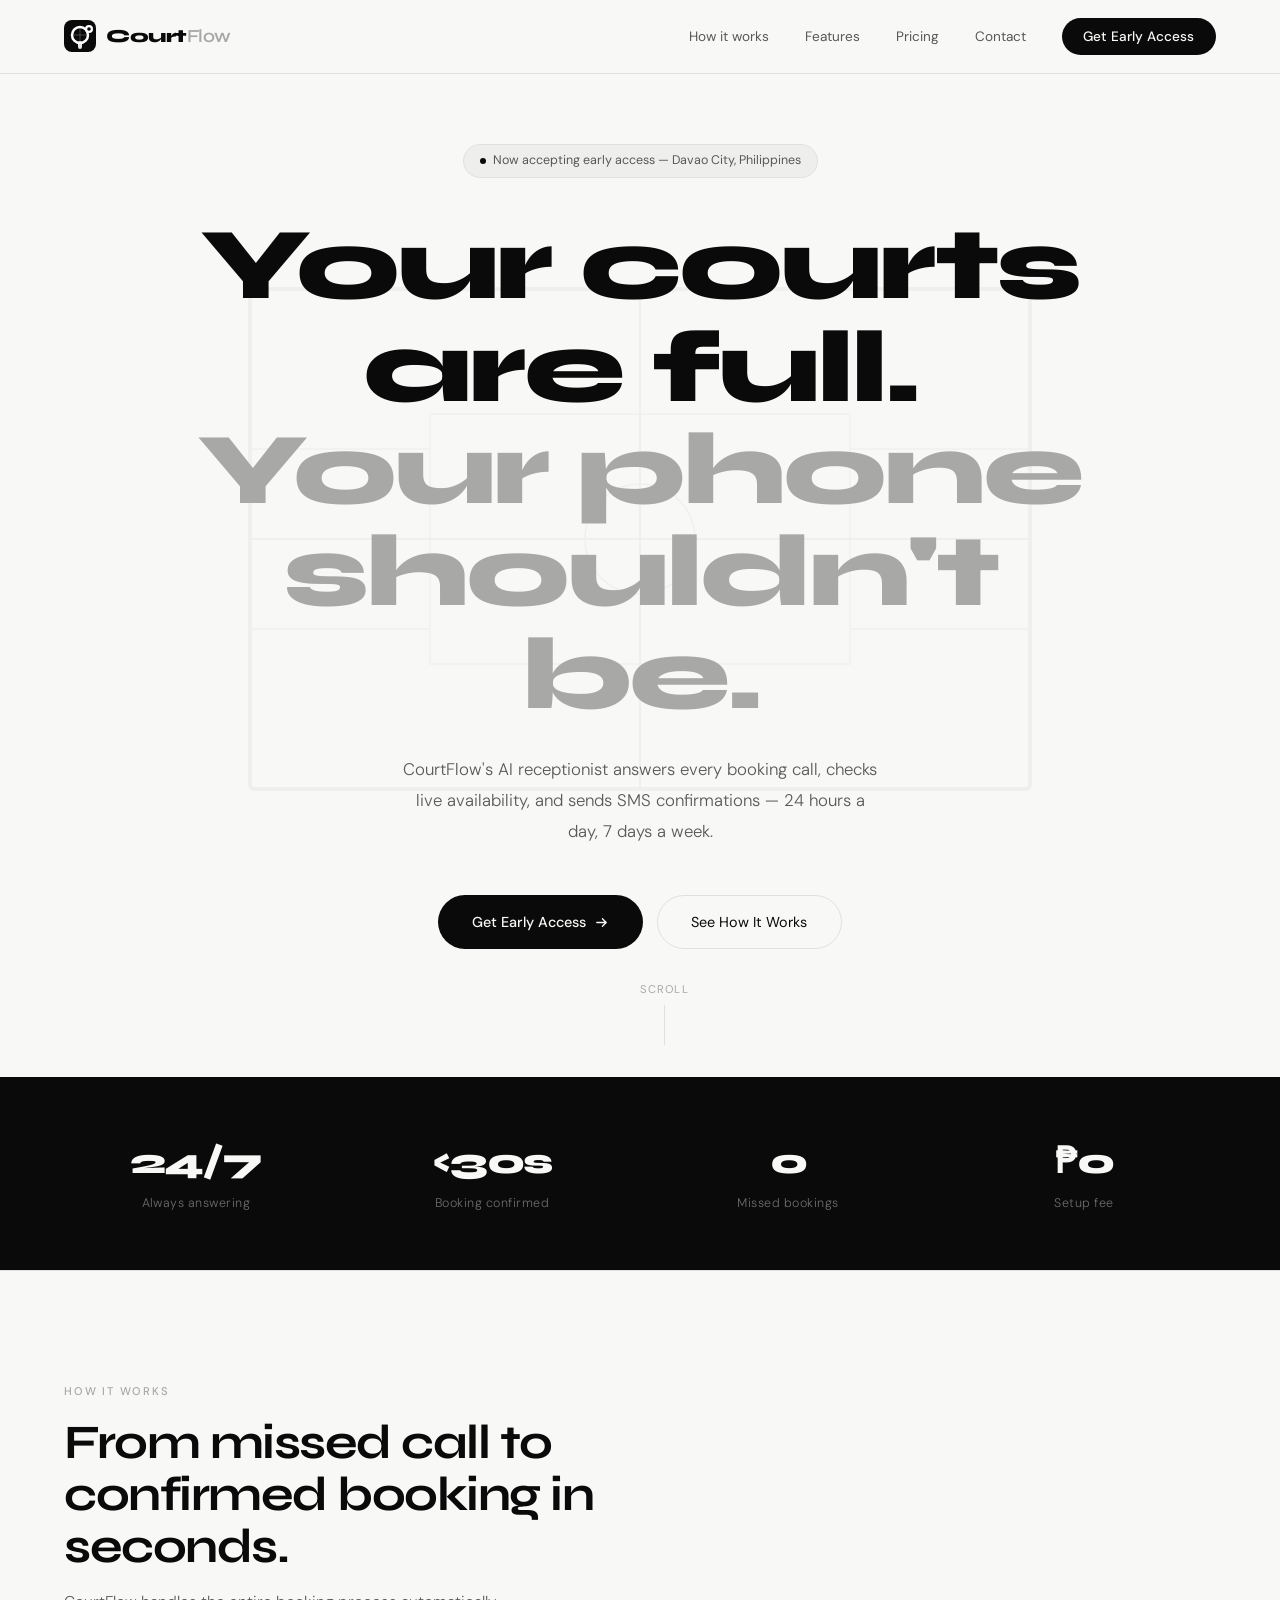
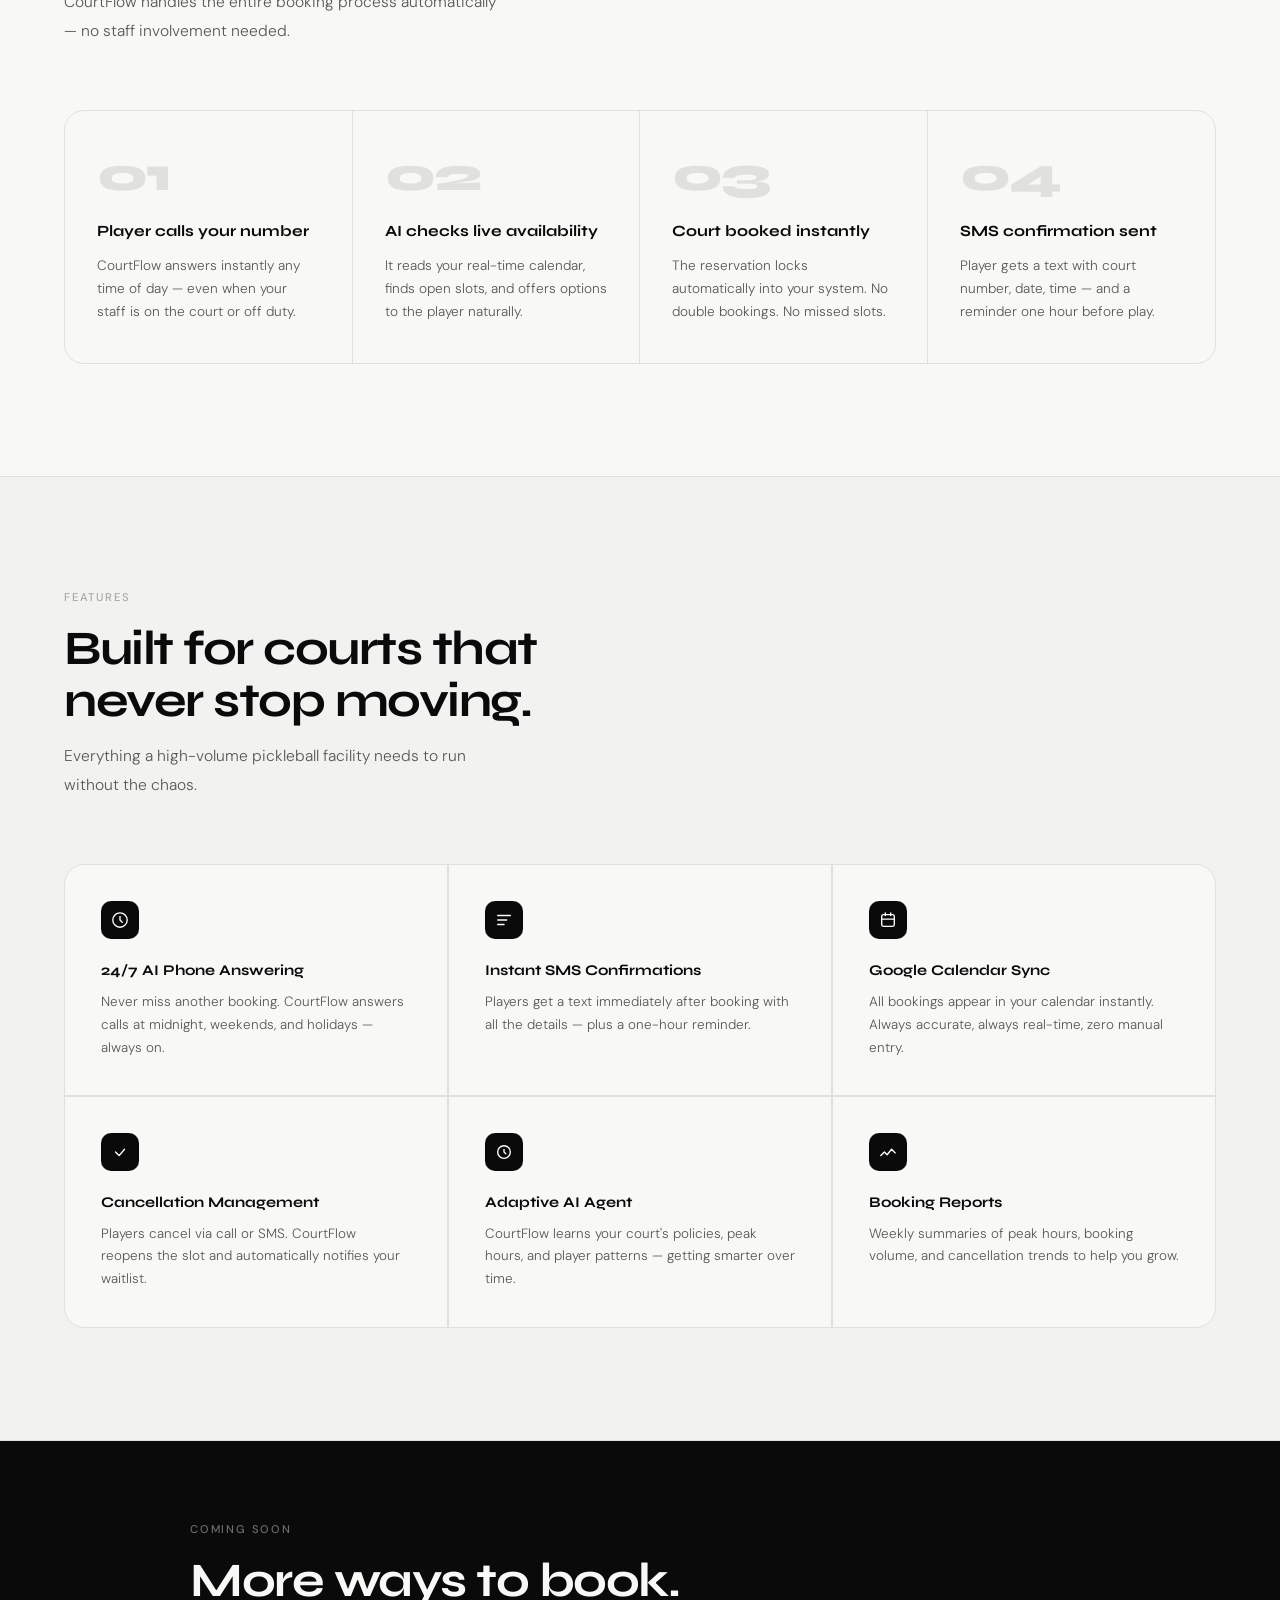
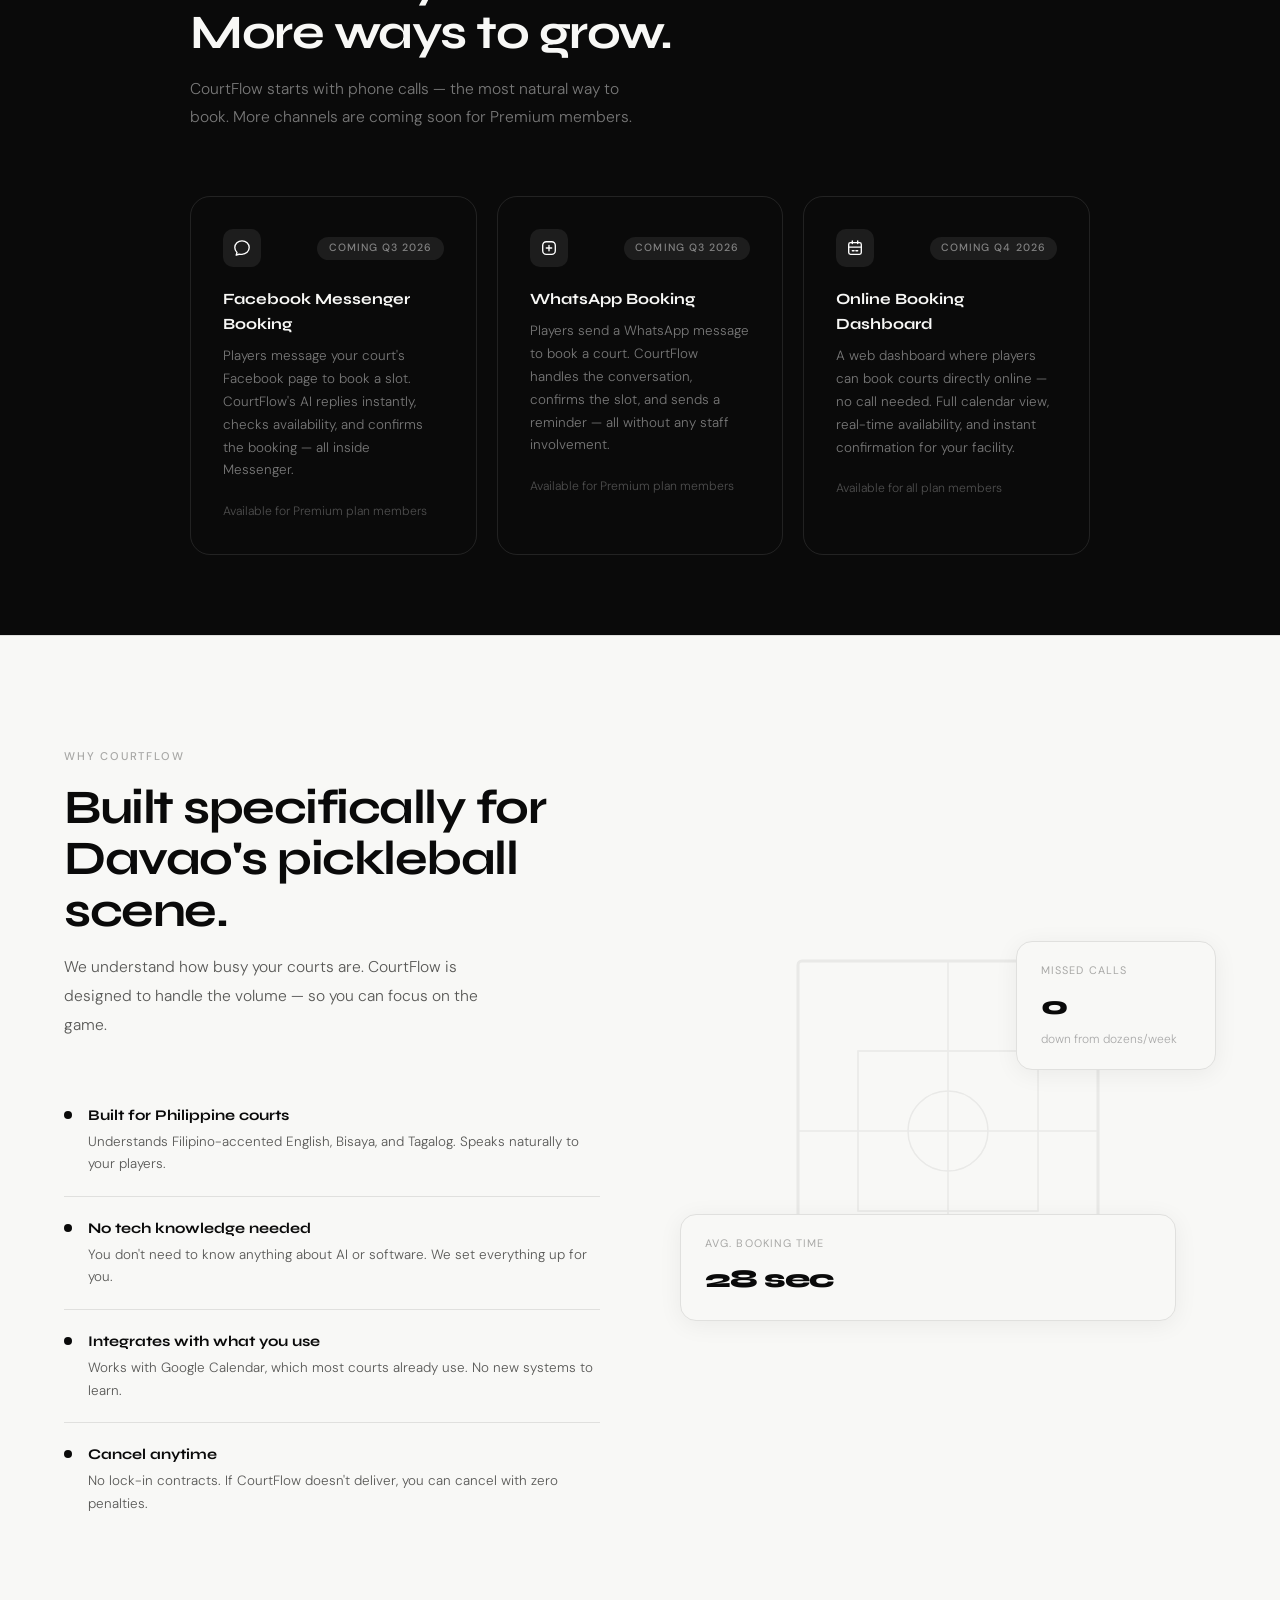
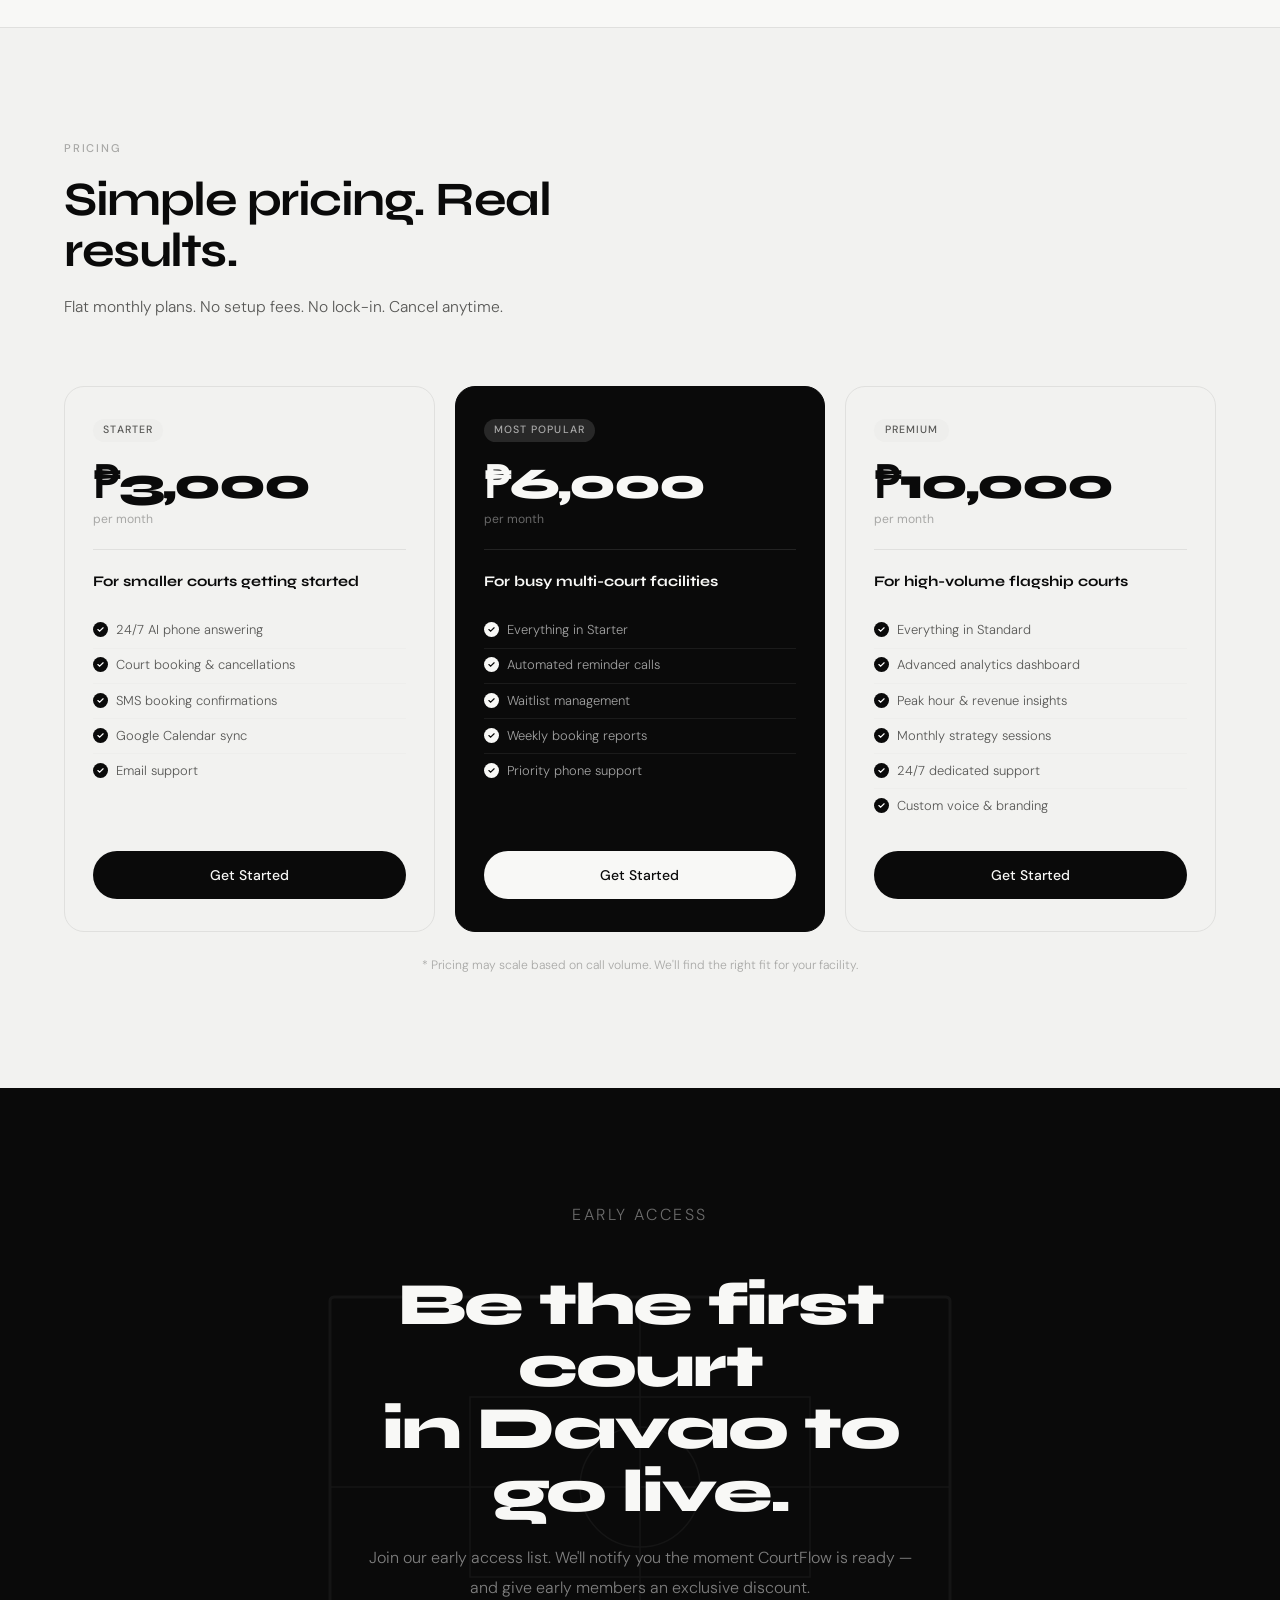
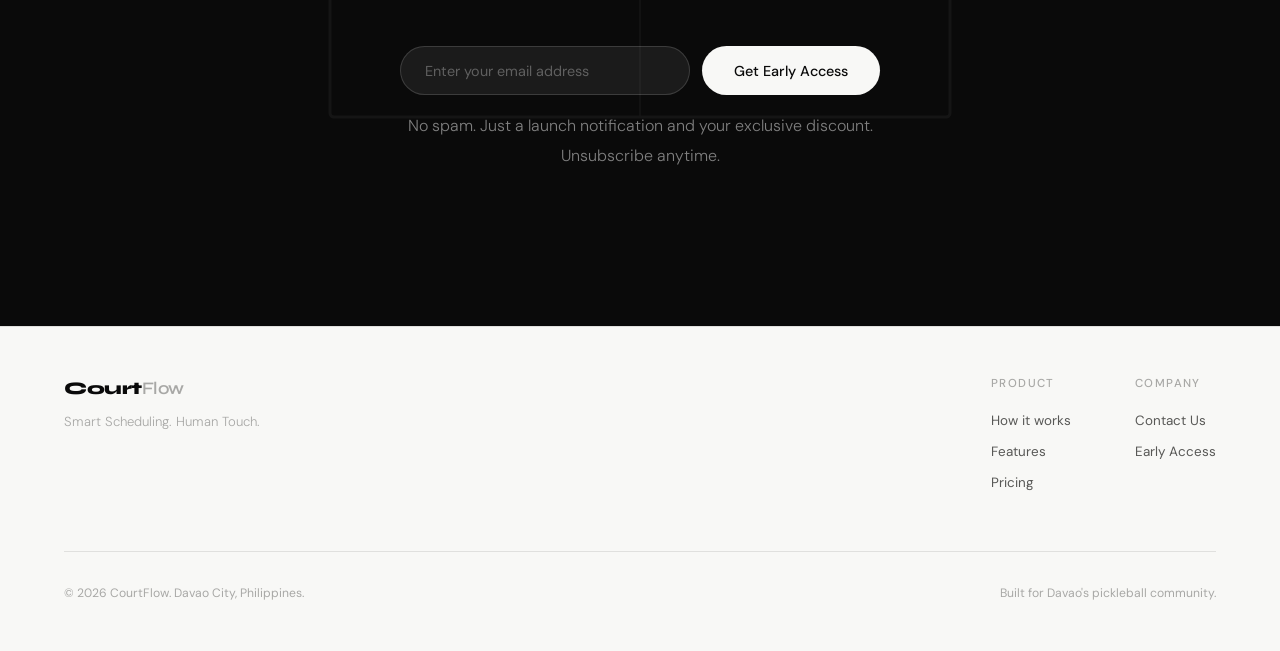
==== index.html @ a6ce3a31 "Fix Messenger button: use direct Facebook page URL instead of m.me Co-Authored-By: Claude Sonnet 4.6" ====
<!DOCTYPE html>
<html lang="en">
<head>
<meta charset="UTF-8"/>
<meta name="viewport" content="width=device-width, initial-scale=1.0"/>
<meta name="description" content="CourtFlow — AI-powered court booking for pickleball facilities in Davao City. 24/7 automated scheduling, SMS confirmations, and calendar sync."/>
<title>CourtFlow — AI Booking for Pickleball Courts</title>

<!-- Favicon -->
<link rel="icon" type="image/png" href="favicon.png"/>
<link rel="apple-touch-icon" href="favicon.png"/>

<!-- Social Preview (Open Graph) -->
<meta property="og:title" content="CourtFlow — AI Booking for Pickleball Courts"/>
<meta property="og:description" content="Your courts are full. Your phone shouldn't be. CourtFlow's AI receptionist handles bookings, cancellations, and SMS confirmations 24/7."/>
<meta property="og:image" content="social-preview.png"/>
<meta property="og:url" content="https://thecourtflow.co"/>
<meta property="og:type" content="website"/>

<!-- Twitter Card -->
<meta name="twitter:card" content="summary_large_image"/>
<meta name="twitter:title" content="CourtFlow — AI Booking for Pickleball Courts"/>
<meta name="twitter:description" content="Your courts are full. Your phone shouldn't be. AI receptionist for pickleball courts in Davao City."/>
<meta name="twitter:image" content="social-preview.png"/>

<link href="https://fonts.googleapis.com/css2?family=Syne:wght@400;500;600;700;800&family=DM+Sans:ital,wght@0,300;0,400;0,500;1,300&display=swap" rel="stylesheet"/>
<style>
*,*::before,*::after{box-sizing:border-box;margin:0;padding:0}
:root{
  --black:#0a0a0a;
  --white:#f8f8f6;
  --off-white:#f2f2f0;
  --gray-100:#eeeeec;
  --gray-200:#e0e0de;
  --gray-400:#a8a8a6;
  --gray-600:#585856;
  --display:'Syne',sans-serif;
  --body:'DM Sans',sans-serif;
}
html{scroll-behavior:smooth;font-size:16px}
body{font-family:var(--body);background:var(--white);color:var(--black);line-height:1.6;overflow-x:hidden}

/* SCROLLBAR */
::-webkit-scrollbar{width:4px}
::-webkit-scrollbar-track{background:var(--white)}
::-webkit-scrollbar-thumb{background:var(--gray-200);border-radius:2px}

/* ANIMATIONS */
.reveal{opacity:0;transform:translateY(28px);transition:opacity 0.7s ease,transform 0.7s ease}
.reveal.visible{opacity:1;transform:none}
.reveal-left{opacity:0;transform:translateX(-28px);transition:opacity 0.7s ease,transform 0.7s ease}
.reveal-left.visible{opacity:1;transform:none}
.reveal-right{opacity:0;transform:translateX(28px);transition:opacity 0.7s ease,transform 0.7s ease}
.reveal-right.visible{opacity:1;transform:none}
@keyframes fadeUp{from{opacity:0;transform:translateY(22px)}to{opacity:1;transform:none}}
@keyframes heartbeat{0%,100%{box-shadow:0 0 0 0 rgba(10,10,10,.5)}15%{box-shadow:0 0 0 5px rgba(10,10,10,.12)}30%{box-shadow:0 0 0 0 rgba(10,10,10,0)}50%{box-shadow:0 0 0 3px rgba(10,10,10,.08)}70%{box-shadow:0 0 0 0 rgba(10,10,10,0)}}
@keyframes spin{to{transform:rotate(360deg)}}

/* NAV */
nav{
  position:fixed;top:0;left:0;right:0;z-index:200;
  display:flex;align-items:center;justify-content:space-between;
  padding:1.1rem 5%;
  background:rgba(248,248,246,0.92);
  backdrop-filter:blur(20px);
  border-bottom:1px solid var(--gray-200);
  transition:padding 0.3s;
}
nav.scrolled{padding:.85rem 5%}
.nav-logo{display:flex;align-items:center;gap:10px;text-decoration:none}
.nav-wordmark{font-family:var(--display);font-size:1.15rem;font-weight:800;color:var(--black);letter-spacing:-.5px}
.nav-wordmark span{color:var(--gray-400);font-weight:600}
.nav-links{display:flex;align-items:center;gap:2.25rem}
.nav-links a{font-size:.85rem;color:var(--gray-600);text-decoration:none;font-weight:400;transition:color .2s}
.nav-links a:hover{color:var(--black)}
.nav-contact-link{font-size:.85rem;color:var(--gray-600);text-decoration:none;font-weight:400;transition:color .2s}
.nav-contact-link:hover{color:var(--black)}
.nav-cta{background:var(--black)!important;color:var(--white)!important;padding:.5rem 1.35rem;border-radius:999px;font-size:.85rem!important;font-weight:500!important;transition:opacity .2s!important}
.nav-cta:hover{opacity:.8}
.hamburger{display:none;flex-direction:column;gap:5px;cursor:pointer;padding:4px}
.hamburger span{width:22px;height:1.5px;background:var(--black);transition:.3s}
.hamburger.open span:nth-child(1){transform:translateY(6.5px) rotate(45deg)}
.hamburger.open span:nth-child(2){opacity:0}
.hamburger.open span:nth-child(3){transform:translateY(-6.5px) rotate(-45deg)}
.mobile-menu{display:none;position:fixed;top:0;left:0;right:0;bottom:0;background:var(--white);z-index:199;flex-direction:column;align-items:center;justify-content:center;gap:2.5rem}
.mobile-menu.open{display:flex}
.mobile-menu a{font-family:var(--display);font-size:2rem;font-weight:700;color:var(--black);text-decoration:none;letter-spacing:-1px}
.mobile-menu a:hover{color:var(--gray-400)}

/* HERO */
.hero{
  min-height:100vh;
  display:flex;flex-direction:column;align-items:center;justify-content:center;
  text-align:center;padding:9rem 5% 8rem;
  position:relative;overflow:hidden;
}
.hero-court-bg{
  position:absolute;top:50%;left:50%;
  transform:translate(-50%,-50%);
  opacity:.032;width:900px;
  pointer-events:none;
}
.hero-badge{
  display:inline-flex;align-items:center;gap:7px;
  background:var(--gray-100);border:1px solid var(--gray-200);
  border-radius:999px;padding:.38rem 1rem;
  font-size:.78rem;color:var(--gray-600);margin-bottom:2.25rem;font-weight:400;
  animation:fadeUp .5s ease both;
}
.badge-dot{width:6px;height:6px;background:var(--black);border-radius:50%;animation:heartbeat 1.6s ease infinite}
.hero h1{
  font-family:var(--display);
  font-size:clamp(3.2rem,8vw,6.5rem);
  font-weight:800;line-height:1.0;letter-spacing:-3px;
  color:var(--black);max-width:920px;margin-bottom:1.75rem;
  animation:fadeUp .5s .1s ease both;
}
.hero h1 em{font-style:normal;color:var(--gray-400)}
.hero-sub{
  font-size:1.05rem;color:var(--gray-600);max-width:480px;
  margin:0 auto 3rem;font-weight:300;line-height:1.85;
  animation:fadeUp .5s .2s ease both;
}
.hero-ctas{display:flex;gap:.875rem;justify-content:center;flex-wrap:wrap;animation:fadeUp .5s .3s ease both}
.btn-dark{
  background:var(--black);color:var(--white);
  padding:.9rem 2.1rem;border-radius:999px;
  font-size:.9rem;font-weight:500;text-decoration:none;
  transition:opacity .2s,transform .2s;
  display:inline-flex;align-items:center;gap:8px;
}
.btn-dark:hover{opacity:.82;transform:translateY(-2px)}
.btn-light{
  background:transparent;color:var(--black);
  padding:.9rem 2.1rem;border-radius:999px;
  border:1.5px solid var(--gray-200);
  font-size:.9rem;font-weight:400;text-decoration:none;
  transition:border-color .2s,transform .2s;
  display:inline-flex;align-items:center;gap:8px;
}
.btn-light:hover{border-color:var(--black);transform:translateY(-2px)}
.hero-scroll{
  position:absolute;bottom:2rem;left:50%;transform:translateX(-50%);
  display:flex;flex-direction:column;align-items:center;gap:6px;
  opacity:0;animation:fadeUp .5s .8s ease forwards;
  pointer-events:none;
}
.scroll-line{width:1px;height:40px;background:var(--gray-200);position:relative;overflow:hidden}
.scroll-line::after{content:'';position:absolute;top:-100%;left:0;width:100%;height:100%;background:var(--black);animation:scrollDown 1.8s ease infinite}
@keyframes scrollDown{0%{top:-100%}100%{top:100%}}
.scroll-label{font-size:.7rem;color:var(--gray-400);letter-spacing:.1em;text-transform:uppercase}

/* STATS BAR */
.stats-bar{
  background:var(--black);
  padding:3.5rem 5%;
  display:grid;grid-template-columns:repeat(auto-fit,minmax(140px,1fr));
  gap:2rem;text-align:center;
}
.stat-num{font-family:var(--display);font-size:2.25rem;font-weight:800;color:var(--white);letter-spacing:-1.5px;margin-bottom:.2rem}
.stat-label{font-size:.78rem;color:rgba(255,255,255,.4);font-weight:300;letter-spacing:.04em}

/* SECTIONS */
section{padding:7rem 5%}
.section-eyebrow{font-size:.7rem;text-transform:uppercase;letter-spacing:.16em;color:var(--gray-400);margin-bottom:1rem;font-weight:500}
.section-h{font-family:var(--display);font-size:clamp(2rem,4vw,3rem);font-weight:700;letter-spacing:-1.5px;line-height:1.08;color:var(--black);max-width:560px;margin-bottom:1rem}
.section-sub{font-size:.975rem;color:var(--gray-600);max-width:440px;font-weight:300;margin-bottom:4rem;line-height:1.85}
hr.divider{border:none;border-top:1px solid var(--gray-200)}

/* HOW IT WORKS */
.steps-grid{display:grid;grid-template-columns:repeat(auto-fit,minmax(200px,1fr));border:1.5px solid var(--gray-200);border-radius:20px;overflow:hidden}
.step{padding:2.5rem 2rem;border-right:1.5px solid var(--gray-200);transition:background .2s}
.step:last-child{border-right:none}
.step:hover{background:var(--gray-100)}
.step-num{font-family:var(--display);font-size:3rem;font-weight:800;color:var(--gray-200);margin-bottom:1.25rem;letter-spacing:-2px;line-height:1}
.step h3{font-family:var(--display);font-size:.975rem;font-weight:700;margin-bottom:.6rem;color:var(--black)}
.step p{font-size:.85rem;color:var(--gray-600);font-weight:300;line-height:1.7}

/* FEATURES */
.features-grid{display:grid;grid-template-columns:repeat(3,1fr);gap:1.5px;background:var(--gray-200);border:1.5px solid var(--gray-200);border-radius:20px;overflow:hidden}
.feat{background:var(--white);padding:2.25rem;transition:background .25s}
.feat:hover{background:var(--gray-100)}
.feat-icon{width:38px;height:38px;background:var(--black);border-radius:10px;display:flex;align-items:center;justify-content:center;margin-bottom:1.25rem}
.feat h3{font-family:var(--display);font-size:.925rem;font-weight:700;margin-bottom:.5rem;color:var(--black)}
.feat p{font-size:.84rem;color:var(--gray-600);font-weight:300;line-height:1.7}

/* WHY SECTION */
.why-grid{display:grid;grid-template-columns:1fr 1fr;gap:5rem;align-items:center}
.why-visual{position:relative;height:420px}
.why-court{position:absolute;inset:0;display:flex;align-items:center;justify-content:center}
.why-card{
  position:absolute;background:var(--white);border:1.5px solid var(--gray-200);
  border-radius:16px;padding:1.25rem 1.5rem;
  font-size:.82rem;font-weight:400;color:var(--black);
  box-shadow:0 4px 24px rgba(0,0,0,.06);
}
.why-card.c1{bottom:20px;left:0;right:40px;font-size:.8rem}
.why-card.c2{top:20px;right:0;width:200px}
.why-card-label{font-size:.68rem;text-transform:uppercase;letter-spacing:.1em;color:var(--gray-400);margin-bottom:.4rem}
.why-card-val{font-family:var(--display);font-size:1.6rem;font-weight:800;letter-spacing:-1px;color:var(--black)}
.why-list{list-style:none;display:flex;flex-direction:column;gap:1.25rem}
.why-item{display:flex;align-items:flex-start;gap:1rem;padding-bottom:1.25rem;border-bottom:1px solid var(--gray-200)}
.why-item:last-child{border-bottom:none;padding-bottom:0}
.why-dot{width:8px;height:8px;background:var(--black);border-radius:50%;flex-shrink:0;margin-top:7px}
.why-item h4{font-family:var(--display);font-size:.925rem;font-weight:700;margin-bottom:.25rem;color:var(--black)}
.why-item p{font-size:.84rem;color:var(--gray-600);font-weight:300;line-height:1.65}

/* PRICING */
.pricing-grid{display:grid;grid-template-columns:repeat(3,1fr);gap:1.25rem;margin-bottom:1.5rem}
.pc{border:1.5px solid var(--gray-200);border-radius:20px;padding:2rem 1.75rem;display:flex;flex-direction:column;transition:transform .2s,border-color .2s,box-shadow .2s}
.pc:hover{transform:translateY(-5px);border-color:var(--black);box-shadow:0 12px 40px rgba(0,0,0,.08)}
.pc.featured{background:var(--black);border-color:var(--black)}
.pc-badge{display:inline-block;font-size:.66rem;text-transform:uppercase;letter-spacing:.1em;padding:.2rem .65rem;border-radius:999px;background:var(--gray-100);color:var(--gray-600);margin-bottom:1.25rem;font-weight:500;align-self:flex-start}
.pc.featured .pc-badge{background:rgba(255,255,255,.12);color:rgba(255,255,255,.6)}
.pc-price{font-family:var(--display);font-size:2.75rem;font-weight:800;letter-spacing:-2px;line-height:1;margin-bottom:.2rem;color:var(--black)}
.pc.featured .pc-price{color:var(--white)}
.pc-period{font-size:.76rem;color:var(--gray-400);margin-bottom:1.25rem}
.pc.featured .pc-period{color:rgba(255,255,255,.38)}
.pc-name{font-family:var(--display);font-size:.92rem;font-weight:700;color:var(--black);border-top:1.5px solid var(--gray-200);padding-top:1.25rem;margin-bottom:1.25rem}
.pc.featured .pc-name{color:var(--white);border-top-color:rgba(255,255,255,.1)}
.pc-features{list-style:none;margin-bottom:1.75rem;flex:1}
.pc-features li{font-size:.81rem;color:var(--gray-600);padding:.42rem 0;display:flex;align-items:flex-start;gap:8px;font-weight:300;border-bottom:1px solid var(--gray-100)}
.pc-features li:last-child{border-bottom:none}
.pc.featured .pc-features li{color:rgba(255,255,255,.62);border-bottom-color:rgba(255,255,255,.07)}
.chk{width:15px;height:15px;background:var(--black);border-radius:50%;display:inline-flex;align-items:center;justify-content:center;flex-shrink:0;margin-top:2px}
.pc.featured .chk{background:var(--white)}
.btn-plan{display:block;text-align:center;padding:.8rem;border-radius:999px;font-size:.875rem;font-weight:500;text-decoration:none;transition:opacity .2s;background:var(--black);color:var(--white);margin-top:auto}
.pc.featured .btn-plan{background:var(--white);color:var(--black)}
.btn-plan:hover{opacity:.72}
.pricing-note{font-size:.76rem;color:var(--gray-400);text-align:center;font-weight:300;margin-top:1rem}

/* EMAIL CTA */
.email-section{background:var(--black);padding:7rem 5%;position:relative;overflow:hidden}
.email-court-bg{position:absolute;top:50%;left:50%;transform:translate(-50%,-50%);opacity:.045;width:700px;pointer-events:none}
.email-inner{max-width:560px;margin:0 auto;text-align:center;position:relative}
.email-section h2{font-family:var(--display);font-size:clamp(2rem,5vw,3.75rem);font-weight:800;letter-spacing:-2px;line-height:1.04;color:var(--white);margin-bottom:1.25rem}
.email-section p{font-size:1rem;color:rgba(255,255,255,.48);font-weight:300;line-height:1.85;margin-bottom:2.75rem}
.email-form-wrap{display:flex;gap:.75rem;max-width:480px;margin:0 auto;flex-wrap:wrap;justify-content:center}
.email-input{
  flex:1;min-width:220px;
  padding:.9rem 1.5rem;
  border:1.5px solid rgba(255,255,255,.15);
  border-radius:999px;
  font-family:var(--body);font-size:.9rem;
  color:var(--white);background:rgba(255,255,255,.07);
  outline:none;transition:border-color .2s;
}
.email-input::placeholder{color:rgba(255,255,255,.3)}
.email-input:focus{border-color:rgba(255,255,255,.4)}
.btn-submit{
  background:var(--white);color:var(--black);
  padding:.9rem 2rem;border-radius:999px;
  font-size:.9rem;font-weight:500;
  border:none;cursor:pointer;
  font-family:var(--body);
  transition:opacity .2s,transform .2s;
  white-space:nowrap;
}
.btn-submit:hover{opacity:.85;transform:translateY(-2px)}
.btn-submit.loading{opacity:.6;pointer-events:none}
.form-note{font-size:.72rem;color:rgba(255,255,255,.28);margin-top:1rem;line-height:1.6}
.success-msg{display:none;color:var(--white);font-size:.95rem;font-weight:400;margin-top:1.5rem;padding:1rem 1.5rem;border:1px solid rgba(255,255,255,.15);border-radius:12px;background:rgba(255,255,255,.06)}
.success-msg.show{display:block}

/* FOOTER */
footer{padding:3rem 5%;border-top:1px solid var(--gray-200)}
.footer-top{display:flex;justify-content:space-between;align-items:flex-start;margin-bottom:3rem;flex-wrap:wrap;gap:2rem}
.footer-brand{}
.footer-logo-text{font-family:var(--display);font-size:1.1rem;font-weight:800;color:var(--black);letter-spacing:-.5px;margin-bottom:.5rem}
.footer-logo-text span{color:var(--gray-400);font-weight:600}
.footer-tagline{font-size:.82rem;color:var(--gray-400);font-weight:300}
.footer-links-group{display:flex;gap:4rem;flex-wrap:wrap}
.footer-col h5{font-size:.72rem;text-transform:uppercase;letter-spacing:.12em;color:var(--gray-400);margin-bottom:1rem;font-weight:500}
.footer-col a{display:block;font-size:.84rem;color:var(--gray-600);text-decoration:none;margin-bottom:.6rem;transition:color .2s}
.footer-col a:hover{color:var(--black)}
.footer-bottom{display:flex;justify-content:space-between;align-items:center;padding-top:2rem;border-top:1px solid var(--gray-200);flex-wrap:wrap;gap:1rem}
.footer-copy{font-size:.76rem;color:var(--gray-400)}
.footer-made{font-size:.76rem;color:var(--gray-400)}

/* NAV TOOLTIPS */
.nav-tooltip-wrap{position:relative;display:flex;align-items:center}
.nav-tooltip{
  position:absolute;top:calc(100% + 14px);left:50%;
  transform:translateX(-50%) translateY(-6px);
  background:var(--white);border:1.5px solid var(--gray-200);border-radius:14px;
  padding:1rem 1.25rem;width:220px;
  box-shadow:0 8px 32px rgba(0,0,0,.1);
  opacity:0;pointer-events:none;
  transition:opacity .2s,transform .2s;
  z-index:300;
}
.nav-tooltip-wrap:hover .nav-tooltip{
  opacity:1;pointer-events:auto;
  transform:translateX(-50%) translateY(0);
}
.nav-tooltip::before{
  content:'';position:absolute;top:-5px;left:50%;
  transform:translateX(-50%) rotate(45deg);
  width:8px;height:8px;background:var(--white);
  border-left:1.5px solid var(--gray-200);border-top:1.5px solid var(--gray-200);
}
.nav-tooltip-title{font-family:var(--display);font-size:.82rem;font-weight:700;color:var(--black);margin-bottom:.3rem}
.nav-tooltip-body{font-size:.74rem;color:var(--gray-600);font-weight:300;line-height:1.6}

/* CONTACT MODAL */
.modal-overlay{display:none;position:fixed;inset:0;background:rgba(0,0,0,.45);z-index:500;align-items:center;justify-content:center;padding:1.5rem}
.modal-overlay.open{display:flex}
.modal{background:var(--white);border-radius:20px;padding:2.5rem;max-width:480px;width:100%;position:relative;max-height:90vh;overflow-y:auto}
.modal-close{position:absolute;top:1.25rem;right:1.25rem;cursor:pointer;background:none;border:none;font-size:1.1rem;color:var(--gray-400);line-height:1;padding:4px 8px;border-radius:6px;transition:color .2s}
.modal-close:hover{color:var(--black)}
.modal h3{font-family:var(--display);font-size:1.6rem;font-weight:800;letter-spacing:-1px;margin-bottom:.35rem;color:var(--black)}
.modal-sub{font-size:.85rem;color:var(--gray-600);font-weight:300;margin-bottom:1.75rem;line-height:1.65}
.modal-quick{display:flex;gap:.65rem;margin-bottom:1.75rem;flex-wrap:wrap}
.modal-quick-link{display:inline-flex;align-items:center;gap:7px;padding:.5rem 1rem;border:1.5px solid var(--gray-200);border-radius:999px;font-size:.8rem;color:var(--black);text-decoration:none;font-weight:400;transition:border-color .2s,background .2s}
.modal-quick-link:hover{border-color:var(--black);background:var(--gray-100)}
.modal-divider{font-size:.7rem;text-transform:uppercase;letter-spacing:.12em;color:var(--gray-400);margin-bottom:1.25rem;font-weight:500}
.modal-field{margin-bottom:1rem}
.modal-field label{display:block;font-size:.72rem;font-weight:500;color:var(--gray-600);margin-bottom:.4rem;text-transform:uppercase;letter-spacing:.08em}
.modal-field input,.modal-field textarea{width:100%;padding:.75rem 1rem;border:1.5px solid var(--gray-200);border-radius:10px;font-family:var(--body);font-size:.875rem;color:var(--black);background:var(--white);outline:none;transition:border-color .2s;resize:none}
.modal-field input:focus,.modal-field textarea:focus{border-color:var(--black)}
.modal-submit{width:100%;background:var(--black);color:var(--white);border:none;padding:.85rem;border-radius:999px;font-family:var(--body);font-size:.9rem;font-weight:500;cursor:pointer;margin-top:.5rem;transition:opacity .2s}
.modal-submit:hover{opacity:.8}
.modal-success{display:none;text-align:center;padding:1rem;font-size:.9rem;color:var(--black);font-weight:400}
.modal-success.show{display:block}

/* RESPONSIVE */
@media(max-width:1024px){
  .why-grid{grid-template-columns:1fr}
  .why-visual{display:none}
  .pricing-grid{grid-template-columns:1fr}
}
@media(max-width:768px){
  nav{padding:1.1rem 5%}
  .nav-links{display:none}
  .hamburger{display:flex}
  .hero{padding:8rem 6% 7rem}
  .hero h1{letter-spacing:-1.5px;font-size:clamp(2.6rem,10vw,4rem);margin-bottom:1.5rem}
  .hero-sub{font-size:1rem;margin-bottom:2.5rem;padding:0 0.5rem}
  .hero-badge{margin-bottom:2rem}
  .hero-ctas{flex-direction:column;align-items:center;gap:.75rem}
  .btn-dark,.btn-light{width:100%;max-width:320px;justify-content:center;padding:1rem 2rem}
  .stats-bar{grid-template-columns:repeat(2,1fr);padding:3rem 6%;gap:0;row-gap:0}
  .stats-bar>div{padding:2rem 1rem;border-bottom:1px solid rgba(255,255,255,.08)}
  .stats-bar>div:nth-child(1),.stats-bar>div:nth-child(2){border-bottom:1px solid rgba(255,255,255,.08)}
  .stats-bar>div:nth-child(3),.stats-bar>div:nth-child(4){border-bottom:none}
  .stats-bar>div:nth-child(odd){border-right:1px solid rgba(255,255,255,.08)}
  .stat-num{font-size:1.9rem}
  .stat-label{font-size:.72rem}
  section{padding:5rem 6%}
  .section-h{font-size:clamp(1.75rem,6vw,2.5rem);letter-spacing:-1px}
  .section-sub{font-size:.9rem;margin-bottom:3rem}
  .steps-grid{grid-template-columns:1fr}
  .step{border-right:none;border-bottom:1.5px solid var(--gray-200);padding:2rem 1.75rem}
  .step:last-child{border-bottom:none}
  .step-num{font-size:2.25rem;margin-bottom:1rem}
  .feat{padding:2rem 1.75rem}
  .pricing-grid{grid-template-columns:1fr;gap:1rem}
  .pc{padding:2rem 1.75rem}
  .pc-price{font-size:2.5rem}
  .why-item{padding-bottom:1rem}
  .email-section{padding:5rem 6%}
  .email-form-wrap{flex-direction:column;align-items:center}
  .email-input{width:100%;min-width:unset}
  .btn-submit{width:100%}
  footer{padding:3rem 6%}
  .footer-top{flex-direction:column;gap:2.5rem}
  .footer-links-group{gap:2.5rem}
  .footer-bottom{flex-direction:column;text-align:center;gap:.75rem}
  .hero-scroll{display:none}
}
</style>
</head>
<body>

<!-- MOBILE MENU -->
<div class="mobile-menu" id="mobileMenu">
  <a href="#how" onclick="closeMobile()">How it works</a>
  <a href="#features" onclick="closeMobile()">Features</a>
  <a href="#pricing" onclick="closeMobile()">Pricing</a>
  <a href="#" onclick="closeMobile();openContact(event)" style="color:var(--gray-400)">Contact</a>
  <a href="#early-access" onclick="closeMobile()" style="color:var(--gray-400)">Get Early Access</a>
</div>

<!-- NAV -->
<nav id="navbar">
  <a href="#" class="nav-logo">
    <svg width="32" height="32" viewBox="0 0 32 32" fill="none">
      <rect width="32" height="32" rx="8" fill="#0a0a0a"/>
      <rect x="14" y="21" width="4" height="8" rx="2" fill="white" opacity=".9"/>
      <rect x="8" y="7" width="16" height="16" rx="8" fill="none" stroke="white" stroke-width="2.5"/>
      <line x1="16" y1="7" x2="16" y2="23" stroke="white" stroke-width="1" opacity=".22"/>
      <line x1="8" y1="15" x2="24" y2="15" stroke="white" stroke-width="1" opacity=".22"/>
      <circle cx="25" cy="9" r="4" fill="white"/>
      <circle cx="25" cy="9" r="1.8" fill="#0a0a0a"/>
    </svg>
    <span class="nav-wordmark">Court<span>Flow</span></span>
  </a>
  <div class="nav-links">
    <div class="nav-tooltip-wrap">
      <a href="#how">How it works</a>
      <div class="nav-tooltip">
        <div class="nav-tooltip-title">How it works</div>
        <div class="nav-tooltip-body">See how CourtFlow answers calls, checks live availability, and confirms bookings in under 30 seconds.</div>
      </div>
    </div>
    <div class="nav-tooltip-wrap">
      <a href="#features">Features</a>
      <div class="nav-tooltip">
        <div class="nav-tooltip-title">Features</div>
        <div class="nav-tooltip-body">24/7 AI answering, SMS confirmations, Google Calendar sync, waitlist management, and more.</div>
      </div>
    </div>
    <div class="nav-tooltip-wrap">
      <a href="#pricing">Pricing</a>
      <div class="nav-tooltip">
        <div class="nav-tooltip-title">Pricing</div>
        <div class="nav-tooltip-body">Flat monthly plans starting at ₱3,000. No setup fees, no lock-in. Cancel anytime.</div>
      </div>
    </div>
    <a href="#" class="nav-contact-link" onclick="openContact(event)">Contact</a>
    <a href="#early-access" class="nav-cta">Get Early Access</a>
  </div>
  <div class="hamburger" id="hamburger" onclick="toggleMobile()">
    <span></span><span></span><span></span>
  </div>
</nav>

<!-- HERO -->
<section class="hero">
  <svg class="hero-court-bg" viewBox="0 0 900 620" fill="none" xmlns="http://www.w3.org/2000/svg">
    <rect x="60" y="60" width="780" height="500" rx="4" stroke="#0a0a0a" stroke-width="4"/>
    <line x1="450" y1="60" x2="450" y2="560" stroke="#0a0a0a" stroke-width="2"/>
    <line x1="60" y1="310" x2="840" y2="310" stroke="#0a0a0a" stroke-width="2"/>
    <rect x="240" y="185" width="420" height="250" stroke="#0a0a0a" stroke-width="1.5"/>
    <line x1="60" y1="220" x2="240" y2="220" stroke="#0a0a0a" stroke-width="1.5"/>
    <line x1="660" y1="220" x2="840" y2="220" stroke="#0a0a0a" stroke-width="1.5"/>
    <line x1="60" y1="400" x2="240" y2="400" stroke="#0a0a0a" stroke-width="1.5"/>
    <line x1="660" y1="400" x2="840" y2="400" stroke="#0a0a0a" stroke-width="1.5"/>
    <circle cx="450" cy="310" r="55" stroke="#0a0a0a" stroke-width="1.5" fill="none"/>
  </svg>

  <div class="hero-badge">
    <span class="badge-dot"></span>
    Now accepting early access — Davao City, Philippines
  </div>

  <h1>Your courts are full.<br/><em>Your phone<br/>shouldn't be.</em></h1>

  <p class="hero-sub">CourtFlow's AI receptionist answers every booking call, checks live availability, and sends SMS confirmations — 24 hours a day, 7 days a week.</p>

  <div class="hero-ctas">
    <a href="#early-access" class="btn-dark">
      Get Early Access
      <svg width="15" height="15" viewBox="0 0 16 16" fill="none"><path d="M3 8h10M9 4l4 4-4 4" stroke="currentColor" stroke-width="1.5" stroke-linecap="round" stroke-linejoin="round"/></svg>
    </a>
    <a href="#how" class="btn-light">See How It Works</a>
  </div>

  <div class="hero-scroll">
    <span class="scroll-label">Scroll</span>
    <div class="scroll-line"></div>
  </div>
</section>

<!-- STATS -->
<div class="stats-bar">
  <div class="reveal">
    <div class="stat-num">24/7</div>
    <div class="stat-label">Always answering</div>
  </div>
  <div class="reveal">
    <div class="stat-num">&lt;30s</div>
    <div class="stat-label">Booking confirmed</div>
  </div>
  <div class="reveal">
    <div class="stat-num">0</div>
    <div class="stat-label">Missed bookings</div>
  </div>
  <div class="reveal">
    <div class="stat-num">₱0</div>
    <div class="stat-label">Setup fee</div>
  </div>
</div>

<hr class="divider"/>

<!-- HOW IT WORKS -->
<section id="how">
  <p class="section-eyebrow reveal">How It Works</p>
  <h2 class="section-h reveal">From missed call to confirmed booking in seconds.</h2>
  <p class="section-sub reveal">CourtFlow handles the entire booking process automatically — no staff involvement needed.</p>

  <div class="steps-grid">
    <div class="step reveal">
      <div class="step-num">01</div>
      <h3>Player calls your number</h3>
      <p>CourtFlow answers instantly any time of day — even when your staff is on the court or off duty.</p>
    </div>
    <div class="step reveal">
      <div class="step-num">02</div>
      <h3>AI checks live availability</h3>
      <p>It reads your real-time calendar, finds open slots, and offers options to the player naturally.</p>
    </div>
    <div class="step reveal">
      <div class="step-num">03</div>
      <h3>Court booked instantly</h3>
      <p>The reservation locks automatically into your system. No double bookings. No missed slots.</p>
    </div>
    <div class="step reveal">
      <div class="step-num">04</div>
      <h3>SMS confirmation sent</h3>
      <p>Player gets a text with court number, date, time — and a reminder one hour before play.</p>
    </div>
  </div>
</section>

<hr class="divider"/>

<!-- FEATURES -->
<section id="features" style="background:var(--off-white)">
  <p class="section-eyebrow reveal">Features</p>
  <h2 class="section-h reveal">Built for courts that never stop moving.</h2>
  <p class="section-sub reveal">Everything a high-volume pickleball facility needs to run without the chaos.</p>

  <div class="features-grid">
    <div class="feat reveal">
      <div class="feat-icon">
        <svg width="18" height="18" viewBox="0 0 20 20" fill="none"><circle cx="10" cy="10" r="8" stroke="white" stroke-width="1.5"/><path d="M10 6v4l2.5 2.5" stroke="white" stroke-width="1.5" stroke-linecap="round"/></svg>
      </div>
      <h3>24/7 AI Phone Answering</h3>
      <p>Never miss another booking. CourtFlow answers calls at midnight, weekends, and holidays — always on.</p>
    </div>
    <div class="feat reveal">
      <div class="feat-icon">
        <svg width="18" height="18" viewBox="0 0 20 20" fill="none"><path d="M3 5h14M3 10h10M3 15h7" stroke="white" stroke-width="1.5" stroke-linecap="round"/></svg>
      </div>
      <h3>Instant SMS Confirmations</h3>
      <p>Players get a text immediately after booking with all the details — plus a one-hour reminder.</p>
    </div>
    <div class="feat reveal">
      <div class="feat-icon">
        <svg width="18" height="18" viewBox="0 0 20 20" fill="none"><rect x="3" y="4" width="14" height="13" rx="2" stroke="white" stroke-width="1.5"/><path d="M7 2v3M13 2v3M3 9h14" stroke="white" stroke-width="1.5" stroke-linecap="round"/></svg>
      </div>
      <h3>Google Calendar Sync</h3>
      <p>All bookings appear in your calendar instantly. Always accurate, always real-time, zero manual entry.</p>
    </div>
    <div class="feat reveal">
      <div class="feat-icon">
        <svg width="18" height="18" viewBox="0 0 20 20" fill="none"><path d="M5 10l4 4 6-7" stroke="white" stroke-width="1.5" stroke-linecap="round" stroke-linejoin="round"/></svg>
      </div>
      <h3>Cancellation Management</h3>
      <p>Players cancel via call or SMS. CourtFlow reopens the slot and automatically notifies your waitlist.</p>
    </div>
    <div class="feat reveal">
      <div class="feat-icon">
        <svg width="18" height="18" viewBox="0 0 20 20" fill="none"><path d="M10 3c3.87 0 7 3.13 7 7s-3.13 7-7 7-7-3.13-7-7 3.13-7 7-7z" stroke="white" stroke-width="1.5"/><path d="M10 7v3l2 2" stroke="white" stroke-width="1.5" stroke-linecap="round"/></svg>
      </div>
      <h3>Adaptive AI Agent</h3>
      <p>CourtFlow learns your court's policies, peak hours, and player patterns — getting smarter over time.</p>
    </div>
    <div class="feat reveal">
      <div class="feat-icon">
        <svg width="18" height="18" viewBox="0 0 20 20" fill="none"><path d="M2 14l4-4 3 3 5-6 4 4" stroke="white" stroke-width="1.5" stroke-linecap="round" stroke-linejoin="round"/></svg>
      </div>
      <h3>Booking Reports</h3>
      <p>Weekly summaries of peak hours, booking volume, and cancellation trends to help you grow.</p>
    </div>
  </div>
</section>

<hr class="divider"/>

<!-- COMING SOON -->
<section id="coming-soon" style="background:var(--black);padding:5rem 5%">
  <div style="max-width:900px;margin:0 auto">
    <p class="section-eyebrow reveal" style="color:rgba(255,255,255,.4)">Coming Soon</p>
    <h2 class="section-h reveal" style="color:var(--white);max-width:560px">More ways to book.<br/>More ways to grow.</h2>
    <p class="section-sub reveal" style="color:rgba(255,255,255,.45);max-width:460px">CourtFlow starts with phone calls — the most natural way to book. More channels are coming soon for Premium members.</p>

    <div style="display:grid;grid-template-columns:repeat(auto-fit,minmax(260px,1fr));gap:1.25rem;margin-top:1rem">

      <div class="reveal" style="border:1.5px solid rgba(255,255,255,.1);border-radius:20px;padding:2rem;transition:border-color .2s" onmouseover="this.style.borderColor='rgba(255,255,255,.25)'" onmouseout="this.style.borderColor='rgba(255,255,255,.1)'">
        <div style="display:flex;align-items:center;justify-content:space-between;margin-bottom:1.25rem">
          <div style="width:38px;height:38px;background:rgba(255,255,255,.08);border-radius:10px;display:flex;align-items:center;justify-content:center">
            <svg width="18" height="18" viewBox="0 0 20 20" fill="none"><path d="M10 2C5.58 2 2 5.36 2 9.5c0 2.18.93 4.14 2.42 5.54L3.5 18l3.13-1.04A8.23 8.23 0 0010 17c4.42 0 8-3.36 8-7.5S14.42 2 10 2z" stroke="white" stroke-width="1.5" stroke-linejoin="round"/></svg>
          </div>
          <span style="font-size:.66rem;text-transform:uppercase;letter-spacing:.1em;padding:.2rem .7rem;border-radius:999px;background:rgba(255,255,255,.08);color:rgba(255,255,255,.45);font-weight:500">Coming Q3 2026</span>
        </div>
        <h3 style="font-family:var(--display);font-size:.975rem;font-weight:700;color:var(--white);margin-bottom:.5rem">Facebook Messenger Booking</h3>
        <p style="font-size:.84rem;color:rgba(255,255,255,.45);font-weight:300;line-height:1.7">Players message your court's Facebook page to book a slot. CourtFlow's AI replies instantly, checks availability, and confirms the booking — all inside Messenger.</p>
        <div style="margin-top:1.25rem;font-size:.76rem;color:rgba(255,255,255,.28);font-weight:300">Available for Premium plan members</div>
      </div>

      <div class="reveal" style="border:1.5px solid rgba(255,255,255,.1);border-radius:20px;padding:2rem;transition:border-color .2s" onmouseover="this.style.borderColor='rgba(255,255,255,.25)'" onmouseout="this.style.borderColor='rgba(255,255,255,.1)'">
        <div style="display:flex;align-items:center;justify-content:space-between;margin-bottom:1.25rem">
          <div style="width:38px;height:38px;background:rgba(255,255,255,.08);border-radius:10px;display:flex;align-items:center;justify-content:center">
            <svg width="18" height="18" viewBox="0 0 20 20" fill="none"><rect x="3" y="3" width="14" height="14" rx="4" stroke="white" stroke-width="1.5"/><path d="M7 10h6M10 7v6" stroke="white" stroke-width="1.5" stroke-linecap="round"/></svg>
          </div>
          <span style="font-size:.66rem;text-transform:uppercase;letter-spacing:.1em;padding:.2rem .7rem;border-radius:999px;background:rgba(255,255,255,.08);color:rgba(255,255,255,.45);font-weight:500">Coming Q3 2026</span>
        </div>
        <h3 style="font-family:var(--display);font-size:.975rem;font-weight:700;color:var(--white);margin-bottom:.5rem">WhatsApp Booking</h3>
        <p style="font-size:.84rem;color:rgba(255,255,255,.45);font-weight:300;line-height:1.7">Players send a WhatsApp message to book a court. CourtFlow handles the conversation, confirms the slot, and sends a reminder — all without any staff involvement.</p>
        <div style="margin-top:1.25rem;font-size:.76rem;color:rgba(255,255,255,.28);font-weight:300">Available for Premium plan members</div>
      </div>

      <div class="reveal" style="border:1.5px solid rgba(255,255,255,.1);border-radius:20px;padding:2rem;transition:border-color .2s" onmouseover="this.style.borderColor='rgba(255,255,255,.25)'" onmouseout="this.style.borderColor='rgba(255,255,255,.1)'">
        <div style="display:flex;align-items:center;justify-content:space-between;margin-bottom:1.25rem">
          <div style="width:38px;height:38px;background:rgba(255,255,255,.08);border-radius:10px;display:flex;align-items:center;justify-content:center">
            <svg width="18" height="18" viewBox="0 0 20 20" fill="none"><rect x="3" y="4" width="14" height="13" rx="2" stroke="white" stroke-width="1.5"/><path d="M7 2v3M13 2v3M3 9h14" stroke="white" stroke-width="1.5" stroke-linecap="round"/><path d="M7 13h2M11 13h2" stroke="white" stroke-width="1.5" stroke-linecap="round"/></svg>
          </div>
          <span style="font-size:.66rem;text-transform:uppercase;letter-spacing:.1em;padding:.2rem .7rem;border-radius:999px;background:rgba(255,255,255,.08);color:rgba(255,255,255,.45);font-weight:500">Coming Q4 2026</span>
        </div>
        <h3 style="font-family:var(--display);font-size:.975rem;font-weight:700;color:var(--white);margin-bottom:.5rem">Online Booking Dashboard</h3>
        <p style="font-size:.84rem;color:rgba(255,255,255,.45);font-weight:300;line-height:1.7">A web dashboard where players can book courts directly online — no call needed. Full calendar view, real-time availability, and instant confirmation for your facility.</p>
        <div style="margin-top:1.25rem;font-size:.76rem;color:rgba(255,255,255,.28);font-weight:300">Available for all plan members</div>
      </div>

    </div>
  </div>
</section>

<hr class="divider"/>

<!-- WHY COURTFLOW -->
<section id="why">
  <div class="why-grid">
    <div>
      <p class="section-eyebrow reveal-left">Why CourtFlow</p>
      <h2 class="section-h reveal-left">Built specifically for Davao's pickleball scene.</h2>
      <p class="section-sub reveal-left">We understand how busy your courts are. CourtFlow is designed to handle the volume — so you can focus on the game.</p>

      <ul class="why-list">
        <li class="why-item reveal-left">
          <span class="why-dot"></span>
          <div>
            <h4>Built for Philippine courts</h4>
            <p>Understands Filipino-accented English, Bisaya, and Tagalog. Speaks naturally to your players.</p>
          </div>
        </li>
        <li class="why-item reveal-left">
          <span class="why-dot"></span>
          <div>
            <h4>No tech knowledge needed</h4>
            <p>You don't need to know anything about AI or software. We set everything up for you.</p>
          </div>
        </li>
        <li class="why-item reveal-left">
          <span class="why-dot"></span>
          <div>
            <h4>Integrates with what you use</h4>
            <p>Works with Google Calendar, which most courts already use. No new systems to learn.</p>
          </div>
        </li>
        <li class="why-item reveal-left">
          <span class="why-dot"></span>
          <div>
            <h4>Cancel anytime</h4>
            <p>No lock-in contracts. If CourtFlow doesn't deliver, you can cancel with zero penalties.</p>
          </div>
        </li>
      </ul>
    </div>

    <div class="why-visual reveal-right">
      <div class="why-court">
        <svg width="340" height="380" viewBox="0 0 340 380" fill="none" opacity=".06">
          <rect x="20" y="20" width="300" height="340" rx="4" stroke="#0a0a0a" stroke-width="3"/>
          <line x1="170" y1="20" x2="170" y2="360" stroke="#0a0a0a" stroke-width="1.5"/>
          <line x1="20" y1="190" x2="320" y2="190" stroke="#0a0a0a" stroke-width="1.5"/>
          <rect x="80" y="110" width="180" height="160" stroke="#0a0a0a" stroke-width="1.5"/>
          <circle cx="170" cy="190" r="40" stroke="#0a0a0a" stroke-width="1.5" fill="none"/>
        </svg>
      </div>
      <div class="why-card c1">
        <div class="why-card-label">Avg. booking time</div>
        <div class="why-card-val">28 sec</div>
      </div>
      <div class="why-card c2">
        <div class="why-card-label">Missed calls</div>
        <div class="why-card-val" style="color:#0a0a0a">0</div>
        <div style="font-size:.75rem;color:#aaa;margin-top:.2rem;font-weight:300">down from dozens/week</div>
      </div>
    </div>
  </div>
</section>

<hr class="divider"/>

<!-- PRICING -->
<section id="pricing" style="background:var(--off-white)">
  <p class="section-eyebrow reveal">Pricing</p>
  <h2 class="section-h reveal">Simple pricing. Real results.</h2>
  <p class="section-sub reveal">Flat monthly plans. No setup fees. No lock-in. Cancel anytime.</p>

  <div class="pricing-grid">

    <div class="pc reveal">
      <span class="pc-badge">Starter</span>
      <div class="pc-price">₱3,000</div>
      <div class="pc-period">per month</div>
      <div class="pc-name">For smaller courts getting started</div>
      <ul class="pc-features">
        <li><span class="chk"><svg width="7" height="7" viewBox="0 0 8 8" fill="none"><path d="M1 4l2 2 4-4" stroke="white" stroke-width="1.3" stroke-linecap="round"/></svg></span>24/7 AI phone answering</li>
        <li><span class="chk"><svg width="7" height="7" viewBox="0 0 8 8" fill="none"><path d="M1 4l2 2 4-4" stroke="white" stroke-width="1.3" stroke-linecap="round"/></svg></span>Court booking &amp; cancellations</li>
        <li><span class="chk"><svg width="7" height="7" viewBox="0 0 8 8" fill="none"><path d="M1 4l2 2 4-4" stroke="white" stroke-width="1.3" stroke-linecap="round"/></svg></span>SMS booking confirmations</li>
        <li><span class="chk"><svg width="7" height="7" viewBox="0 0 8 8" fill="none"><path d="M1 4l2 2 4-4" stroke="white" stroke-width="1.3" stroke-linecap="round"/></svg></span>Google Calendar sync</li>
        <li><span class="chk"><svg width="7" height="7" viewBox="0 0 8 8" fill="none"><path d="M1 4l2 2 4-4" stroke="white" stroke-width="1.3" stroke-linecap="round"/></svg></span>Email support</li>
      </ul>
      <a href="#early-access" class="btn-plan">Get Started</a>
    </div>

    <div class="pc featured reveal">
      <span class="pc-badge">Most Popular</span>
      <div class="pc-price">₱6,000</div>
      <div class="pc-period">per month</div>
      <div class="pc-name">For busy multi-court facilities</div>
      <ul class="pc-features">
        <li><span class="chk"><svg width="7" height="7" viewBox="0 0 8 8" fill="none"><path d="M1 4l2 2 4-4" stroke="#0a0a0a" stroke-width="1.3" stroke-linecap="round"/></svg></span>Everything in Starter</li>
        <li><span class="chk"><svg width="7" height="7" viewBox="0 0 8 8" fill="none"><path d="M1 4l2 2 4-4" stroke="#0a0a0a" stroke-width="1.3" stroke-linecap="round"/></svg></span>Automated reminder calls</li>
        <li><span class="chk"><svg width="7" height="7" viewBox="0 0 8 8" fill="none"><path d="M1 4l2 2 4-4" stroke="#0a0a0a" stroke-width="1.3" stroke-linecap="round"/></svg></span>Waitlist management</li>
        <li><span class="chk"><svg width="7" height="7" viewBox="0 0 8 8" fill="none"><path d="M1 4l2 2 4-4" stroke="#0a0a0a" stroke-width="1.3" stroke-linecap="round"/></svg></span>Weekly booking reports</li>
        <li><span class="chk"><svg width="7" height="7" viewBox="0 0 8 8" fill="none"><path d="M1 4l2 2 4-4" stroke="#0a0a0a" stroke-width="1.3" stroke-linecap="round"/></svg></span>Priority phone support</li>
      </ul>
      <a href="#early-access" class="btn-plan">Get Started</a>
    </div>

    <div class="pc reveal">
      <span class="pc-badge">Premium</span>
      <div class="pc-price">₱10,000</div>
      <div class="pc-period">per month</div>
      <div class="pc-name">For high-volume flagship courts</div>
      <ul class="pc-features">
        <li><span class="chk"><svg width="7" height="7" viewBox="0 0 8 8" fill="none"><path d="M1 4l2 2 4-4" stroke="white" stroke-width="1.3" stroke-linecap="round"/></svg></span>Everything in Standard</li>
        <li><span class="chk"><svg width="7" height="7" viewBox="0 0 8 8" fill="none"><path d="M1 4l2 2 4-4" stroke="white" stroke-width="1.3" stroke-linecap="round"/></svg></span>Advanced analytics dashboard</li>
        <li><span class="chk"><svg width="7" height="7" viewBox="0 0 8 8" fill="none"><path d="M1 4l2 2 4-4" stroke="white" stroke-width="1.3" stroke-linecap="round"/></svg></span>Peak hour &amp; revenue insights</li>
        <li><span class="chk"><svg width="7" height="7" viewBox="0 0 8 8" fill="none"><path d="M1 4l2 2 4-4" stroke="white" stroke-width="1.3" stroke-linecap="round"/></svg></span>Monthly strategy sessions</li>
        <li><span class="chk"><svg width="7" height="7" viewBox="0 0 8 8" fill="none"><path d="M1 4l2 2 4-4" stroke="white" stroke-width="1.3" stroke-linecap="round"/></svg></span>24/7 dedicated support</li>
        <li><span class="chk"><svg width="7" height="7" viewBox="0 0 8 8" fill="none"><path d="M1 4l2 2 4-4" stroke="white" stroke-width="1.3" stroke-linecap="round"/></svg></span>Custom voice &amp; branding</li>
      </ul>
      <a href="#early-access" class="btn-plan">Get Started</a>
    </div>

  </div>
  <p class="pricing-note reveal">* Pricing may scale based on call volume. We'll find the right fit for your facility.</p>
</section>

<!-- EMAIL CTA / EARLY ACCESS -->
<section id="early-access" class="email-section">
  <svg class="email-court-bg" viewBox="0 0 700 500" fill="none">
    <rect x="40" y="40" width="620" height="420" rx="4" stroke="white" stroke-width="3"/>
    <line x1="350" y1="40" x2="350" y2="460" stroke="white" stroke-width="1.5"/>
    <line x1="40" y1="230" x2="660" y2="230" stroke="white" stroke-width="1.5"/>
    <rect x="180" y="140" width="340" height="180" stroke="white" stroke-width="1.5"/>
    <circle cx="350" cy="230" r="60" stroke="white" stroke-width="1.5" fill="none"/>
  </svg>

  <div class="email-inner">
    <p class="section-eyebrow reveal" style="color:rgba(255,255,255,.4)">Early Access</p>
    <h2 class="reveal">Be the first court<br/>in Davao to go live.</h2>
    <p class="reveal">Join our early access list. We'll notify you the moment CourtFlow is ready — and give early members an exclusive discount.</p>

    <form id="earlyAccessForm" class="email-form-wrap reveal">
      <input type="email" name="email" class="email-input" placeholder="Enter your email address" required/>
      <button type="submit" class="btn-submit" id="submitBtn">Get Early Access</button>
    </form>
    <p class="form-note reveal">No spam. Just a launch notification and your exclusive discount. Unsubscribe anytime.</p>
    <div class="success-msg" id="successMsg">
      You're on the list! We'll reach out soon with your early access details.
    </div>
  </div>
</section>

<!-- CONTACT MODAL -->
<div class="modal-overlay" id="contactModal" onclick="closeContactOutside(event)">
  <div class="modal">
    <button class="modal-close" onclick="closeContact()">✕</button>
    <h3>Get in touch</h3>
    <p class="modal-sub">Have a question or want to learn more? Reach out directly or send us a message below.</p>

    <div class="modal-quick">
      <a href="https://www.facebook.com/thecourtflow.co/" target="_blank" rel="noopener" class="modal-quick-link">
        <svg width="14" height="14" viewBox="0 0 20 20" fill="none"><path d="M10 2C5.58 2 2 5.36 2 9.5c0 2.18.93 4.14 2.42 5.54L3.5 18l3.13-1.04A8.23 8.23 0 0010 17c4.42 0 8-3.36 8-7.5S14.42 2 10 2z" stroke="currentColor" stroke-width="1.5" stroke-linejoin="round"/></svg>
        Message on Messenger
      </a>
    </div>

    <p class="modal-divider">Or send a message</p>

    <form id="contactForm">
      <div class="modal-field">
        <label>Your name</label>
        <input type="text" name="name" placeholder="Juan dela Cruz" required/>
      </div>
      <div class="modal-field">
        <label>Email address</label>
        <input type="email" name="email" placeholder="you@example.com" required/>
      </div>
      <div class="modal-field">
        <label>Message</label>
        <textarea name="message" rows="4" placeholder="Tell us about your court or ask anything…" required></textarea>
      </div>
      <button type="submit" class="modal-submit">Send Message</button>
    </form>
    <div class="modal-success" id="contactSuccess">Message sent! We'll get back to you within 24 hours.</div>
  </div>
</div>

<!-- FOOTER -->
<footer>
  <div class="footer-top">
    <div class="footer-brand">
      <div class="footer-logo-text">Court<span>Flow</span></div>
      <div class="footer-tagline">Smart Scheduling. Human Touch.</div>
    </div>
    <div class="footer-links-group">
      <div class="footer-col">
        <h5>Product</h5>
        <a href="#how">How it works</a>
        <a href="#features">Features</a>
        <a href="#pricing">Pricing</a>
      </div>
      <div class="footer-col">
        <h5>Company</h5>
        <a href="mailto:hello@courtflow.ph">Contact Us</a>
        <a href="#early-access">Early Access</a>
      </div>
    </div>
  </div>
  <div class="footer-bottom">
    <div class="footer-copy">© 2026 CourtFlow. Davao City, Philippines.</div>
    <div class="footer-made">Built for Davao's pickleball community.</div>
  </div>
</footer>

<script>
// NAV SCROLL
const navbar=document.getElementById('navbar');
window.addEventListener('scroll',()=>{
  navbar.classList.toggle('scrolled',window.scrollY>60);
});

// MOBILE MENU
function toggleMobile(){
  document.getElementById('hamburger').classList.toggle('open');
  document.getElementById('mobileMenu').classList.toggle('open');
}
function closeMobile(){
  document.getElementById('hamburger').classList.remove('open');
  document.getElementById('mobileMenu').classList.remove('open');
}

// SCROLL REVEAL
const observer=new IntersectionObserver((entries)=>{
  entries.forEach(e=>{
    if(e.isIntersecting){
      e.target.classList.add('visible');
    }
  });
},{threshold:0.12});
document.querySelectorAll('.reveal,.reveal-left,.reveal-right').forEach(el=>{
  observer.observe(el);
});

// STAGGER DELAYS
document.querySelectorAll('.steps-grid .step').forEach((el,i)=>{
  el.style.transitionDelay=`${i*0.1}s`;
});
document.querySelectorAll('.features-grid .feat').forEach((el,i)=>{
  el.style.transitionDelay=`${i*0.08}s`;
});
document.querySelectorAll('.pricing-grid .pc').forEach((el,i)=>{
  el.style.transitionDelay=`${i*0.1}s`;
});

// CONTACT MODAL
function openContact(e){e.preventDefault();document.getElementById('contactModal').classList.add('open');document.body.style.overflow='hidden'}
function closeContact(){document.getElementById('contactModal').classList.remove('open');document.body.style.overflow=''}
function closeContactOutside(e){if(e.target===document.getElementById('contactModal'))closeContact()}
document.getElementById('contactForm').addEventListener('submit',async function(e){
  e.preventDefault();
  const btn=this.querySelector('.modal-submit');
  btn.textContent='Sending…';btn.disabled=true;
  const data={name:this.name.value,email:this.email.value,message:this.message.value};
  try{
    const res=await fetch('https://formspree.io/f/xdaywovy',{method:'POST',headers:{'Content-Type':'application/json','Accept':'application/json'},body:JSON.stringify(data)});
    if(res.ok){this.style.display='none';document.getElementById('contactSuccess').classList.add('show')}
    else{btn.textContent='Try again';btn.disabled=false}
  }catch(err){btn.textContent='Try again';btn.disabled=false}
});

// FORMSPREE EMAIL FORM
// IMPORTANT: Replace 'YOUR_FORM_ID' below with your actual Formspree form ID
// Get it free at formspree.io
document.getElementById('earlyAccessForm').addEventListener('submit',async function(e){
  e.preventDefault();
  const btn=document.getElementById('submitBtn');
  const msg=document.getElementById('successMsg');
  const email=this.querySelector('input[type="email"]').value;
  btn.textContent='Submitting...';
  btn.classList.add('loading');
  try{
    const res=await fetch('https://formspree.io/f/xdaywovy',{
      method:'POST',
      headers:{'Content-Type':'application/json','Accept':'application/json'},
      body:JSON.stringify({email})
    });
    if(res.ok){
      this.style.display='none';
      msg.classList.add('show');
    }else{
      btn.textContent='Try again';
      btn.classList.remove('loading');
    }
  }catch(err){
    btn.textContent='Try again';
    btn.classList.remove('loading');
  }
});
</script>
</body>
</html>
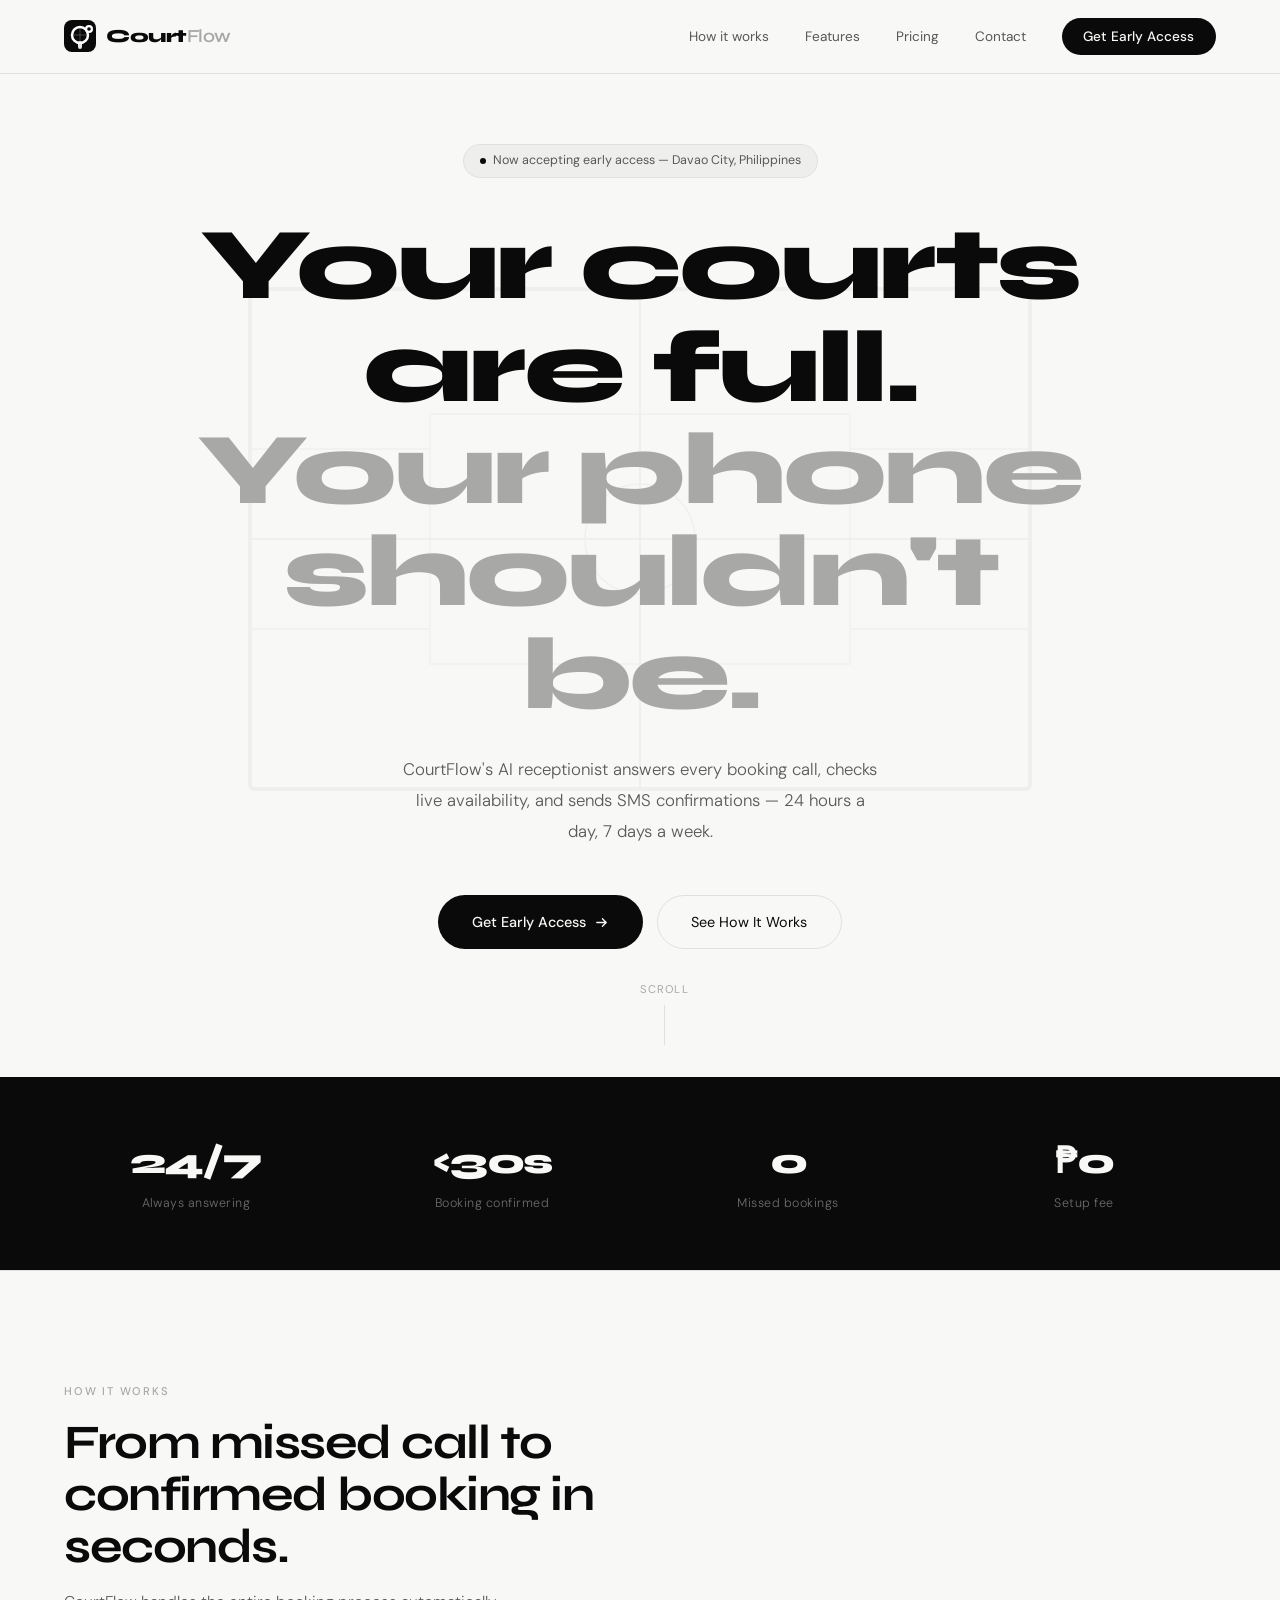
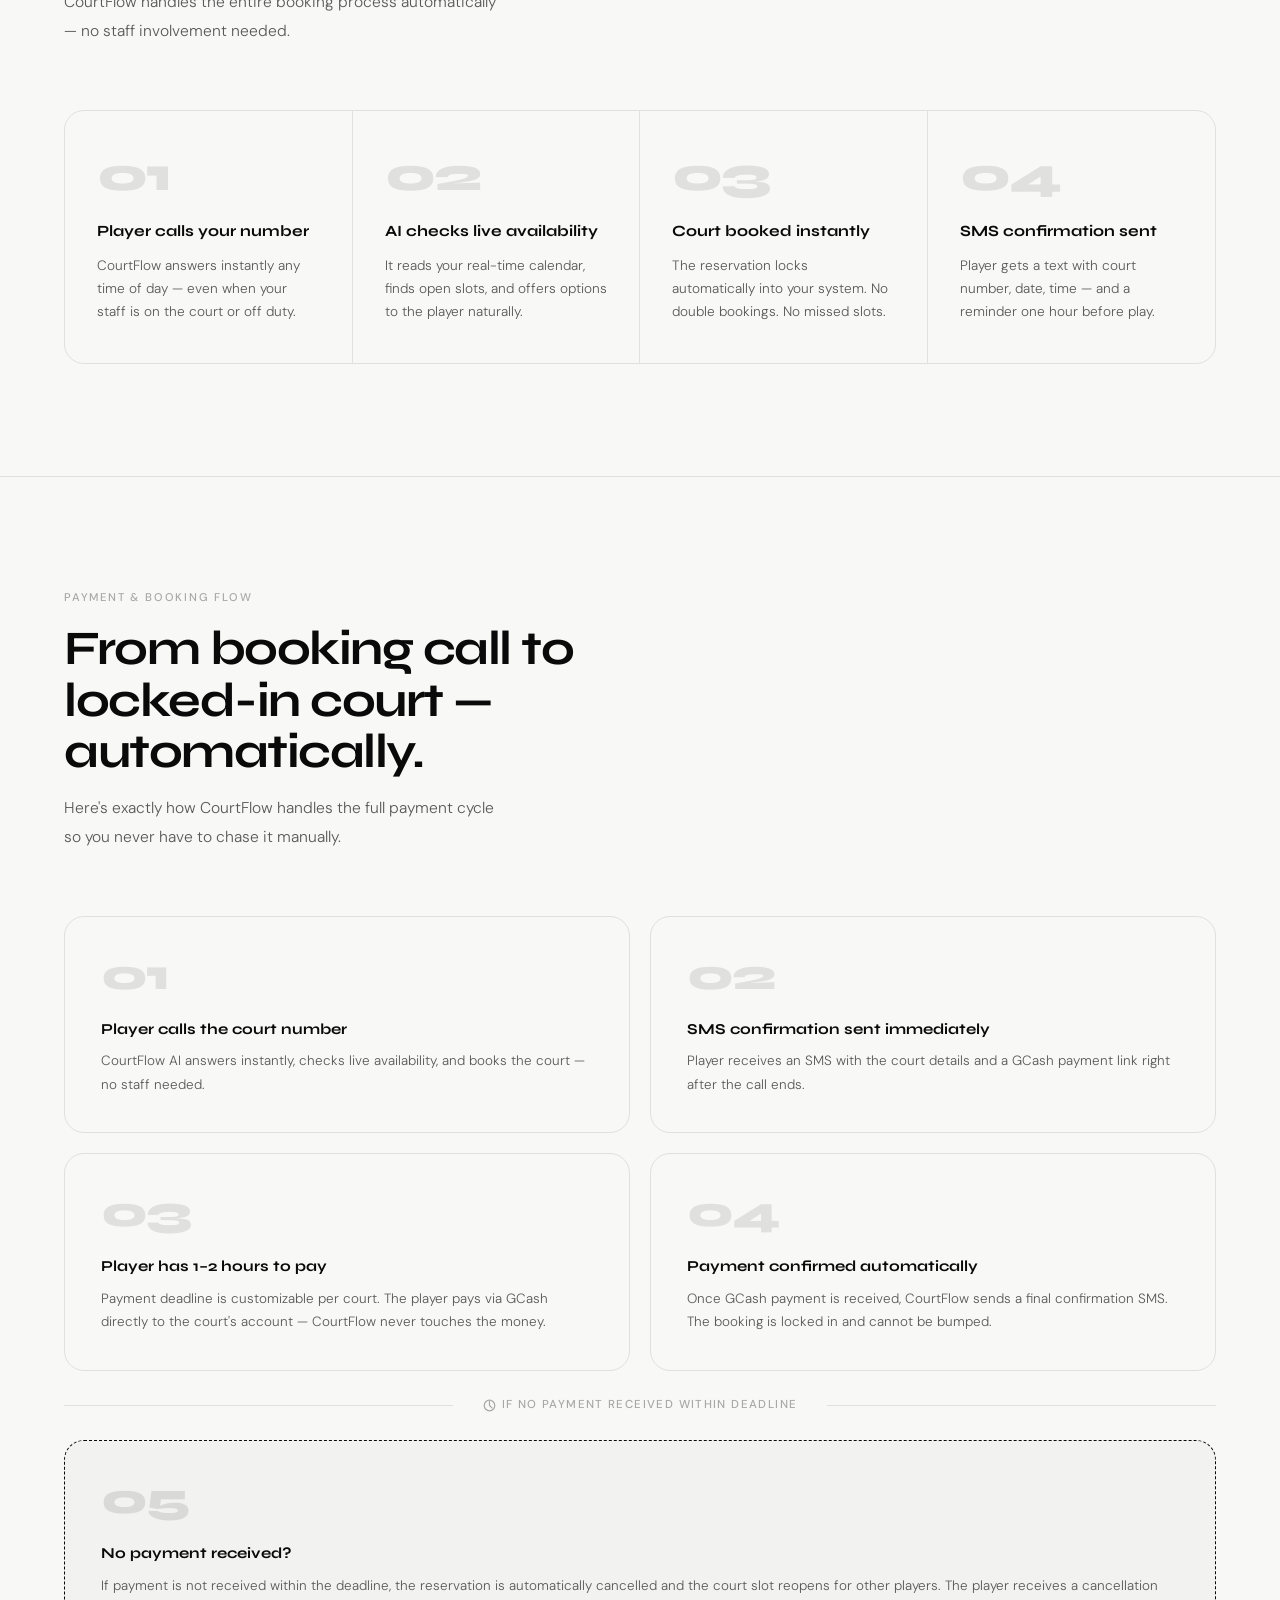
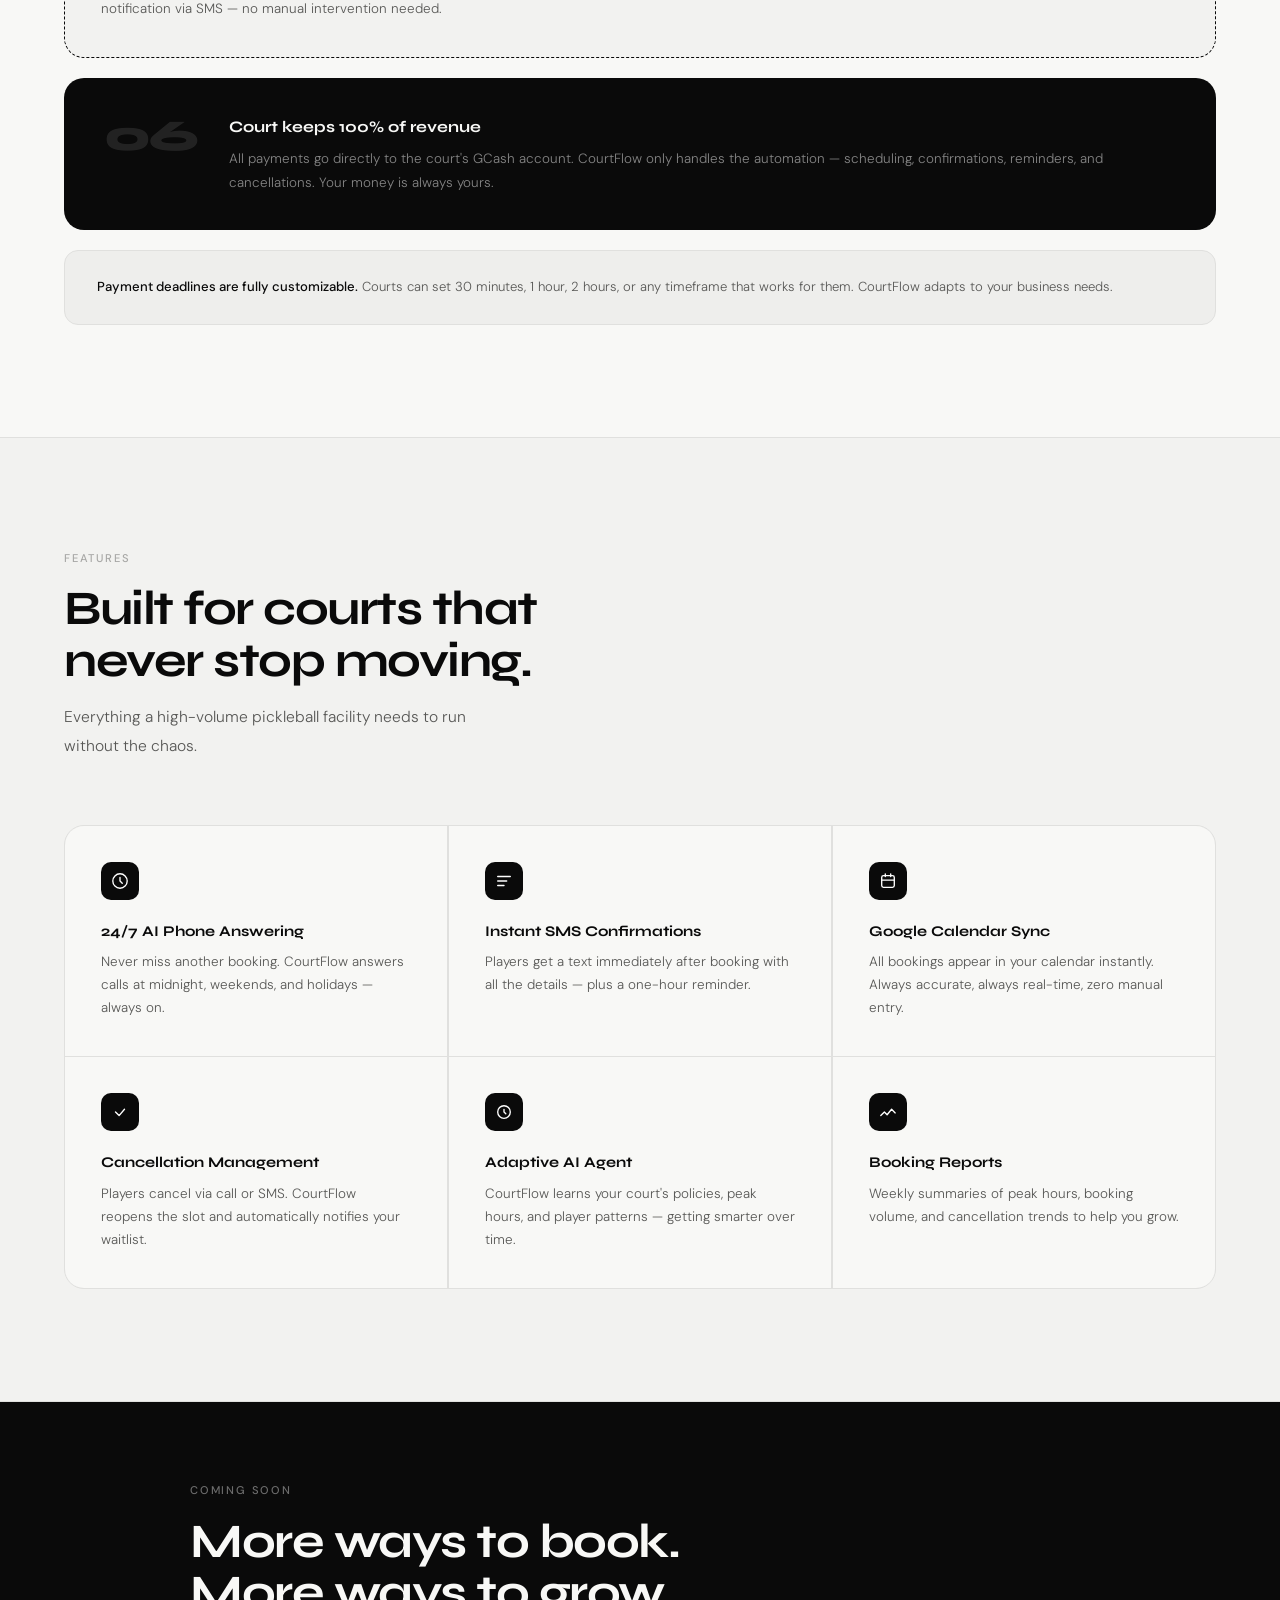
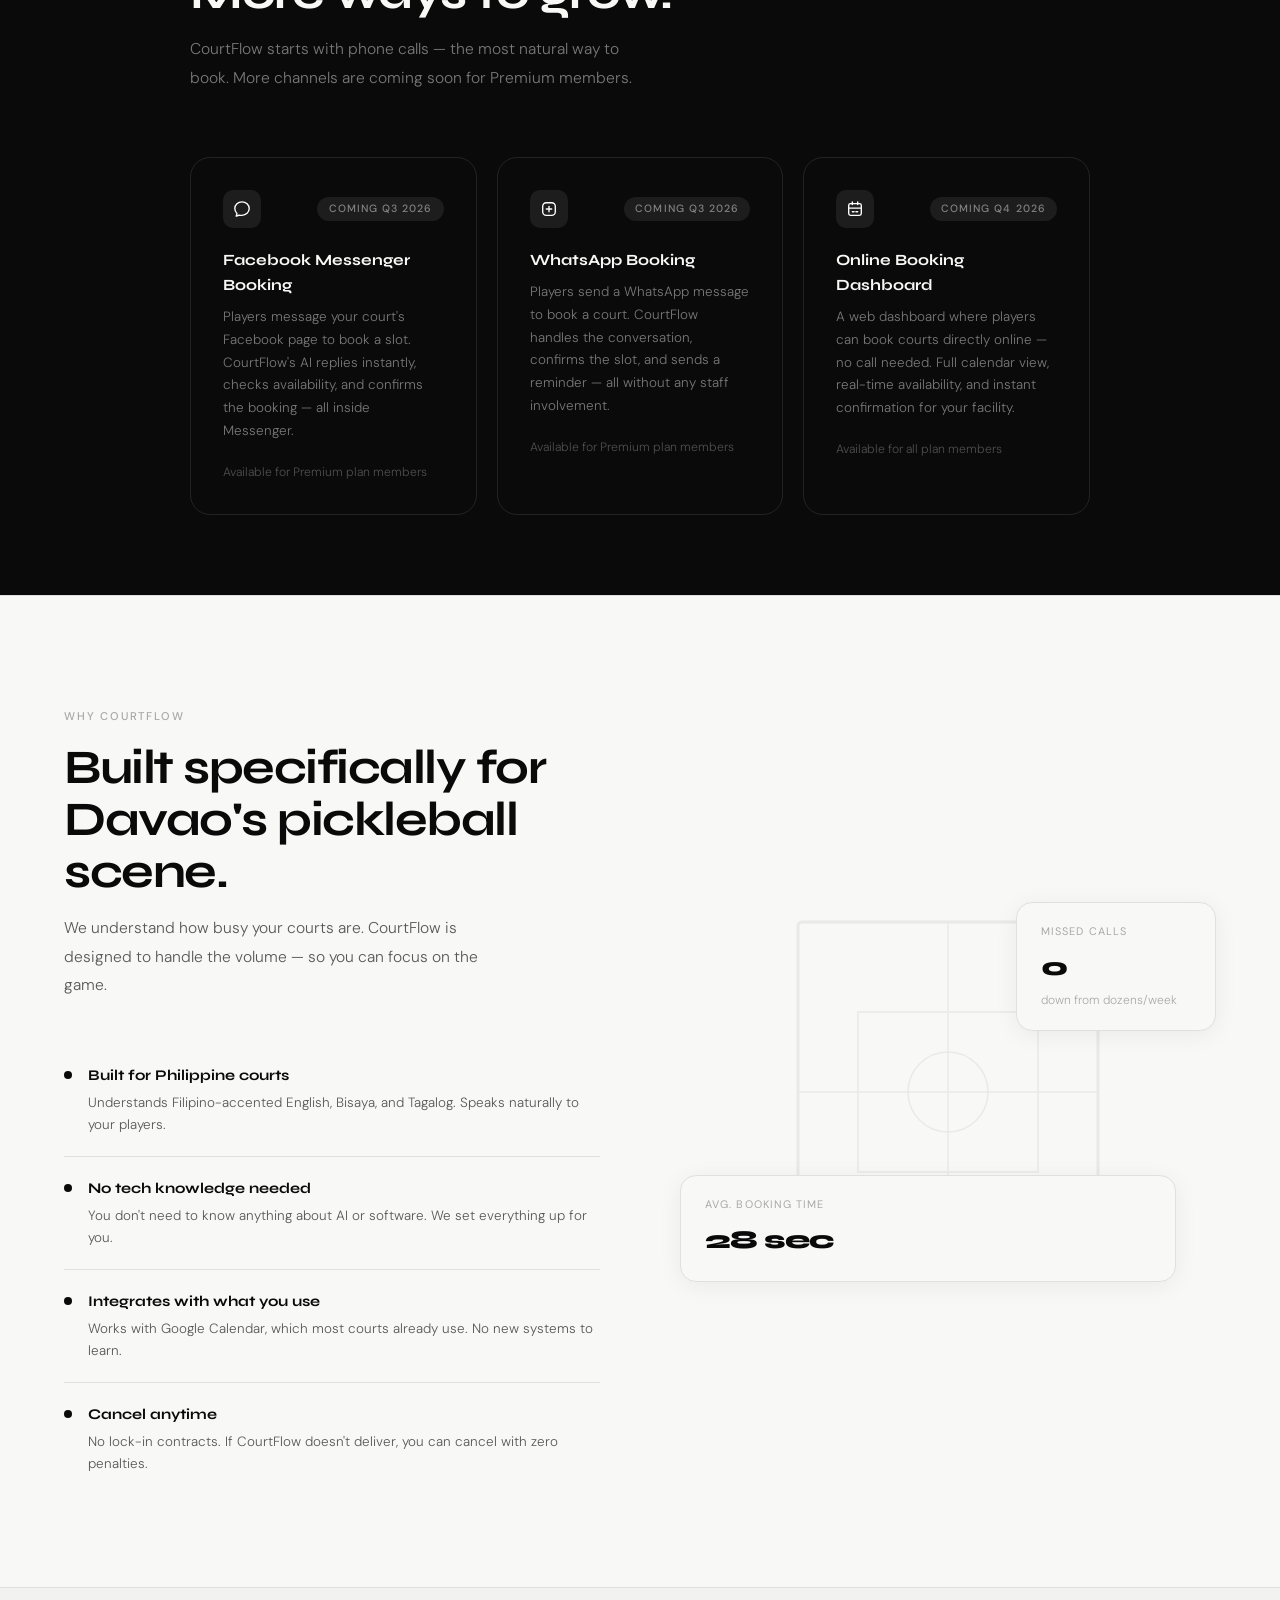
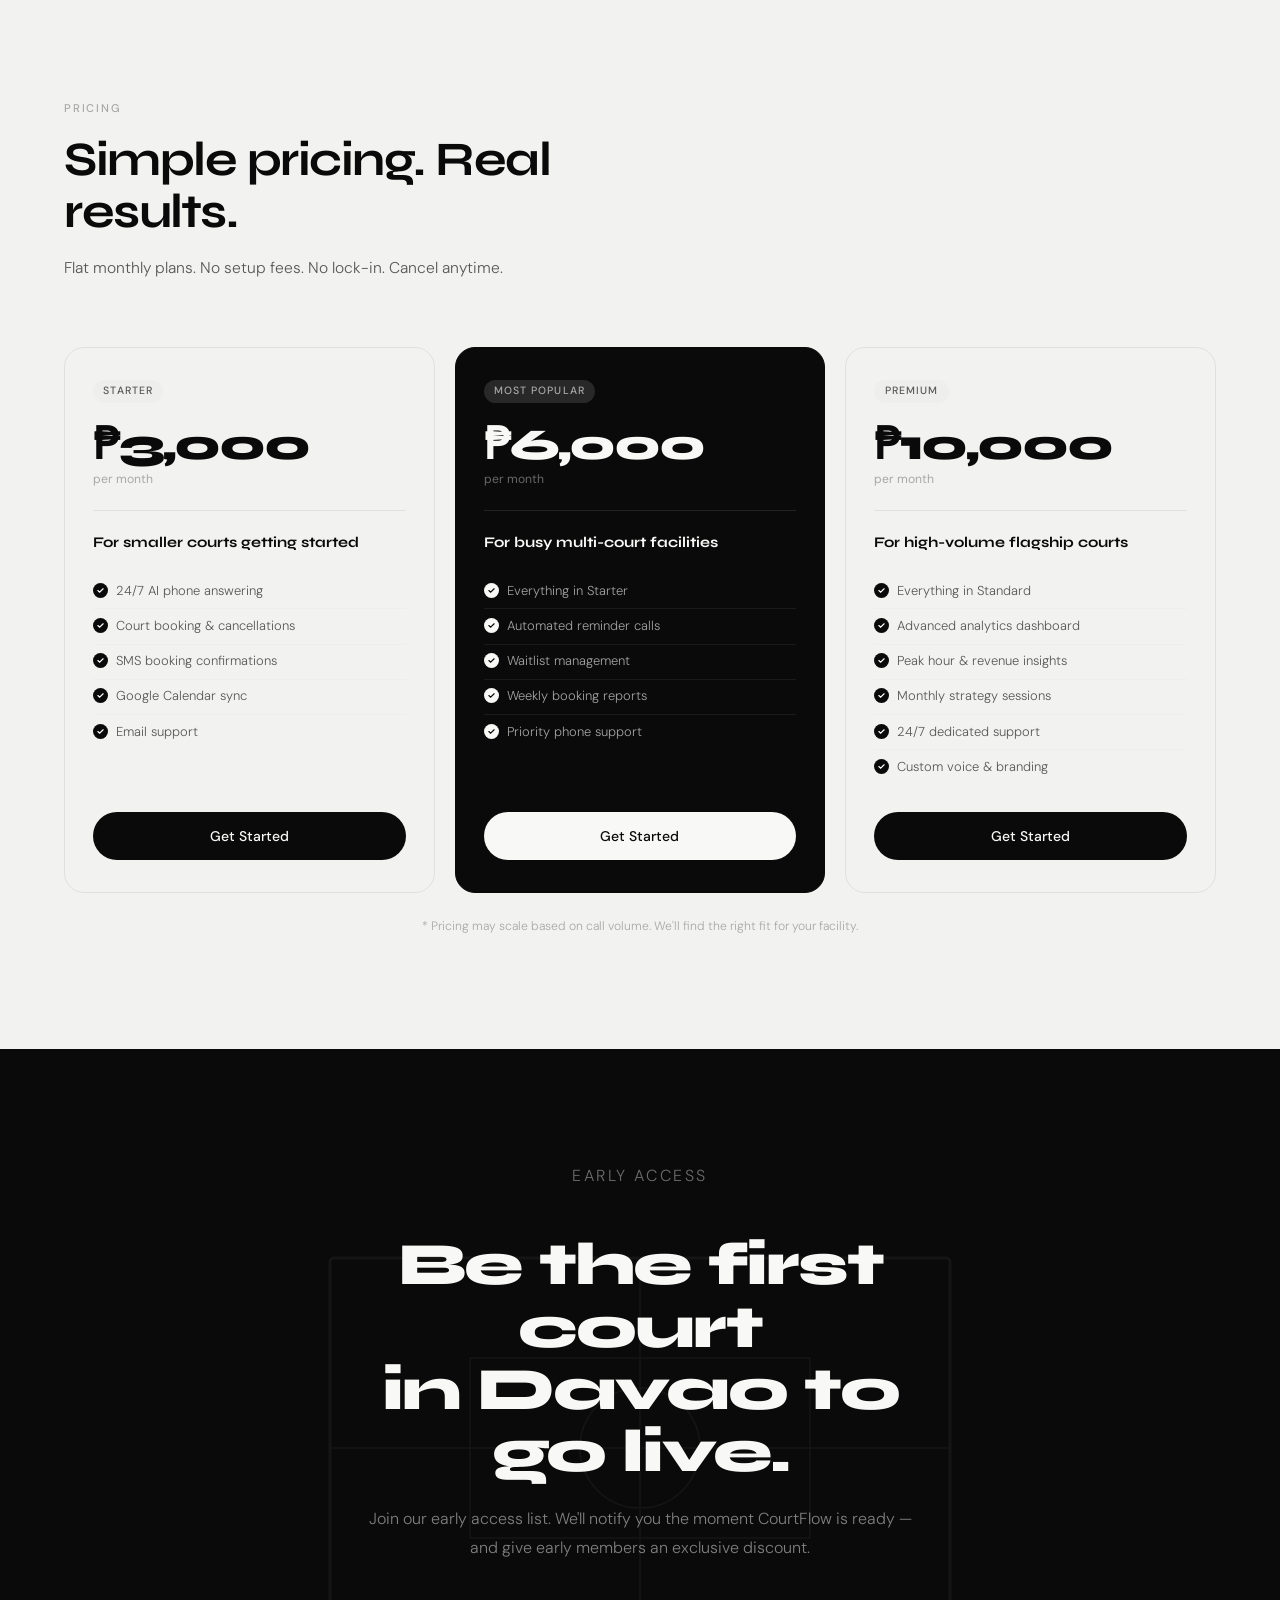
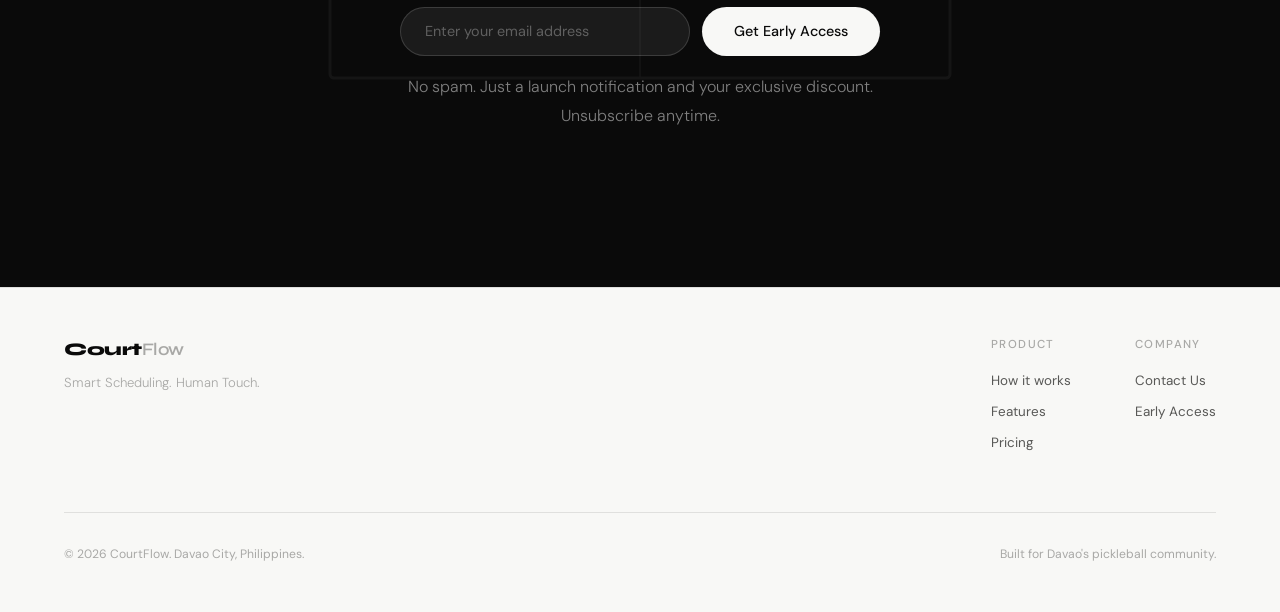
==== commit 15a863d1: "Add Payment & Booking Flow section with 6-step visual flow Co-Authored-By: Claude Sonnet 4.6 <norepl" ====
--- a/index.html
+++ b/index.html
@@ -276,6 +276,35 @@
 .footer-bottom{display:flex;justify-content:space-between;align-items:center;padding-top:2rem;border-top:1px solid var(--gray-200);flex-wrap:wrap;gap:1rem}
 .footer-copy{font-size:.76rem;color:var(--gray-400)}
 .footer-made{font-size:.76rem;color:var(--gray-400)}
+
+/* PAYMENT FLOW */
+.pflow-grid{display:grid;grid-template-columns:repeat(2,1fr);gap:1.25rem;margin-bottom:1.25rem}
+.pflow-card{background:var(--white);border:1.5px solid var(--gray-200);border-radius:20px;padding:2.25rem;transition:background .2s;position:relative}
+.pflow-card:hover{background:var(--gray-100)}
+.pflow-num{font-family:var(--display);font-size:2.75rem;font-weight:800;color:var(--gray-200);letter-spacing:-2px;line-height:1;margin-bottom:1.25rem}
+.pflow-card h3{font-family:var(--display);font-size:.95rem;font-weight:700;color:var(--black);margin-bottom:.5rem}
+.pflow-card p{font-size:.84rem;color:var(--gray-600);font-weight:300;line-height:1.75}
+.pflow-tag{display:inline-flex;align-items:center;gap:5px;font-size:.65rem;text-transform:uppercase;letter-spacing:.1em;font-weight:500;padding:.2rem .65rem;border-radius:999px;margin-bottom:.85rem}
+.pflow-tag.green{background:#e8f5e9;color:#2e7d32}
+.pflow-tag.amber{background:#fff8e1;color:#f57f17}
+.pflow-branch-row{display:flex;align-items:center;gap:1rem;margin-bottom:1.25rem}
+.pflow-branch-row::before,.pflow-branch-row::after{content:'';flex:1;height:1px;background:var(--gray-200)}
+.pflow-branch-label{font-size:.72rem;text-transform:uppercase;letter-spacing:.12em;color:var(--gray-400);font-weight:500;white-space:nowrap;display:flex;align-items:center;gap:6px;padding:.35rem .85rem;border:1.5px dashed var(--gray-300);border-radius:999px}
+.pflow-card.alt{border-style:dashed;border-color:var(--gray-300);background:var(--off-white)}
+.pflow-card.alt:hover{background:var(--gray-100)}
+.pflow-card.alt .pflow-num{color:rgba(0,0,0,.1)}
+.pflow-callout{background:var(--black);border-radius:20px;padding:2.25rem 2.5rem;margin-bottom:1.25rem;display:flex;align-items:flex-start;gap:2rem}
+.pflow-callout-num{font-family:var(--display);font-size:2.75rem;font-weight:800;color:rgba(255,255,255,.1);letter-spacing:-2px;line-height:1;flex-shrink:0}
+.pflow-callout h3{font-family:var(--display);font-size:1rem;font-weight:700;color:var(--white);margin-bottom:.5rem}
+.pflow-callout p{font-size:.84rem;color:rgba(255,255,255,.5);font-weight:300;line-height:1.75}
+.pflow-note{font-size:.82rem;color:var(--gray-600);line-height:1.85;padding:1.5rem 2rem;background:var(--gray-100);border-radius:14px;border:1.5px solid var(--gray-200);font-weight:300}
+.pflow-note strong{color:var(--black);font-weight:500}
+@media(max-width:768px){
+  .pflow-grid{grid-template-columns:1fr}
+  .pflow-callout{flex-direction:column;gap:1rem}
+  .pflow-callout-num{font-size:2rem}
+  .pflow-note{padding:1.25rem 1.5rem}
+}
 
 /* NAV TOOLTIPS */
 .nav-tooltip-wrap{position:relative;display:flex;align-items:center}
@@ -516,6 +545,61 @@
 
 <hr class="divider"/>
 
+<!-- PAYMENT & BOOKING FLOW -->
+<section id="payment-flow">
+  <p class="section-eyebrow reveal">Payment & Booking Flow</p>
+  <h2 class="section-h reveal">From booking call to locked-in court — automatically.</h2>
+  <p class="section-sub reveal">Here's exactly how CourtFlow handles the full payment cycle so you never have to chase it manually.</p>
+
+  <div class="pflow-grid">
+    <div class="pflow-card reveal">
+      <div class="pflow-num">01</div>
+      <h3>Player calls the court number</h3>
+      <p>CourtFlow AI answers instantly, checks live availability, and books the court — no staff needed.</p>
+    </div>
+    <div class="pflow-card reveal">
+      <div class="pflow-num">02</div>
+      <h3>SMS confirmation sent immediately</h3>
+      <p>Player receives an SMS with the court details and a GCash payment link right after the call ends.</p>
+    </div>
+    <div class="pflow-card reveal">
+      <div class="pflow-num">03</div>
+      <h3>Player has 1–2 hours to pay</h3>
+      <p>Payment deadline is customizable per court. The player pays via GCash directly to the court's account — CourtFlow never touches the money.</p>
+    </div>
+    <div class="pflow-card reveal">
+      <div class="pflow-num">04</div>
+      <h3>Payment confirmed automatically</h3>
+      <p>Once GCash payment is received, CourtFlow sends a final confirmation SMS. The booking is locked in and cannot be bumped.</p>
+    </div>
+  </div>
+
+  <div class="pflow-branch-row reveal">
+    <div class="pflow-branch-label">
+      <svg width="13" height="13" viewBox="0 0 16 16" fill="none"><path d="M8 3v5l3 3" stroke="currentColor" stroke-width="1.5" stroke-linecap="round"/><circle cx="8" cy="8" r="6.5" stroke="currentColor" stroke-width="1.5"/></svg>
+      If no payment received within deadline
+    </div>
+  </div>
+
+  <div class="pflow-card alt reveal" style="margin-bottom:1.25rem">
+    <div class="pflow-num">05</div>
+    <h3>No payment received?</h3>
+    <p>If payment is not received within the deadline, the reservation is automatically cancelled and the court slot reopens for other players. The player receives a cancellation notification via SMS — no manual intervention needed.</p>
+  </div>
+
+  <div class="pflow-callout reveal">
+    <div class="pflow-callout-num">06</div>
+    <div>
+      <h3>Court keeps 100% of revenue</h3>
+      <p>All payments go directly to the court's GCash account. CourtFlow only handles the automation — scheduling, confirmations, reminders, and cancellations. Your money is always yours.</p>
+    </div>
+  </div>
+
+  <p class="pflow-note reveal"><strong>Payment deadlines are fully customizable.</strong> Courts can set 30 minutes, 1 hour, 2 hours, or any timeframe that works for them. CourtFlow adapts to your business needs.</p>
+</section>
+
+<hr class="divider"/>
+
 <!-- FEATURES -->
 <section id="features" style="background:var(--off-white)">
   <p class="section-eyebrow reveal">Features</p>
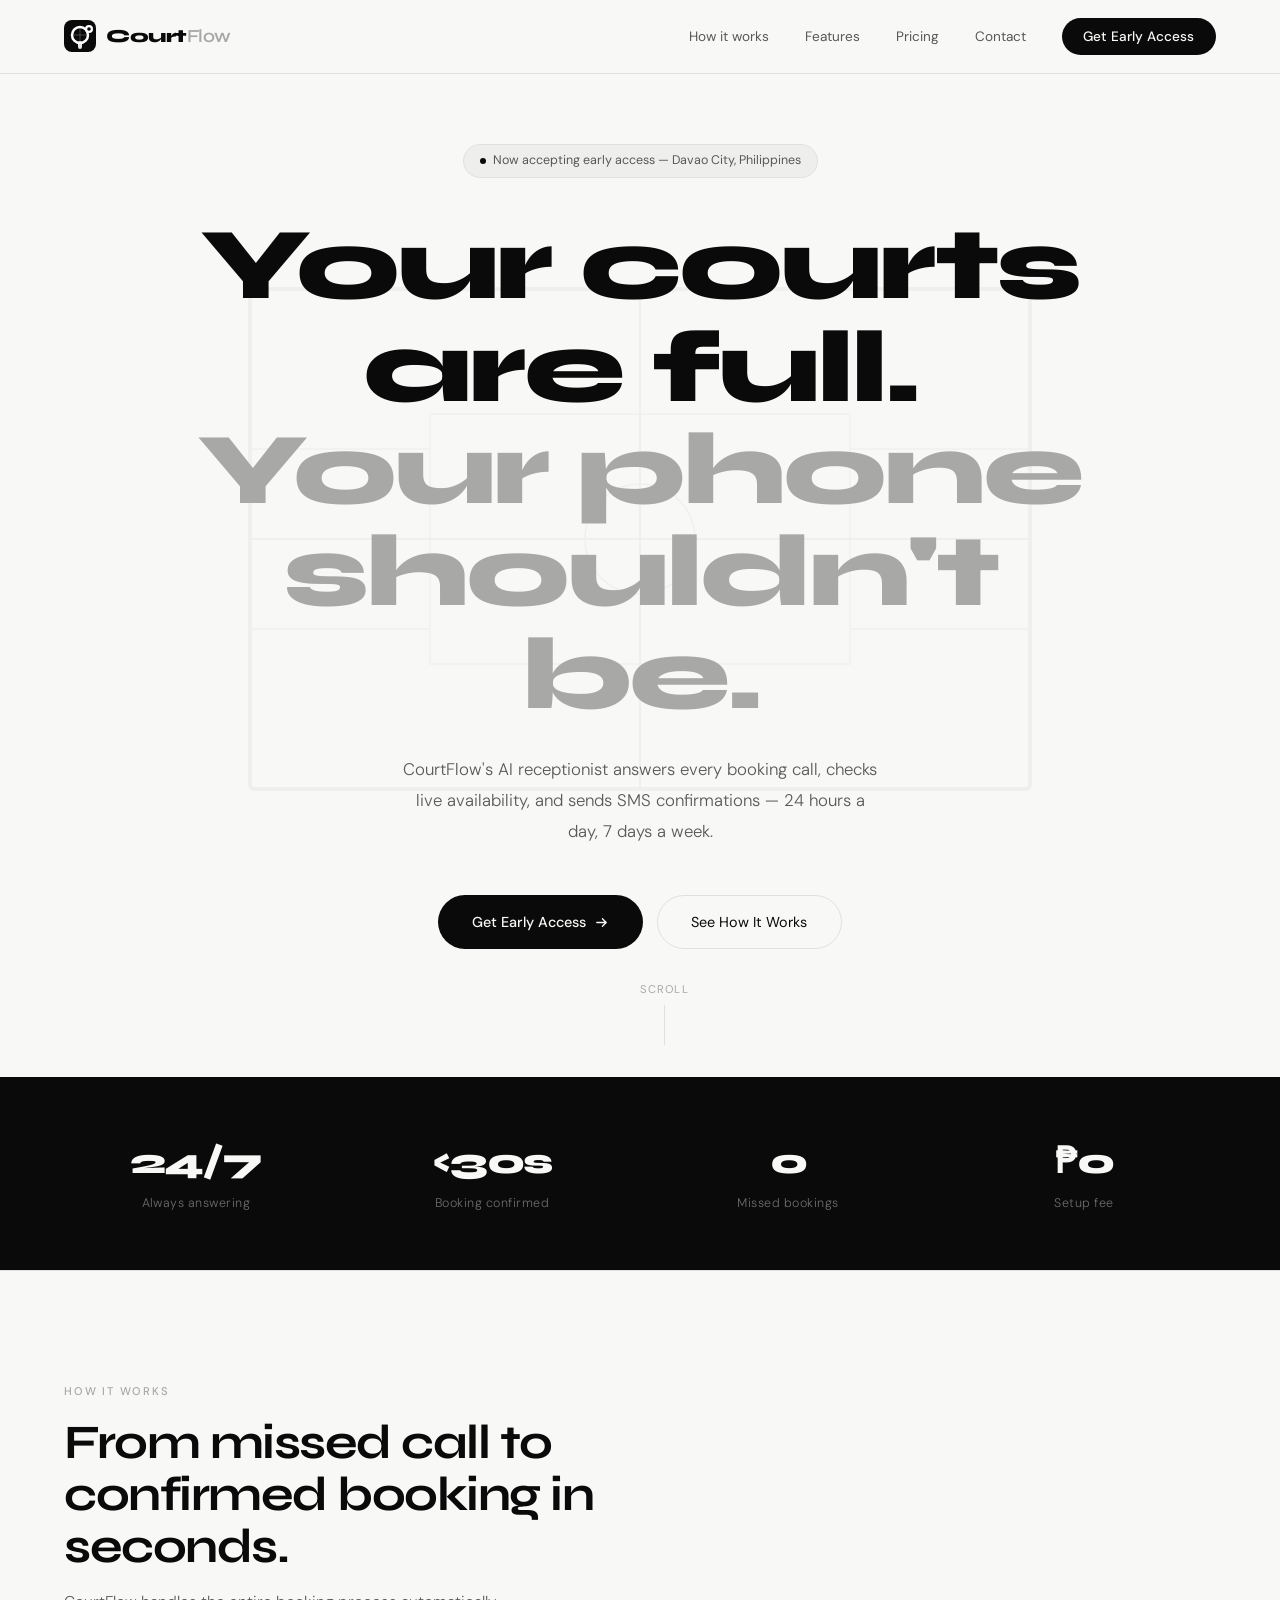
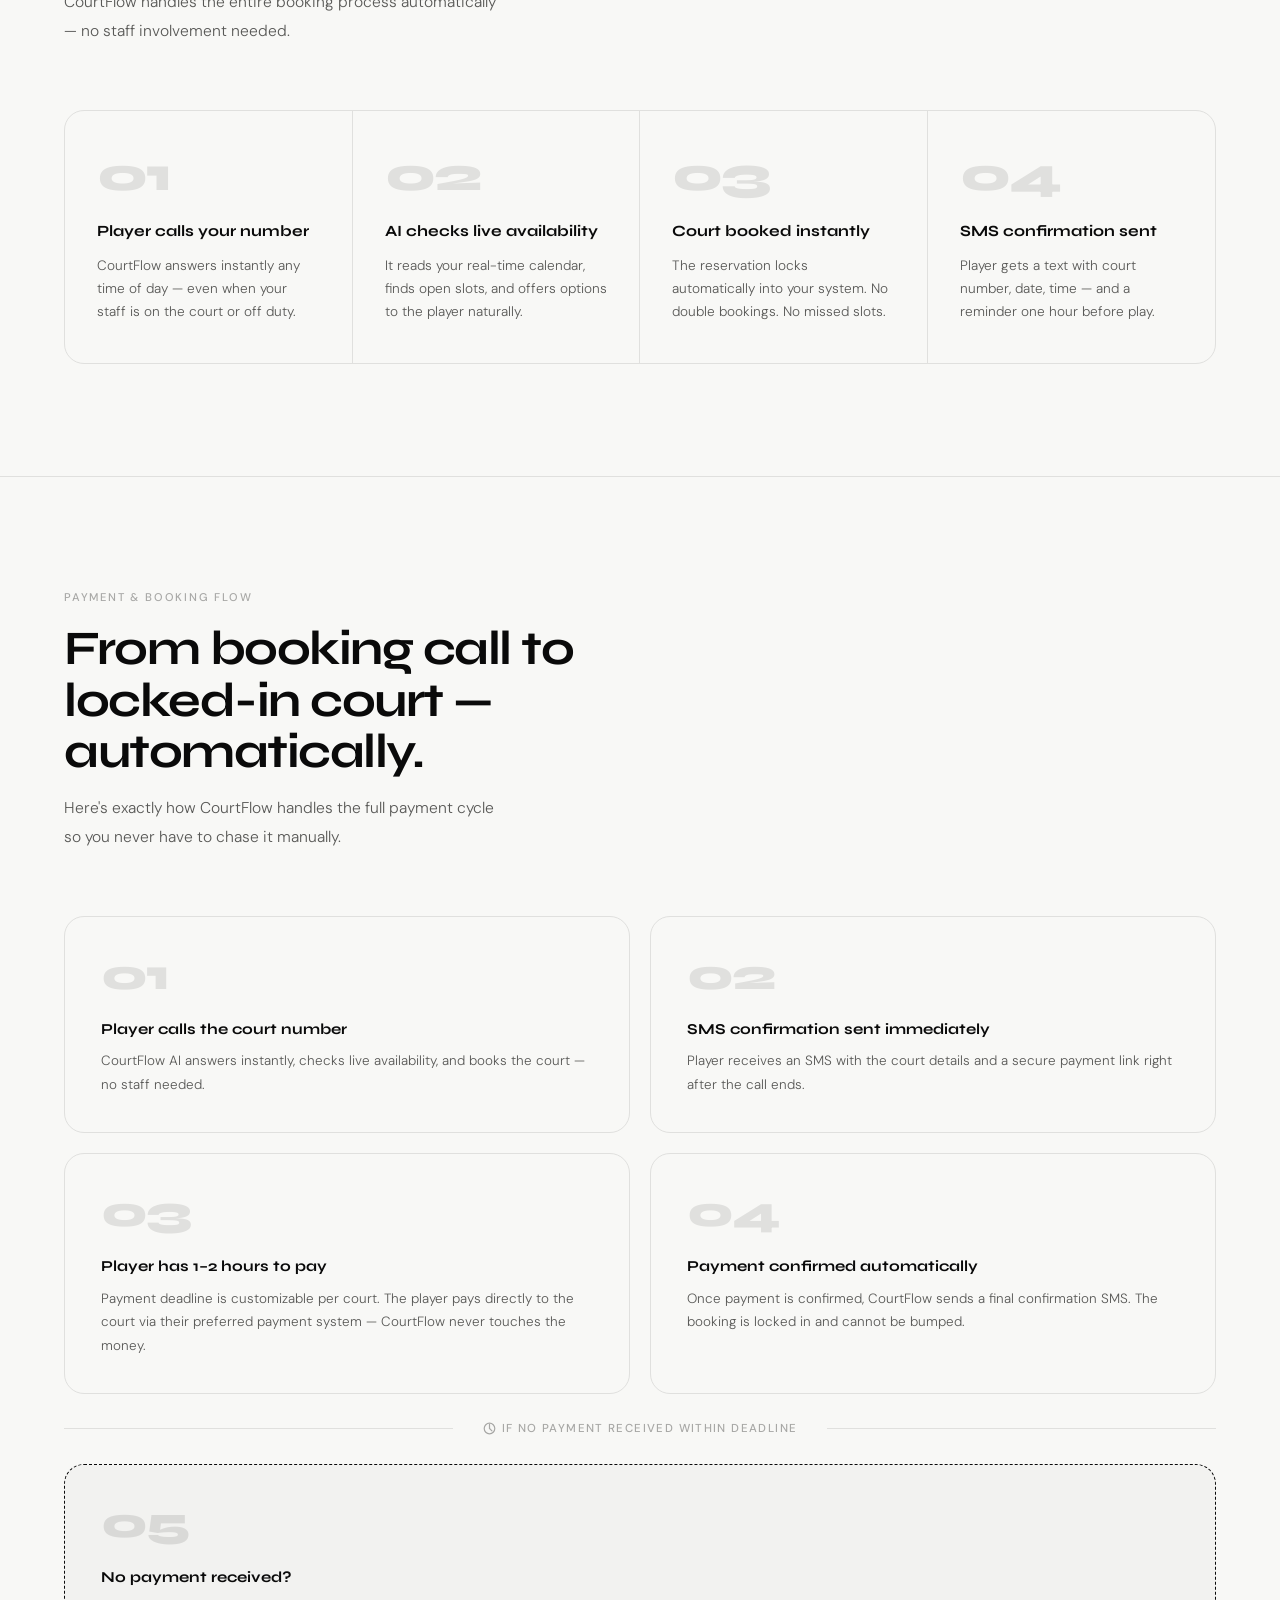
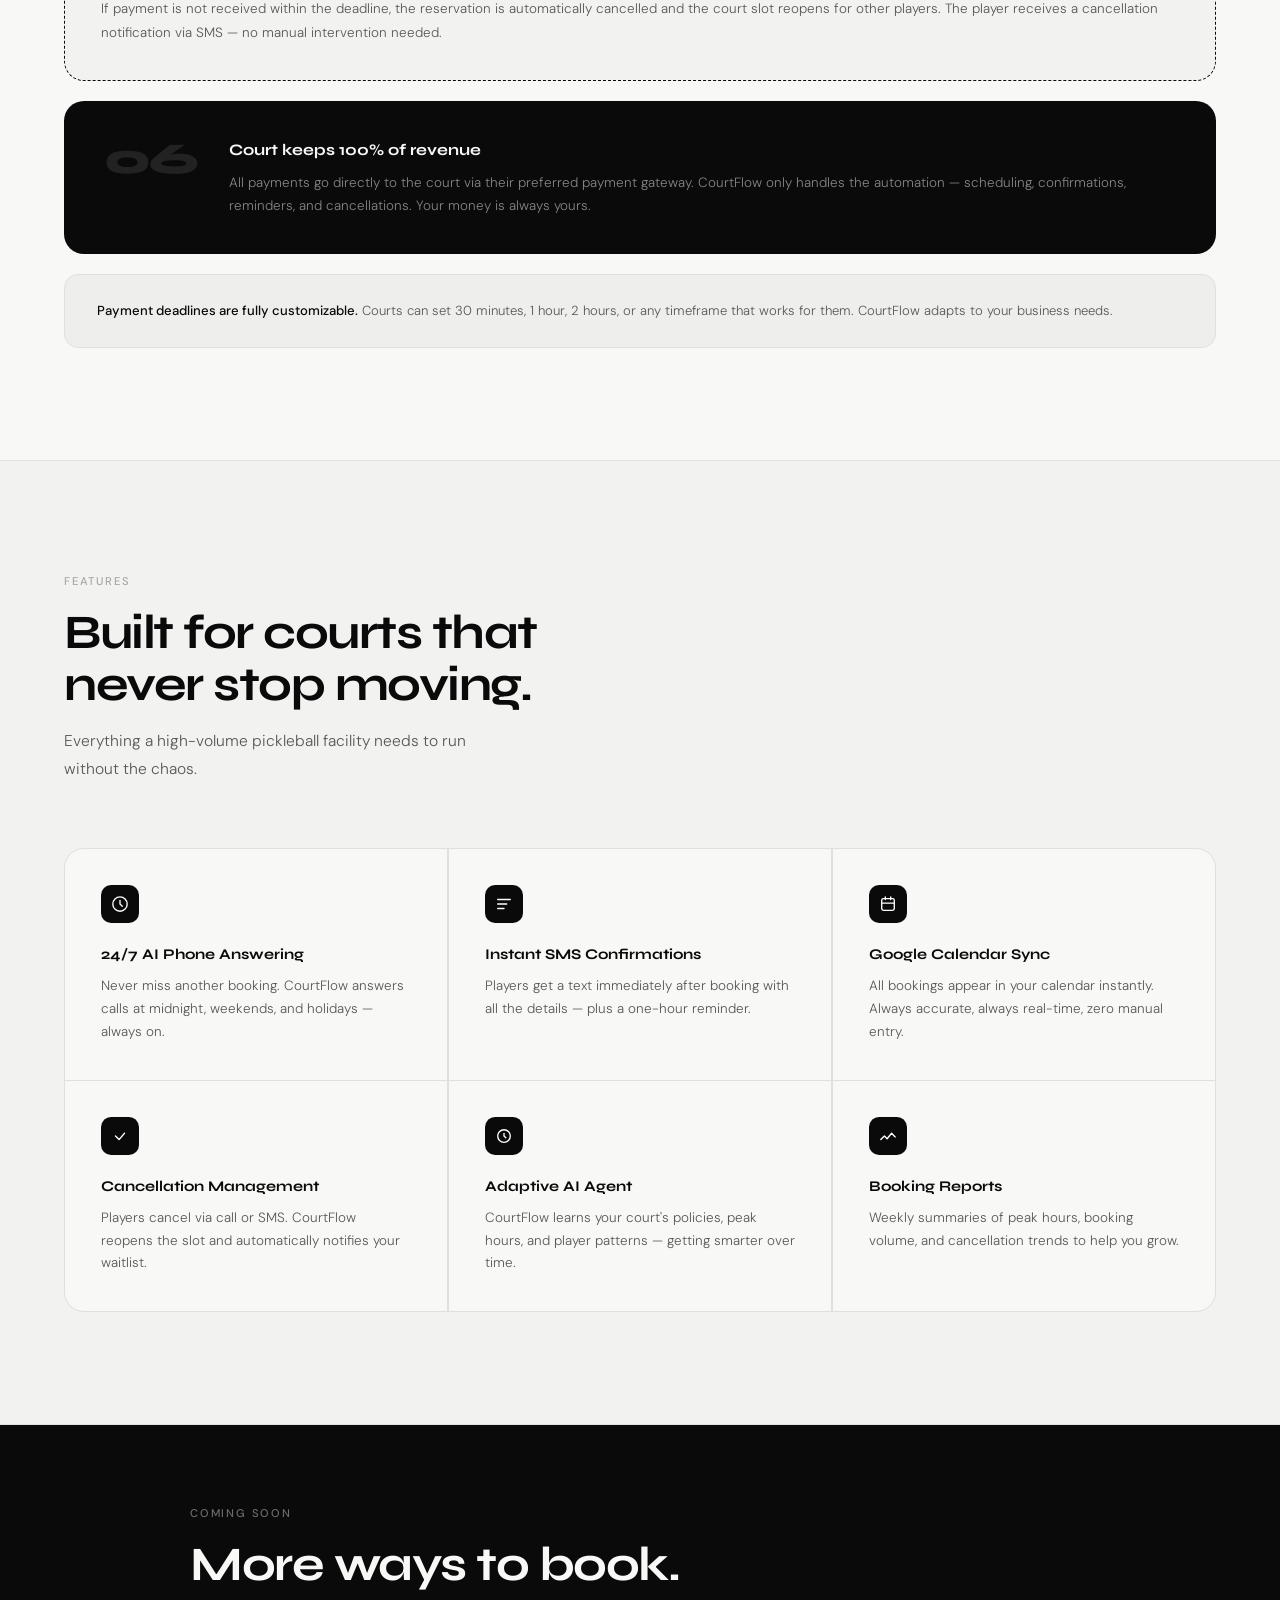
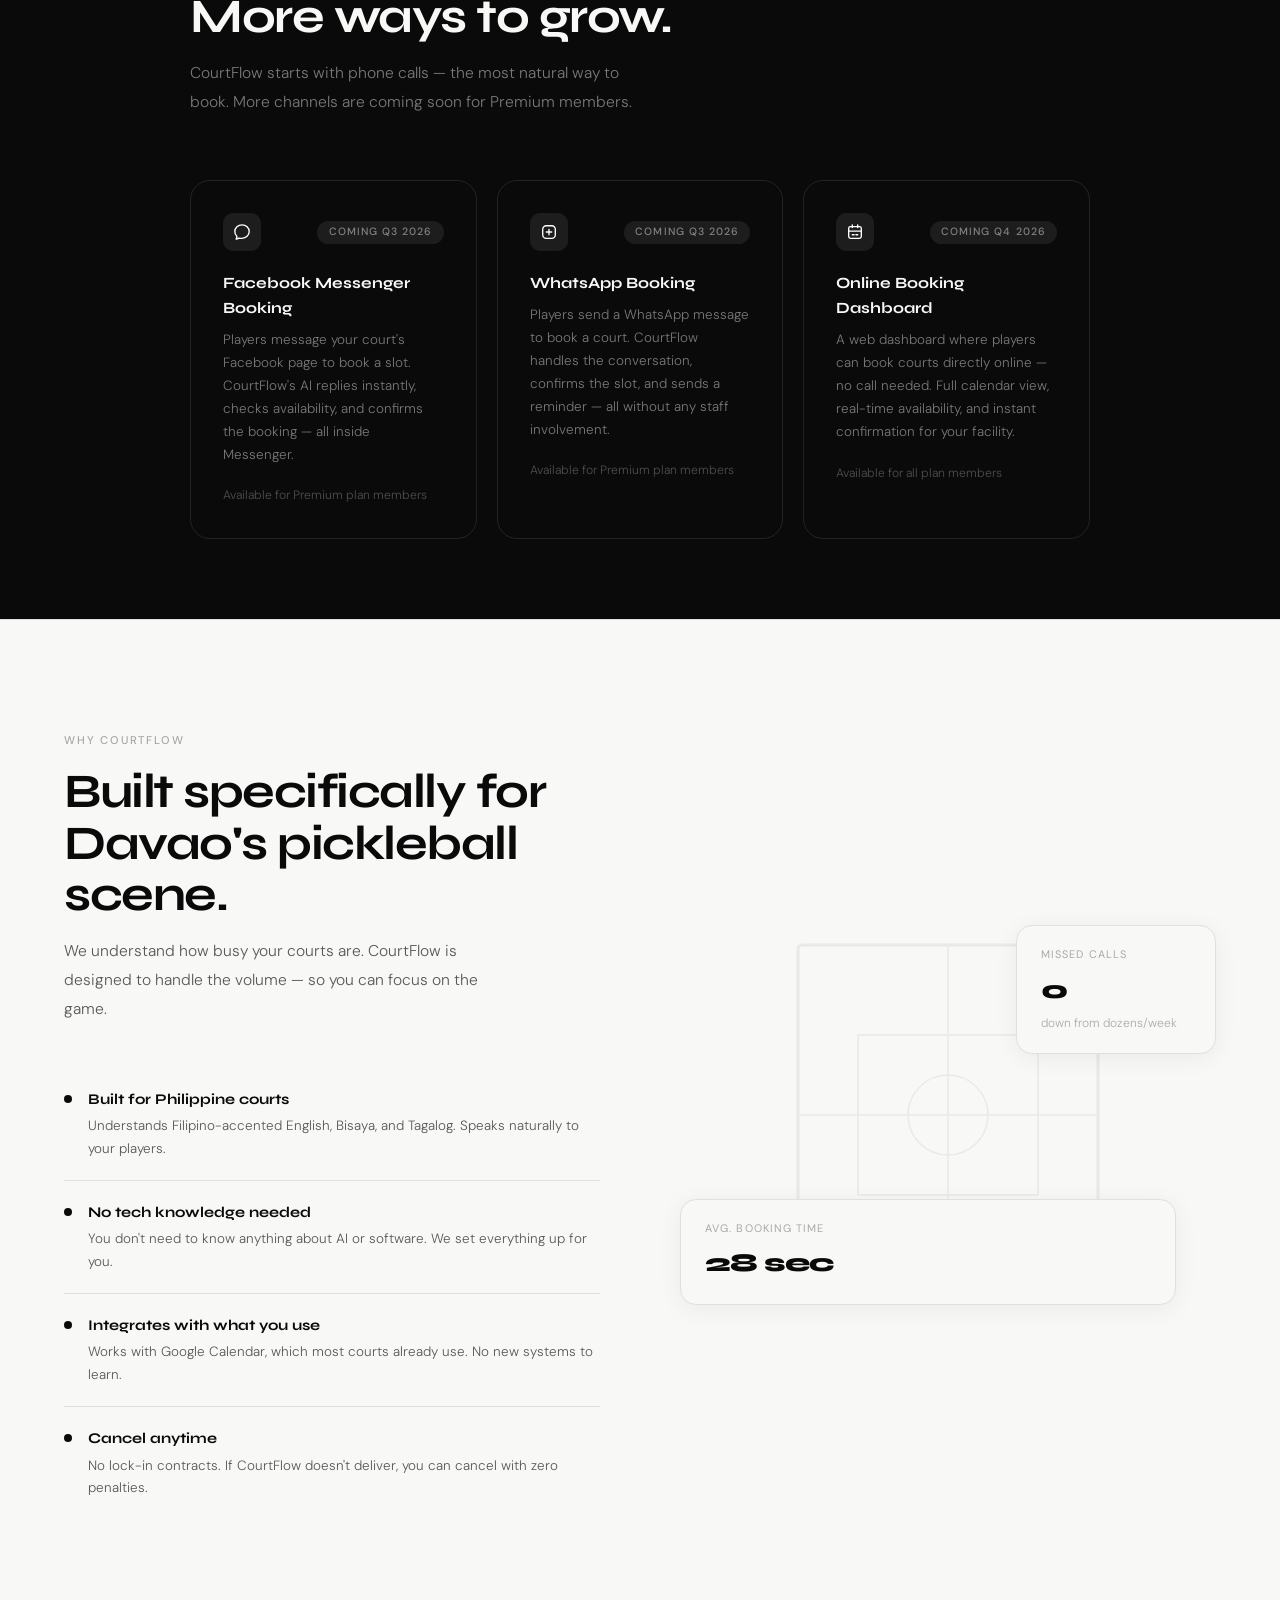
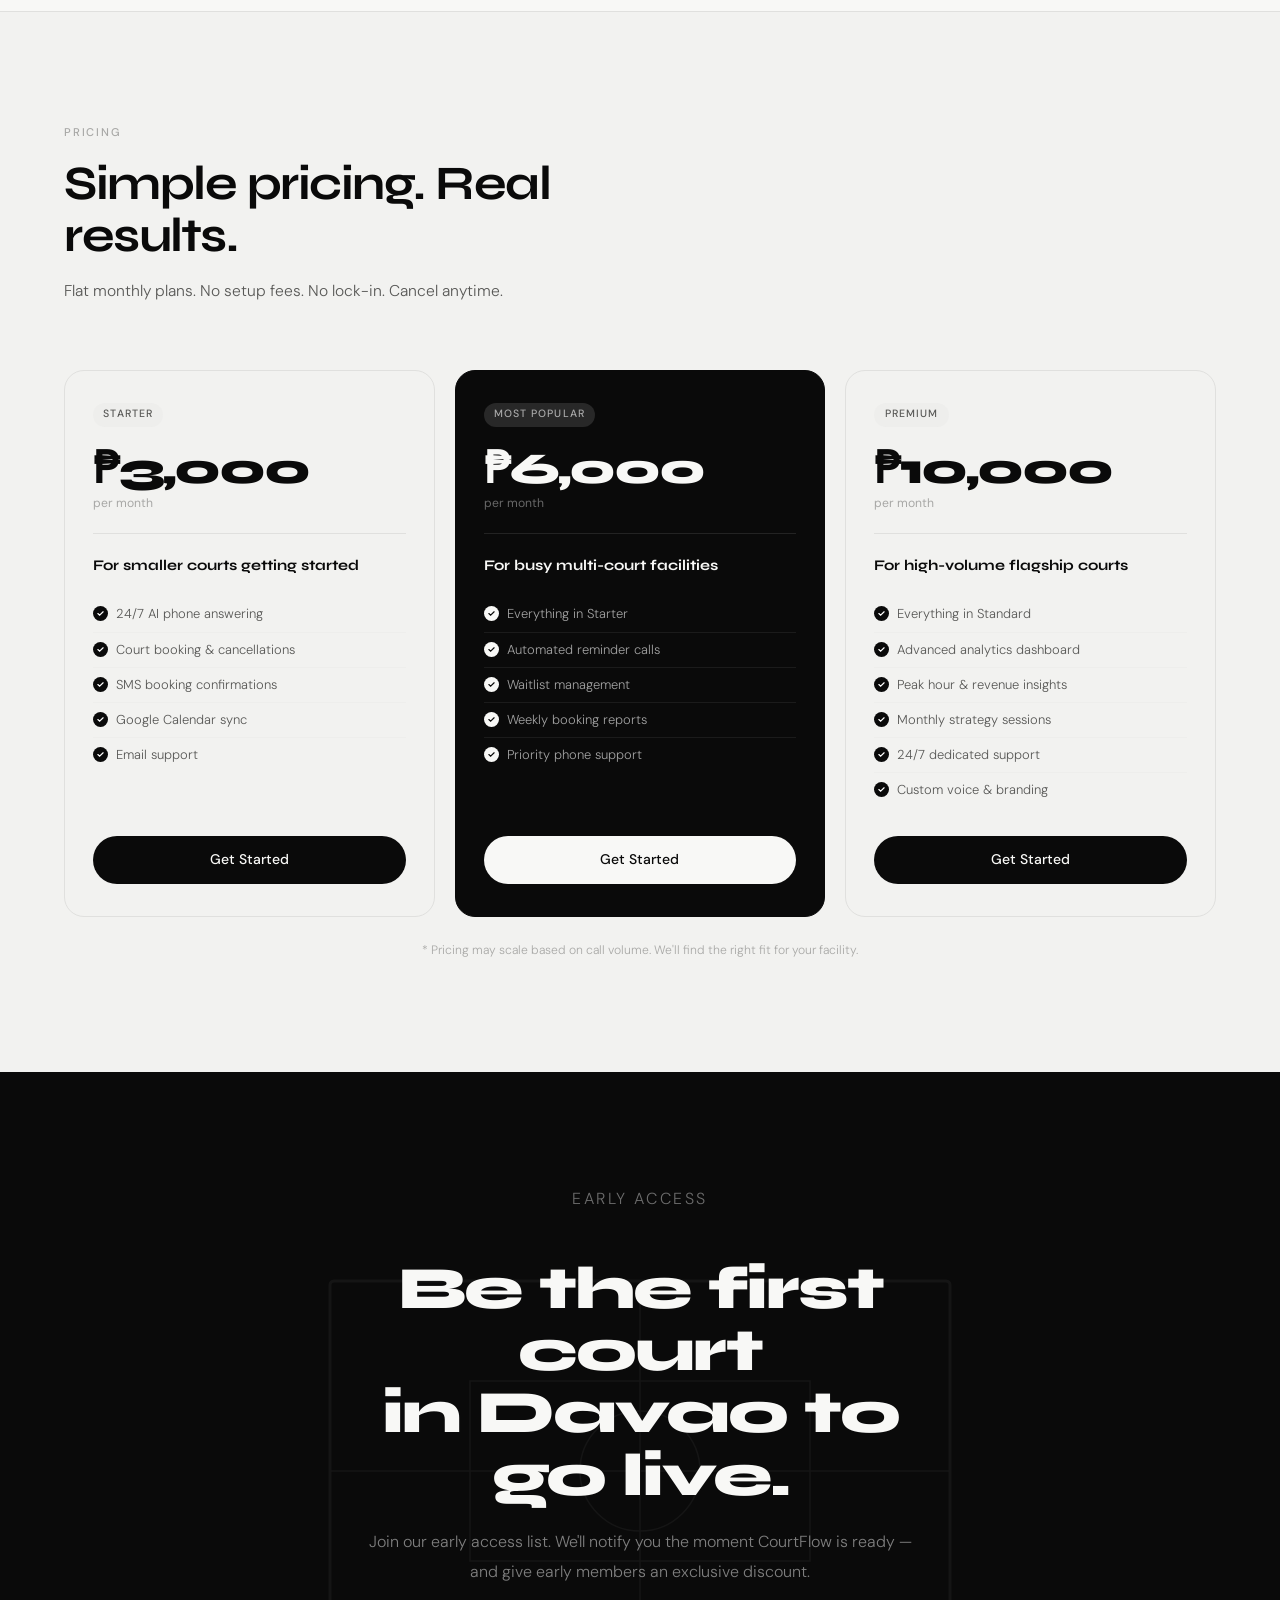
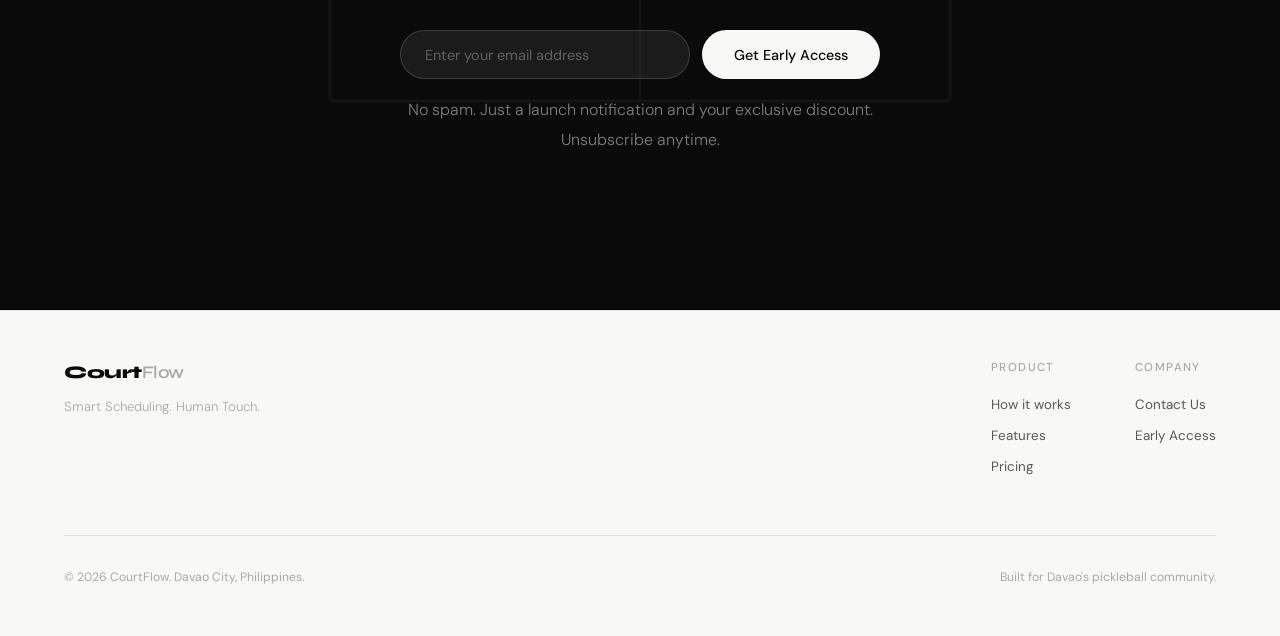
==== commit b3c548c0: "Replace GCash references with generic payment system language in payment flow section Co-Authored-By" ====
--- a/index.html
+++ b/index.html
@@ -560,17 +560,17 @@
     <div class="pflow-card reveal">
       <div class="pflow-num">02</div>
       <h3>SMS confirmation sent immediately</h3>
-      <p>Player receives an SMS with the court details and a GCash payment link right after the call ends.</p>
+      <p>Player receives an SMS with the court details and a secure payment link right after the call ends.</p>
     </div>
     <div class="pflow-card reveal">
       <div class="pflow-num">03</div>
       <h3>Player has 1–2 hours to pay</h3>
-      <p>Payment deadline is customizable per court. The player pays via GCash directly to the court's account — CourtFlow never touches the money.</p>
+      <p>Payment deadline is customizable per court. The player pays directly to the court via their preferred payment system — CourtFlow never touches the money.</p>
     </div>
     <div class="pflow-card reveal">
       <div class="pflow-num">04</div>
       <h3>Payment confirmed automatically</h3>
-      <p>Once GCash payment is received, CourtFlow sends a final confirmation SMS. The booking is locked in and cannot be bumped.</p>
+      <p>Once payment is confirmed, CourtFlow sends a final confirmation SMS. The booking is locked in and cannot be bumped.</p>
     </div>
   </div>
 
@@ -591,7 +591,7 @@
     <div class="pflow-callout-num">06</div>
     <div>
       <h3>Court keeps 100% of revenue</h3>
-      <p>All payments go directly to the court's GCash account. CourtFlow only handles the automation — scheduling, confirmations, reminders, and cancellations. Your money is always yours.</p>
+      <p>All payments go directly to the court via their preferred payment gateway. CourtFlow only handles the automation — scheduling, confirmations, reminders, and cancellations. Your money is always yours.</p>
     </div>
   </div>
 
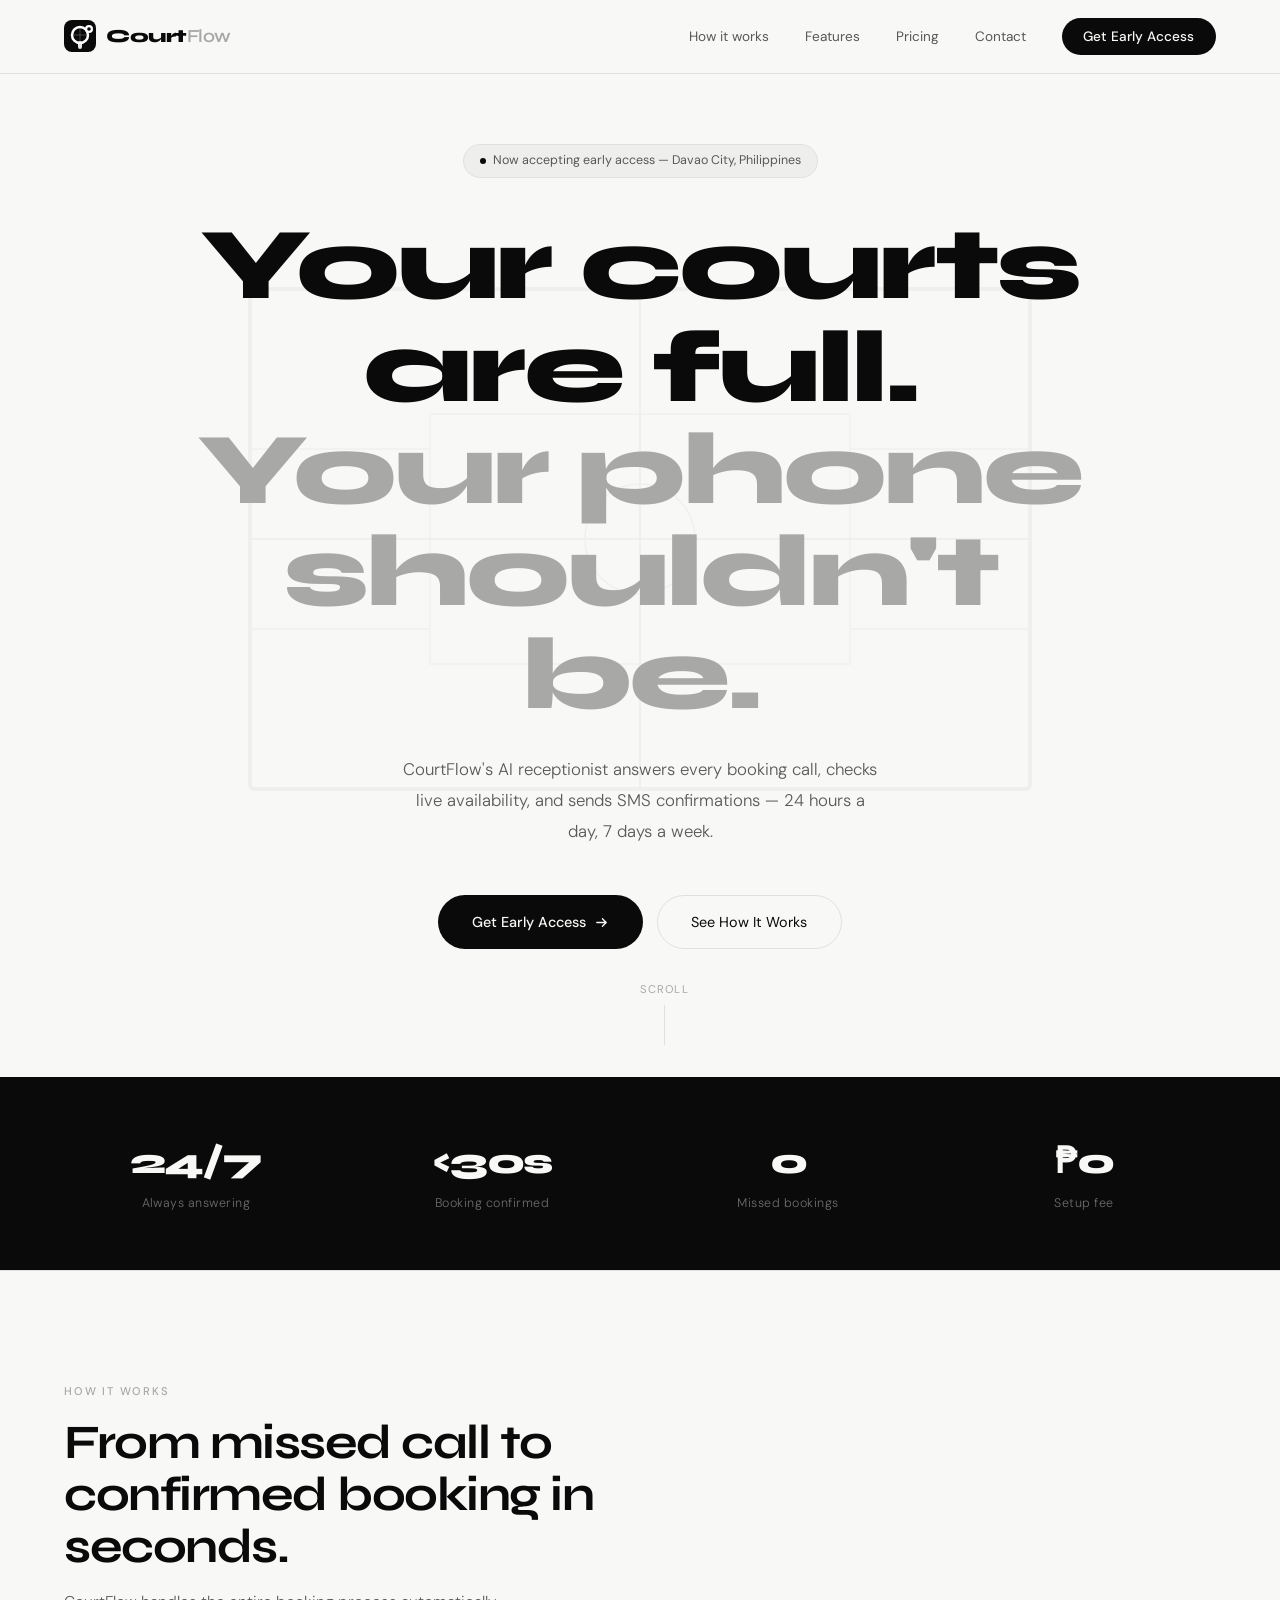
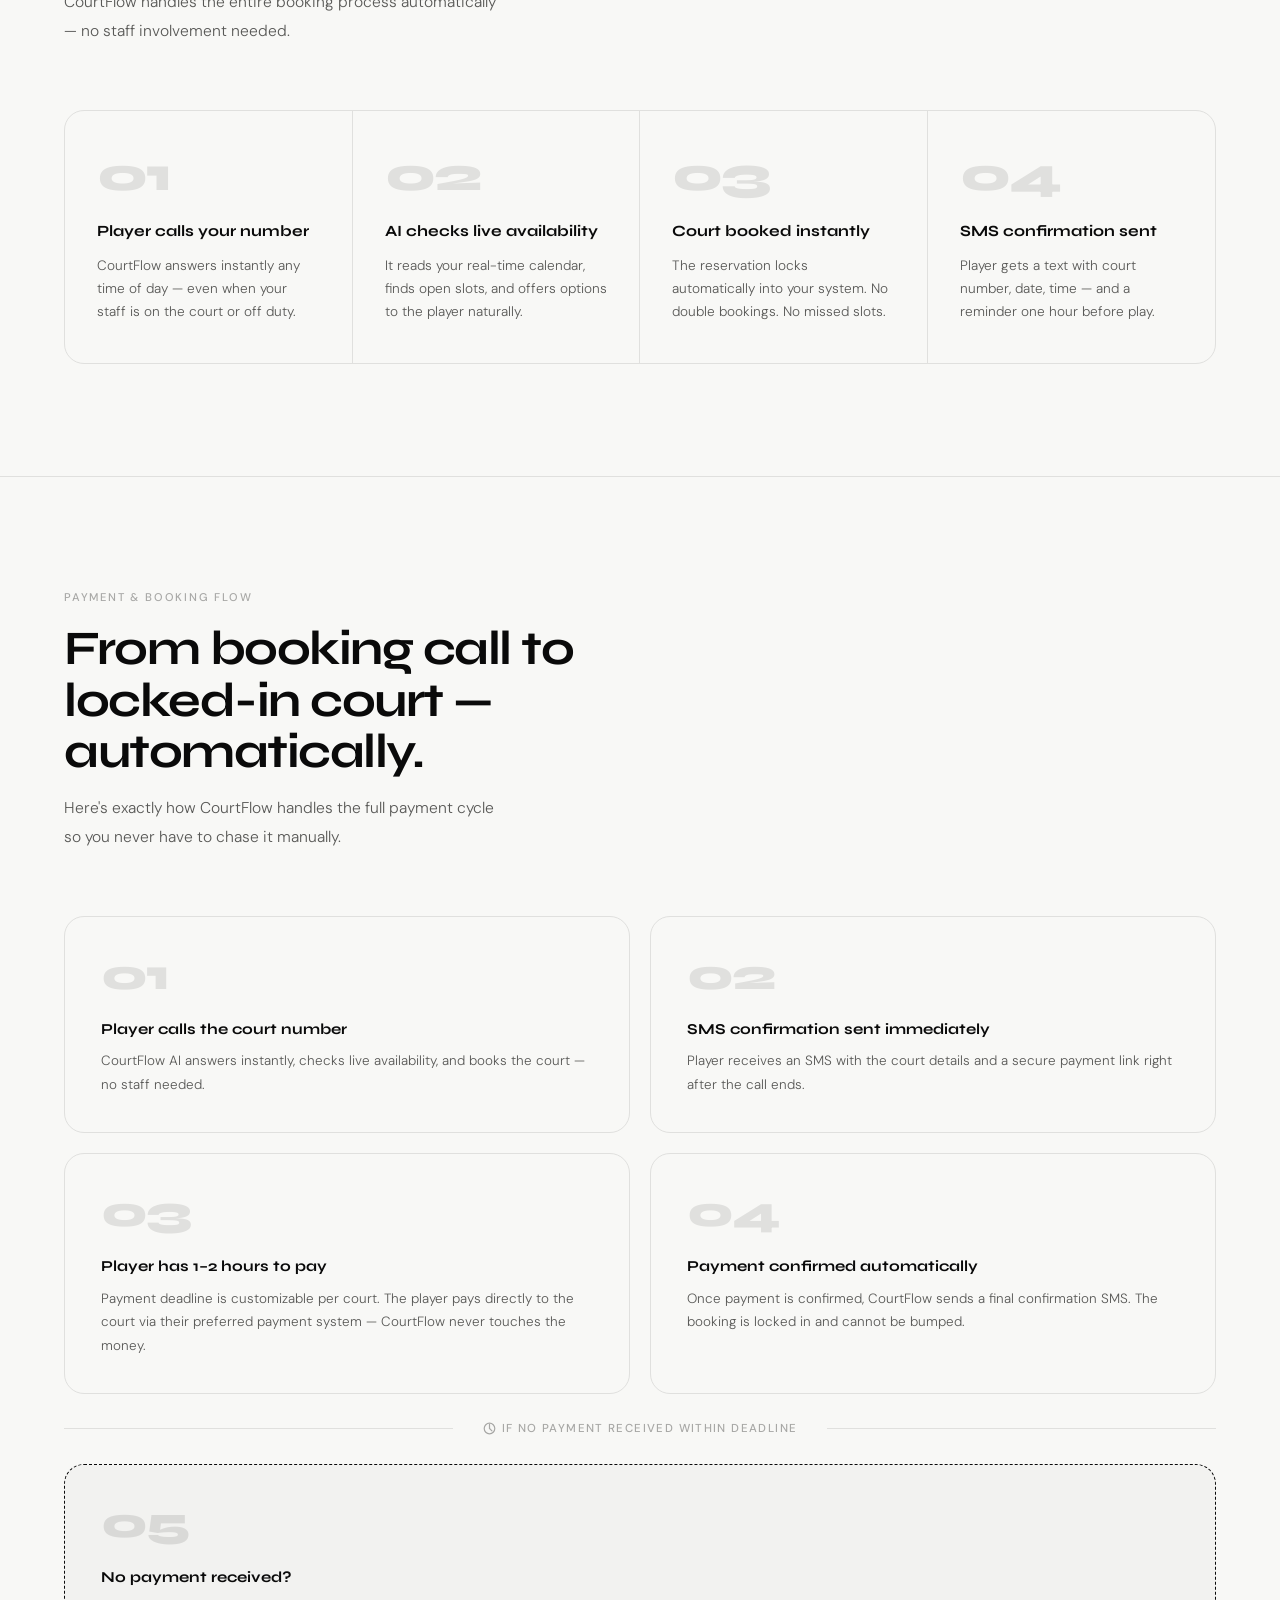
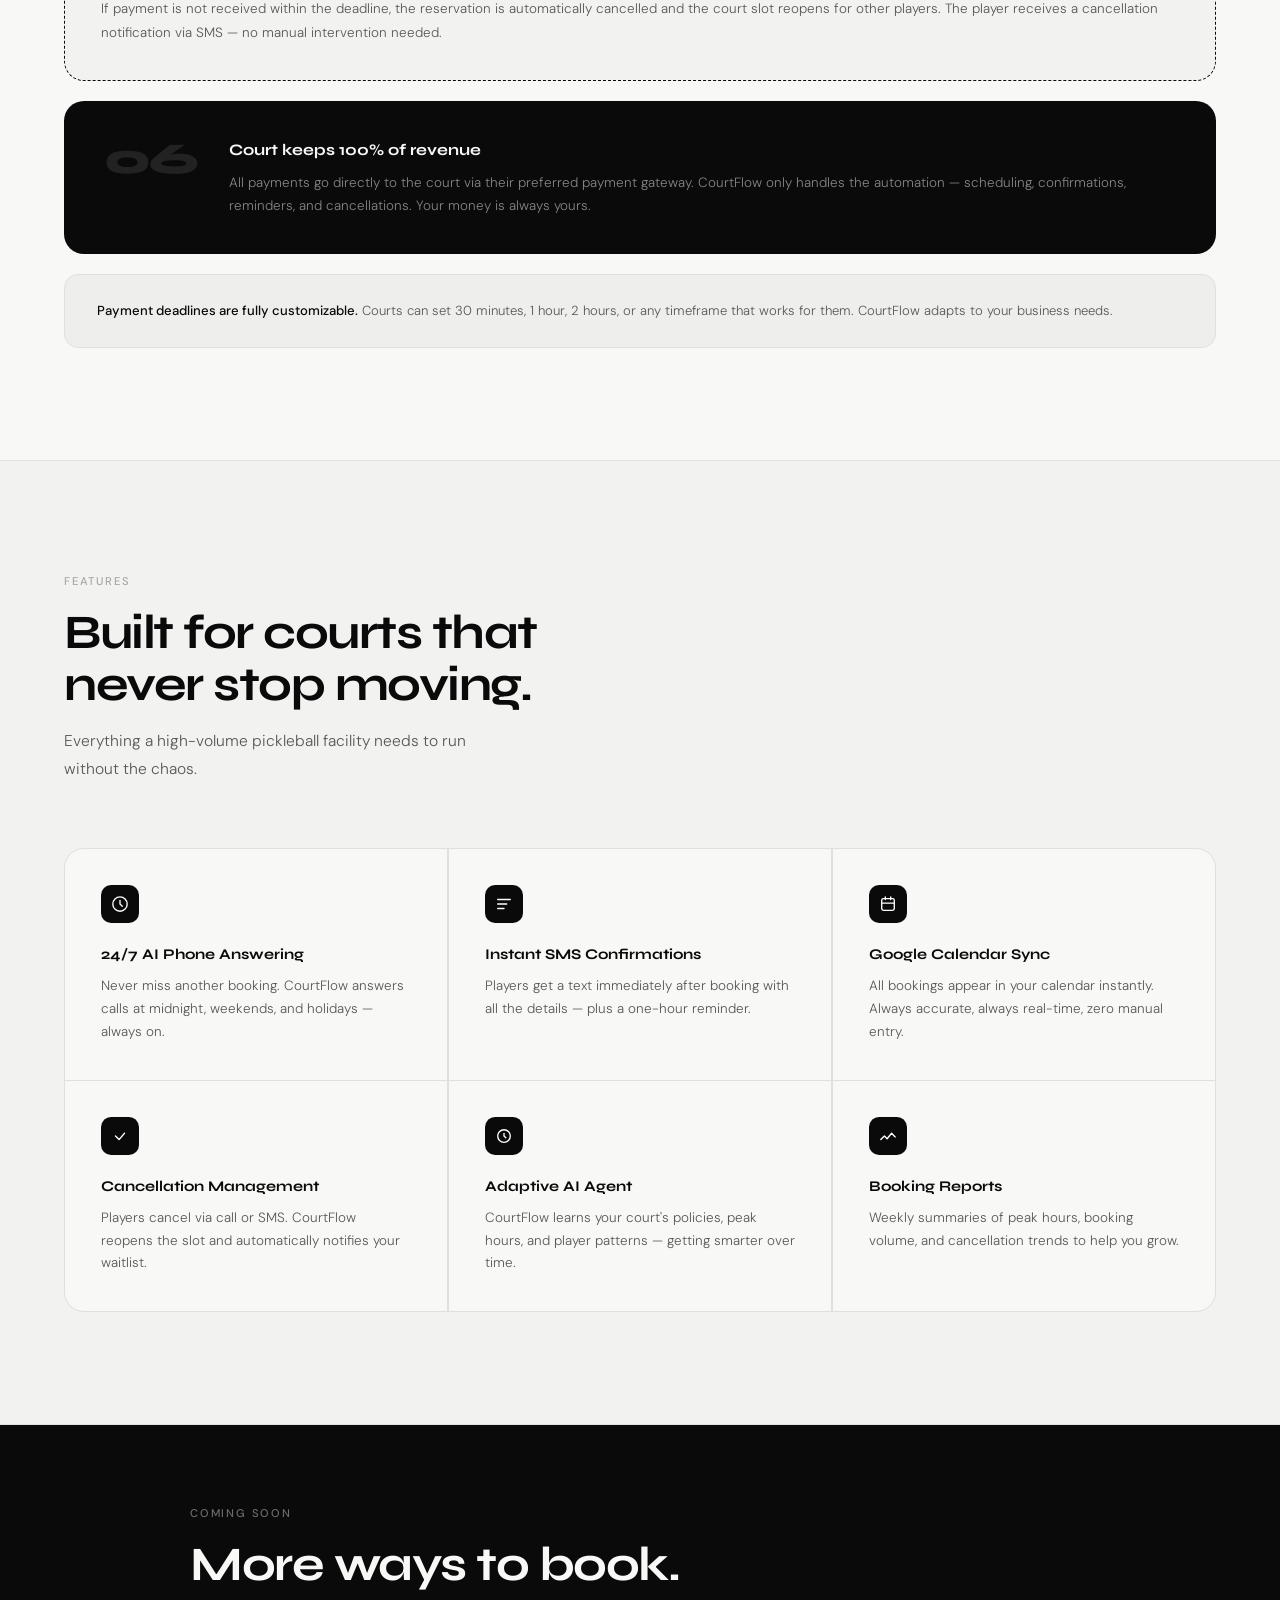
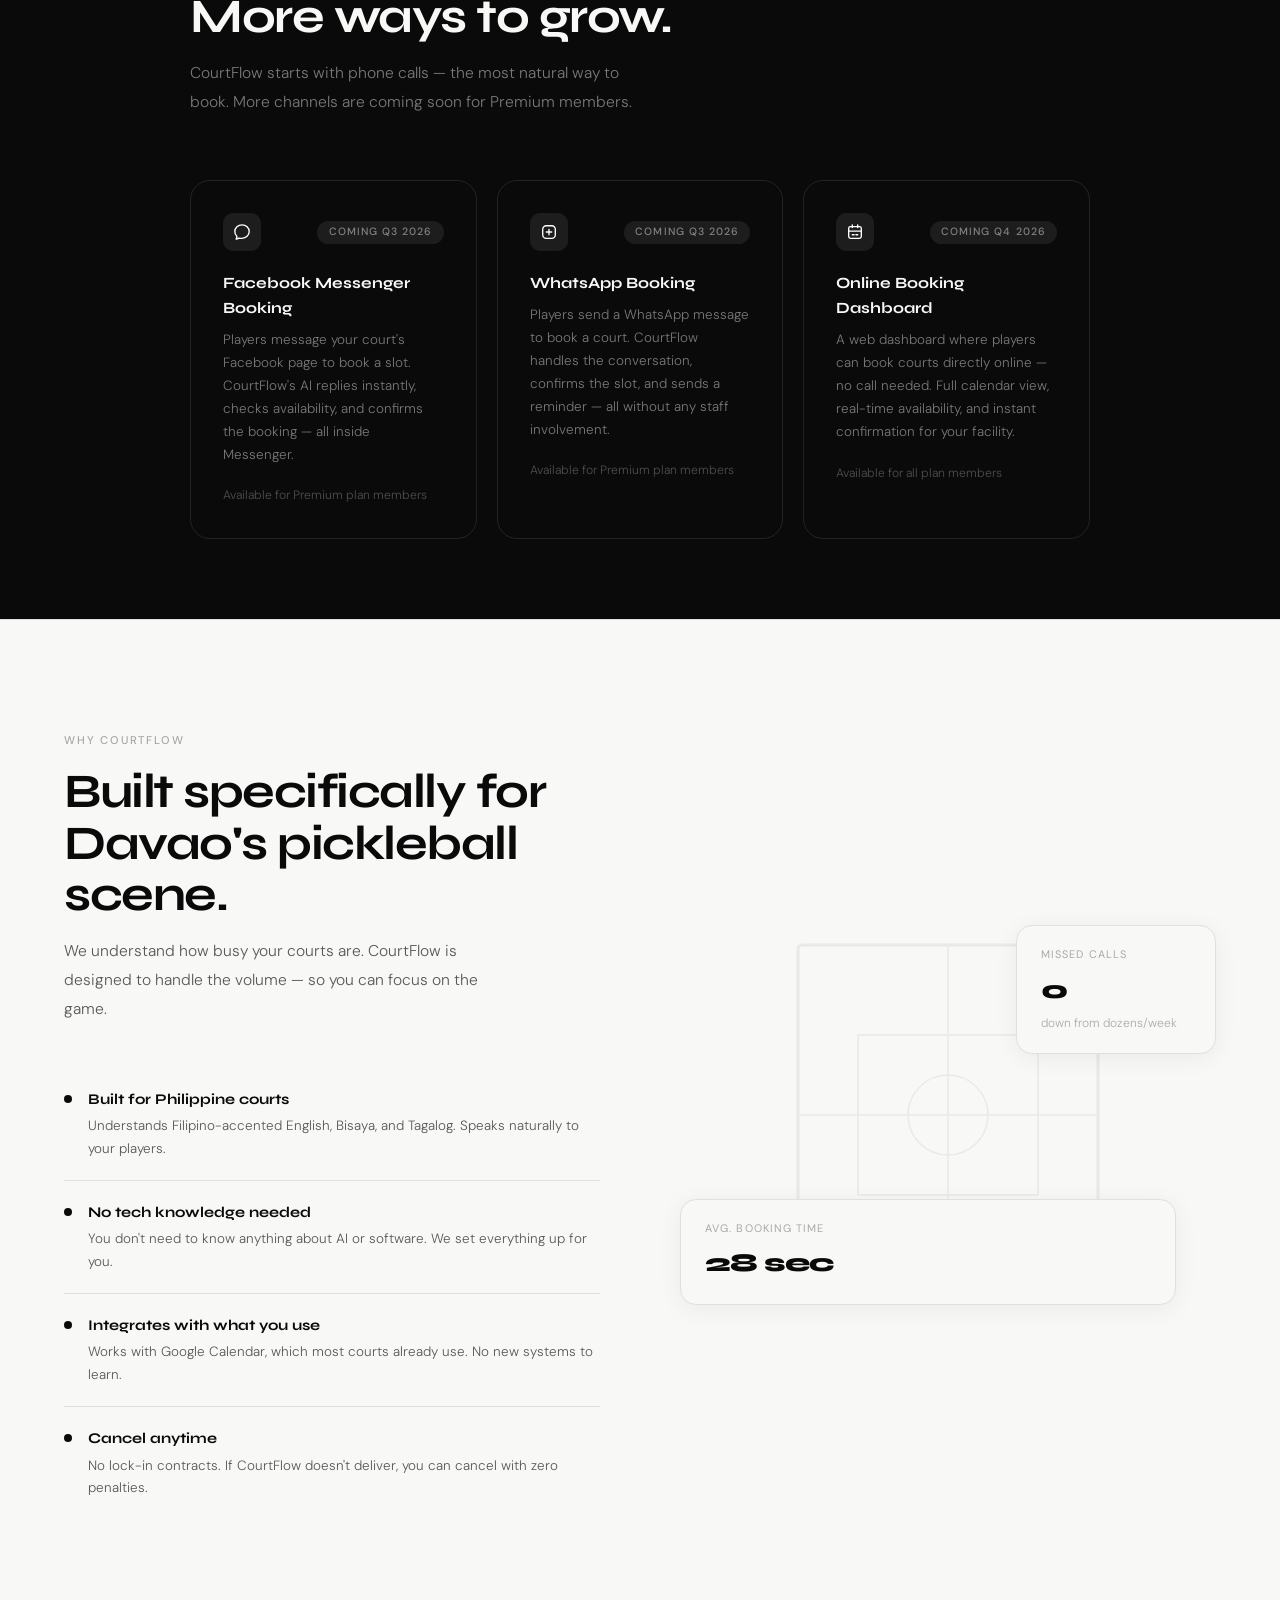
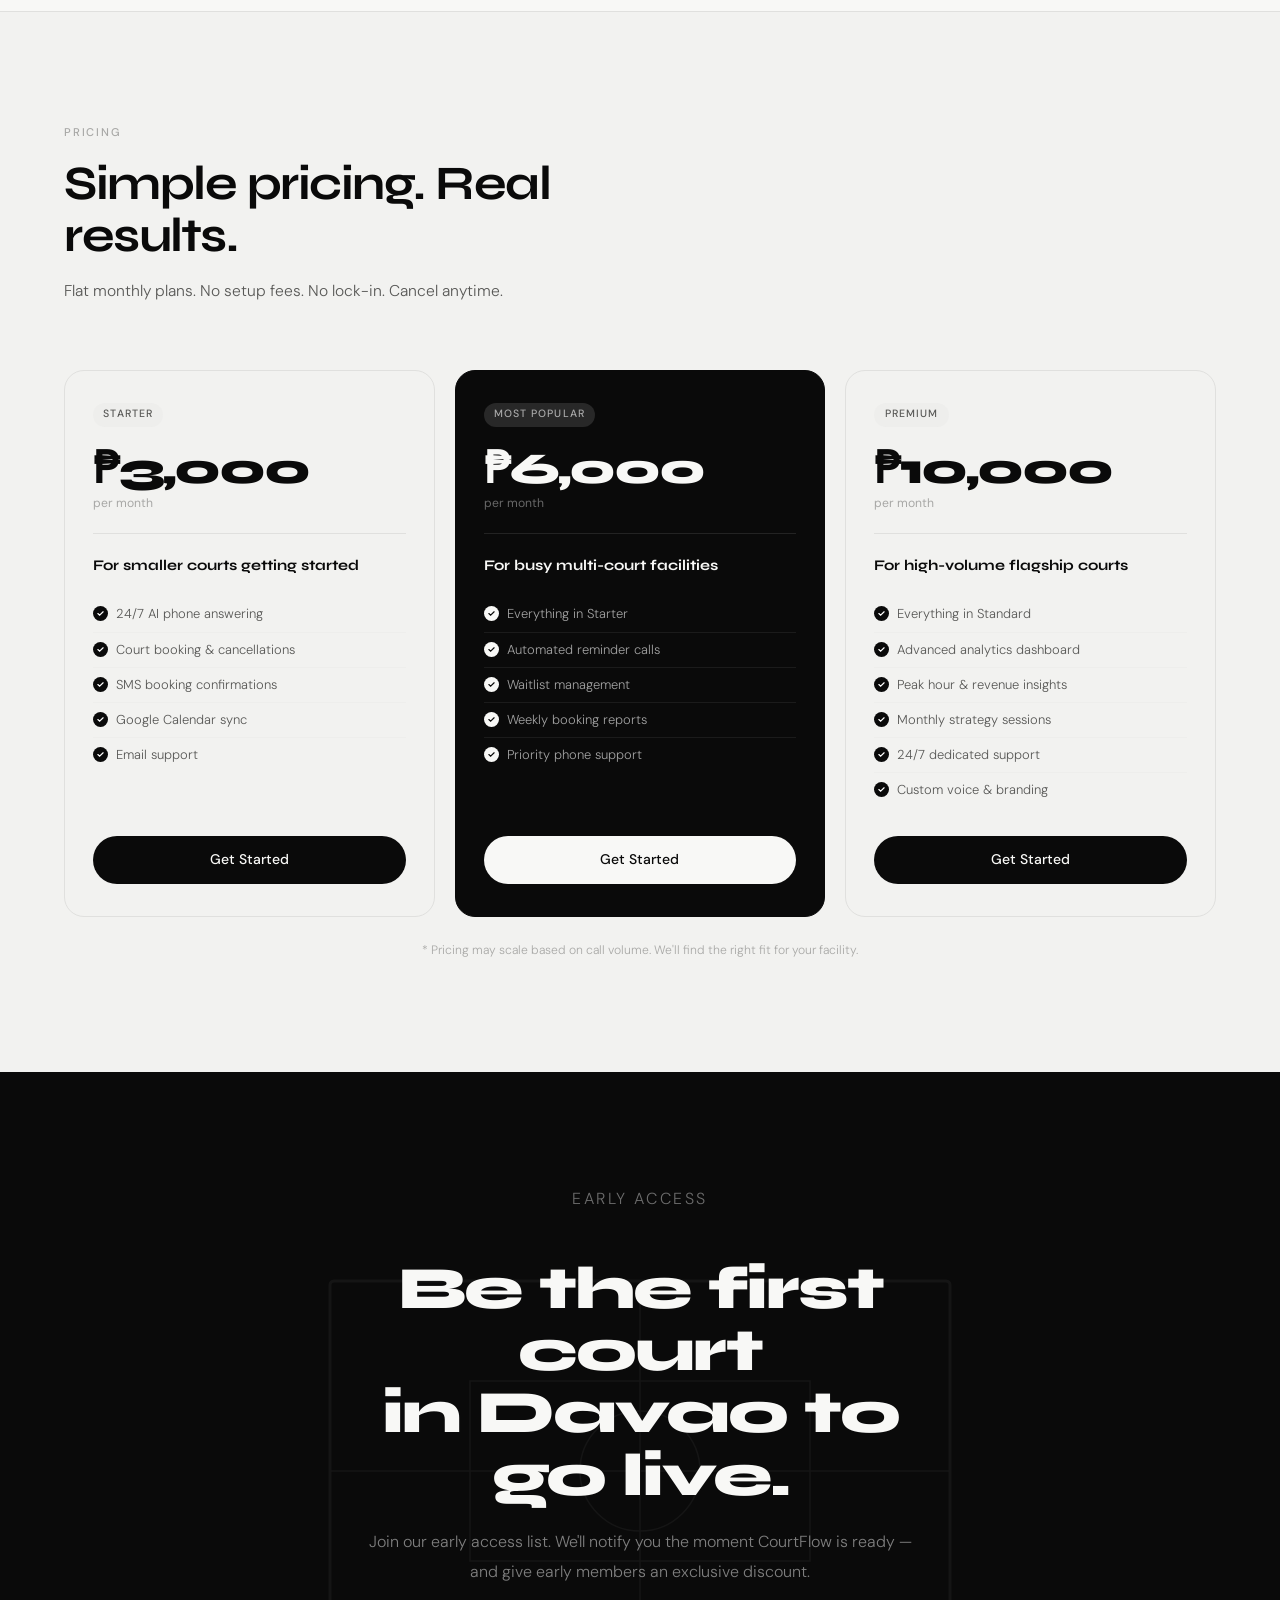
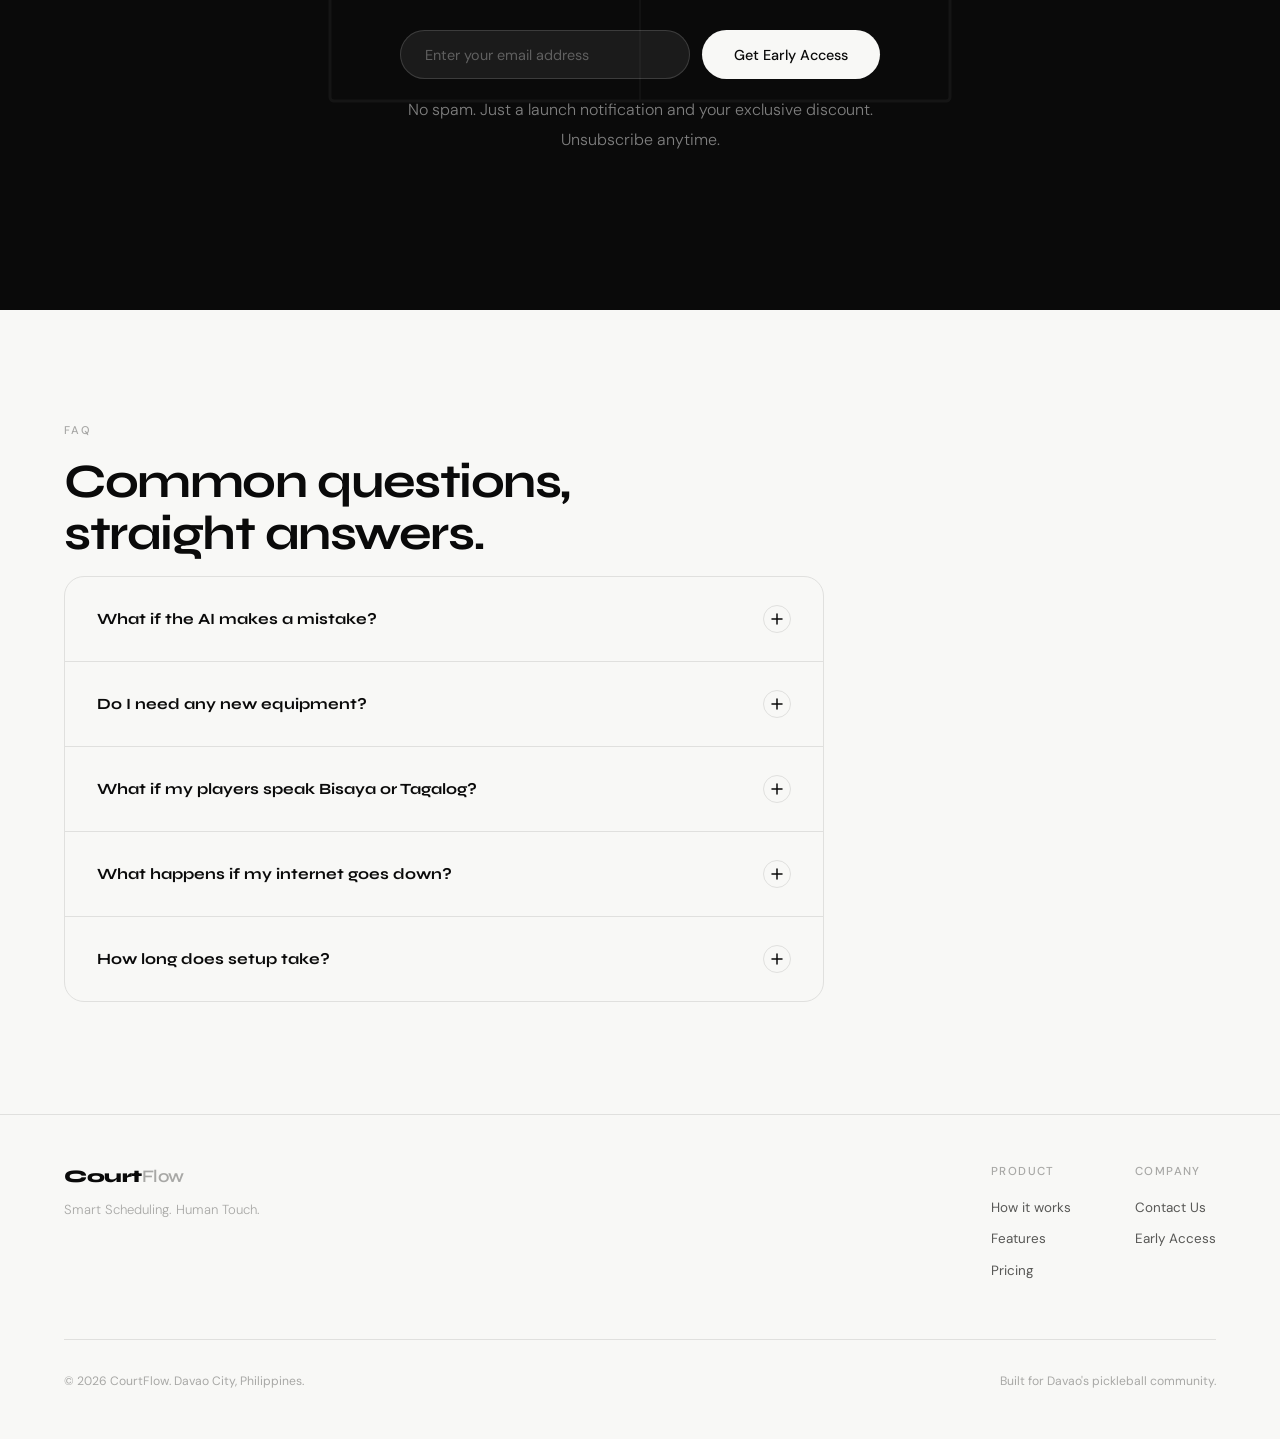
==== commit c3eaaf09: "Add FAQ section with accordion before footer Co-Authored-By: Claude Sonnet 4.6 <noreply@anthropic.co" ====
--- a/index.html
+++ b/index.html
@@ -276,6 +276,21 @@
 .footer-bottom{display:flex;justify-content:space-between;align-items:center;padding-top:2rem;border-top:1px solid var(--gray-200);flex-wrap:wrap;gap:1rem}
 .footer-copy{font-size:.76rem;color:var(--gray-400)}
 .footer-made{font-size:.76rem;color:var(--gray-400)}
+
+/* FAQ */
+.faq-list{display:flex;flex-direction:column;gap:0;border:1.5px solid var(--gray-200);border-radius:20px;overflow:hidden;max-width:760px}
+.faq-item{border-bottom:1.5px solid var(--gray-200)}
+.faq-item:last-child{border-bottom:none}
+.faq-q{width:100%;background:none;border:none;padding:1.75rem 2rem;text-align:left;cursor:pointer;display:flex;align-items:center;justify-content:space-between;gap:1.5rem;font-family:var(--display);font-size:.975rem;font-weight:700;color:var(--black);transition:background .2s}
+.faq-q:hover{background:var(--gray-100)}
+.faq-q.open{background:var(--gray-100)}
+.faq-icon{width:28px;height:28px;border-radius:50%;border:1.5px solid var(--gray-200);display:flex;align-items:center;justify-content:center;flex-shrink:0;transition:transform .3s,background .2s,border-color .2s}
+.faq-q.open .faq-icon{background:var(--black);border-color:var(--black);transform:rotate(45deg)}
+.faq-icon svg{transition:stroke .2s}
+.faq-q.open .faq-icon svg{stroke:white}
+.faq-a{max-height:0;overflow:hidden;transition:max-height .35s ease,padding .35s ease}
+.faq-a.open{max-height:200px}
+.faq-a-inner{padding:0 2rem 1.75rem;font-size:.875rem;color:var(--gray-600);font-weight:300;line-height:1.8}
 
 /* PAYMENT FLOW */
 .pflow-grid{display:grid;grid-template-columns:repeat(2,1fr);gap:1.25rem;margin-bottom:1.25rem}
@@ -854,6 +869,50 @@
   </div>
 </section>
 
+<!-- FAQ -->
+<section id="faq">
+  <p class="section-eyebrow reveal">FAQ</p>
+  <h2 class="section-h reveal">Common questions, straight answers.</h2>
+
+  <div class="faq-list reveal">
+    <div class="faq-item">
+      <button class="faq-q" onclick="toggleFaq(this)">
+        What if the AI makes a mistake?
+        <span class="faq-icon"><svg width="12" height="12" viewBox="0 0 12 12" fill="none"><path d="M6 1v10M1 6h10" stroke="#0a0a0a" stroke-width="1.5" stroke-linecap="round"/></svg></span>
+      </button>
+      <div class="faq-a"><p class="faq-a-inner">CourtFlow is built with human escalation. If the AI is unsure, it transfers the call to your staff immediately. You're always in control.</p></div>
+    </div>
+    <div class="faq-item">
+      <button class="faq-q" onclick="toggleFaq(this)">
+        Do I need any new equipment?
+        <span class="faq-icon"><svg width="12" height="12" viewBox="0 0 12 12" fill="none"><path d="M6 1v10M1 6h10" stroke="#0a0a0a" stroke-width="1.5" stroke-linecap="round"/></svg></span>
+      </button>
+      <div class="faq-a"><p class="faq-a-inner">No. CourtFlow works with your existing phone number and Google Calendar. Zero new hardware required.</p></div>
+    </div>
+    <div class="faq-item">
+      <button class="faq-q" onclick="toggleFaq(this)">
+        What if my players speak Bisaya or Tagalog?
+        <span class="faq-icon"><svg width="12" height="12" viewBox="0 0 12 12" fill="none"><path d="M6 1v10M1 6h10" stroke="#0a0a0a" stroke-width="1.5" stroke-linecap="round"/></svg></span>
+      </button>
+      <div class="faq-a"><p class="faq-a-inner">CourtFlow understands Filipino-accented English, Bisaya, and Tagalog naturally. No extra setup needed.</p></div>
+    </div>
+    <div class="faq-item">
+      <button class="faq-q" onclick="toggleFaq(this)">
+        What happens if my internet goes down?
+        <span class="faq-icon"><svg width="12" height="12" viewBox="0 0 12 12" fill="none"><path d="M6 1v10M1 6h10" stroke="#0a0a0a" stroke-width="1.5" stroke-linecap="round"/></svg></span>
+      </button>
+      <div class="faq-a"><p class="faq-a-inner">Bookings are stored in Google Calendar which syncs automatically. Your data is always safe and recoverable.</p></div>
+    </div>
+    <div class="faq-item">
+      <button class="faq-q" onclick="toggleFaq(this)">
+        How long does setup take?
+        <span class="faq-icon"><svg width="12" height="12" viewBox="0 0 12 12" fill="none"><path d="M6 1v10M1 6h10" stroke="#0a0a0a" stroke-width="1.5" stroke-linecap="round"/></svg></span>
+      </button>
+      <div class="faq-a"><p class="faq-a-inner">Most courts are fully live within 48 hours of signing up. We handle the entire setup for you.</p></div>
+    </div>
+  </div>
+</section>
+
 <!-- CONTACT MODAL -->
 <div class="modal-overlay" id="contactModal" onclick="closeContactOutside(event)">
   <div class="modal">
@@ -955,6 +1014,13 @@
 document.querySelectorAll('.pricing-grid .pc').forEach((el,i)=>{
   el.style.transitionDelay=`${i*0.1}s`;
 });
+
+// FAQ
+function toggleFaq(btn){
+  const isOpen=btn.classList.contains('open');
+  document.querySelectorAll('.faq-q.open').forEach(b=>{b.classList.remove('open');b.nextElementSibling.classList.remove('open')});
+  if(!isOpen){btn.classList.add('open');btn.nextElementSibling.classList.add('open')}
+}
 
 // CONTACT MODAL
 function openContact(e){e.preventDefault();document.getElementById('contactModal').classList.add('open');document.body.style.overflow='hidden'}
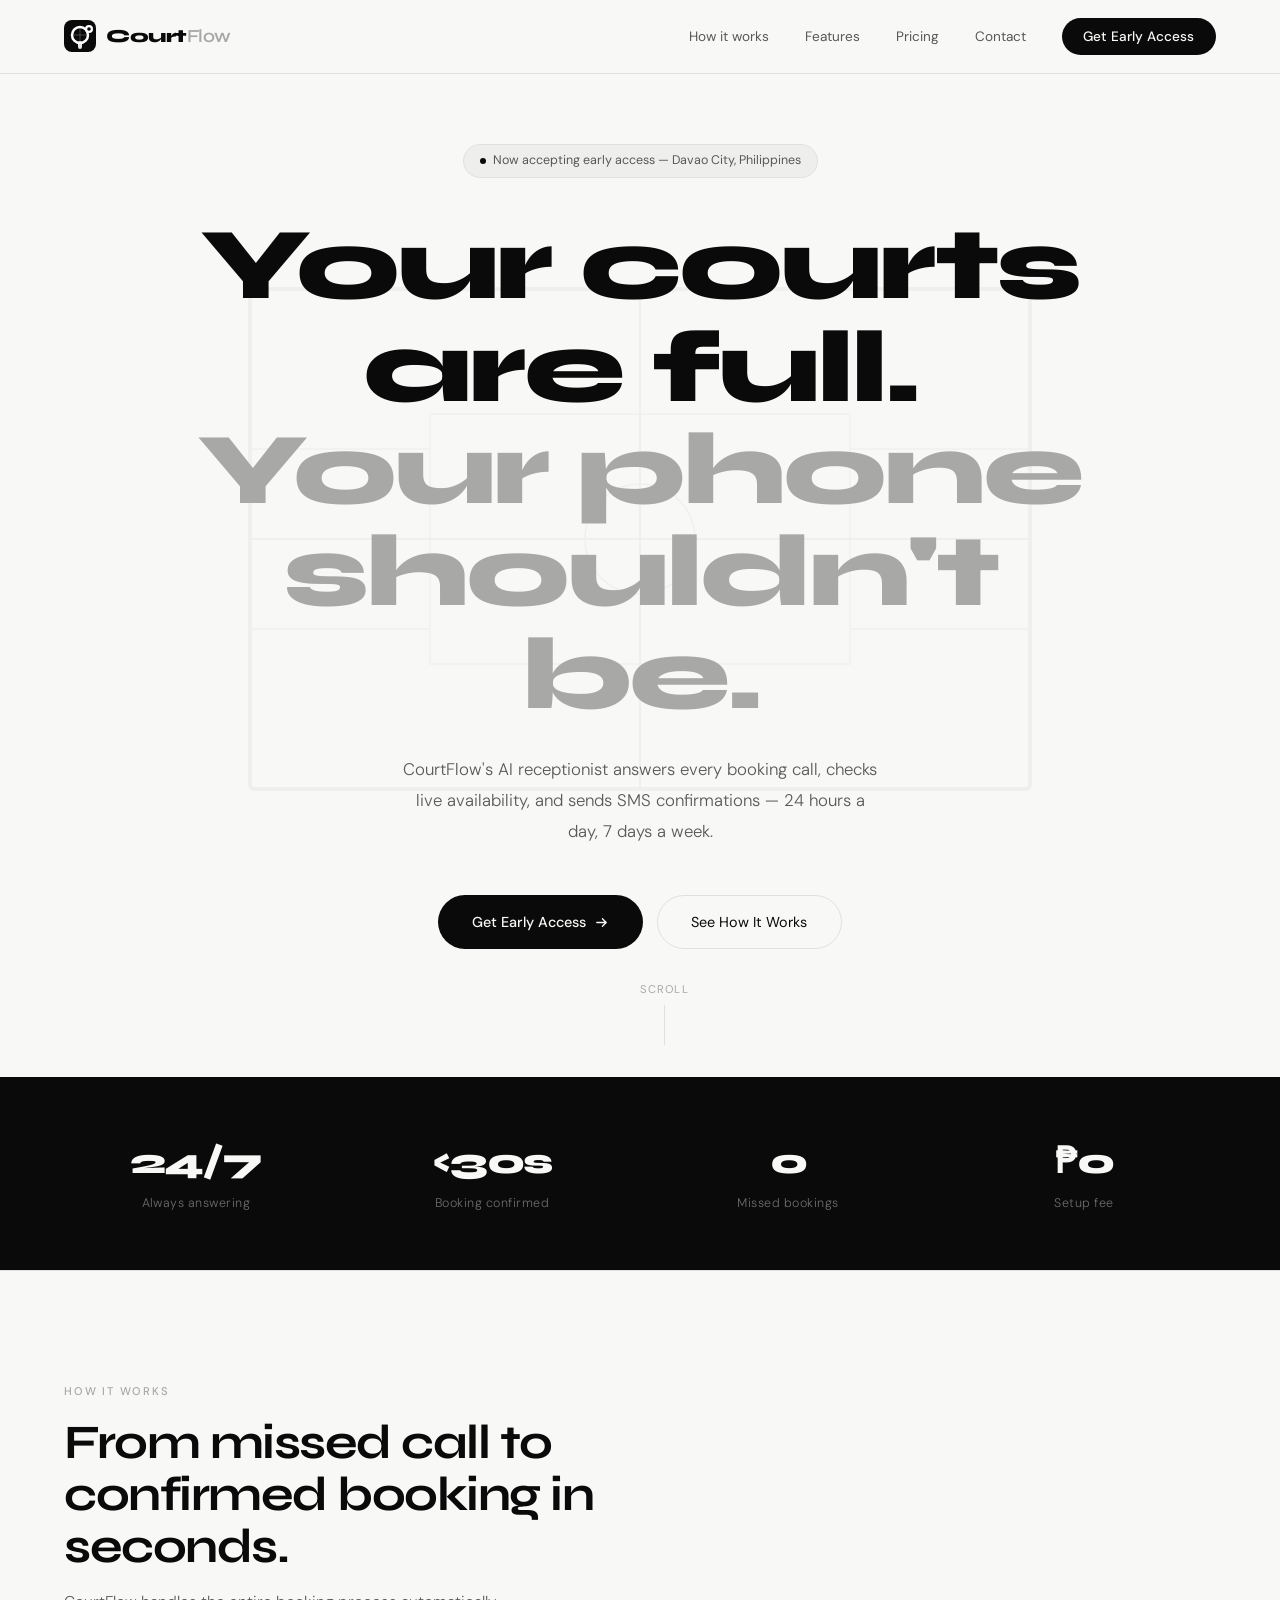
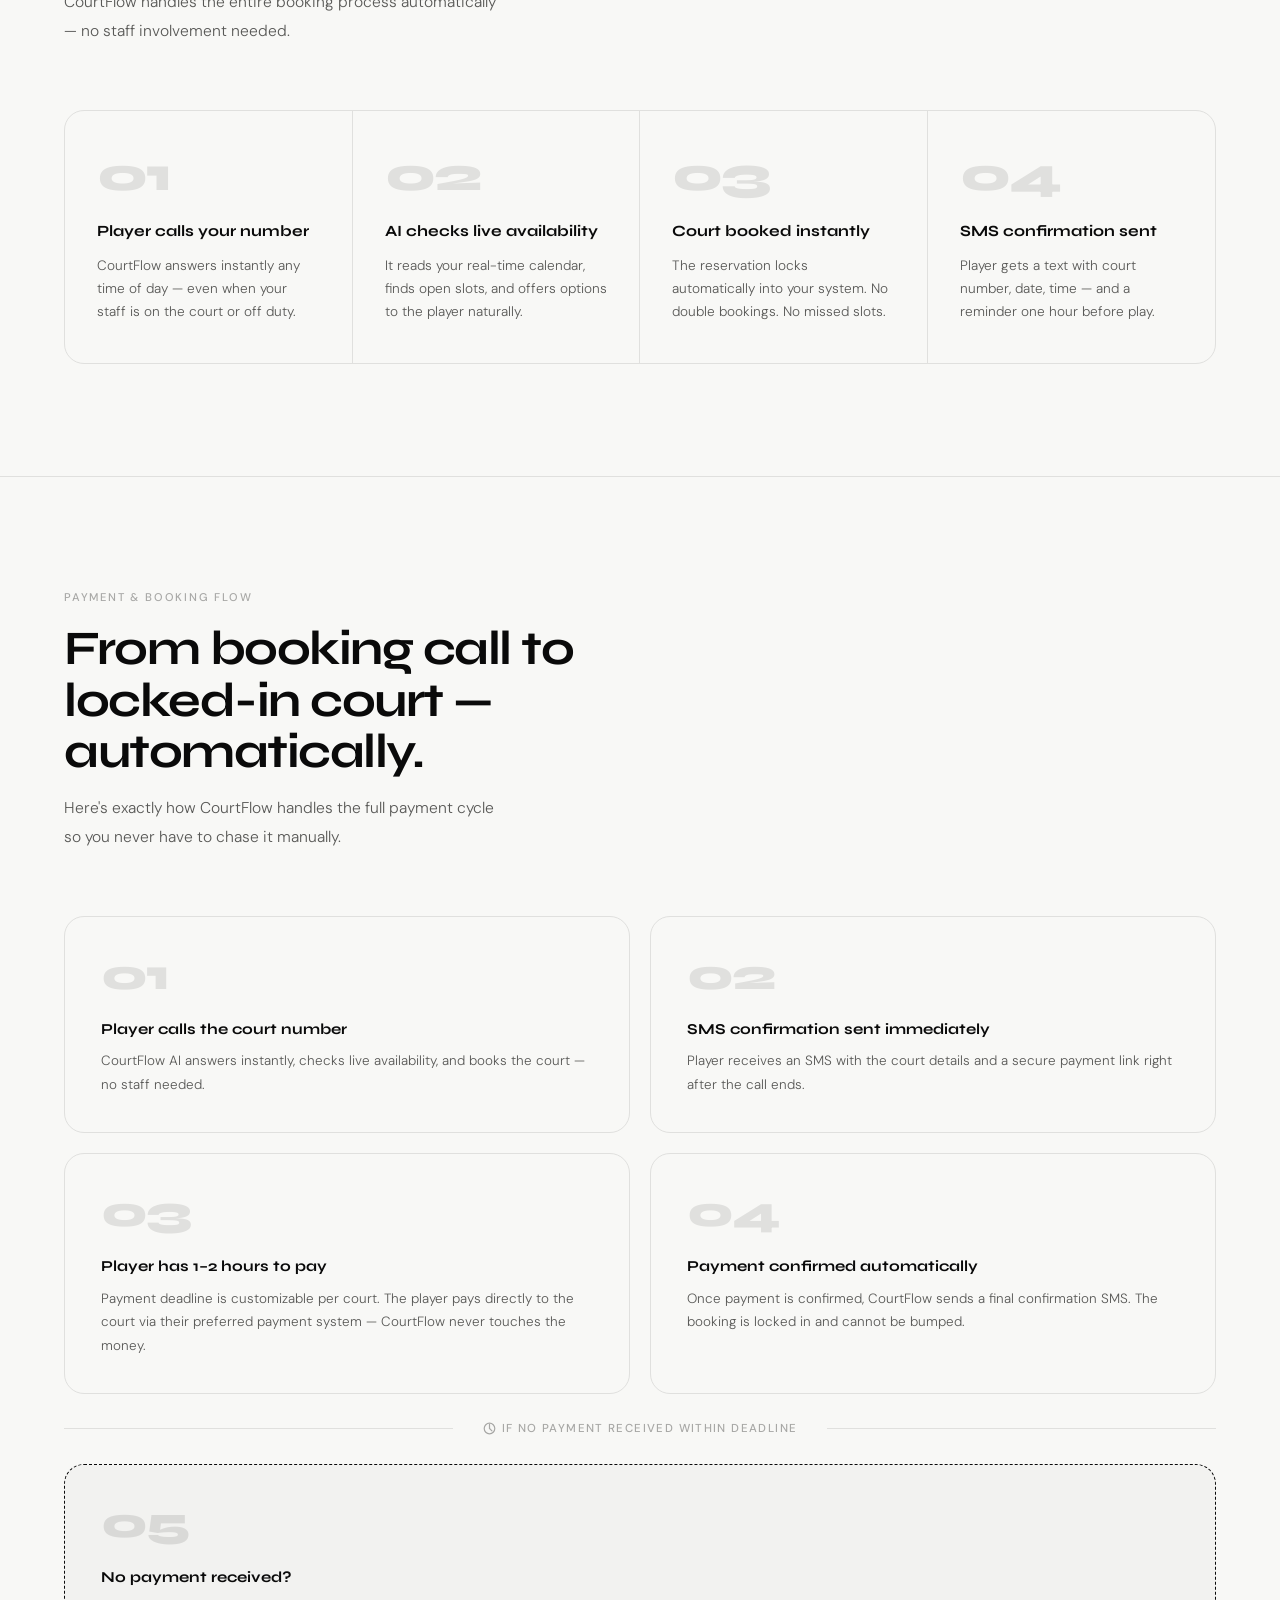
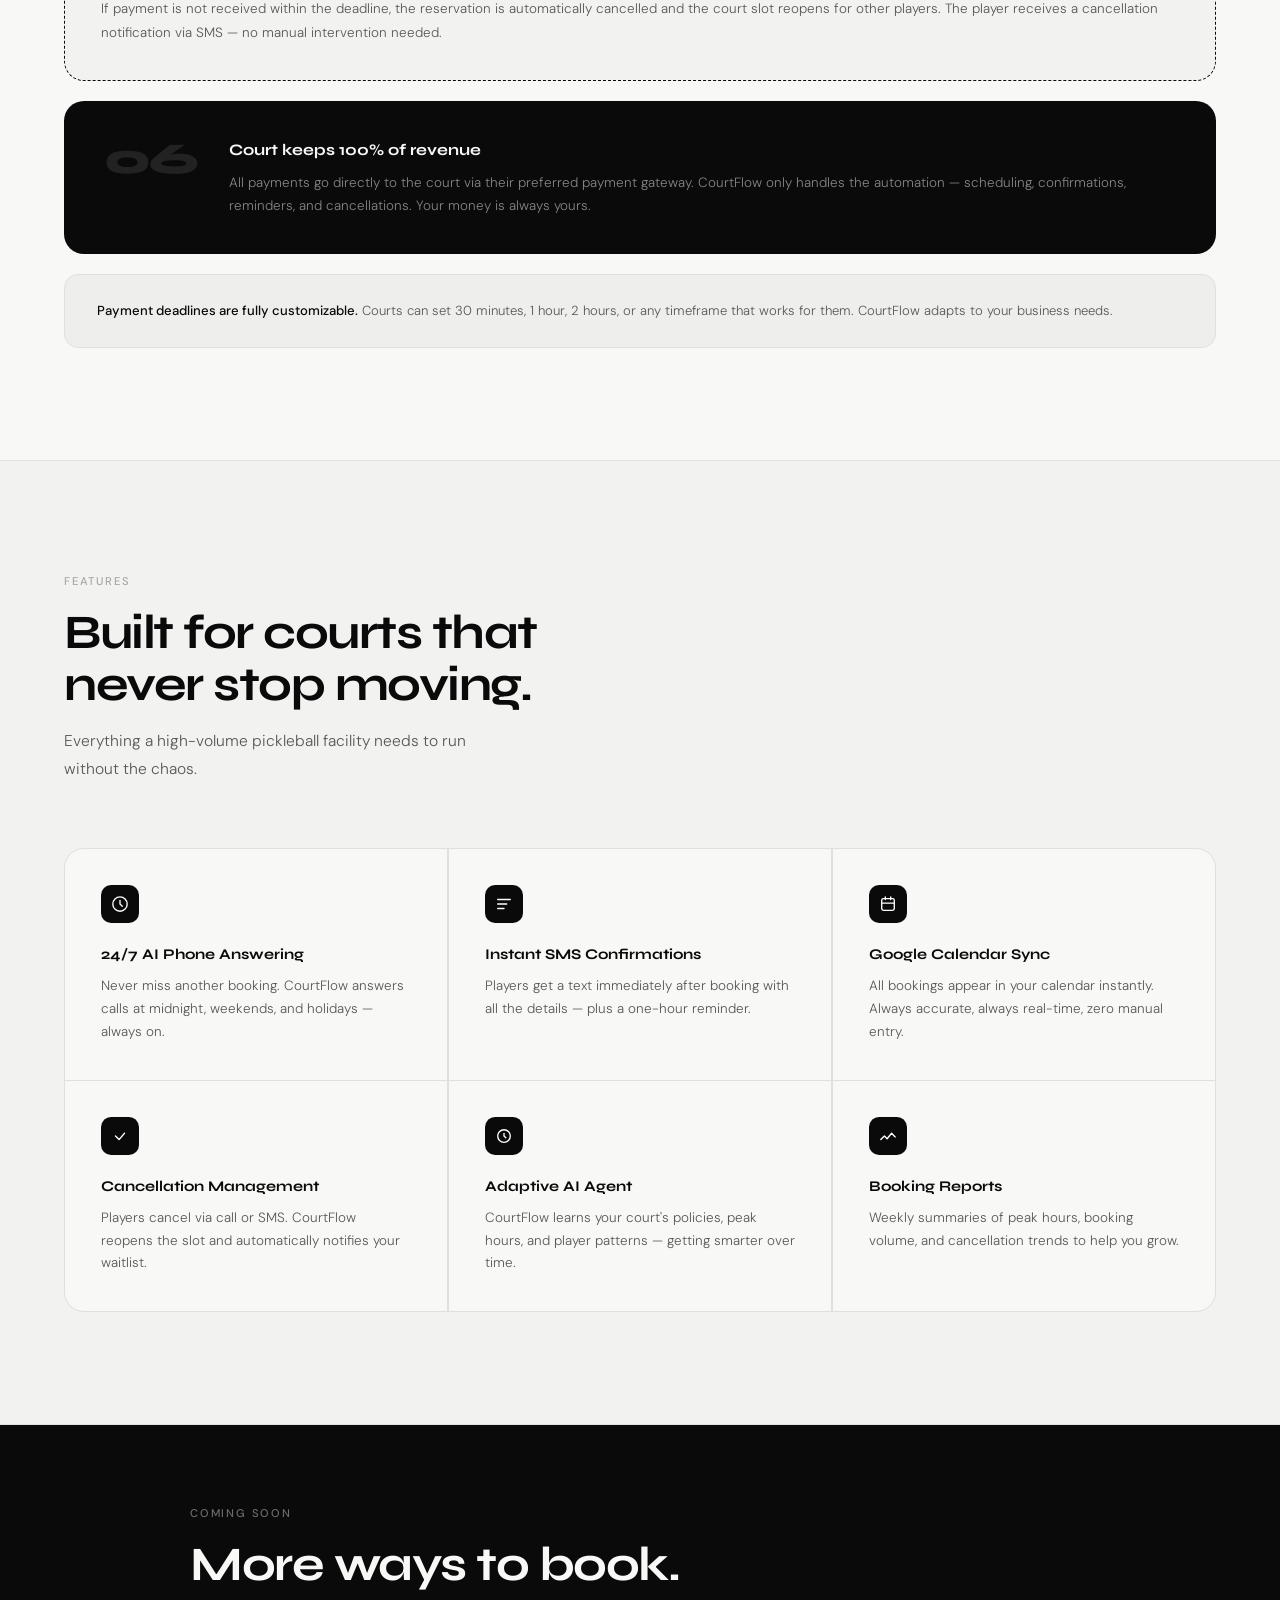
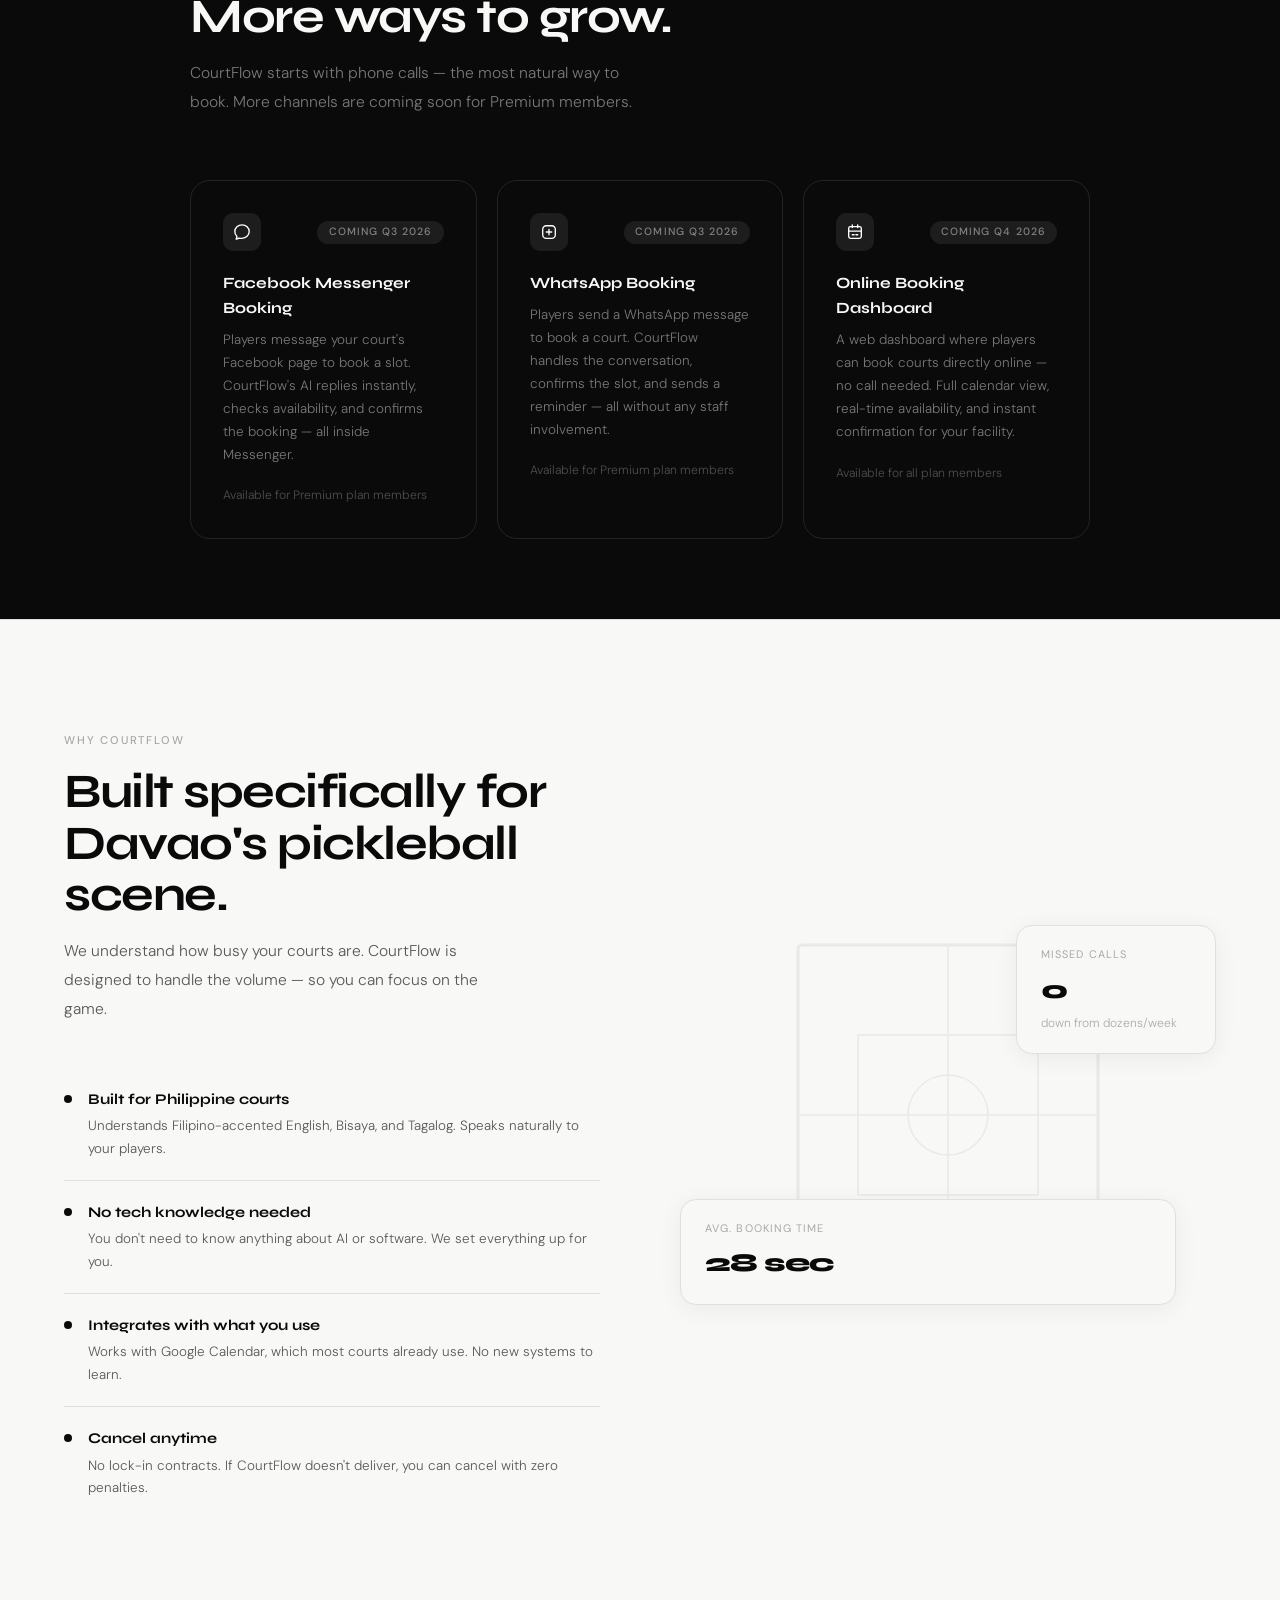
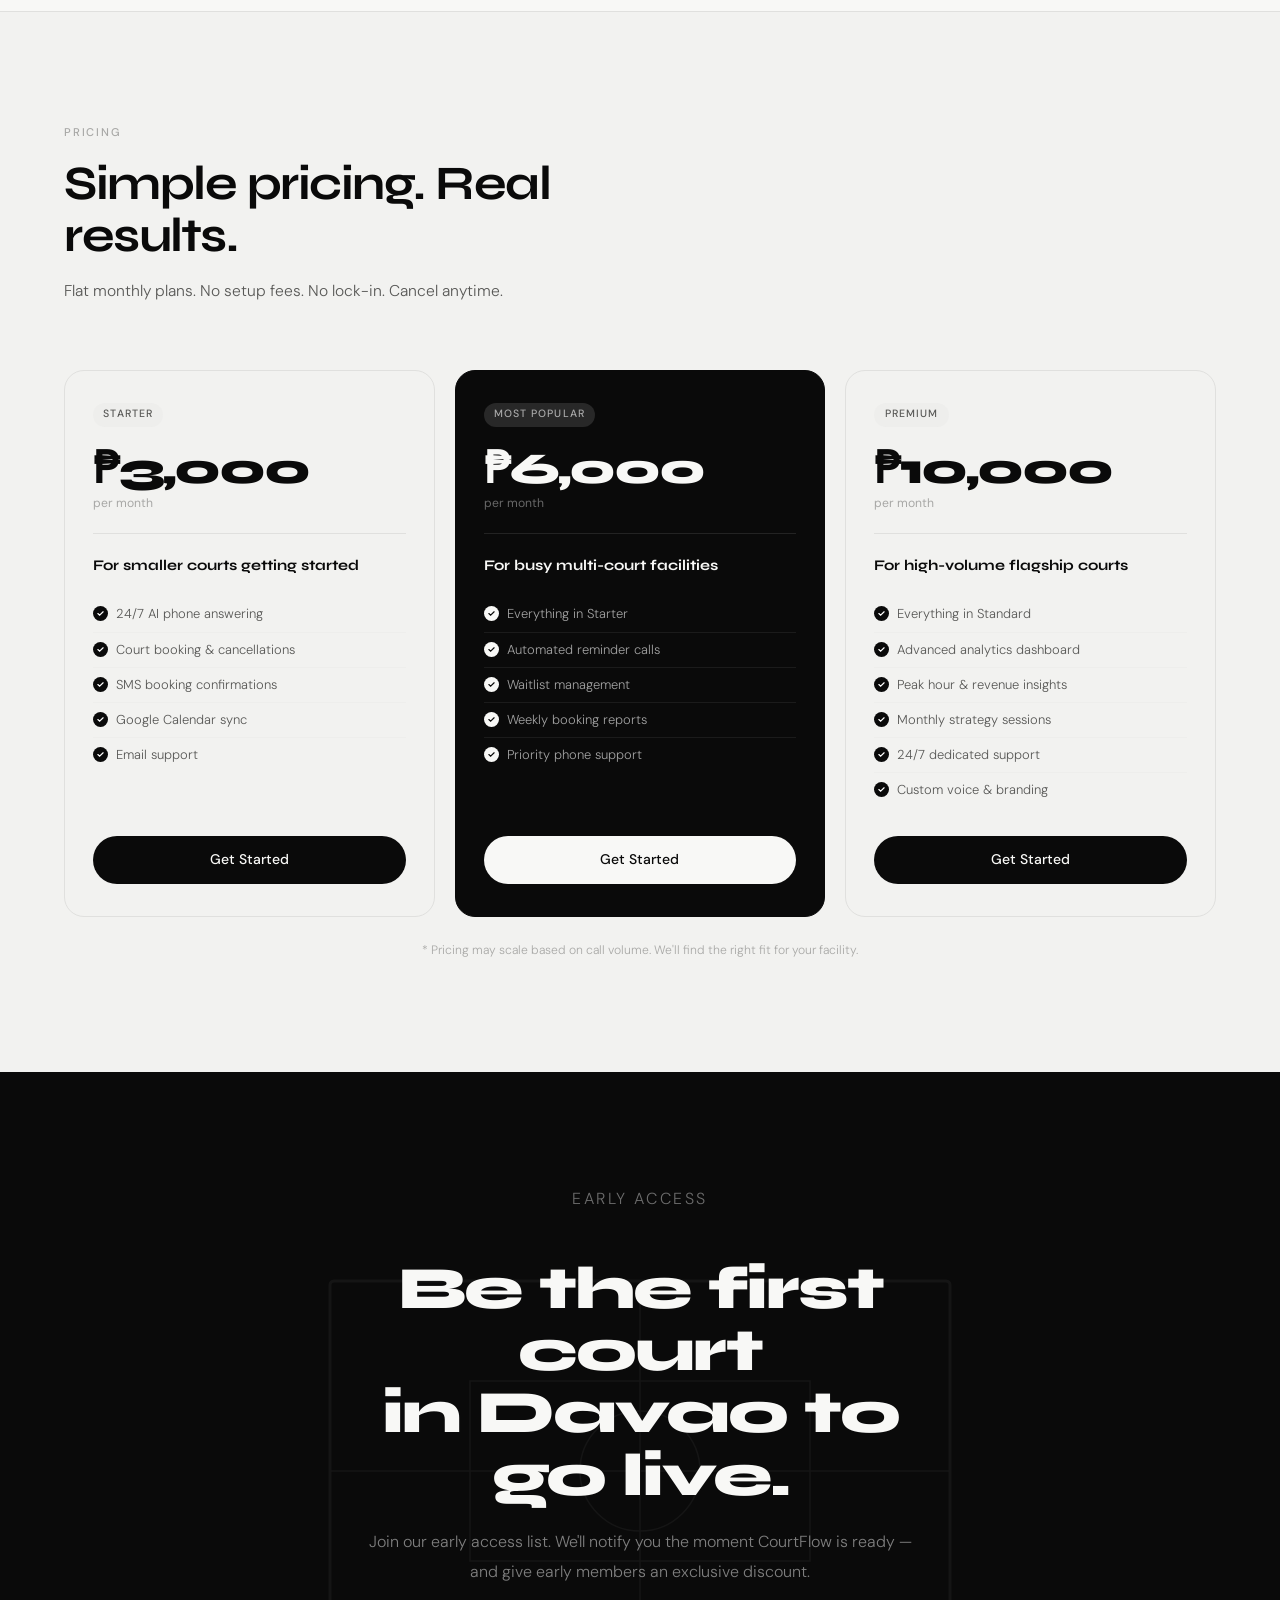
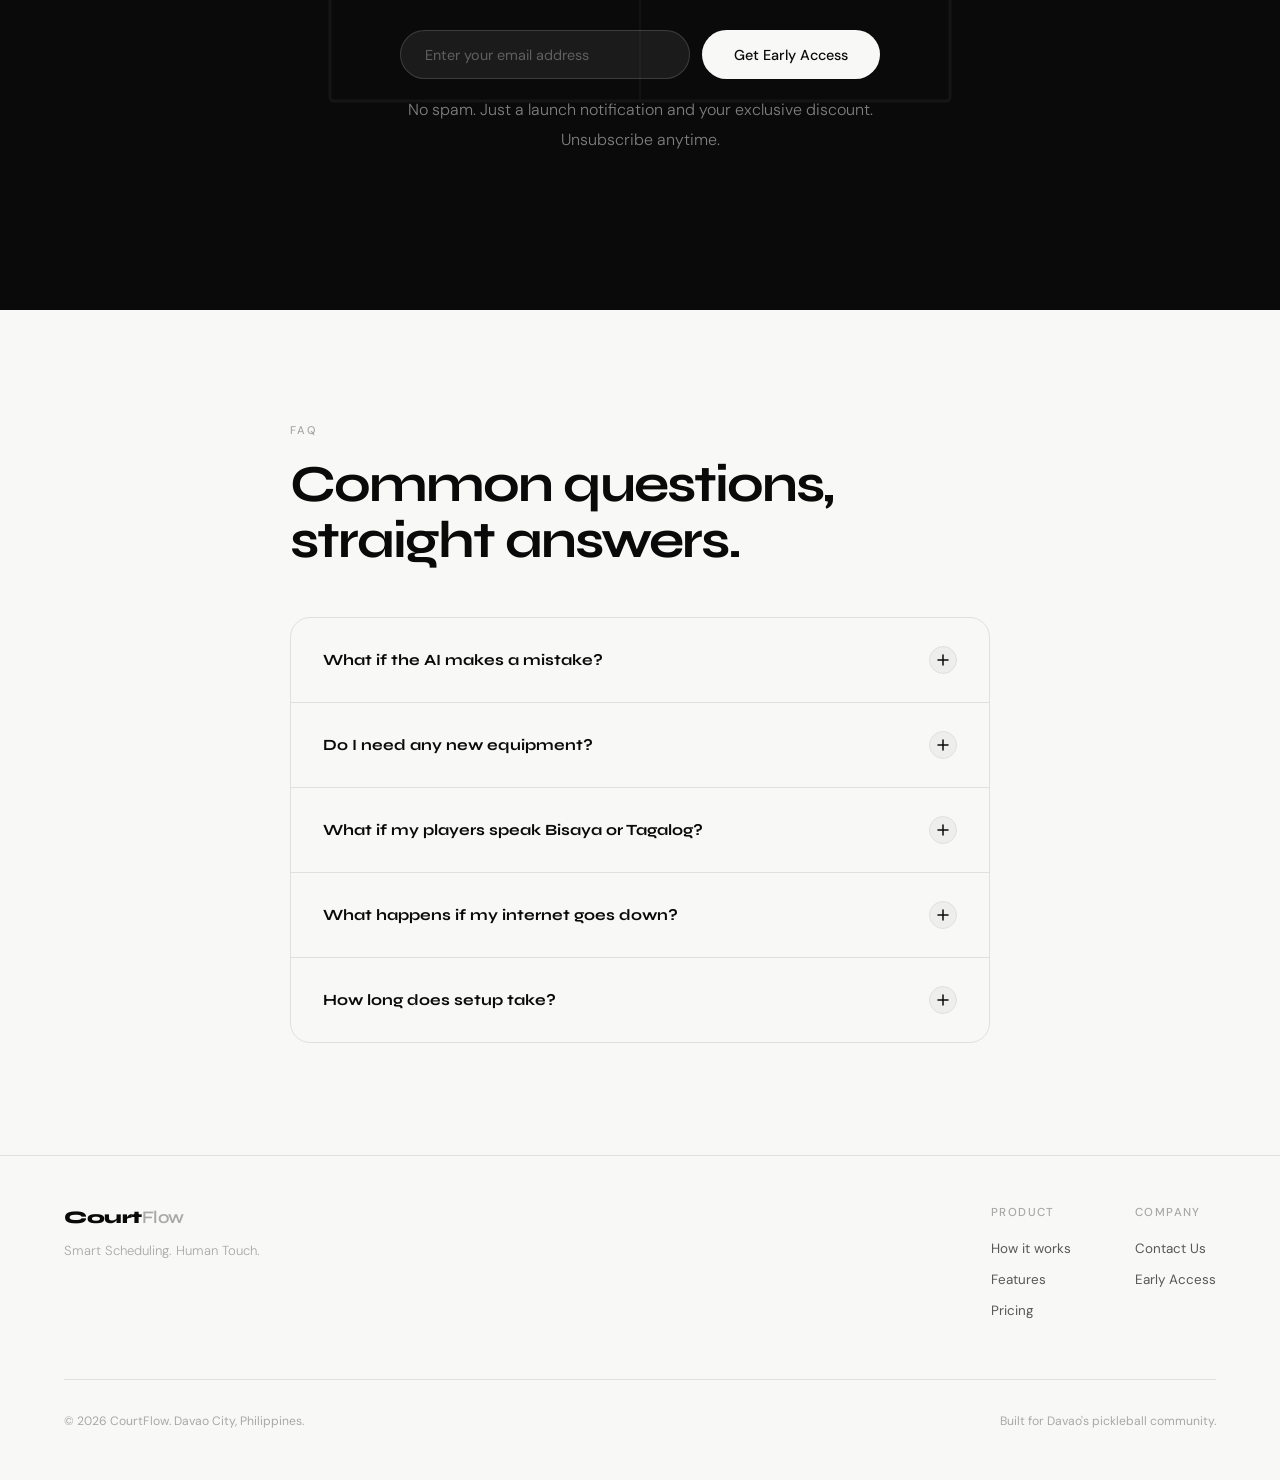
==== commit c64d277b: "Redesign FAQ section: centered layout, improved toggle, smooth animations, stagger reveal Co-Authore" ====
--- a/index.html
+++ b/index.html
@@ -278,18 +278,22 @@
 .footer-made{font-size:.76rem;color:var(--gray-400)}
 
 /* FAQ */
-.faq-list{display:flex;flex-direction:column;gap:0;border:1.5px solid var(--gray-200);border-radius:20px;overflow:hidden;max-width:760px}
-.faq-item{border-bottom:1.5px solid var(--gray-200)}
+#faq{padding:7rem 5%}
+.faq-inner{max-width:700px;margin:0 auto}
+#faq .section-eyebrow{margin-bottom:1rem}
+#faq .section-h{font-size:clamp(2.5rem,5vw,3.25rem);letter-spacing:-2px;margin-bottom:3rem;max-width:none}
+.faq-list{display:flex;flex-direction:column;border:1.5px solid var(--gray-200);border-radius:20px;overflow:hidden}
+.faq-item{border-bottom:1.5px solid var(--gray-200);transition:padding-left .25s ease}
 .faq-item:last-child{border-bottom:none}
+.faq-item:hover{padding-left:.35rem}
 .faq-q{width:100%;background:none;border:none;padding:1.75rem 2rem;text-align:left;cursor:pointer;display:flex;align-items:center;justify-content:space-between;gap:1.5rem;font-family:var(--display);font-size:.975rem;font-weight:700;color:var(--black);transition:background .2s}
-.faq-q:hover{background:var(--gray-100)}
-.faq-q.open{background:var(--gray-100)}
-.faq-icon{width:28px;height:28px;border-radius:50%;border:1.5px solid var(--gray-200);display:flex;align-items:center;justify-content:center;flex-shrink:0;transition:transform .3s,background .2s,border-color .2s}
+.faq-q:hover,.faq-q.open{background:var(--gray-100)}
+.faq-icon{width:28px;height:28px;border-radius:50%;border:1.5px solid var(--gray-200);background:var(--gray-100);display:flex;align-items:center;justify-content:center;flex-shrink:0;transition:transform .35s ease,background .25s,border-color .25s}
 .faq-q.open .faq-icon{background:var(--black);border-color:var(--black);transform:rotate(45deg)}
-.faq-icon svg{transition:stroke .2s}
-.faq-q.open .faq-icon svg{stroke:white}
-.faq-a{max-height:0;overflow:hidden;transition:max-height .35s ease,padding .35s ease}
-.faq-a.open{max-height:200px}
+.faq-icon svg line{transition:stroke .25s}
+.faq-q.open .faq-icon svg line{stroke:white}
+.faq-a{max-height:0;overflow:hidden;opacity:0;transition:max-height .4s ease,opacity .3s ease}
+.faq-a.open{max-height:300px;opacity:1}
 .faq-a-inner{padding:0 2rem 1.75rem;font-size:.875rem;color:var(--gray-600);font-weight:300;line-height:1.8}
 
 /* PAYMENT FLOW */
@@ -871,44 +875,46 @@
 
 <!-- FAQ -->
 <section id="faq">
-  <p class="section-eyebrow reveal">FAQ</p>
-  <h2 class="section-h reveal">Common questions, straight answers.</h2>
-
-  <div class="faq-list reveal">
-    <div class="faq-item">
-      <button class="faq-q" onclick="toggleFaq(this)">
-        What if the AI makes a mistake?
-        <span class="faq-icon"><svg width="12" height="12" viewBox="0 0 12 12" fill="none"><path d="M6 1v10M1 6h10" stroke="#0a0a0a" stroke-width="1.5" stroke-linecap="round"/></svg></span>
-      </button>
-      <div class="faq-a"><p class="faq-a-inner">CourtFlow is built with human escalation. If the AI is unsure, it transfers the call to your staff immediately. You're always in control.</p></div>
-    </div>
-    <div class="faq-item">
-      <button class="faq-q" onclick="toggleFaq(this)">
-        Do I need any new equipment?
-        <span class="faq-icon"><svg width="12" height="12" viewBox="0 0 12 12" fill="none"><path d="M6 1v10M1 6h10" stroke="#0a0a0a" stroke-width="1.5" stroke-linecap="round"/></svg></span>
-      </button>
-      <div class="faq-a"><p class="faq-a-inner">No. CourtFlow works with your existing phone number and Google Calendar. Zero new hardware required.</p></div>
-    </div>
-    <div class="faq-item">
-      <button class="faq-q" onclick="toggleFaq(this)">
-        What if my players speak Bisaya or Tagalog?
-        <span class="faq-icon"><svg width="12" height="12" viewBox="0 0 12 12" fill="none"><path d="M6 1v10M1 6h10" stroke="#0a0a0a" stroke-width="1.5" stroke-linecap="round"/></svg></span>
-      </button>
-      <div class="faq-a"><p class="faq-a-inner">CourtFlow understands Filipino-accented English, Bisaya, and Tagalog naturally. No extra setup needed.</p></div>
-    </div>
-    <div class="faq-item">
-      <button class="faq-q" onclick="toggleFaq(this)">
-        What happens if my internet goes down?
-        <span class="faq-icon"><svg width="12" height="12" viewBox="0 0 12 12" fill="none"><path d="M6 1v10M1 6h10" stroke="#0a0a0a" stroke-width="1.5" stroke-linecap="round"/></svg></span>
-      </button>
-      <div class="faq-a"><p class="faq-a-inner">Bookings are stored in Google Calendar which syncs automatically. Your data is always safe and recoverable.</p></div>
-    </div>
-    <div class="faq-item">
-      <button class="faq-q" onclick="toggleFaq(this)">
-        How long does setup take?
-        <span class="faq-icon"><svg width="12" height="12" viewBox="0 0 12 12" fill="none"><path d="M6 1v10M1 6h10" stroke="#0a0a0a" stroke-width="1.5" stroke-linecap="round"/></svg></span>
-      </button>
-      <div class="faq-a"><p class="faq-a-inner">Most courts are fully live within 48 hours of signing up. We handle the entire setup for you.</p></div>
+  <div class="faq-inner">
+    <p class="section-eyebrow reveal">FAQ</p>
+    <h2 class="section-h reveal">Common questions, straight answers.</h2>
+
+    <div class="faq-list">
+      <div class="faq-item reveal">
+        <button class="faq-q" onclick="toggleFaq(this)">
+          What if the AI makes a mistake?
+          <span class="faq-icon"><svg width="12" height="12" viewBox="0 0 12 12" fill="none"><line x1="6" y1="1" x2="6" y2="11" stroke="#0a0a0a" stroke-width="1.5" stroke-linecap="round"/><line x1="1" y1="6" x2="11" y2="6" stroke="#0a0a0a" stroke-width="1.5" stroke-linecap="round"/></svg></span>
+        </button>
+        <div class="faq-a"><p class="faq-a-inner">CourtFlow is built with human escalation. If the AI is unsure, it transfers the call to your staff immediately. You're always in control.</p></div>
+      </div>
+      <div class="faq-item reveal">
+        <button class="faq-q" onclick="toggleFaq(this)">
+          Do I need any new equipment?
+          <span class="faq-icon"><svg width="12" height="12" viewBox="0 0 12 12" fill="none"><line x1="6" y1="1" x2="6" y2="11" stroke="#0a0a0a" stroke-width="1.5" stroke-linecap="round"/><line x1="1" y1="6" x2="11" y2="6" stroke="#0a0a0a" stroke-width="1.5" stroke-linecap="round"/></svg></span>
+        </button>
+        <div class="faq-a"><p class="faq-a-inner">No. CourtFlow works with your existing phone number and Google Calendar. Zero new hardware required.</p></div>
+      </div>
+      <div class="faq-item reveal">
+        <button class="faq-q" onclick="toggleFaq(this)">
+          What if my players speak Bisaya or Tagalog?
+          <span class="faq-icon"><svg width="12" height="12" viewBox="0 0 12 12" fill="none"><line x1="6" y1="1" x2="6" y2="11" stroke="#0a0a0a" stroke-width="1.5" stroke-linecap="round"/><line x1="1" y1="6" x2="11" y2="6" stroke="#0a0a0a" stroke-width="1.5" stroke-linecap="round"/></svg></span>
+        </button>
+        <div class="faq-a"><p class="faq-a-inner">CourtFlow understands Filipino-accented English, Bisaya, and Tagalog naturally. No extra setup needed.</p></div>
+      </div>
+      <div class="faq-item reveal">
+        <button class="faq-q" onclick="toggleFaq(this)">
+          What happens if my internet goes down?
+          <span class="faq-icon"><svg width="12" height="12" viewBox="0 0 12 12" fill="none"><line x1="6" y1="1" x2="6" y2="11" stroke="#0a0a0a" stroke-width="1.5" stroke-linecap="round"/><line x1="1" y1="6" x2="11" y2="6" stroke="#0a0a0a" stroke-width="1.5" stroke-linecap="round"/></svg></span>
+        </button>
+        <div class="faq-a"><p class="faq-a-inner">Bookings are stored in Google Calendar which syncs automatically. Your data is always safe and recoverable.</p></div>
+      </div>
+      <div class="faq-item reveal">
+        <button class="faq-q" onclick="toggleFaq(this)">
+          How long does setup take?
+          <span class="faq-icon"><svg width="12" height="12" viewBox="0 0 12 12" fill="none"><line x1="6" y1="1" x2="6" y2="11" stroke="#0a0a0a" stroke-width="1.5" stroke-linecap="round"/><line x1="1" y1="6" x2="11" y2="6" stroke="#0a0a0a" stroke-width="1.5" stroke-linecap="round"/></svg></span>
+        </button>
+        <div class="faq-a"><p class="faq-a-inner">Most courts are fully live within 48 hours of signing up. We handle the entire setup for you.</p></div>
+      </div>
     </div>
   </div>
 </section>
@@ -1012,6 +1018,9 @@
   el.style.transitionDelay=`${i*0.08}s`;
 });
 document.querySelectorAll('.pricing-grid .pc').forEach((el,i)=>{
+  el.style.transitionDelay=`${i*0.1}s`;
+});
+document.querySelectorAll('.faq-item').forEach((el,i)=>{
   el.style.transitionDelay=`${i*0.1}s`;
 });
 
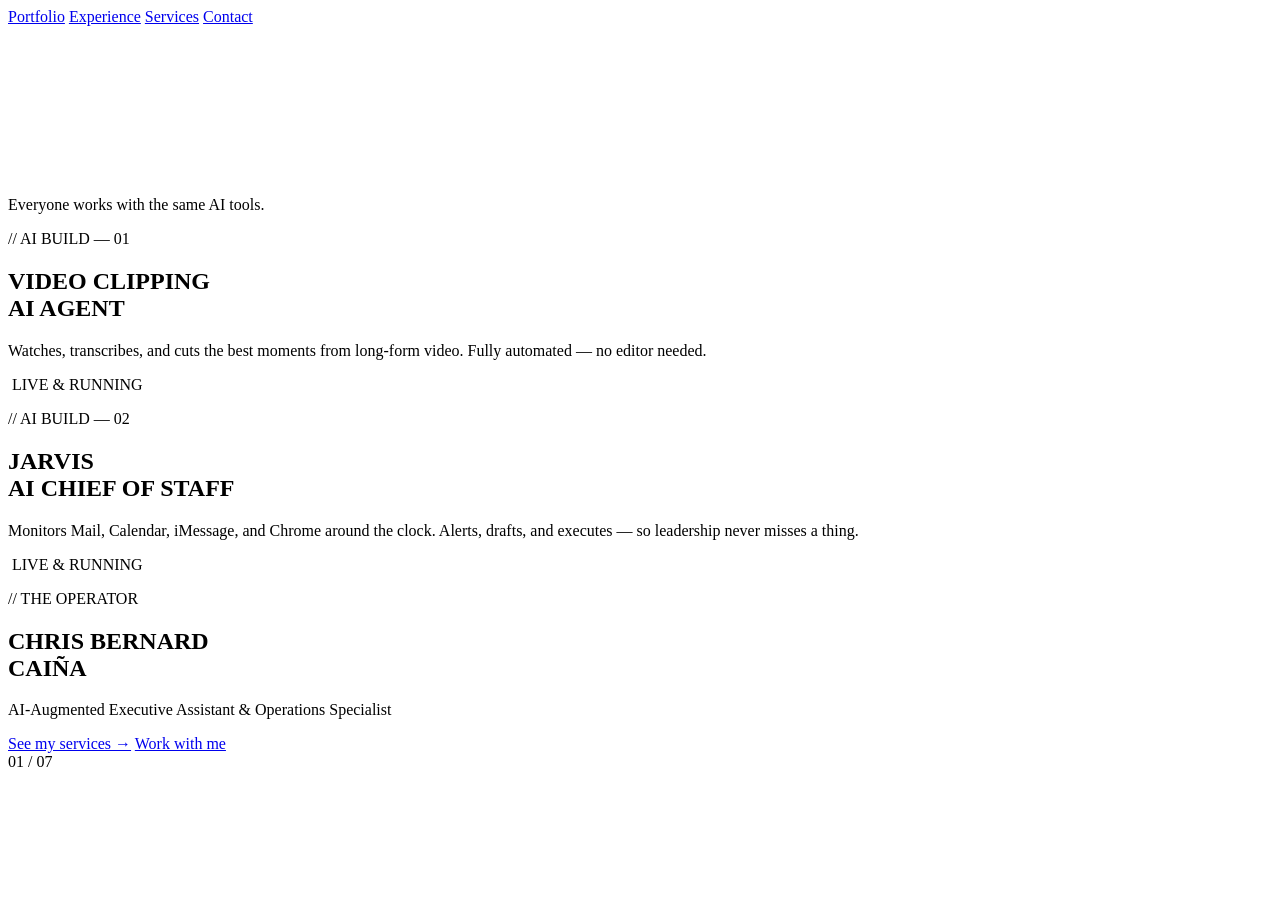
==== commit 959fbd17: "Add files via upload" ====
--- a/index.html
+++ b/index.html
@@ -1,1080 +1,82 @@
 <!DOCTYPE html>
 <html lang="en">
 <head>
-<meta charset="UTF-8"/>
-<meta name="viewport" content="width=device-width, initial-scale=1.0"/>
-<meta name="description" content="CourtFlow — AI-powered court booking for pickleball facilities in Davao City. 24/7 automated scheduling, SMS confirmations, and calendar sync."/>
-<title>CourtFlow — AI Booking for Pickleball Courts</title>
+  <meta charset="UTF-8" />
+  <meta name="viewport" content="width=device-width, initial-scale=1.0" />
+  <meta name="description" content="Chris Bernard Caiña — AI-Augmented Executive Assistant & Operations Specialist." />
+  <title>CAIÑA.OPS — AI-Augmented Executive Operations</title>
 
-<!-- Favicon -->
-<link rel="icon" type="image/png" href="favicon.png"/>
-<link rel="apple-touch-icon" href="favicon.png"/>
-
-<!-- Social Preview (Open Graph) -->
-<meta property="og:title" content="CourtFlow — AI Booking for Pickleball Courts"/>
-<meta property="og:description" content="Your courts are full. Your phone shouldn't be. CourtFlow's AI receptionist handles bookings, cancellations, and SMS confirmations 24/7."/>
-<meta property="og:image" content="social-preview.png"/>
-<meta property="og:url" content="https://thecourtflow.co"/>
-<meta property="og:type" content="website"/>
-
-<!-- Twitter Card -->
-<meta name="twitter:card" content="summary_large_image"/>
-<meta name="twitter:title" content="CourtFlow — AI Booking for Pickleball Courts"/>
-<meta name="twitter:description" content="Your courts are full. Your phone shouldn't be. AI receptionist for pickleball courts in Davao City."/>
-<meta name="twitter:image" content="social-preview.png"/>
-
-<link href="https://fonts.googleapis.com/css2?family=Syne:wght@400;500;600;700;800&family=DM+Sans:ital,wght@0,300;0,400;0,500;1,300&display=swap" rel="stylesheet"/>
-<style>
-*,*::before,*::after{box-sizing:border-box;margin:0;padding:0}
-:root{
-  --black:#0a0a0a;
-  --white:#f8f8f6;
-  --off-white:#f2f2f0;
-  --gray-100:#eeeeec;
-  --gray-200:#e0e0de;
-  --gray-400:#a8a8a6;
-  --gray-600:#585856;
-  --display:'Syne',sans-serif;
-  --body:'DM Sans',sans-serif;
-}
-html{scroll-behavior:smooth;font-size:16px}
-body{font-family:var(--body);background:var(--white);color:var(--black);line-height:1.6;overflow-x:hidden}
-
-/* SCROLLBAR */
-::-webkit-scrollbar{width:4px}
-::-webkit-scrollbar-track{background:var(--white)}
-::-webkit-scrollbar-thumb{background:var(--gray-200);border-radius:2px}
-
-/* ANIMATIONS */
-.reveal{opacity:0;transform:translateY(28px);transition:opacity 0.7s ease,transform 0.7s ease}
-.reveal.visible{opacity:1;transform:none}
-.reveal-left{opacity:0;transform:translateX(-28px);transition:opacity 0.7s ease,transform 0.7s ease}
-.reveal-left.visible{opacity:1;transform:none}
-.reveal-right{opacity:0;transform:translateX(28px);transition:opacity 0.7s ease,transform 0.7s ease}
-.reveal-right.visible{opacity:1;transform:none}
-@keyframes fadeUp{from{opacity:0;transform:translateY(22px)}to{opacity:1;transform:none}}
-@keyframes heartbeat{0%,100%{box-shadow:0 0 0 0 rgba(10,10,10,.5)}15%{box-shadow:0 0 0 5px rgba(10,10,10,.12)}30%{box-shadow:0 0 0 0 rgba(10,10,10,0)}50%{box-shadow:0 0 0 3px rgba(10,10,10,.08)}70%{box-shadow:0 0 0 0 rgba(10,10,10,0)}}
-@keyframes spin{to{transform:rotate(360deg)}}
-
-/* NAV */
-nav{
-  position:fixed;top:0;left:0;right:0;z-index:200;
-  display:flex;align-items:center;justify-content:space-between;
-  padding:1.1rem 5%;
-  background:rgba(248,248,246,0.92);
-  backdrop-filter:blur(20px);
-  border-bottom:1px solid var(--gray-200);
-  transition:padding 0.3s;
-}
-nav.scrolled{padding:.85rem 5%}
-.nav-logo{display:flex;align-items:center;gap:10px;text-decoration:none}
-.nav-wordmark{font-family:var(--display);font-size:1.15rem;font-weight:800;color:var(--black);letter-spacing:-.5px}
-.nav-wordmark span{color:var(--gray-400);font-weight:600}
-.nav-links{display:flex;align-items:center;gap:2.25rem}
-.nav-links a{font-size:.85rem;color:var(--gray-600);text-decoration:none;font-weight:400;transition:color .2s}
-.nav-links a:hover{color:var(--black)}
-.nav-contact-link{font-size:.85rem;color:var(--gray-600);text-decoration:none;font-weight:400;transition:color .2s}
-.nav-contact-link:hover{color:var(--black)}
-.nav-cta{background:var(--black)!important;color:var(--white)!important;padding:.5rem 1.35rem;border-radius:999px;font-size:.85rem!important;font-weight:500!important;transition:opacity .2s!important}
-.nav-cta:hover{opacity:.8}
-.hamburger{display:none;flex-direction:column;gap:5px;cursor:pointer;padding:4px}
-.hamburger span{width:22px;height:1.5px;background:var(--black);transition:.3s}
-.hamburger.open span:nth-child(1){transform:translateY(6.5px) rotate(45deg)}
-.hamburger.open span:nth-child(2){opacity:0}
-.hamburger.open span:nth-child(3){transform:translateY(-6.5px) rotate(-45deg)}
-.mobile-menu{display:none;position:fixed;top:0;left:0;right:0;bottom:0;background:var(--white);z-index:199;flex-direction:column;align-items:center;justify-content:center;gap:2.5rem}
-.mobile-menu.open{display:flex}
-.mobile-menu a{font-family:var(--display);font-size:2rem;font-weight:700;color:var(--black);text-decoration:none;letter-spacing:-1px}
-.mobile-menu a:hover{color:var(--gray-400)}
-
-/* HERO */
-.hero{
-  min-height:100vh;
-  display:flex;flex-direction:column;align-items:center;justify-content:center;
-  text-align:center;padding:9rem 5% 8rem;
-  position:relative;overflow:hidden;
-}
-.hero-court-bg{
-  position:absolute;top:50%;left:50%;
-  transform:translate(-50%,-50%);
-  opacity:.032;width:900px;
-  pointer-events:none;
-}
-.hero-badge{
-  display:inline-flex;align-items:center;gap:7px;
-  background:var(--gray-100);border:1px solid var(--gray-200);
-  border-radius:999px;padding:.38rem 1rem;
-  font-size:.78rem;color:var(--gray-600);margin-bottom:2.25rem;font-weight:400;
-  animation:fadeUp .5s ease both;
-}
-.badge-dot{width:6px;height:6px;background:var(--black);border-radius:50%;animation:heartbeat 1.6s ease infinite}
-.hero h1{
-  font-family:var(--display);
-  font-size:clamp(3.2rem,8vw,6.5rem);
-  font-weight:800;line-height:1.0;letter-spacing:-3px;
-  color:var(--black);max-width:920px;margin-bottom:1.75rem;
-  animation:fadeUp .5s .1s ease both;
-}
-.hero h1 em{font-style:normal;color:var(--gray-400)}
-.hero-sub{
-  font-size:1.05rem;color:var(--gray-600);max-width:480px;
-  margin:0 auto 3rem;font-weight:300;line-height:1.85;
-  animation:fadeUp .5s .2s ease both;
-}
-.hero-ctas{display:flex;gap:.875rem;justify-content:center;flex-wrap:wrap;animation:fadeUp .5s .3s ease both}
-.btn-dark{
-  background:var(--black);color:var(--white);
-  padding:.9rem 2.1rem;border-radius:999px;
-  font-size:.9rem;font-weight:500;text-decoration:none;
-  transition:opacity .2s,transform .2s;
-  display:inline-flex;align-items:center;gap:8px;
-}
-.btn-dark:hover{opacity:.82;transform:translateY(-2px)}
-.btn-light{
-  background:transparent;color:var(--black);
-  padding:.9rem 2.1rem;border-radius:999px;
-  border:1.5px solid var(--gray-200);
-  font-size:.9rem;font-weight:400;text-decoration:none;
-  transition:border-color .2s,transform .2s;
-  display:inline-flex;align-items:center;gap:8px;
-}
-.btn-light:hover{border-color:var(--black);transform:translateY(-2px)}
-.hero-scroll{
-  position:absolute;bottom:2rem;left:50%;transform:translateX(-50%);
-  display:flex;flex-direction:column;align-items:center;gap:6px;
-  opacity:0;animation:fadeUp .5s .8s ease forwards;
-  pointer-events:none;
-}
-.scroll-line{width:1px;height:40px;background:var(--gray-200);position:relative;overflow:hidden}
-.scroll-line::after{content:'';position:absolute;top:-100%;left:0;width:100%;height:100%;background:var(--black);animation:scrollDown 1.8s ease infinite}
-@keyframes scrollDown{0%{top:-100%}100%{top:100%}}
-.scroll-label{font-size:.7rem;color:var(--gray-400);letter-spacing:.1em;text-transform:uppercase}
-
-/* STATS BAR */
-.stats-bar{
-  background:var(--black);
-  padding:3.5rem 5%;
-  display:grid;grid-template-columns:repeat(auto-fit,minmax(140px,1fr));
-  gap:2rem;text-align:center;
-}
-.stat-num{font-family:var(--display);font-size:2.25rem;font-weight:800;color:var(--white);letter-spacing:-1.5px;margin-bottom:.2rem}
-.stat-label{font-size:.78rem;color:rgba(255,255,255,.4);font-weight:300;letter-spacing:.04em}
-
-/* SECTIONS */
-section{padding:7rem 5%}
-.section-eyebrow{font-size:.7rem;text-transform:uppercase;letter-spacing:.16em;color:var(--gray-400);margin-bottom:1rem;font-weight:500}
-.section-h{font-family:var(--display);font-size:clamp(2rem,4vw,3rem);font-weight:700;letter-spacing:-1.5px;line-height:1.08;color:var(--black);max-width:560px;margin-bottom:1rem}
-.section-sub{font-size:.975rem;color:var(--gray-600);max-width:440px;font-weight:300;margin-bottom:4rem;line-height:1.85}
-hr.divider{border:none;border-top:1px solid var(--gray-200)}
-
-/* HOW IT WORKS */
-.steps-grid{display:grid;grid-template-columns:repeat(auto-fit,minmax(200px,1fr));border:1.5px solid var(--gray-200);border-radius:20px;overflow:hidden}
-.step{padding:2.5rem 2rem;border-right:1.5px solid var(--gray-200);transition:background .2s}
-.step:last-child{border-right:none}
-.step:hover{background:var(--gray-100)}
-.step-num{font-family:var(--display);font-size:3rem;font-weight:800;color:var(--gray-200);margin-bottom:1.25rem;letter-spacing:-2px;line-height:1}
-.step h3{font-family:var(--display);font-size:.975rem;font-weight:700;margin-bottom:.6rem;color:var(--black)}
-.step p{font-size:.85rem;color:var(--gray-600);font-weight:300;line-height:1.7}
-
-/* FEATURES */
-.features-grid{display:grid;grid-template-columns:repeat(3,1fr);gap:1.5px;background:var(--gray-200);border:1.5px solid var(--gray-200);border-radius:20px;overflow:hidden}
-.feat{background:var(--white);padding:2.25rem;transition:background .25s}
-.feat:hover{background:var(--gray-100)}
-.feat-icon{width:38px;height:38px;background:var(--black);border-radius:10px;display:flex;align-items:center;justify-content:center;margin-bottom:1.25rem}
-.feat h3{font-family:var(--display);font-size:.925rem;font-weight:700;margin-bottom:.5rem;color:var(--black)}
-.feat p{font-size:.84rem;color:var(--gray-600);font-weight:300;line-height:1.7}
-
-/* WHY SECTION */
-.why-grid{display:grid;grid-template-columns:1fr 1fr;gap:5rem;align-items:center}
-.why-visual{position:relative;height:420px}
-.why-court{position:absolute;inset:0;display:flex;align-items:center;justify-content:center}
-.why-card{
-  position:absolute;background:var(--white);border:1.5px solid var(--gray-200);
-  border-radius:16px;padding:1.25rem 1.5rem;
-  font-size:.82rem;font-weight:400;color:var(--black);
-  box-shadow:0 4px 24px rgba(0,0,0,.06);
-}
-.why-card.c1{bottom:20px;left:0;right:40px;font-size:.8rem}
-.why-card.c2{top:20px;right:0;width:200px}
-.why-card-label{font-size:.68rem;text-transform:uppercase;letter-spacing:.1em;color:var(--gray-400);margin-bottom:.4rem}
-.why-card-val{font-family:var(--display);font-size:1.6rem;font-weight:800;letter-spacing:-1px;color:var(--black)}
-.why-list{list-style:none;display:flex;flex-direction:column;gap:1.25rem}
-.why-item{display:flex;align-items:flex-start;gap:1rem;padding-bottom:1.25rem;border-bottom:1px solid var(--gray-200)}
-.why-item:last-child{border-bottom:none;padding-bottom:0}
-.why-dot{width:8px;height:8px;background:var(--black);border-radius:50%;flex-shrink:0;margin-top:7px}
-.why-item h4{font-family:var(--display);font-size:.925rem;font-weight:700;margin-bottom:.25rem;color:var(--black)}
-.why-item p{font-size:.84rem;color:var(--gray-600);font-weight:300;line-height:1.65}
-
-/* PRICING */
-.pricing-grid{display:grid;grid-template-columns:repeat(3,1fr);gap:1.25rem;margin-bottom:1.5rem}
-.pc{border:1.5px solid var(--gray-200);border-radius:20px;padding:2rem 1.75rem;display:flex;flex-direction:column;transition:transform .2s,border-color .2s,box-shadow .2s}
-.pc:hover{transform:translateY(-5px);border-color:var(--black);box-shadow:0 12px 40px rgba(0,0,0,.08)}
-.pc.featured{background:var(--black);border-color:var(--black)}
-.pc-badge{display:inline-block;font-size:.66rem;text-transform:uppercase;letter-spacing:.1em;padding:.2rem .65rem;border-radius:999px;background:var(--gray-100);color:var(--gray-600);margin-bottom:1.25rem;font-weight:500;align-self:flex-start}
-.pc.featured .pc-badge{background:rgba(255,255,255,.12);color:rgba(255,255,255,.6)}
-.pc-price{font-family:var(--display);font-size:2.75rem;font-weight:800;letter-spacing:-2px;line-height:1;margin-bottom:.2rem;color:var(--black)}
-.pc.featured .pc-price{color:var(--white)}
-.pc-period{font-size:.76rem;color:var(--gray-400);margin-bottom:1.25rem}
-.pc.featured .pc-period{color:rgba(255,255,255,.38)}
-.pc-name{font-family:var(--display);font-size:.92rem;font-weight:700;color:var(--black);border-top:1.5px solid var(--gray-200);padding-top:1.25rem;margin-bottom:1.25rem}
-.pc.featured .pc-name{color:var(--white);border-top-color:rgba(255,255,255,.1)}
-.pc-features{list-style:none;margin-bottom:1.75rem;flex:1}
-.pc-features li{font-size:.81rem;color:var(--gray-600);padding:.42rem 0;display:flex;align-items:flex-start;gap:8px;font-weight:300;border-bottom:1px solid var(--gray-100)}
-.pc-features li:last-child{border-bottom:none}
-.pc.featured .pc-features li{color:rgba(255,255,255,.62);border-bottom-color:rgba(255,255,255,.07)}
-.chk{width:15px;height:15px;background:var(--black);border-radius:50%;display:inline-flex;align-items:center;justify-content:center;flex-shrink:0;margin-top:2px}
-.pc.featured .chk{background:var(--white)}
-.btn-plan{display:block;text-align:center;padding:.8rem;border-radius:999px;font-size:.875rem;font-weight:500;text-decoration:none;transition:opacity .2s;background:var(--black);color:var(--white);margin-top:auto}
-.pc.featured .btn-plan{background:var(--white);color:var(--black)}
-.btn-plan:hover{opacity:.72}
-.pricing-note{font-size:.76rem;color:var(--gray-400);text-align:center;font-weight:300;margin-top:1rem}
-
-/* EMAIL CTA */
-.email-section{background:var(--black);padding:7rem 5%;position:relative;overflow:hidden}
-.email-court-bg{position:absolute;top:50%;left:50%;transform:translate(-50%,-50%);opacity:.045;width:700px;pointer-events:none}
-.email-inner{max-width:560px;margin:0 auto;text-align:center;position:relative}
-.email-section h2{font-family:var(--display);font-size:clamp(2rem,5vw,3.75rem);font-weight:800;letter-spacing:-2px;line-height:1.04;color:var(--white);margin-bottom:1.25rem}
-.email-section p{font-size:1rem;color:rgba(255,255,255,.48);font-weight:300;line-height:1.85;margin-bottom:2.75rem}
-.email-form-wrap{display:flex;gap:.75rem;max-width:480px;margin:0 auto;flex-wrap:wrap;justify-content:center}
-.email-input{
-  flex:1;min-width:220px;
-  padding:.9rem 1.5rem;
-  border:1.5px solid rgba(255,255,255,.15);
-  border-radius:999px;
-  font-family:var(--body);font-size:.9rem;
-  color:var(--white);background:rgba(255,255,255,.07);
-  outline:none;transition:border-color .2s;
-}
-.email-input::placeholder{color:rgba(255,255,255,.3)}
-.email-input:focus{border-color:rgba(255,255,255,.4)}
-.btn-submit{
-  background:var(--white);color:var(--black);
-  padding:.9rem 2rem;border-radius:999px;
-  font-size:.9rem;font-weight:500;
-  border:none;cursor:pointer;
-  font-family:var(--body);
-  transition:opacity .2s,transform .2s;
-  white-space:nowrap;
-}
-.btn-submit:hover{opacity:.85;transform:translateY(-2px)}
-.btn-submit.loading{opacity:.6;pointer-events:none}
-.form-note{font-size:.72rem;color:rgba(255,255,255,.28);margin-top:1rem;line-height:1.6}
-.success-msg{display:none;color:var(--white);font-size:.95rem;font-weight:400;margin-top:1.5rem;padding:1rem 1.5rem;border:1px solid rgba(255,255,255,.15);border-radius:12px;background:rgba(255,255,255,.06)}
-.success-msg.show{display:block}
-
-/* FOOTER */
-footer{padding:3rem 5%;border-top:1px solid var(--gray-200)}
-.footer-top{display:flex;justify-content:space-between;align-items:flex-start;margin-bottom:3rem;flex-wrap:wrap;gap:2rem}
-.footer-brand{}
-.footer-logo-text{font-family:var(--display);font-size:1.1rem;font-weight:800;color:var(--black);letter-spacing:-.5px;margin-bottom:.5rem}
-.footer-logo-text span{color:var(--gray-400);font-weight:600}
-.footer-tagline{font-size:.82rem;color:var(--gray-400);font-weight:300}
-.footer-links-group{display:flex;gap:4rem;flex-wrap:wrap}
-.footer-col h5{font-size:.72rem;text-transform:uppercase;letter-spacing:.12em;color:var(--gray-400);margin-bottom:1rem;font-weight:500}
-.footer-col a{display:block;font-size:.84rem;color:var(--gray-600);text-decoration:none;margin-bottom:.6rem;transition:color .2s}
-.footer-col a:hover{color:var(--black)}
-.footer-bottom{display:flex;justify-content:space-between;align-items:center;padding-top:2rem;border-top:1px solid var(--gray-200);flex-wrap:wrap;gap:1rem}
-.footer-copy{font-size:.76rem;color:var(--gray-400)}
-.footer-made{font-size:.76rem;color:var(--gray-400)}
-
-/* FAQ */
-#faq{padding:7rem 5%}
-.faq-inner{max-width:700px;margin:0 auto}
-#faq .section-eyebrow{margin-bottom:1rem}
-#faq .section-h{font-size:clamp(2.5rem,5vw,3.25rem);letter-spacing:-2px;margin-bottom:3rem;max-width:none}
-.faq-list{display:flex;flex-direction:column;border:1.5px solid var(--gray-200);border-radius:20px;overflow:hidden}
-.faq-item{border-bottom:1.5px solid var(--gray-200);transition:padding-left .25s ease}
-.faq-item:last-child{border-bottom:none}
-.faq-item:hover{padding-left:.35rem}
-.faq-q{width:100%;background:none;border:none;padding:1.75rem 2rem;text-align:left;cursor:pointer;display:flex;align-items:center;justify-content:space-between;gap:1.5rem;font-family:var(--display);font-size:.975rem;font-weight:700;color:var(--black);transition:background .2s}
-.faq-q:hover,.faq-q.open{background:var(--gray-100)}
-.faq-icon{width:28px;height:28px;border-radius:50%;border:1.5px solid var(--gray-200);background:var(--gray-100);display:flex;align-items:center;justify-content:center;flex-shrink:0;transition:transform .35s ease,background .25s,border-color .25s}
-.faq-q.open .faq-icon{background:var(--black);border-color:var(--black);transform:rotate(45deg)}
-.faq-icon svg line{transition:stroke .25s}
-.faq-q.open .faq-icon svg line{stroke:white}
-.faq-a{max-height:0;overflow:hidden;opacity:0;transition:max-height .4s ease,opacity .3s ease}
-.faq-a.open{max-height:300px;opacity:1}
-.faq-a-inner{padding:0 2rem 1.75rem;font-size:.875rem;color:var(--gray-600);font-weight:300;line-height:1.8}
-
-/* PAYMENT FLOW */
-.pflow-grid{display:grid;grid-template-columns:repeat(2,1fr);gap:1.25rem;margin-bottom:1.25rem}
-.pflow-card{background:var(--white);border:1.5px solid var(--gray-200);border-radius:20px;padding:2.25rem;transition:background .2s;position:relative}
-.pflow-card:hover{background:var(--gray-100)}
-.pflow-num{font-family:var(--display);font-size:2.75rem;font-weight:800;color:var(--gray-200);letter-spacing:-2px;line-height:1;margin-bottom:1.25rem}
-.pflow-card h3{font-family:var(--display);font-size:.95rem;font-weight:700;color:var(--black);margin-bottom:.5rem}
-.pflow-card p{font-size:.84rem;color:var(--gray-600);font-weight:300;line-height:1.75}
-.pflow-tag{display:inline-flex;align-items:center;gap:5px;font-size:.65rem;text-transform:uppercase;letter-spacing:.1em;font-weight:500;padding:.2rem .65rem;border-radius:999px;margin-bottom:.85rem}
-.pflow-tag.green{background:#e8f5e9;color:#2e7d32}
-.pflow-tag.amber{background:#fff8e1;color:#f57f17}
-.pflow-branch-row{display:flex;align-items:center;gap:1rem;margin-bottom:1.25rem}
-.pflow-branch-row::before,.pflow-branch-row::after{content:'';flex:1;height:1px;background:var(--gray-200)}
-.pflow-branch-label{font-size:.72rem;text-transform:uppercase;letter-spacing:.12em;color:var(--gray-400);font-weight:500;white-space:nowrap;display:flex;align-items:center;gap:6px;padding:.35rem .85rem;border:1.5px dashed var(--gray-300);border-radius:999px}
-.pflow-card.alt{border-style:dashed;border-color:var(--gray-300);background:var(--off-white)}
-.pflow-card.alt:hover{background:var(--gray-100)}
-.pflow-card.alt .pflow-num{color:rgba(0,0,0,.1)}
-.pflow-callout{background:var(--black);border-radius:20px;padding:2.25rem 2.5rem;margin-bottom:1.25rem;display:flex;align-items:flex-start;gap:2rem}
-.pflow-callout-num{font-family:var(--display);font-size:2.75rem;font-weight:800;color:rgba(255,255,255,.1);letter-spacing:-2px;line-height:1;flex-shrink:0}
-.pflow-callout h3{font-family:var(--display);font-size:1rem;font-weight:700;color:var(--white);margin-bottom:.5rem}
-.pflow-callout p{font-size:.84rem;color:rgba(255,255,255,.5);font-weight:300;line-height:1.75}
-.pflow-note{font-size:.82rem;color:var(--gray-600);line-height:1.85;padding:1.5rem 2rem;background:var(--gray-100);border-radius:14px;border:1.5px solid var(--gray-200);font-weight:300}
-.pflow-note strong{color:var(--black);font-weight:500}
-@media(max-width:768px){
-  .pflow-grid{grid-template-columns:1fr}
-  .pflow-callout{flex-direction:column;gap:1rem}
-  .pflow-callout-num{font-size:2rem}
-  .pflow-note{padding:1.25rem 1.5rem}
-}
-
-/* NAV TOOLTIPS */
-.nav-tooltip-wrap{position:relative;display:flex;align-items:center}
-.nav-tooltip{
-  position:absolute;top:calc(100% + 14px);left:50%;
-  transform:translateX(-50%) translateY(-6px);
-  background:var(--white);border:1.5px solid var(--gray-200);border-radius:14px;
-  padding:1rem 1.25rem;width:220px;
-  box-shadow:0 8px 32px rgba(0,0,0,.1);
-  opacity:0;pointer-events:none;
-  transition:opacity .2s,transform .2s;
-  z-index:300;
-}
-.nav-tooltip-wrap:hover .nav-tooltip{
-  opacity:1;pointer-events:auto;
-  transform:translateX(-50%) translateY(0);
-}
-.nav-tooltip::before{
-  content:'';position:absolute;top:-5px;left:50%;
-  transform:translateX(-50%) rotate(45deg);
-  width:8px;height:8px;background:var(--white);
-  border-left:1.5px solid var(--gray-200);border-top:1.5px solid var(--gray-200);
-}
-.nav-tooltip-title{font-family:var(--display);font-size:.82rem;font-weight:700;color:var(--black);margin-bottom:.3rem}
-.nav-tooltip-body{font-size:.74rem;color:var(--gray-600);font-weight:300;line-height:1.6}
-
-/* CONTACT MODAL */
-.modal-overlay{display:none;position:fixed;inset:0;background:rgba(0,0,0,.45);z-index:500;align-items:center;justify-content:center;padding:1.5rem}
-.modal-overlay.open{display:flex}
-.modal{background:var(--white);border-radius:20px;padding:2.5rem;max-width:480px;width:100%;position:relative;max-height:90vh;overflow-y:auto}
-.modal-close{position:absolute;top:1.25rem;right:1.25rem;cursor:pointer;background:none;border:none;font-size:1.1rem;color:var(--gray-400);line-height:1;padding:4px 8px;border-radius:6px;transition:color .2s}
-.modal-close:hover{color:var(--black)}
-.modal h3{font-family:var(--display);font-size:1.6rem;font-weight:800;letter-spacing:-1px;margin-bottom:.35rem;color:var(--black)}
-.modal-sub{font-size:.85rem;color:var(--gray-600);font-weight:300;margin-bottom:1.75rem;line-height:1.65}
-.modal-quick{display:flex;gap:.65rem;margin-bottom:1.75rem;flex-wrap:wrap}
-.modal-quick-link{display:inline-flex;align-items:center;gap:7px;padding:.5rem 1rem;border:1.5px solid var(--gray-200);border-radius:999px;font-size:.8rem;color:var(--black);text-decoration:none;font-weight:400;transition:border-color .2s,background .2s}
-.modal-quick-link:hover{border-color:var(--black);background:var(--gray-100)}
-.modal-divider{font-size:.7rem;text-transform:uppercase;letter-spacing:.12em;color:var(--gray-400);margin-bottom:1.25rem;font-weight:500}
-.modal-field{margin-bottom:1rem}
-.modal-field label{display:block;font-size:.72rem;font-weight:500;color:var(--gray-600);margin-bottom:.4rem;text-transform:uppercase;letter-spacing:.08em}
-.modal-field input,.modal-field textarea{width:100%;padding:.75rem 1rem;border:1.5px solid var(--gray-200);border-radius:10px;font-family:var(--body);font-size:.875rem;color:var(--black);background:var(--white);outline:none;transition:border-color .2s;resize:none}
-.modal-field input:focus,.modal-field textarea:focus{border-color:var(--black)}
-.modal-submit{width:100%;background:var(--black);color:var(--white);border:none;padding:.85rem;border-radius:999px;font-family:var(--body);font-size:.9rem;font-weight:500;cursor:pointer;margin-top:.5rem;transition:opacity .2s}
-.modal-submit:hover{opacity:.8}
-.modal-success{display:none;text-align:center;padding:1rem;font-size:.9rem;color:var(--black);font-weight:400}
-.modal-success.show{display:block}
-
-/* RESPONSIVE */
-@media(max-width:1024px){
-  .why-grid{grid-template-columns:1fr}
-  .why-visual{display:none}
-  .pricing-grid{grid-template-columns:1fr}
-}
-@media(max-width:768px){
-  nav{padding:1.1rem 5%}
-  .nav-links{display:none}
-  .hamburger{display:flex}
-  .hero{padding:8rem 6% 7rem}
-  .hero h1{letter-spacing:-1.5px;font-size:clamp(2.6rem,10vw,4rem);margin-bottom:1.5rem}
-  .hero-sub{font-size:1rem;margin-bottom:2.5rem;padding:0 0.5rem}
-  .hero-badge{margin-bottom:2rem}
-  .hero-ctas{flex-direction:column;align-items:center;gap:.75rem}
-  .btn-dark,.btn-light{width:100%;max-width:320px;justify-content:center;padding:1rem 2rem}
-  .stats-bar{grid-template-columns:repeat(2,1fr);padding:3rem 6%;gap:0;row-gap:0}
-  .stats-bar>div{padding:2rem 1rem;border-bottom:1px solid rgba(255,255,255,.08)}
-  .stats-bar>div:nth-child(1),.stats-bar>div:nth-child(2){border-bottom:1px solid rgba(255,255,255,.08)}
-  .stats-bar>div:nth-child(3),.stats-bar>div:nth-child(4){border-bottom:none}
-  .stats-bar>div:nth-child(odd){border-right:1px solid rgba(255,255,255,.08)}
-  .stat-num{font-size:1.9rem}
-  .stat-label{font-size:.72rem}
-  section{padding:5rem 6%}
-  .section-h{font-size:clamp(1.75rem,6vw,2.5rem);letter-spacing:-1px}
-  .section-sub{font-size:.9rem;margin-bottom:3rem}
-  .steps-grid{grid-template-columns:1fr}
-  .step{border-right:none;border-bottom:1.5px solid var(--gray-200);padding:2rem 1.75rem}
-  .step:last-child{border-bottom:none}
-  .step-num{font-size:2.25rem;margin-bottom:1rem}
-  .feat{padding:2rem 1.75rem}
-  .pricing-grid{grid-template-columns:1fr;gap:1rem}
-  .pc{padding:2rem 1.75rem}
-  .pc-price{font-size:2.5rem}
-  .why-item{padding-bottom:1rem}
-  .email-section{padding:5rem 6%}
-  .email-form-wrap{flex-direction:column;align-items:center}
-  .email-input{width:100%;min-width:unset}
-  .btn-submit{width:100%}
-  footer{padding:3rem 6%}
-  .footer-top{flex-direction:column;gap:2.5rem}
-  .footer-links-group{gap:2.5rem}
-  .footer-bottom{flex-direction:column;text-align:center;gap:.75rem}
-  .hero-scroll{display:none}
-}
-</style>
+  <link rel="preconnect" href="https://fonts.googleapis.com" />
+  <link rel="preconnect" href="https://fonts.gstatic.com" crossorigin />
+  <link
+    href="https://fonts.googleapis.com/css2?family=Syne:wght@600;700;800&family=Space+Mono:wght@400;700&family=Inter:wght@400;500;600&family=Poppins:wght@400;500;600&family=Antonio:wght@200;300;400&display=swap"
+    rel="stylesheet"
+  />
+  <script type="module" crossorigin src="/assets/main-DNw9o52a.js"></script>
+  <link rel="modulepreload" crossorigin href="/assets/style-CiphK13n.js">
+  <link rel="stylesheet" crossorigin href="/assets/style-BPtAAY7s.css">
 </head>
 <body>
+  <!-- Custom cursor -->
+  <div class="cursor-dot" id="cursorDot"></div>
+  <div class="cursor-ring" id="cursorRing"></div>
 
-<!-- MOBILE MENU -->
-<div class="mobile-menu" id="mobileMenu">
-  <a href="#how" onclick="closeMobile()">How it works</a>
-  <a href="#features" onclick="closeMobile()">Features</a>
-  <a href="#pricing" onclick="closeMobile()">Pricing</a>
-  <a href="#" onclick="closeMobile();openContact(event)" style="color:var(--gray-400)">Contact</a>
-  <a href="#early-access" onclick="closeMobile()" style="color:var(--gray-400)">Get Early Access</a>
-</div>
+  <!-- Minimal top nav (full-screen animation, links only) -->
+  <nav class="topnav" id="nav">
+    <a href="/portfolio.html">Portfolio</a>
+    <a href="/experience.html">Experience</a>
+    <a href="/services.html">Services</a>
+    <a href="#contact">Contact</a>
+  </nav>
 
-<!-- NAV -->
-<nav id="navbar">
-  <a href="#" class="nav-logo">
-    <svg width="32" height="32" viewBox="0 0 32 32" fill="none">
-      <rect width="32" height="32" rx="8" fill="#0a0a0a"/>
-      <rect x="14" y="21" width="4" height="8" rx="2" fill="white" opacity=".9"/>
-      <rect x="8" y="7" width="16" height="16" rx="8" fill="none" stroke="white" stroke-width="2.5"/>
-      <line x1="16" y1="7" x2="16" y2="23" stroke="white" stroke-width="1" opacity=".22"/>
-      <line x1="8" y1="15" x2="24" y2="15" stroke="white" stroke-width="1" opacity=".22"/>
-      <circle cx="25" cy="9" r="4" fill="white"/>
-      <circle cx="25" cy="9" r="1.8" fill="#0a0a0a"/>
-    </svg>
-    <span class="nav-wordmark">Court<span>Flow</span></span>
-  </a>
-  <div class="nav-links">
-    <div class="nav-tooltip-wrap">
-      <a href="#how">How it works</a>
-      <div class="nav-tooltip">
-        <div class="nav-tooltip-title">How it works</div>
-        <div class="nav-tooltip-body">See how CourtFlow answers calls, checks live availability, and confirms bookings in under 30 seconds.</div>
+  <!-- Sticky cinematic stage -->
+  <section class="stage-scroll" id="top">
+    <div class="stage-sticky">
+      <canvas id="webgl"></canvas>
+      <div class="head-fade" id="headFade"></div>
+
+      <!-- Centered poetic storytelling caption -->
+      <div class="story-caption" id="storyCaption">
+        <p class="story-line">Everyone works with the same AI tools.</p>
+      </div>
+
+      <!-- Build Beat 01: Video Clipping AI Agent -->
+      <div class="build-reveal" id="buildReveal1">
+        <p class="br-eyebrow">// AI BUILD &mdash; 01</p>
+        <h2 class="br-title">VIDEO CLIPPING<br/><span class="br-accent">AI AGENT</span></h2>
+        <p class="br-desc">Watches, transcribes, and cuts the best moments from long-form video. Fully automated — no editor needed.</p>
+        <div class="br-status"><span class="br-dot"></span>&nbsp;LIVE &amp; RUNNING</div>
+      </div>
+
+      <!-- Build Beat 02: Jarvis AI Chief of Staff -->
+      <div class="build-reveal" id="buildReveal2">
+        <p class="br-eyebrow">// AI BUILD &mdash; 02</p>
+        <h2 class="br-title">JARVIS<br/><span class="br-accent">AI CHIEF OF STAFF</span></h2>
+        <p class="br-desc">Monitors Mail, Calendar, iMessage, and Chrome around the clock. Alerts, drafts, and executes — so leadership never misses a thing.</p>
+        <div class="br-status"><span class="br-dot"></span>&nbsp;LIVE &amp; RUNNING</div>
+      </div>
+
+      <!-- Name reveal payoff (climax of the cinematic) -->
+      <div class="name-reveal" id="nameReveal">
+        <p class="nr-eyebrow">// THE OPERATOR</p>
+        <h1 class="nr-name">CHRIS BERNARD<br /><span class="nr-outline">CAIÑA</span></h1>
+        <p class="nr-sub">AI-Augmented Executive Assistant &amp; Operations Specialist</p>
+        <div class="nr-cta">
+          <a href="#services" class="btn btn-fill">See my services →</a>
+          <a href="#contact" class="btn btn-outline">Work with me</a>
+        </div>
+      </div>
+
+      <!-- Scene progress bar -->
+      <div class="scene-progress">
+        <div class="scene-progress-track"><div class="scene-progress-fill" id="progressFill"></div></div>
+        <span class="scene-progress-num" id="progressNum">01 / 07</span>
       </div>
     </div>
-    <div class="nav-tooltip-wrap">
-      <a href="#features">Features</a>
-      <div class="nav-tooltip">
-        <div class="nav-tooltip-title">Features</div>
-        <div class="nav-tooltip-body">24/7 AI answering, SMS confirmations, Google Calendar sync, waitlist management, and more.</div>
-      </div>
-    </div>
-    <div class="nav-tooltip-wrap">
-      <a href="#pricing">Pricing</a>
-      <div class="nav-tooltip">
-        <div class="nav-tooltip-title">Pricing</div>
-        <div class="nav-tooltip-body">Flat monthly plans starting at ₱3,000. No setup fees, no lock-in. Cancel anytime.</div>
-      </div>
-    </div>
-    <a href="#" class="nav-contact-link" onclick="openContact(event)">Contact</a>
-    <a href="#early-access" class="nav-cta">Get Early Access</a>
-  </div>
-  <div class="hamburger" id="hamburger" onclick="toggleMobile()">
-    <span></span><span></span><span></span>
-  </div>
-</nav>
+  </section>
 
-<!-- HERO -->
-<section class="hero">
-  <svg class="hero-court-bg" viewBox="0 0 900 620" fill="none" xmlns="http://www.w3.org/2000/svg">
-    <rect x="60" y="60" width="780" height="500" rx="4" stroke="#0a0a0a" stroke-width="4"/>
-    <line x1="450" y1="60" x2="450" y2="560" stroke="#0a0a0a" stroke-width="2"/>
-    <line x1="60" y1="310" x2="840" y2="310" stroke="#0a0a0a" stroke-width="2"/>
-    <rect x="240" y="185" width="420" height="250" stroke="#0a0a0a" stroke-width="1.5"/>
-    <line x1="60" y1="220" x2="240" y2="220" stroke="#0a0a0a" stroke-width="1.5"/>
-    <line x1="660" y1="220" x2="840" y2="220" stroke="#0a0a0a" stroke-width="1.5"/>
-    <line x1="60" y1="400" x2="240" y2="400" stroke="#0a0a0a" stroke-width="1.5"/>
-    <line x1="660" y1="400" x2="840" y2="400" stroke="#0a0a0a" stroke-width="1.5"/>
-    <circle cx="450" cy="310" r="55" stroke="#0a0a0a" stroke-width="1.5" fill="none"/>
-  </svg>
+  <!-- Normal HTML content scrolls in after the stage -->
+  <main id="content"></main>
 
-  <div class="hero-badge">
-    <span class="badge-dot"></span>
-    Now accepting early access — Davao City, Philippines
-  </div>
-
-  <h1>Your courts are full.<br/><em>Your phone<br/>shouldn't be.</em></h1>
-
-  <p class="hero-sub">CourtFlow's AI receptionist answers every booking call, checks live availability, and sends SMS confirmations — 24 hours a day, 7 days a week.</p>
-
-  <div class="hero-ctas">
-    <a href="#early-access" class="btn-dark">
-      Get Early Access
-      <svg width="15" height="15" viewBox="0 0 16 16" fill="none"><path d="M3 8h10M9 4l4 4-4 4" stroke="currentColor" stroke-width="1.5" stroke-linecap="round" stroke-linejoin="round"/></svg>
-    </a>
-    <a href="#how" class="btn-light">See How It Works</a>
-  </div>
-
-  <div class="hero-scroll">
-    <span class="scroll-label">Scroll</span>
-    <div class="scroll-line"></div>
-  </div>
-</section>
-
-<!-- STATS -->
-<div class="stats-bar">
-  <div class="reveal">
-    <div class="stat-num">24/7</div>
-    <div class="stat-label">Always answering</div>
-  </div>
-  <div class="reveal">
-    <div class="stat-num">&lt;30s</div>
-    <div class="stat-label">Booking confirmed</div>
-  </div>
-  <div class="reveal">
-    <div class="stat-num">0</div>
-    <div class="stat-label">Missed bookings</div>
-  </div>
-  <div class="reveal">
-    <div class="stat-num">₱0</div>
-    <div class="stat-label">Setup fee</div>
-  </div>
-</div>
-
-<hr class="divider"/>
-
-<!-- HOW IT WORKS -->
-<section id="how">
-  <p class="section-eyebrow reveal">How It Works</p>
-  <h2 class="section-h reveal">From missed call to confirmed booking in seconds.</h2>
-  <p class="section-sub reveal">CourtFlow handles the entire booking process automatically — no staff involvement needed.</p>
-
-  <div class="steps-grid">
-    <div class="step reveal">
-      <div class="step-num">01</div>
-      <h3>Player calls your number</h3>
-      <p>CourtFlow answers instantly any time of day — even when your staff is on the court or off duty.</p>
-    </div>
-    <div class="step reveal">
-      <div class="step-num">02</div>
-      <h3>AI checks live availability</h3>
-      <p>It reads your real-time calendar, finds open slots, and offers options to the player naturally.</p>
-    </div>
-    <div class="step reveal">
-      <div class="step-num">03</div>
-      <h3>Court booked instantly</h3>
-      <p>The reservation locks automatically into your system. No double bookings. No missed slots.</p>
-    </div>
-    <div class="step reveal">
-      <div class="step-num">04</div>
-      <h3>SMS confirmation sent</h3>
-      <p>Player gets a text with court number, date, time — and a reminder one hour before play.</p>
-    </div>
-  </div>
-</section>
-
-<hr class="divider"/>
-
-<!-- PAYMENT & BOOKING FLOW -->
-<section id="payment-flow">
-  <p class="section-eyebrow reveal">Payment & Booking Flow</p>
-  <h2 class="section-h reveal">From booking call to locked-in court — automatically.</h2>
-  <p class="section-sub reveal">Here's exactly how CourtFlow handles the full payment cycle so you never have to chase it manually.</p>
-
-  <div class="pflow-grid">
-    <div class="pflow-card reveal">
-      <div class="pflow-num">01</div>
-      <h3>Player calls the court number</h3>
-      <p>CourtFlow AI answers instantly, checks live availability, and books the court — no staff needed.</p>
-    </div>
-    <div class="pflow-card reveal">
-      <div class="pflow-num">02</div>
-      <h3>SMS confirmation sent immediately</h3>
-      <p>Player receives an SMS with the court details and a secure payment link right after the call ends.</p>
-    </div>
-    <div class="pflow-card reveal">
-      <div class="pflow-num">03</div>
-      <h3>Player has 1–2 hours to pay</h3>
-      <p>Payment deadline is customizable per court. The player pays directly to the court via their preferred payment system — CourtFlow never touches the money.</p>
-    </div>
-    <div class="pflow-card reveal">
-      <div class="pflow-num">04</div>
-      <h3>Payment confirmed automatically</h3>
-      <p>Once payment is confirmed, CourtFlow sends a final confirmation SMS. The booking is locked in and cannot be bumped.</p>
-    </div>
-  </div>
-
-  <div class="pflow-branch-row reveal">
-    <div class="pflow-branch-label">
-      <svg width="13" height="13" viewBox="0 0 16 16" fill="none"><path d="M8 3v5l3 3" stroke="currentColor" stroke-width="1.5" stroke-linecap="round"/><circle cx="8" cy="8" r="6.5" stroke="currentColor" stroke-width="1.5"/></svg>
-      If no payment received within deadline
-    </div>
-  </div>
-
-  <div class="pflow-card alt reveal" style="margin-bottom:1.25rem">
-    <div class="pflow-num">05</div>
-    <h3>No payment received?</h3>
-    <p>If payment is not received within the deadline, the reservation is automatically cancelled and the court slot reopens for other players. The player receives a cancellation notification via SMS — no manual intervention needed.</p>
-  </div>
-
-  <div class="pflow-callout reveal">
-    <div class="pflow-callout-num">06</div>
-    <div>
-      <h3>Court keeps 100% of revenue</h3>
-      <p>All payments go directly to the court via their preferred payment gateway. CourtFlow only handles the automation — scheduling, confirmations, reminders, and cancellations. Your money is always yours.</p>
-    </div>
-  </div>
-
-  <p class="pflow-note reveal"><strong>Payment deadlines are fully customizable.</strong> Courts can set 30 minutes, 1 hour, 2 hours, or any timeframe that works for them. CourtFlow adapts to your business needs.</p>
-</section>
-
-<hr class="divider"/>
-
-<!-- FEATURES -->
-<section id="features" style="background:var(--off-white)">
-  <p class="section-eyebrow reveal">Features</p>
-  <h2 class="section-h reveal">Built for courts that never stop moving.</h2>
-  <p class="section-sub reveal">Everything a high-volume pickleball facility needs to run without the chaos.</p>
-
-  <div class="features-grid">
-    <div class="feat reveal">
-      <div class="feat-icon">
-        <svg width="18" height="18" viewBox="0 0 20 20" fill="none"><circle cx="10" cy="10" r="8" stroke="white" stroke-width="1.5"/><path d="M10 6v4l2.5 2.5" stroke="white" stroke-width="1.5" stroke-linecap="round"/></svg>
-      </div>
-      <h3>24/7 AI Phone Answering</h3>
-      <p>Never miss another booking. CourtFlow answers calls at midnight, weekends, and holidays — always on.</p>
-    </div>
-    <div class="feat reveal">
-      <div class="feat-icon">
-        <svg width="18" height="18" viewBox="0 0 20 20" fill="none"><path d="M3 5h14M3 10h10M3 15h7" stroke="white" stroke-width="1.5" stroke-linecap="round"/></svg>
-      </div>
-      <h3>Instant SMS Confirmations</h3>
-      <p>Players get a text immediately after booking with all the details — plus a one-hour reminder.</p>
-    </div>
-    <div class="feat reveal">
-      <div class="feat-icon">
-        <svg width="18" height="18" viewBox="0 0 20 20" fill="none"><rect x="3" y="4" width="14" height="13" rx="2" stroke="white" stroke-width="1.5"/><path d="M7 2v3M13 2v3M3 9h14" stroke="white" stroke-width="1.5" stroke-linecap="round"/></svg>
-      </div>
-      <h3>Google Calendar Sync</h3>
-      <p>All bookings appear in your calendar instantly. Always accurate, always real-time, zero manual entry.</p>
-    </div>
-    <div class="feat reveal">
-      <div class="feat-icon">
-        <svg width="18" height="18" viewBox="0 0 20 20" fill="none"><path d="M5 10l4 4 6-7" stroke="white" stroke-width="1.5" stroke-linecap="round" stroke-linejoin="round"/></svg>
-      </div>
-      <h3>Cancellation Management</h3>
-      <p>Players cancel via call or SMS. CourtFlow reopens the slot and automatically notifies your waitlist.</p>
-    </div>
-    <div class="feat reveal">
-      <div class="feat-icon">
-        <svg width="18" height="18" viewBox="0 0 20 20" fill="none"><path d="M10 3c3.87 0 7 3.13 7 7s-3.13 7-7 7-7-3.13-7-7 3.13-7 7-7z" stroke="white" stroke-width="1.5"/><path d="M10 7v3l2 2" stroke="white" stroke-width="1.5" stroke-linecap="round"/></svg>
-      </div>
-      <h3>Adaptive AI Agent</h3>
-      <p>CourtFlow learns your court's policies, peak hours, and player patterns — getting smarter over time.</p>
-    </div>
-    <div class="feat reveal">
-      <div class="feat-icon">
-        <svg width="18" height="18" viewBox="0 0 20 20" fill="none"><path d="M2 14l4-4 3 3 5-6 4 4" stroke="white" stroke-width="1.5" stroke-linecap="round" stroke-linejoin="round"/></svg>
-      </div>
-      <h3>Booking Reports</h3>
-      <p>Weekly summaries of peak hours, booking volume, and cancellation trends to help you grow.</p>
-    </div>
-  </div>
-</section>
-
-<hr class="divider"/>
-
-<!-- COMING SOON -->
-<section id="coming-soon" style="background:var(--black);padding:5rem 5%">
-  <div style="max-width:900px;margin:0 auto">
-    <p class="section-eyebrow reveal" style="color:rgba(255,255,255,.4)">Coming Soon</p>
-    <h2 class="section-h reveal" style="color:var(--white);max-width:560px">More ways to book.<br/>More ways to grow.</h2>
-    <p class="section-sub reveal" style="color:rgba(255,255,255,.45);max-width:460px">CourtFlow starts with phone calls — the most natural way to book. More channels are coming soon for Premium members.</p>
-
-    <div style="display:grid;grid-template-columns:repeat(auto-fit,minmax(260px,1fr));gap:1.25rem;margin-top:1rem">
-
-      <div class="reveal" style="border:1.5px solid rgba(255,255,255,.1);border-radius:20px;padding:2rem;transition:border-color .2s" onmouseover="this.style.borderColor='rgba(255,255,255,.25)'" onmouseout="this.style.borderColor='rgba(255,255,255,.1)'">
-        <div style="display:flex;align-items:center;justify-content:space-between;margin-bottom:1.25rem">
-          <div style="width:38px;height:38px;background:rgba(255,255,255,.08);border-radius:10px;display:flex;align-items:center;justify-content:center">
-            <svg width="18" height="18" viewBox="0 0 20 20" fill="none"><path d="M10 2C5.58 2 2 5.36 2 9.5c0 2.18.93 4.14 2.42 5.54L3.5 18l3.13-1.04A8.23 8.23 0 0010 17c4.42 0 8-3.36 8-7.5S14.42 2 10 2z" stroke="white" stroke-width="1.5" stroke-linejoin="round"/></svg>
-          </div>
-          <span style="font-size:.66rem;text-transform:uppercase;letter-spacing:.1em;padding:.2rem .7rem;border-radius:999px;background:rgba(255,255,255,.08);color:rgba(255,255,255,.45);font-weight:500">Coming Q3 2026</span>
-        </div>
-        <h3 style="font-family:var(--display);font-size:.975rem;font-weight:700;color:var(--white);margin-bottom:.5rem">Facebook Messenger Booking</h3>
-        <p style="font-size:.84rem;color:rgba(255,255,255,.45);font-weight:300;line-height:1.7">Players message your court's Facebook page to book a slot. CourtFlow's AI replies instantly, checks availability, and confirms the booking — all inside Messenger.</p>
-        <div style="margin-top:1.25rem;font-size:.76rem;color:rgba(255,255,255,.28);font-weight:300">Available for Premium plan members</div>
-      </div>
-
-      <div class="reveal" style="border:1.5px solid rgba(255,255,255,.1);border-radius:20px;padding:2rem;transition:border-color .2s" onmouseover="this.style.borderColor='rgba(255,255,255,.25)'" onmouseout="this.style.borderColor='rgba(255,255,255,.1)'">
-        <div style="display:flex;align-items:center;justify-content:space-between;margin-bottom:1.25rem">
-          <div style="width:38px;height:38px;background:rgba(255,255,255,.08);border-radius:10px;display:flex;align-items:center;justify-content:center">
-            <svg width="18" height="18" viewBox="0 0 20 20" fill="none"><rect x="3" y="3" width="14" height="14" rx="4" stroke="white" stroke-width="1.5"/><path d="M7 10h6M10 7v6" stroke="white" stroke-width="1.5" stroke-linecap="round"/></svg>
-          </div>
-          <span style="font-size:.66rem;text-transform:uppercase;letter-spacing:.1em;padding:.2rem .7rem;border-radius:999px;background:rgba(255,255,255,.08);color:rgba(255,255,255,.45);font-weight:500">Coming Q3 2026</span>
-        </div>
-        <h3 style="font-family:var(--display);font-size:.975rem;font-weight:700;color:var(--white);margin-bottom:.5rem">WhatsApp Booking</h3>
-        <p style="font-size:.84rem;color:rgba(255,255,255,.45);font-weight:300;line-height:1.7">Players send a WhatsApp message to book a court. CourtFlow handles the conversation, confirms the slot, and sends a reminder — all without any staff involvement.</p>
-        <div style="margin-top:1.25rem;font-size:.76rem;color:rgba(255,255,255,.28);font-weight:300">Available for Premium plan members</div>
-      </div>
-
-      <div class="reveal" style="border:1.5px solid rgba(255,255,255,.1);border-radius:20px;padding:2rem;transition:border-color .2s" onmouseover="this.style.borderColor='rgba(255,255,255,.25)'" onmouseout="this.style.borderColor='rgba(255,255,255,.1)'">
-        <div style="display:flex;align-items:center;justify-content:space-between;margin-bottom:1.25rem">
-          <div style="width:38px;height:38px;background:rgba(255,255,255,.08);border-radius:10px;display:flex;align-items:center;justify-content:center">
-            <svg width="18" height="18" viewBox="0 0 20 20" fill="none"><rect x="3" y="4" width="14" height="13" rx="2" stroke="white" stroke-width="1.5"/><path d="M7 2v3M13 2v3M3 9h14" stroke="white" stroke-width="1.5" stroke-linecap="round"/><path d="M7 13h2M11 13h2" stroke="white" stroke-width="1.5" stroke-linecap="round"/></svg>
-          </div>
-          <span style="font-size:.66rem;text-transform:uppercase;letter-spacing:.1em;padding:.2rem .7rem;border-radius:999px;background:rgba(255,255,255,.08);color:rgba(255,255,255,.45);font-weight:500">Coming Q4 2026</span>
-        </div>
-        <h3 style="font-family:var(--display);font-size:.975rem;font-weight:700;color:var(--white);margin-bottom:.5rem">Online Booking Dashboard</h3>
-        <p style="font-size:.84rem;color:rgba(255,255,255,.45);font-weight:300;line-height:1.7">A web dashboard where players can book courts directly online — no call needed. Full calendar view, real-time availability, and instant confirmation for your facility.</p>
-        <div style="margin-top:1.25rem;font-size:.76rem;color:rgba(255,255,255,.28);font-weight:300">Available for all plan members</div>
-      </div>
-
-    </div>
-  </div>
-</section>
-
-<hr class="divider"/>
-
-<!-- WHY COURTFLOW -->
-<section id="why">
-  <div class="why-grid">
-    <div>
-      <p class="section-eyebrow reveal-left">Why CourtFlow</p>
-      <h2 class="section-h reveal-left">Built specifically for Davao's pickleball scene.</h2>
-      <p class="section-sub reveal-left">We understand how busy your courts are. CourtFlow is designed to handle the volume — so you can focus on the game.</p>
-
-      <ul class="why-list">
-        <li class="why-item reveal-left">
-          <span class="why-dot"></span>
-          <div>
-            <h4>Built for Philippine courts</h4>
-            <p>Understands Filipino-accented English, Bisaya, and Tagalog. Speaks naturally to your players.</p>
-          </div>
-        </li>
-        <li class="why-item reveal-left">
-          <span class="why-dot"></span>
-          <div>
-            <h4>No tech knowledge needed</h4>
-            <p>You don't need to know anything about AI or software. We set everything up for you.</p>
-          </div>
-        </li>
-        <li class="why-item reveal-left">
-          <span class="why-dot"></span>
-          <div>
-            <h4>Integrates with what you use</h4>
-            <p>Works with Google Calendar, which most courts already use. No new systems to learn.</p>
-          </div>
-        </li>
-        <li class="why-item reveal-left">
-          <span class="why-dot"></span>
-          <div>
-            <h4>Cancel anytime</h4>
-            <p>No lock-in contracts. If CourtFlow doesn't deliver, you can cancel with zero penalties.</p>
-          </div>
-        </li>
-      </ul>
-    </div>
-
-    <div class="why-visual reveal-right">
-      <div class="why-court">
-        <svg width="340" height="380" viewBox="0 0 340 380" fill="none" opacity=".06">
-          <rect x="20" y="20" width="300" height="340" rx="4" stroke="#0a0a0a" stroke-width="3"/>
-          <line x1="170" y1="20" x2="170" y2="360" stroke="#0a0a0a" stroke-width="1.5"/>
-          <line x1="20" y1="190" x2="320" y2="190" stroke="#0a0a0a" stroke-width="1.5"/>
-          <rect x="80" y="110" width="180" height="160" stroke="#0a0a0a" stroke-width="1.5"/>
-          <circle cx="170" cy="190" r="40" stroke="#0a0a0a" stroke-width="1.5" fill="none"/>
-        </svg>
-      </div>
-      <div class="why-card c1">
-        <div class="why-card-label">Avg. booking time</div>
-        <div class="why-card-val">28 sec</div>
-      </div>
-      <div class="why-card c2">
-        <div class="why-card-label">Missed calls</div>
-        <div class="why-card-val" style="color:#0a0a0a">0</div>
-        <div style="font-size:.75rem;color:#aaa;margin-top:.2rem;font-weight:300">down from dozens/week</div>
-      </div>
-    </div>
-  </div>
-</section>
-
-<hr class="divider"/>
-
-<!-- PRICING -->
-<section id="pricing" style="background:var(--off-white)">
-  <p class="section-eyebrow reveal">Pricing</p>
-  <h2 class="section-h reveal">Simple pricing. Real results.</h2>
-  <p class="section-sub reveal">Flat monthly plans. No setup fees. No lock-in. Cancel anytime.</p>
-
-  <div class="pricing-grid">
-
-    <div class="pc reveal">
-      <span class="pc-badge">Starter</span>
-      <div class="pc-price">₱3,000</div>
-      <div class="pc-period">per month</div>
-      <div class="pc-name">For smaller courts getting started</div>
-      <ul class="pc-features">
-        <li><span class="chk"><svg width="7" height="7" viewBox="0 0 8 8" fill="none"><path d="M1 4l2 2 4-4" stroke="white" stroke-width="1.3" stroke-linecap="round"/></svg></span>24/7 AI phone answering</li>
-        <li><span class="chk"><svg width="7" height="7" viewBox="0 0 8 8" fill="none"><path d="M1 4l2 2 4-4" stroke="white" stroke-width="1.3" stroke-linecap="round"/></svg></span>Court booking &amp; cancellations</li>
-        <li><span class="chk"><svg width="7" height="7" viewBox="0 0 8 8" fill="none"><path d="M1 4l2 2 4-4" stroke="white" stroke-width="1.3" stroke-linecap="round"/></svg></span>SMS booking confirmations</li>
-        <li><span class="chk"><svg width="7" height="7" viewBox="0 0 8 8" fill="none"><path d="M1 4l2 2 4-4" stroke="white" stroke-width="1.3" stroke-linecap="round"/></svg></span>Google Calendar sync</li>
-        <li><span class="chk"><svg width="7" height="7" viewBox="0 0 8 8" fill="none"><path d="M1 4l2 2 4-4" stroke="white" stroke-width="1.3" stroke-linecap="round"/></svg></span>Email support</li>
-      </ul>
-      <a href="#early-access" class="btn-plan">Get Started</a>
-    </div>
-
-    <div class="pc featured reveal">
-      <span class="pc-badge">Most Popular</span>
-      <div class="pc-price">₱6,000</div>
-      <div class="pc-period">per month</div>
-      <div class="pc-name">For busy multi-court facilities</div>
-      <ul class="pc-features">
-        <li><span class="chk"><svg width="7" height="7" viewBox="0 0 8 8" fill="none"><path d="M1 4l2 2 4-4" stroke="#0a0a0a" stroke-width="1.3" stroke-linecap="round"/></svg></span>Everything in Starter</li>
-        <li><span class="chk"><svg width="7" height="7" viewBox="0 0 8 8" fill="none"><path d="M1 4l2 2 4-4" stroke="#0a0a0a" stroke-width="1.3" stroke-linecap="round"/></svg></span>Automated reminder calls</li>
-        <li><span class="chk"><svg width="7" height="7" viewBox="0 0 8 8" fill="none"><path d="M1 4l2 2 4-4" stroke="#0a0a0a" stroke-width="1.3" stroke-linecap="round"/></svg></span>Waitlist management</li>
-        <li><span class="chk"><svg width="7" height="7" viewBox="0 0 8 8" fill="none"><path d="M1 4l2 2 4-4" stroke="#0a0a0a" stroke-width="1.3" stroke-linecap="round"/></svg></span>Weekly booking reports</li>
-        <li><span class="chk"><svg width="7" height="7" viewBox="0 0 8 8" fill="none"><path d="M1 4l2 2 4-4" stroke="#0a0a0a" stroke-width="1.3" stroke-linecap="round"/></svg></span>Priority phone support</li>
-      </ul>
-      <a href="#early-access" class="btn-plan">Get Started</a>
-    </div>
-
-    <div class="pc reveal">
-      <span class="pc-badge">Premium</span>
-      <div class="pc-price">₱10,000</div>
-      <div class="pc-period">per month</div>
-      <div class="pc-name">For high-volume flagship courts</div>
-      <ul class="pc-features">
-        <li><span class="chk"><svg width="7" height="7" viewBox="0 0 8 8" fill="none"><path d="M1 4l2 2 4-4" stroke="white" stroke-width="1.3" stroke-linecap="round"/></svg></span>Everything in Standard</li>
-        <li><span class="chk"><svg width="7" height="7" viewBox="0 0 8 8" fill="none"><path d="M1 4l2 2 4-4" stroke="white" stroke-width="1.3" stroke-linecap="round"/></svg></span>Advanced analytics dashboard</li>
-        <li><span class="chk"><svg width="7" height="7" viewBox="0 0 8 8" fill="none"><path d="M1 4l2 2 4-4" stroke="white" stroke-width="1.3" stroke-linecap="round"/></svg></span>Peak hour &amp; revenue insights</li>
-        <li><span class="chk"><svg width="7" height="7" viewBox="0 0 8 8" fill="none"><path d="M1 4l2 2 4-4" stroke="white" stroke-width="1.3" stroke-linecap="round"/></svg></span>Monthly strategy sessions</li>
-        <li><span class="chk"><svg width="7" height="7" viewBox="0 0 8 8" fill="none"><path d="M1 4l2 2 4-4" stroke="white" stroke-width="1.3" stroke-linecap="round"/></svg></span>24/7 dedicated support</li>
-        <li><span class="chk"><svg width="7" height="7" viewBox="0 0 8 8" fill="none"><path d="M1 4l2 2 4-4" stroke="white" stroke-width="1.3" stroke-linecap="round"/></svg></span>Custom voice &amp; branding</li>
-      </ul>
-      <a href="#early-access" class="btn-plan">Get Started</a>
-    </div>
-
-  </div>
-  <p class="pricing-note reveal">* Pricing may scale based on call volume. We'll find the right fit for your facility.</p>
-</section>
-
-<!-- EMAIL CTA / EARLY ACCESS -->
-<section id="early-access" class="email-section">
-  <svg class="email-court-bg" viewBox="0 0 700 500" fill="none">
-    <rect x="40" y="40" width="620" height="420" rx="4" stroke="white" stroke-width="3"/>
-    <line x1="350" y1="40" x2="350" y2="460" stroke="white" stroke-width="1.5"/>
-    <line x1="40" y1="230" x2="660" y2="230" stroke="white" stroke-width="1.5"/>
-    <rect x="180" y="140" width="340" height="180" stroke="white" stroke-width="1.5"/>
-    <circle cx="350" cy="230" r="60" stroke="white" stroke-width="1.5" fill="none"/>
-  </svg>
-
-  <div class="email-inner">
-    <p class="section-eyebrow reveal" style="color:rgba(255,255,255,.4)">Early Access</p>
-    <h2 class="reveal">Be the first court<br/>in Davao to go live.</h2>
-    <p class="reveal">Join our early access list. We'll notify you the moment CourtFlow is ready — and give early members an exclusive discount.</p>
-
-    <form id="earlyAccessForm" class="email-form-wrap reveal">
-      <input type="email" name="email" class="email-input" placeholder="Enter your email address" required/>
-      <button type="submit" class="btn-submit" id="submitBtn">Get Early Access</button>
-    </form>
-    <p class="form-note reveal">No spam. Just a launch notification and your exclusive discount. Unsubscribe anytime.</p>
-    <div class="success-msg" id="successMsg">
-      You're on the list! We'll reach out soon with your early access details.
-    </div>
-  </div>
-</section>
-
-<!-- FAQ -->
-<section id="faq">
-  <div class="faq-inner">
-    <p class="section-eyebrow reveal">FAQ</p>
-    <h2 class="section-h reveal">Common questions, straight answers.</h2>
-
-    <div class="faq-list">
-      <div class="faq-item reveal">
-        <button class="faq-q" onclick="toggleFaq(this)">
-          What if the AI makes a mistake?
-          <span class="faq-icon"><svg width="12" height="12" viewBox="0 0 12 12" fill="none"><line x1="6" y1="1" x2="6" y2="11" stroke="#0a0a0a" stroke-width="1.5" stroke-linecap="round"/><line x1="1" y1="6" x2="11" y2="6" stroke="#0a0a0a" stroke-width="1.5" stroke-linecap="round"/></svg></span>
-        </button>
-        <div class="faq-a"><p class="faq-a-inner">CourtFlow is built with human escalation. If the AI is unsure, it transfers the call to your staff immediately. You're always in control.</p></div>
-      </div>
-      <div class="faq-item reveal">
-        <button class="faq-q" onclick="toggleFaq(this)">
-          Do I need any new equipment?
-          <span class="faq-icon"><svg width="12" height="12" viewBox="0 0 12 12" fill="none"><line x1="6" y1="1" x2="6" y2="11" stroke="#0a0a0a" stroke-width="1.5" stroke-linecap="round"/><line x1="1" y1="6" x2="11" y2="6" stroke="#0a0a0a" stroke-width="1.5" stroke-linecap="round"/></svg></span>
-        </button>
-        <div class="faq-a"><p class="faq-a-inner">No. CourtFlow works with your existing phone number and Google Calendar. Zero new hardware required.</p></div>
-      </div>
-      <div class="faq-item reveal">
-        <button class="faq-q" onclick="toggleFaq(this)">
-          What if my players speak Bisaya or Tagalog?
-          <span class="faq-icon"><svg width="12" height="12" viewBox="0 0 12 12" fill="none"><line x1="6" y1="1" x2="6" y2="11" stroke="#0a0a0a" stroke-width="1.5" stroke-linecap="round"/><line x1="1" y1="6" x2="11" y2="6" stroke="#0a0a0a" stroke-width="1.5" stroke-linecap="round"/></svg></span>
-        </button>
-        <div class="faq-a"><p class="faq-a-inner">CourtFlow understands Filipino-accented English, Bisaya, and Tagalog naturally. No extra setup needed.</p></div>
-      </div>
-      <div class="faq-item reveal">
-        <button class="faq-q" onclick="toggleFaq(this)">
-          What happens if my internet goes down?
-          <span class="faq-icon"><svg width="12" height="12" viewBox="0 0 12 12" fill="none"><line x1="6" y1="1" x2="6" y2="11" stroke="#0a0a0a" stroke-width="1.5" stroke-linecap="round"/><line x1="1" y1="6" x2="11" y2="6" stroke="#0a0a0a" stroke-width="1.5" stroke-linecap="round"/></svg></span>
-        </button>
-        <div class="faq-a"><p class="faq-a-inner">Bookings are stored in Google Calendar which syncs automatically. Your data is always safe and recoverable.</p></div>
-      </div>
-      <div class="faq-item reveal">
-        <button class="faq-q" onclick="toggleFaq(this)">
-          How long does setup take?
-          <span class="faq-icon"><svg width="12" height="12" viewBox="0 0 12 12" fill="none"><line x1="6" y1="1" x2="6" y2="11" stroke="#0a0a0a" stroke-width="1.5" stroke-linecap="round"/><line x1="1" y1="6" x2="11" y2="6" stroke="#0a0a0a" stroke-width="1.5" stroke-linecap="round"/></svg></span>
-        </button>
-        <div class="faq-a"><p class="faq-a-inner">Most courts are fully live within 48 hours of signing up. We handle the entire setup for you.</p></div>
-      </div>
-    </div>
-  </div>
-</section>
-
-<!-- CONTACT MODAL -->
-<div class="modal-overlay" id="contactModal" onclick="closeContactOutside(event)">
-  <div class="modal">
-    <button class="modal-close" onclick="closeContact()">✕</button>
-    <h3>Get in touch</h3>
-    <p class="modal-sub">Have a question or want to learn more? Reach out directly or send us a message below.</p>
-
-    <div class="modal-quick">
-      <a href="https://www.facebook.com/thecourtflow.co/" target="_blank" rel="noopener" class="modal-quick-link">
-        <svg width="14" height="14" viewBox="0 0 20 20" fill="none"><path d="M10 2C5.58 2 2 5.36 2 9.5c0 2.18.93 4.14 2.42 5.54L3.5 18l3.13-1.04A8.23 8.23 0 0010 17c4.42 0 8-3.36 8-7.5S14.42 2 10 2z" stroke="currentColor" stroke-width="1.5" stroke-linejoin="round"/></svg>
-        Message on Messenger
-      </a>
-    </div>
-
-    <p class="modal-divider">Or send a message</p>
-
-    <form id="contactForm">
-      <div class="modal-field">
-        <label>Your name</label>
-        <input type="text" name="name" placeholder="Juan dela Cruz" required/>
-      </div>
-      <div class="modal-field">
-        <label>Email address</label>
-        <input type="email" name="email" placeholder="you@example.com" required/>
-      </div>
-      <div class="modal-field">
-        <label>Message</label>
-        <textarea name="message" rows="4" placeholder="Tell us about your court or ask anything…" required></textarea>
-      </div>
-      <button type="submit" class="modal-submit">Send Message</button>
-    </form>
-    <div class="modal-success" id="contactSuccess">Message sent! We'll get back to you within 24 hours.</div>
-  </div>
-</div>
-
-<!-- FOOTER -->
-<footer>
-  <div class="footer-top">
-    <div class="footer-brand">
-      <div class="footer-logo-text">Court<span>Flow</span></div>
-      <div class="footer-tagline">Smart Scheduling. Human Touch.</div>
-    </div>
-    <div class="footer-links-group">
-      <div class="footer-col">
-        <h5>Product</h5>
-        <a href="#how">How it works</a>
-        <a href="#features">Features</a>
-        <a href="#pricing">Pricing</a>
-      </div>
-      <div class="footer-col">
-        <h5>Company</h5>
-        <a href="mailto:hello@courtflow.ph">Contact Us</a>
-        <a href="#early-access">Early Access</a>
-      </div>
-    </div>
-  </div>
-  <div class="footer-bottom">
-    <div class="footer-copy">© 2026 CourtFlow. Davao City, Philippines.</div>
-    <div class="footer-made">Built for Davao's pickleball community.</div>
-  </div>
-</footer>
-
-<script>
-// NAV SCROLL
-const navbar=document.getElementById('navbar');
-window.addEventListener('scroll',()=>{
-  navbar.classList.toggle('scrolled',window.scrollY>60);
-});
-
-// MOBILE MENU
-function toggleMobile(){
-  document.getElementById('hamburger').classList.toggle('open');
-  document.getElementById('mobileMenu').classList.toggle('open');
-}
-function closeMobile(){
-  document.getElementById('hamburger').classList.remove('open');
-  document.getElementById('mobileMenu').classList.remove('open');
-}
-
-// SCROLL REVEAL
-const observer=new IntersectionObserver((entries)=>{
-  entries.forEach(e=>{
-    if(e.isIntersecting){
-      e.target.classList.add('visible');
-    }
-  });
-},{threshold:0.12});
-document.querySelectorAll('.reveal,.reveal-left,.reveal-right').forEach(el=>{
-  observer.observe(el);
-});
-
-// STAGGER DELAYS
-document.querySelectorAll('.steps-grid .step').forEach((el,i)=>{
-  el.style.transitionDelay=`${i*0.1}s`;
-});
-document.querySelectorAll('.features-grid .feat').forEach((el,i)=>{
-  el.style.transitionDelay=`${i*0.08}s`;
-});
-document.querySelectorAll('.pricing-grid .pc').forEach((el,i)=>{
-  el.style.transitionDelay=`${i*0.1}s`;
-});
-document.querySelectorAll('.faq-item').forEach((el,i)=>{
-  el.style.transitionDelay=`${i*0.1}s`;
-});
-
-// FAQ
-function toggleFaq(btn){
-  const isOpen=btn.classList.contains('open');
-  document.querySelectorAll('.faq-q.open').forEach(b=>{b.classList.remove('open');b.nextElementSibling.classList.remove('open')});
-  if(!isOpen){btn.classList.add('open');btn.nextElementSibling.classList.add('open')}
-}
-
-// CONTACT MODAL
-function openContact(e){e.preventDefault();document.getElementById('contactModal').classList.add('open');document.body.style.overflow='hidden'}
-function closeContact(){document.getElementById('contactModal').classList.remove('open');document.body.style.overflow=''}
-function closeContactOutside(e){if(e.target===document.getElementById('contactModal'))closeContact()}
-document.getElementById('contactForm').addEventListener('submit',async function(e){
-  e.preventDefault();
-  const btn=this.querySelector('.modal-submit');
-  btn.textContent='Sending…';btn.disabled=true;
-  const data={name:this.name.value,email:this.email.value,message:this.message.value};
-  try{
-    const res=await fetch('https://formspree.io/f/xdaywovy',{method:'POST',headers:{'Content-Type':'application/json','Accept':'application/json'},body:JSON.stringify(data)});
-    if(res.ok){this.style.display='none';document.getElementById('contactSuccess').classList.add('show')}
-    else{btn.textContent='Try again';btn.disabled=false}
-  }catch(err){btn.textContent='Try again';btn.disabled=false}
-});
-
-// FORMSPREE EMAIL FORM
-// IMPORTANT: Replace 'YOUR_FORM_ID' below with your actual Formspree form ID
-// Get it free at formspree.io
-document.getElementById('earlyAccessForm').addEventListener('submit',async function(e){
-  e.preventDefault();
-  const btn=document.getElementById('submitBtn');
-  const msg=document.getElementById('successMsg');
-  const email=this.querySelector('input[type="email"]').value;
-  btn.textContent='Submitting...';
-  btn.classList.add('loading');
-  try{
-    const res=await fetch('https://formspree.io/f/xdaywovy',{
-      method:'POST',
-      headers:{'Content-Type':'application/json','Accept':'application/json'},
-      body:JSON.stringify({email})
-    });
-    if(res.ok){
-      this.style.display='none';
-      msg.classList.add('show');
-    }else{
-      btn.textContent='Try again';
-      btn.classList.remove('loading');
-    }
-  }catch(err){
-    btn.textContent='Try again';
-    btn.classList.remove('loading');
-  }
-});
-</script>
 </body>
 </html>
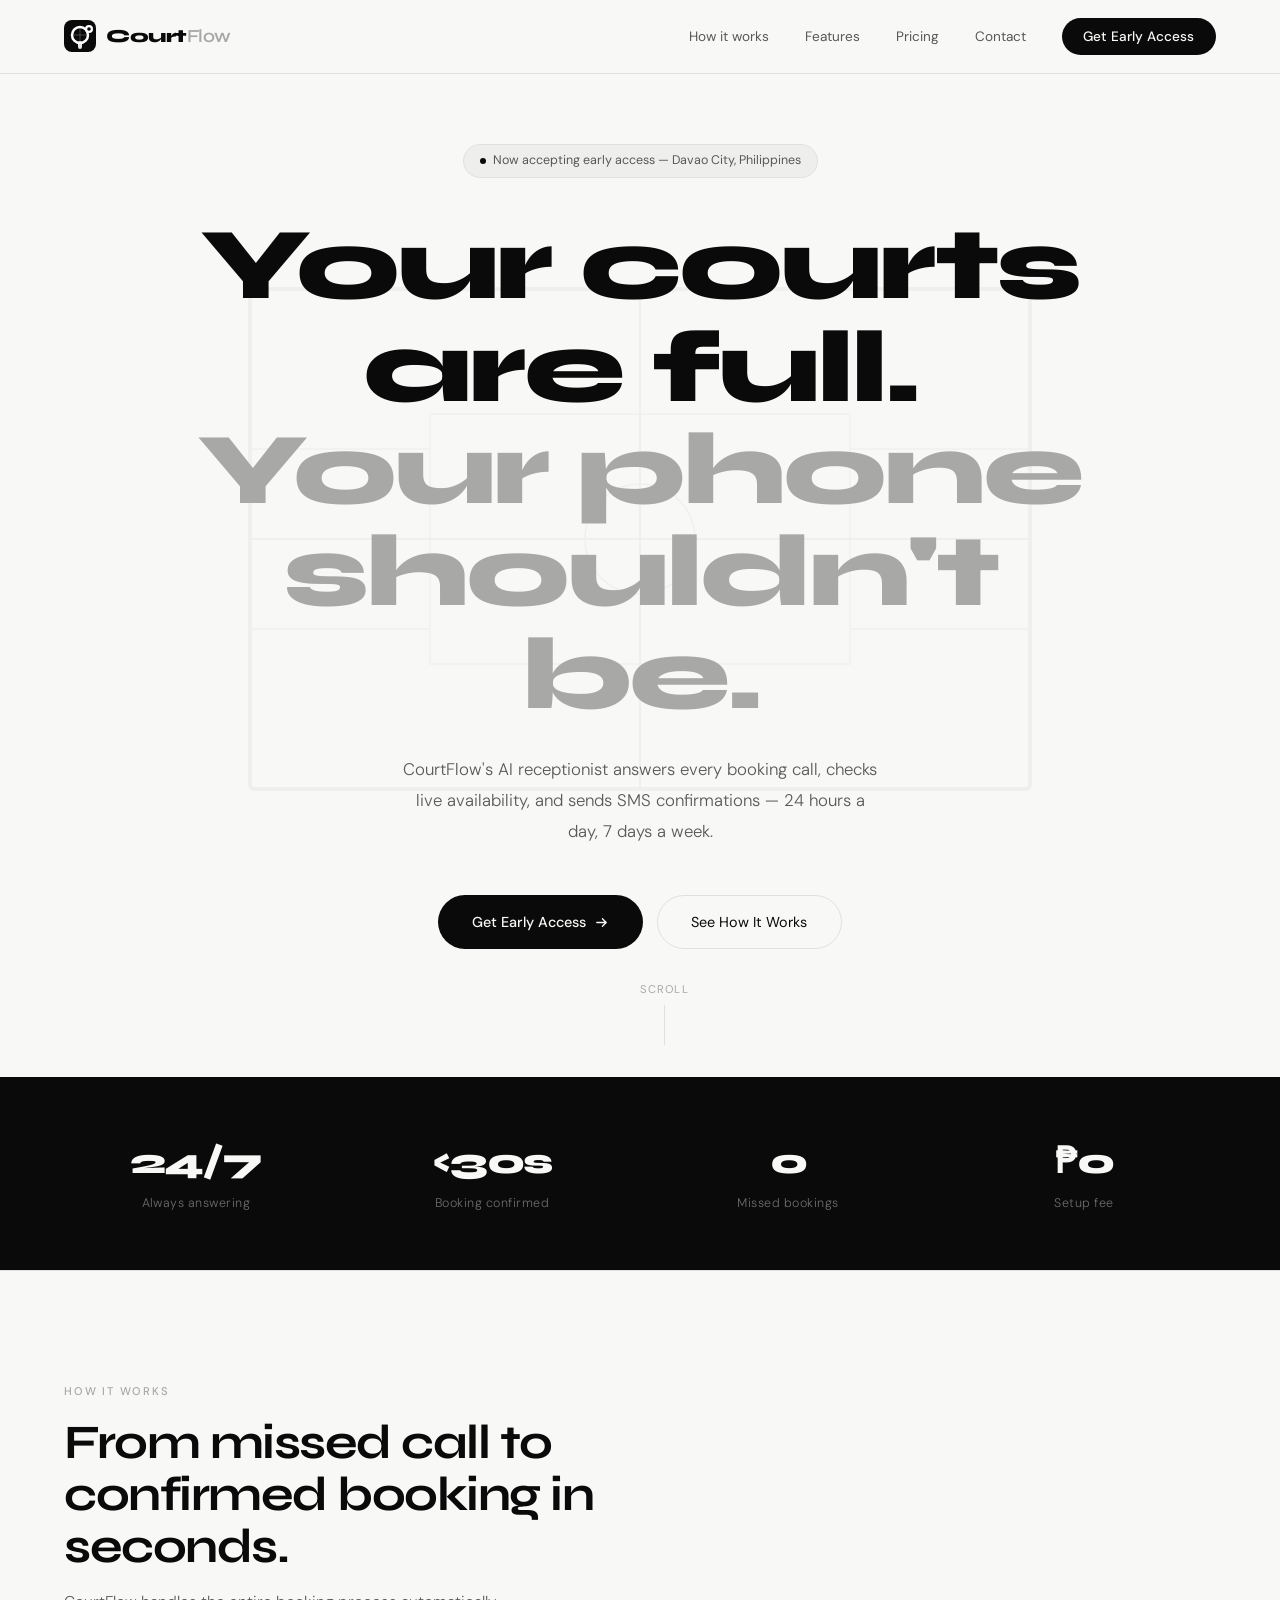
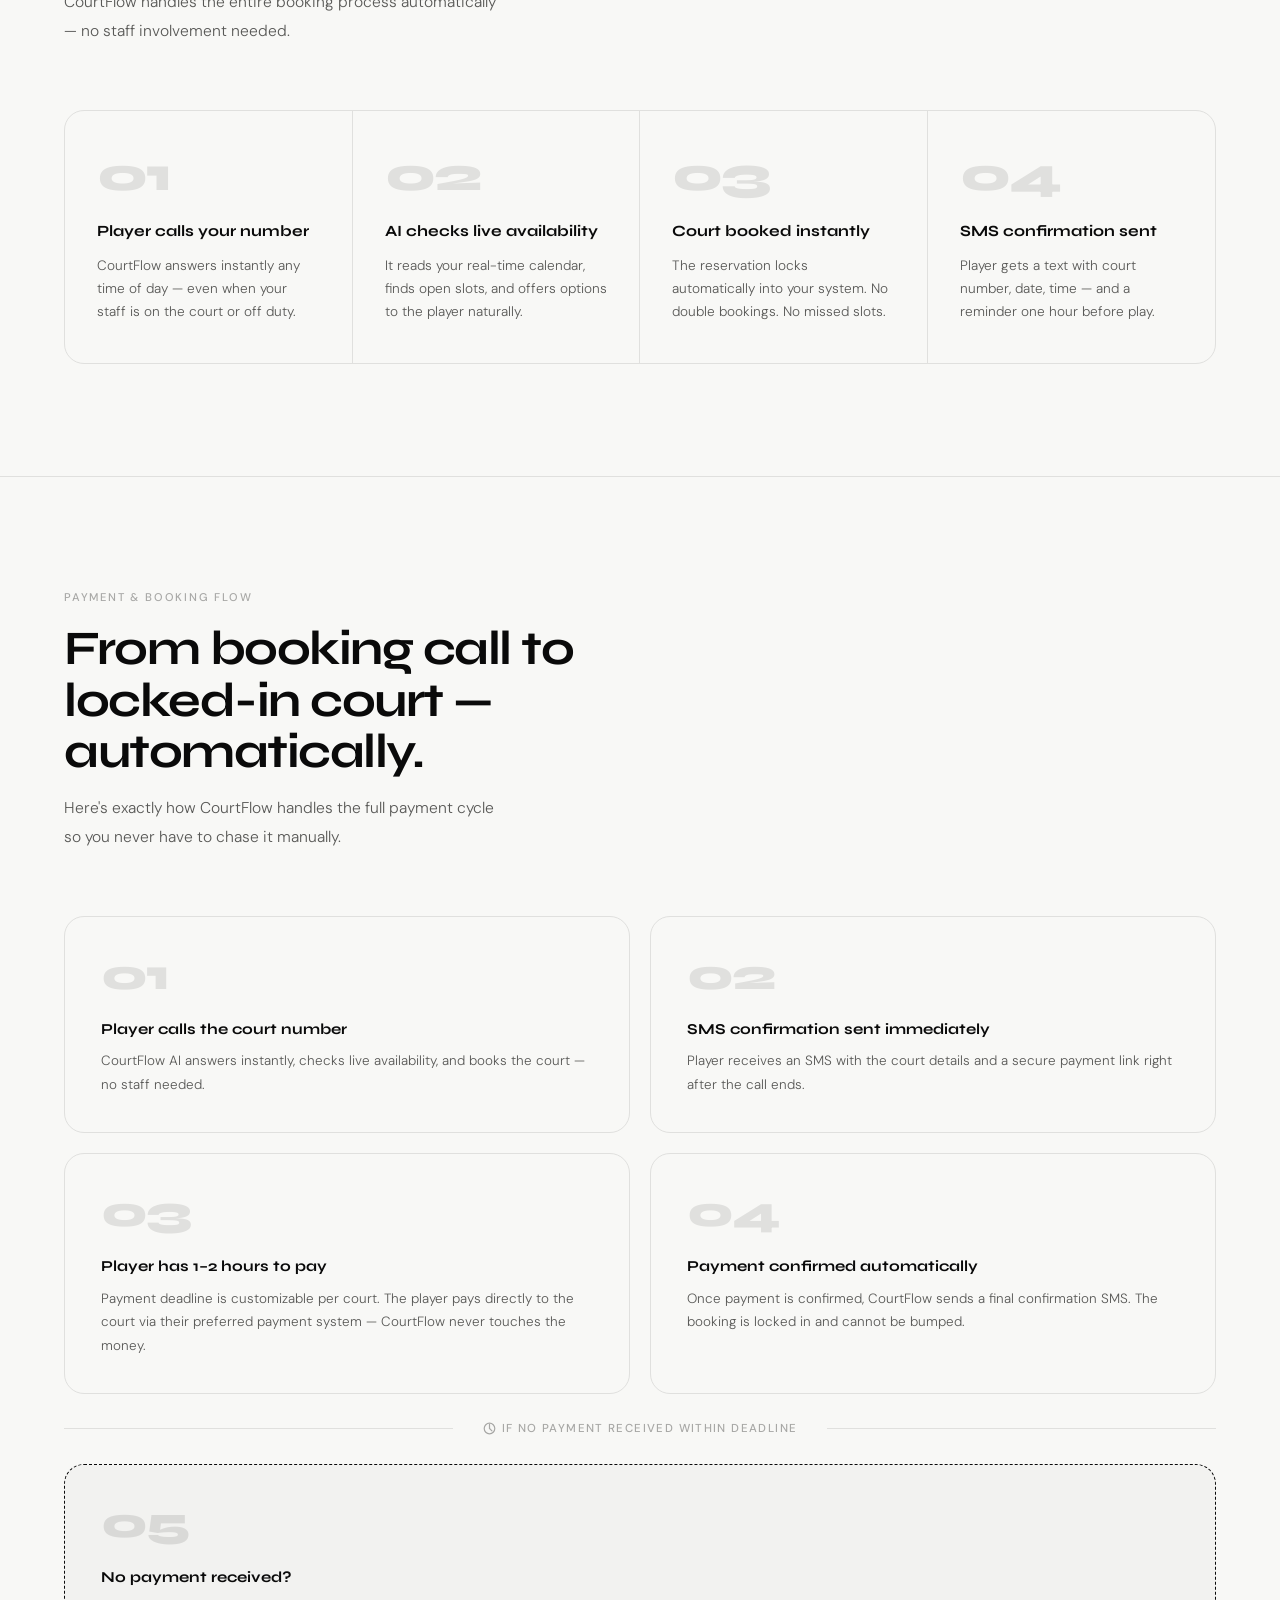
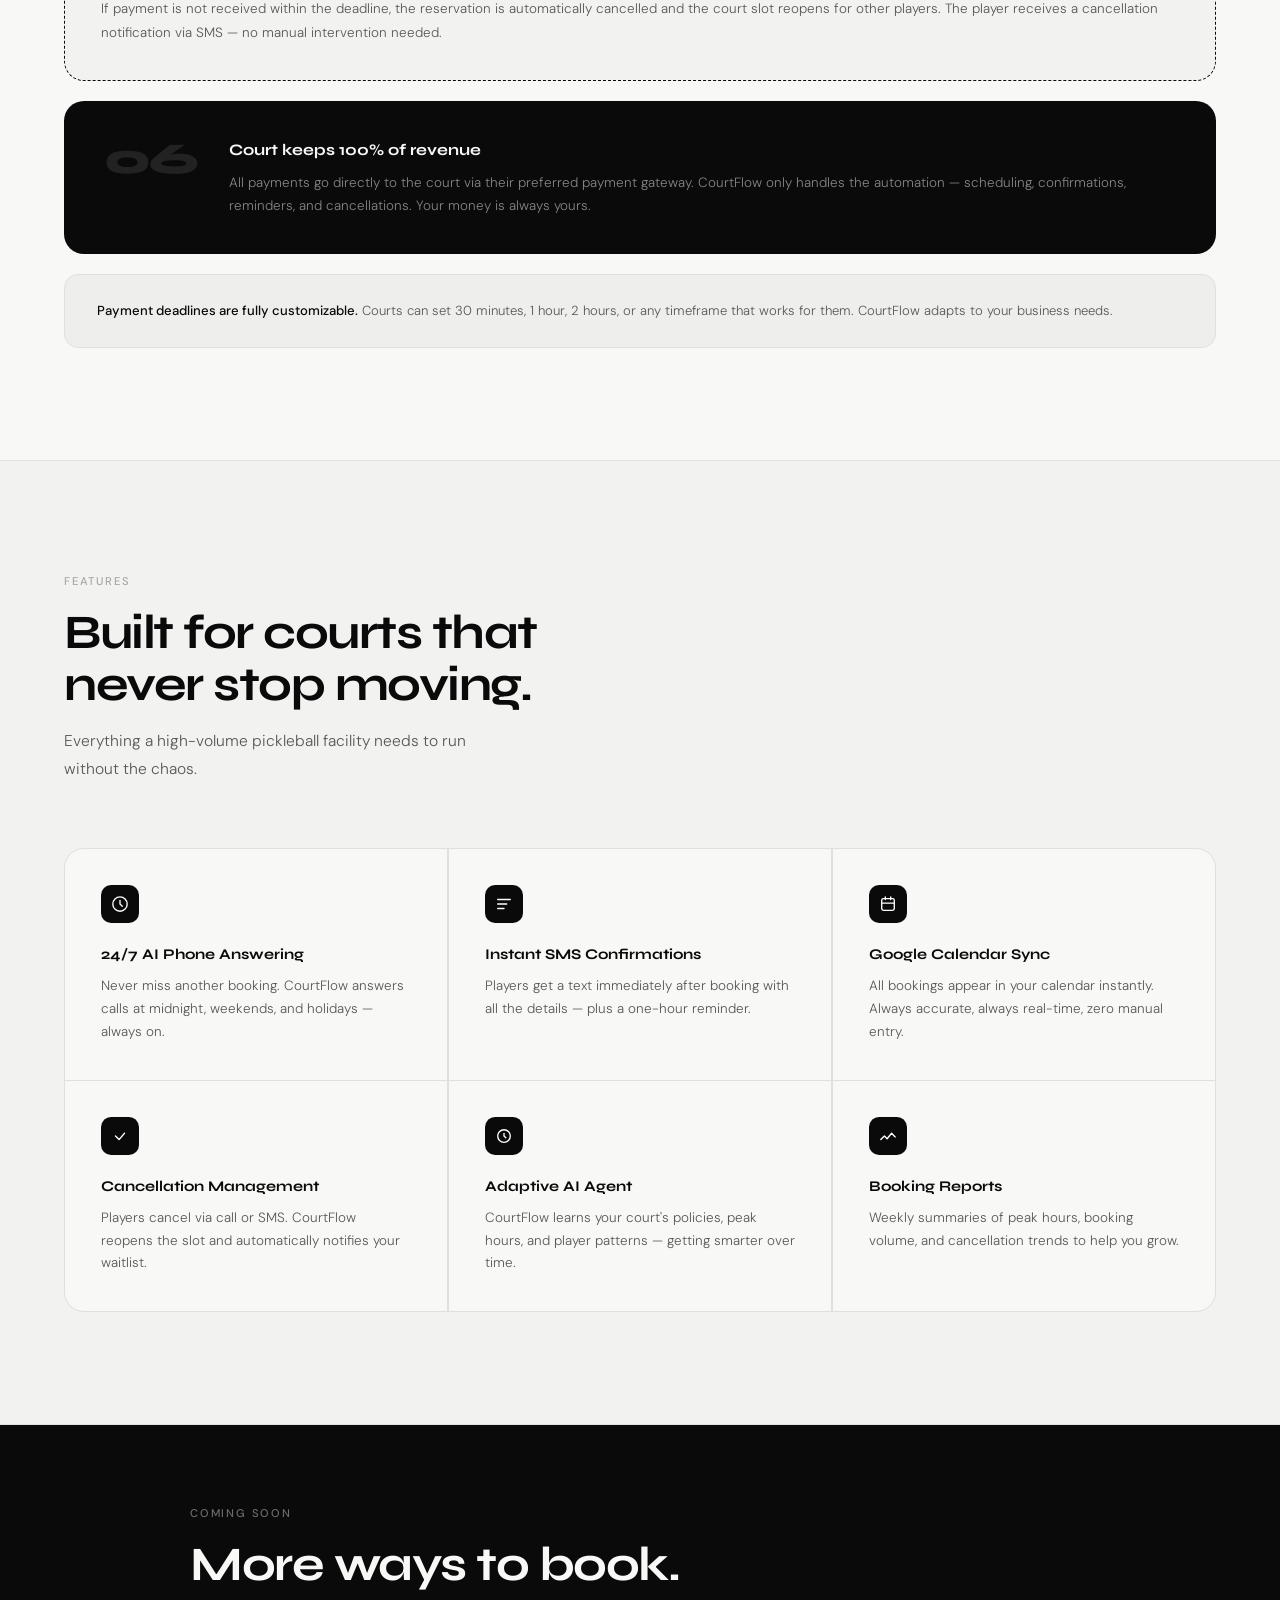
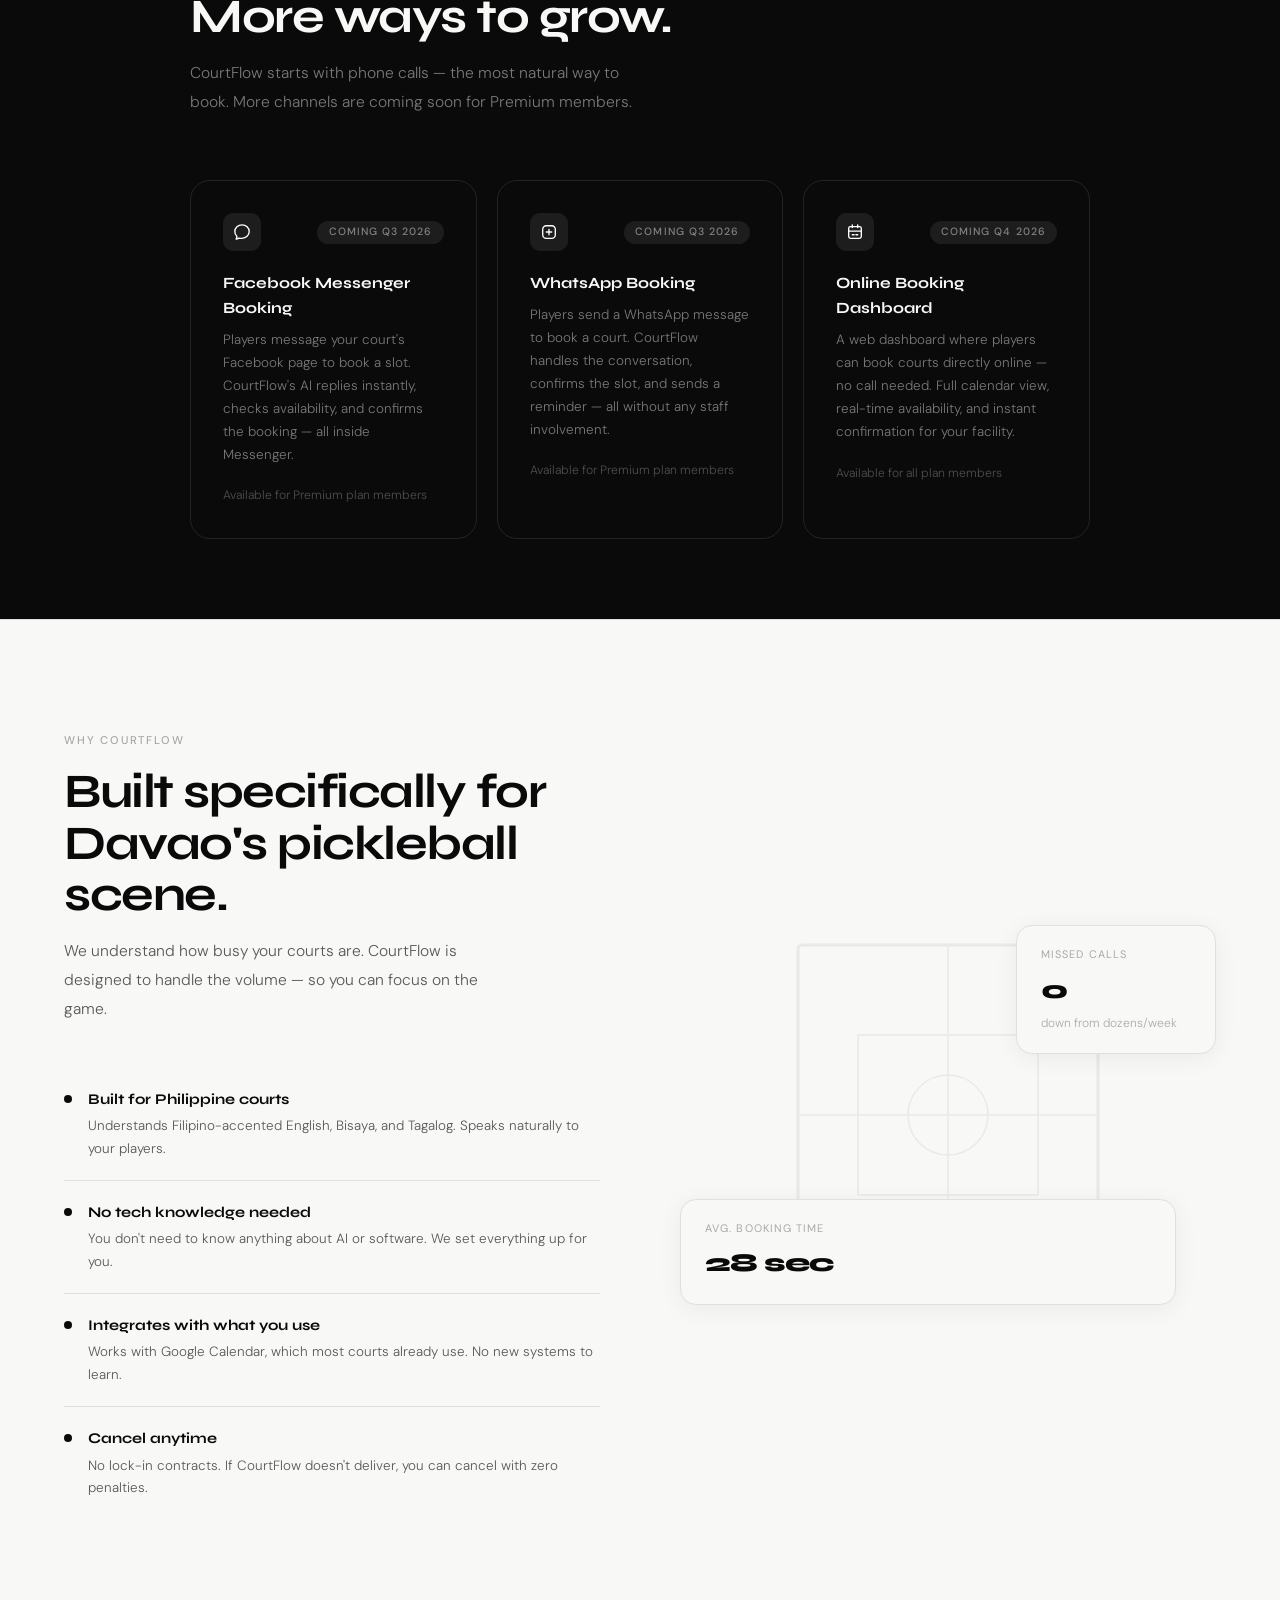
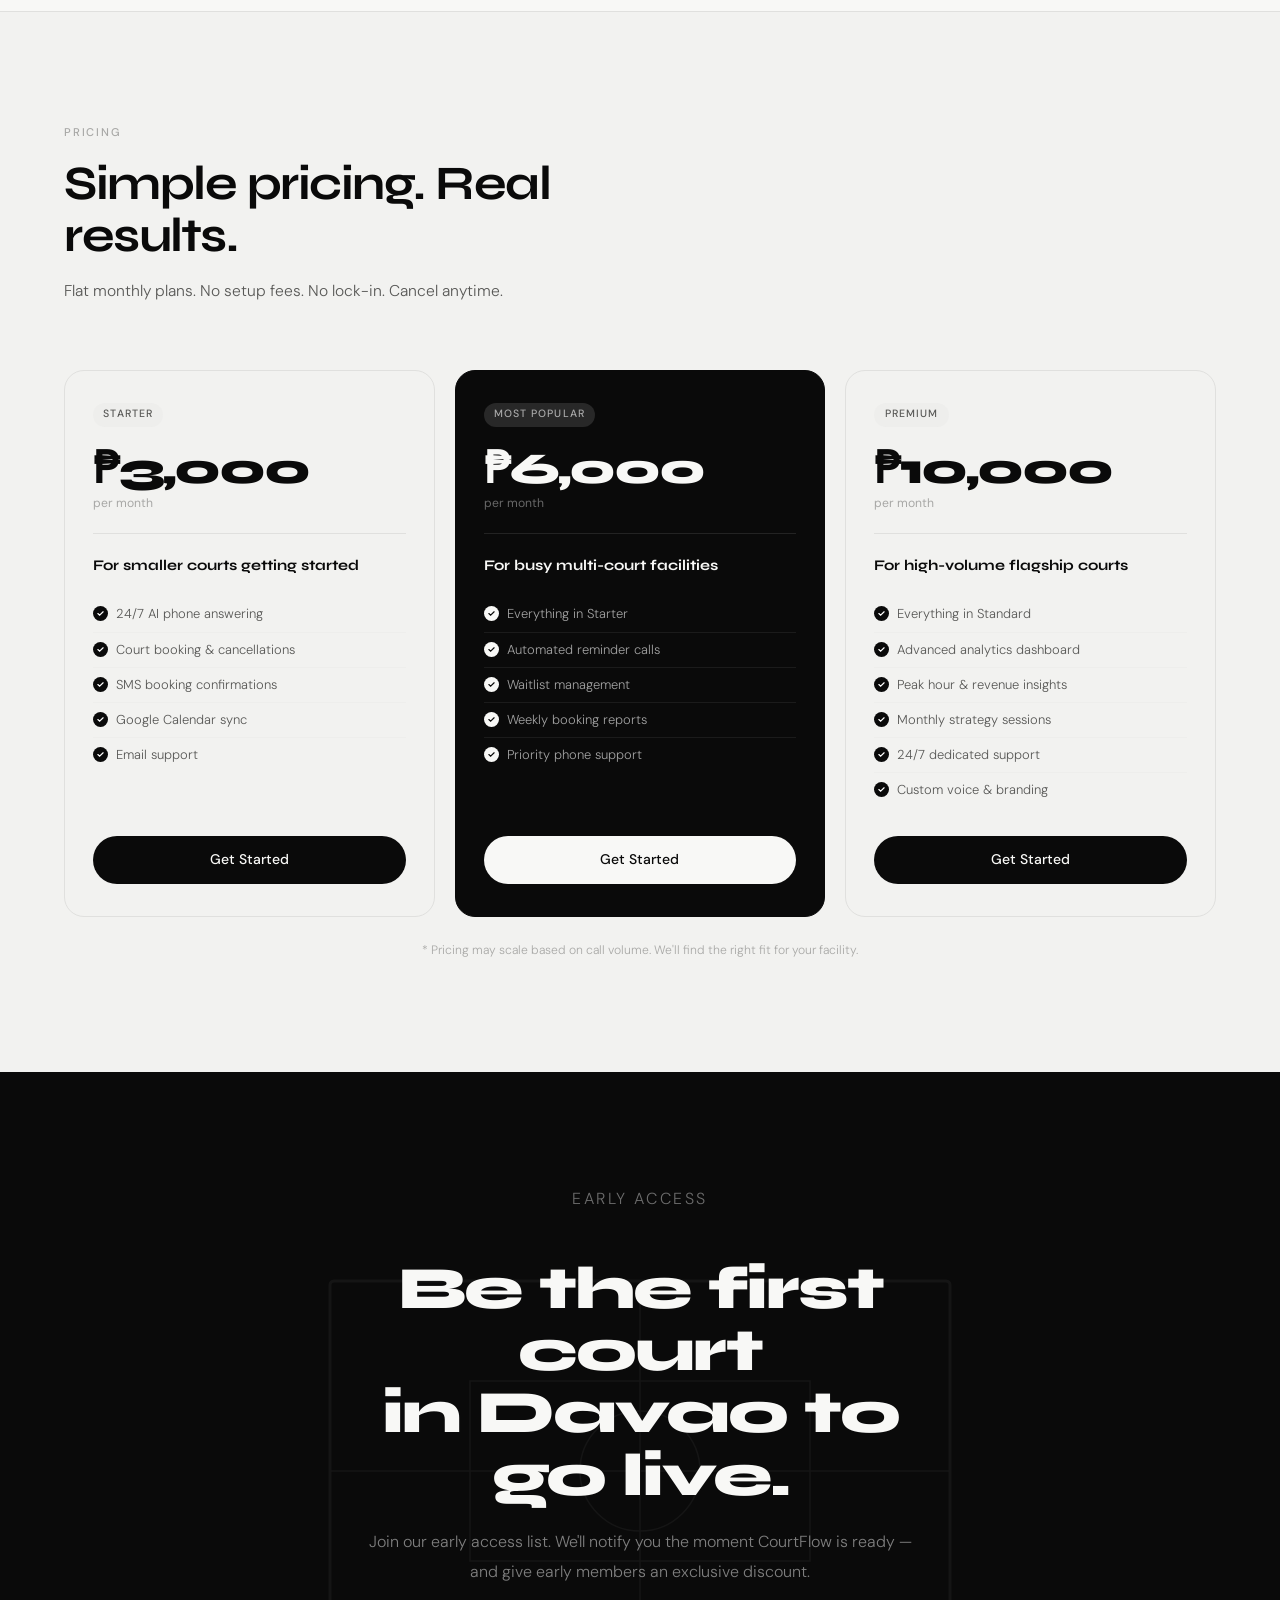
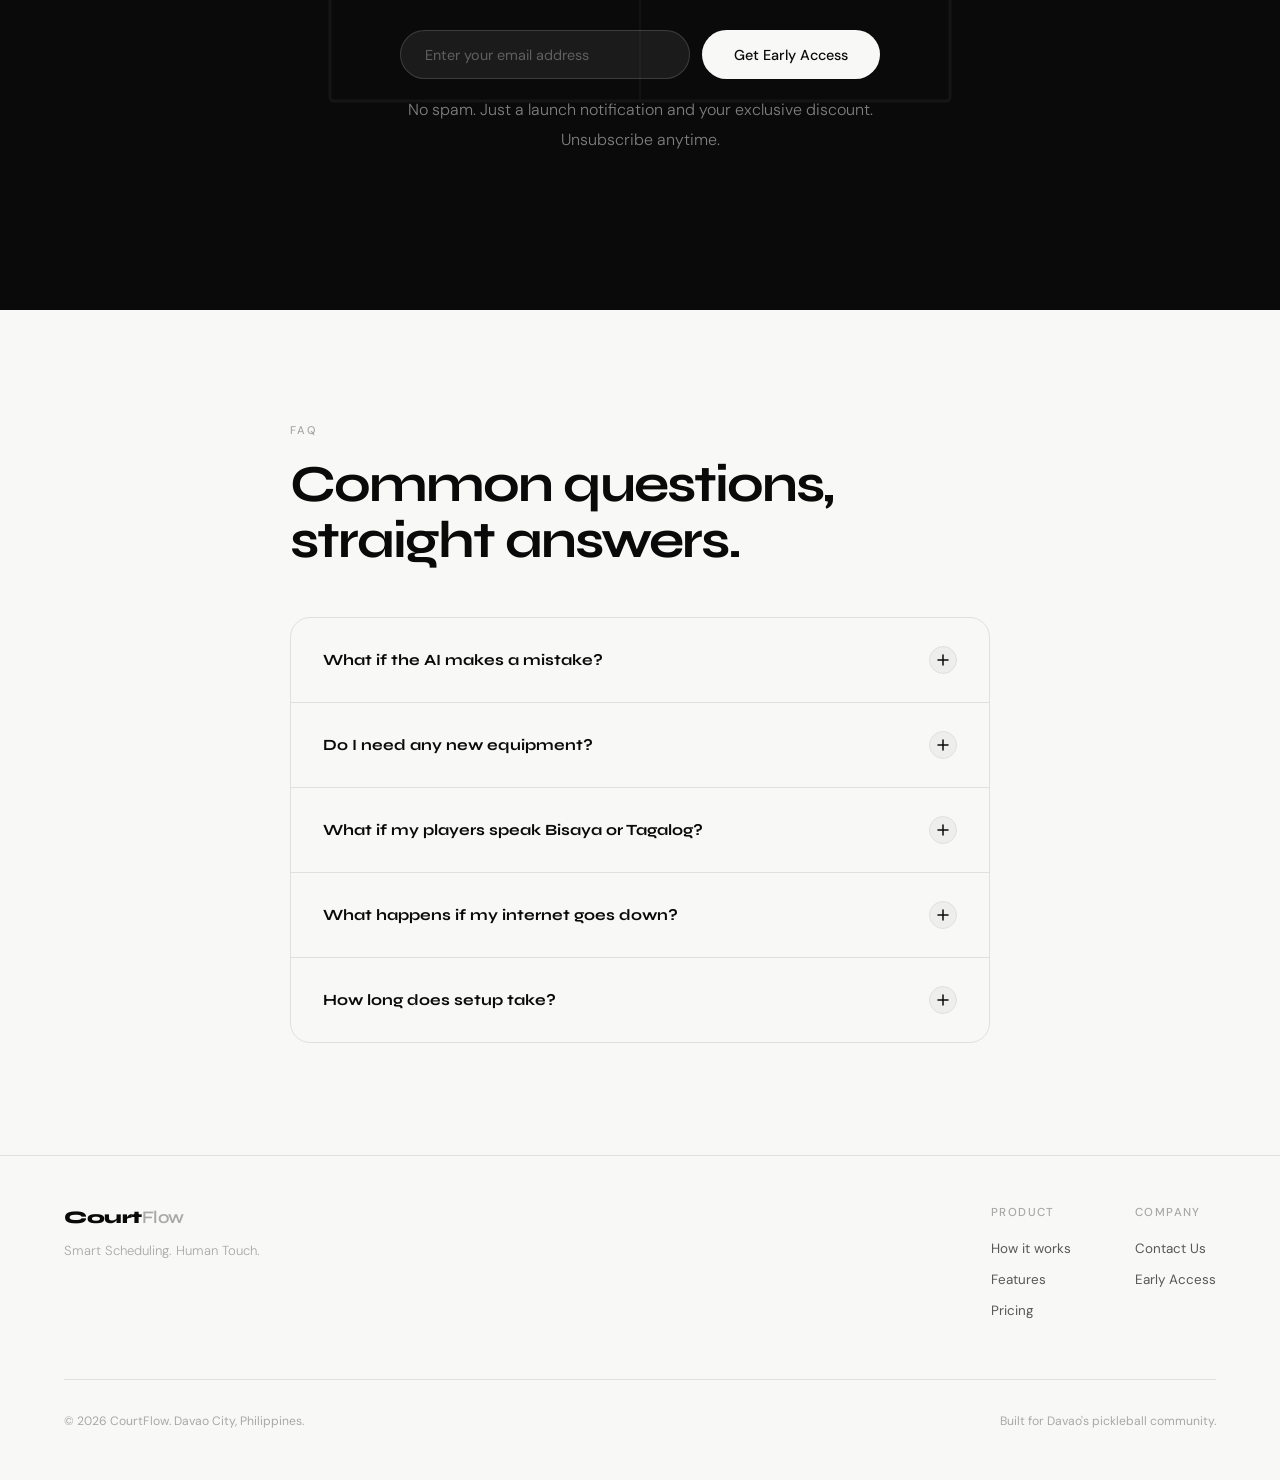
==== commit 82c63d93: "Add files via upload" ====
--- a/index.html
+++ b/index.html
@@ -1,82 +1,1080 @@
 <!DOCTYPE html>
 <html lang="en">
 <head>
-  <meta charset="UTF-8" />
-  <meta name="viewport" content="width=device-width, initial-scale=1.0" />
-  <meta name="description" content="Chris Bernard Caiña — AI-Augmented Executive Assistant & Operations Specialist." />
-  <title>CAIÑA.OPS — AI-Augmented Executive Operations</title>
-
-  <link rel="preconnect" href="https://fonts.googleapis.com" />
-  <link rel="preconnect" href="https://fonts.gstatic.com" crossorigin />
-  <link
-    href="https://fonts.googleapis.com/css2?family=Syne:wght@600;700;800&family=Space+Mono:wght@400;700&family=Inter:wght@400;500;600&family=Poppins:wght@400;500;600&family=Antonio:wght@200;300;400&display=swap"
-    rel="stylesheet"
-  />
-  <script type="module" crossorigin src="/assets/main-DNw9o52a.js"></script>
-  <link rel="modulepreload" crossorigin href="/assets/style-CiphK13n.js">
-  <link rel="stylesheet" crossorigin href="/assets/style-BPtAAY7s.css">
+<meta charset="UTF-8"/>
+<meta name="viewport" content="width=device-width, initial-scale=1.0"/>
+<meta name="description" content="CourtFlow — AI-powered court booking for pickleball facilities in Davao City. 24/7 automated scheduling, SMS confirmations, and calendar sync."/>
+<title>CourtFlow — AI Booking for Pickleball Courts</title>
+
+<!-- Favicon -->
+<link rel="icon" type="image/png" href="favicon.png"/>
+<link rel="apple-touch-icon" href="favicon.png"/>
+
+<!-- Social Preview (Open Graph) -->
+<meta property="og:title" content="CourtFlow — AI Booking for Pickleball Courts"/>
+<meta property="og:description" content="Your courts are full. Your phone shouldn't be. CourtFlow's AI receptionist handles bookings, cancellations, and SMS confirmations 24/7."/>
+<meta property="og:image" content="social-preview.png"/>
+<meta property="og:url" content="https://thecourtflow.co"/>
+<meta property="og:type" content="website"/>
+
+<!-- Twitter Card -->
+<meta name="twitter:card" content="summary_large_image"/>
+<meta name="twitter:title" content="CourtFlow — AI Booking for Pickleball Courts"/>
+<meta name="twitter:description" content="Your courts are full. Your phone shouldn't be. AI receptionist for pickleball courts in Davao City."/>
+<meta name="twitter:image" content="social-preview.png"/>
+
+<link href="https://fonts.googleapis.com/css2?family=Syne:wght@400;500;600;700;800&family=DM+Sans:ital,wght@0,300;0,400;0,500;1,300&display=swap" rel="stylesheet"/>
+<style>
+*,*::before,*::after{box-sizing:border-box;margin:0;padding:0}
+:root{
+  --black:#0a0a0a;
+  --white:#f8f8f6;
+  --off-white:#f2f2f0;
+  --gray-100:#eeeeec;
+  --gray-200:#e0e0de;
+  --gray-400:#a8a8a6;
+  --gray-600:#585856;
+  --display:'Syne',sans-serif;
+  --body:'DM Sans',sans-serif;
+}
+html{scroll-behavior:smooth;font-size:16px}
+body{font-family:var(--body);background:var(--white);color:var(--black);line-height:1.6;overflow-x:hidden}
+
+/* SCROLLBAR */
+::-webkit-scrollbar{width:4px}
+::-webkit-scrollbar-track{background:var(--white)}
+::-webkit-scrollbar-thumb{background:var(--gray-200);border-radius:2px}
+
+/* ANIMATIONS */
+.reveal{opacity:0;transform:translateY(28px);transition:opacity 0.7s ease,transform 0.7s ease}
+.reveal.visible{opacity:1;transform:none}
+.reveal-left{opacity:0;transform:translateX(-28px);transition:opacity 0.7s ease,transform 0.7s ease}
+.reveal-left.visible{opacity:1;transform:none}
+.reveal-right{opacity:0;transform:translateX(28px);transition:opacity 0.7s ease,transform 0.7s ease}
+.reveal-right.visible{opacity:1;transform:none}
+@keyframes fadeUp{from{opacity:0;transform:translateY(22px)}to{opacity:1;transform:none}}
+@keyframes heartbeat{0%,100%{box-shadow:0 0 0 0 rgba(10,10,10,.5)}15%{box-shadow:0 0 0 5px rgba(10,10,10,.12)}30%{box-shadow:0 0 0 0 rgba(10,10,10,0)}50%{box-shadow:0 0 0 3px rgba(10,10,10,.08)}70%{box-shadow:0 0 0 0 rgba(10,10,10,0)}}
+@keyframes spin{to{transform:rotate(360deg)}}
+
+/* NAV */
+nav{
+  position:fixed;top:0;left:0;right:0;z-index:200;
+  display:flex;align-items:center;justify-content:space-between;
+  padding:1.1rem 5%;
+  background:rgba(248,248,246,0.92);
+  backdrop-filter:blur(20px);
+  border-bottom:1px solid var(--gray-200);
+  transition:padding 0.3s;
+}
+nav.scrolled{padding:.85rem 5%}
+.nav-logo{display:flex;align-items:center;gap:10px;text-decoration:none}
+.nav-wordmark{font-family:var(--display);font-size:1.15rem;font-weight:800;color:var(--black);letter-spacing:-.5px}
+.nav-wordmark span{color:var(--gray-400);font-weight:600}
+.nav-links{display:flex;align-items:center;gap:2.25rem}
+.nav-links a{font-size:.85rem;color:var(--gray-600);text-decoration:none;font-weight:400;transition:color .2s}
+.nav-links a:hover{color:var(--black)}
+.nav-contact-link{font-size:.85rem;color:var(--gray-600);text-decoration:none;font-weight:400;transition:color .2s}
+.nav-contact-link:hover{color:var(--black)}
+.nav-cta{background:var(--black)!important;color:var(--white)!important;padding:.5rem 1.35rem;border-radius:999px;font-size:.85rem!important;font-weight:500!important;transition:opacity .2s!important}
+.nav-cta:hover{opacity:.8}
+.hamburger{display:none;flex-direction:column;gap:5px;cursor:pointer;padding:4px}
+.hamburger span{width:22px;height:1.5px;background:var(--black);transition:.3s}
+.hamburger.open span:nth-child(1){transform:translateY(6.5px) rotate(45deg)}
+.hamburger.open span:nth-child(2){opacity:0}
+.hamburger.open span:nth-child(3){transform:translateY(-6.5px) rotate(-45deg)}
+.mobile-menu{display:none;position:fixed;top:0;left:0;right:0;bottom:0;background:var(--white);z-index:199;flex-direction:column;align-items:center;justify-content:center;gap:2.5rem}
+.mobile-menu.open{display:flex}
+.mobile-menu a{font-family:var(--display);font-size:2rem;font-weight:700;color:var(--black);text-decoration:none;letter-spacing:-1px}
+.mobile-menu a:hover{color:var(--gray-400)}
+
+/* HERO */
+.hero{
+  min-height:100vh;
+  display:flex;flex-direction:column;align-items:center;justify-content:center;
+  text-align:center;padding:9rem 5% 8rem;
+  position:relative;overflow:hidden;
+}
+.hero-court-bg{
+  position:absolute;top:50%;left:50%;
+  transform:translate(-50%,-50%);
+  opacity:.032;width:900px;
+  pointer-events:none;
+}
+.hero-badge{
+  display:inline-flex;align-items:center;gap:7px;
+  background:var(--gray-100);border:1px solid var(--gray-200);
+  border-radius:999px;padding:.38rem 1rem;
+  font-size:.78rem;color:var(--gray-600);margin-bottom:2.25rem;font-weight:400;
+  animation:fadeUp .5s ease both;
+}
+.badge-dot{width:6px;height:6px;background:var(--black);border-radius:50%;animation:heartbeat 1.6s ease infinite}
+.hero h1{
+  font-family:var(--display);
+  font-size:clamp(3.2rem,8vw,6.5rem);
+  font-weight:800;line-height:1.0;letter-spacing:-3px;
+  color:var(--black);max-width:920px;margin-bottom:1.75rem;
+  animation:fadeUp .5s .1s ease both;
+}
+.hero h1 em{font-style:normal;color:var(--gray-400)}
+.hero-sub{
+  font-size:1.05rem;color:var(--gray-600);max-width:480px;
+  margin:0 auto 3rem;font-weight:300;line-height:1.85;
+  animation:fadeUp .5s .2s ease both;
+}
+.hero-ctas{display:flex;gap:.875rem;justify-content:center;flex-wrap:wrap;animation:fadeUp .5s .3s ease both}
+.btn-dark{
+  background:var(--black);color:var(--white);
+  padding:.9rem 2.1rem;border-radius:999px;
+  font-size:.9rem;font-weight:500;text-decoration:none;
+  transition:opacity .2s,transform .2s;
+  display:inline-flex;align-items:center;gap:8px;
+}
+.btn-dark:hover{opacity:.82;transform:translateY(-2px)}
+.btn-light{
+  background:transparent;color:var(--black);
+  padding:.9rem 2.1rem;border-radius:999px;
+  border:1.5px solid var(--gray-200);
+  font-size:.9rem;font-weight:400;text-decoration:none;
+  transition:border-color .2s,transform .2s;
+  display:inline-flex;align-items:center;gap:8px;
+}
+.btn-light:hover{border-color:var(--black);transform:translateY(-2px)}
+.hero-scroll{
+  position:absolute;bottom:2rem;left:50%;transform:translateX(-50%);
+  display:flex;flex-direction:column;align-items:center;gap:6px;
+  opacity:0;animation:fadeUp .5s .8s ease forwards;
+  pointer-events:none;
+}
+.scroll-line{width:1px;height:40px;background:var(--gray-200);position:relative;overflow:hidden}
+.scroll-line::after{content:'';position:absolute;top:-100%;left:0;width:100%;height:100%;background:var(--black);animation:scrollDown 1.8s ease infinite}
+@keyframes scrollDown{0%{top:-100%}100%{top:100%}}
+.scroll-label{font-size:.7rem;color:var(--gray-400);letter-spacing:.1em;text-transform:uppercase}
+
+/* STATS BAR */
+.stats-bar{
+  background:var(--black);
+  padding:3.5rem 5%;
+  display:grid;grid-template-columns:repeat(auto-fit,minmax(140px,1fr));
+  gap:2rem;text-align:center;
+}
+.stat-num{font-family:var(--display);font-size:2.25rem;font-weight:800;color:var(--white);letter-spacing:-1.5px;margin-bottom:.2rem}
+.stat-label{font-size:.78rem;color:rgba(255,255,255,.4);font-weight:300;letter-spacing:.04em}
+
+/* SECTIONS */
+section{padding:7rem 5%}
+.section-eyebrow{font-size:.7rem;text-transform:uppercase;letter-spacing:.16em;color:var(--gray-400);margin-bottom:1rem;font-weight:500}
+.section-h{font-family:var(--display);font-size:clamp(2rem,4vw,3rem);font-weight:700;letter-spacing:-1.5px;line-height:1.08;color:var(--black);max-width:560px;margin-bottom:1rem}
+.section-sub{font-size:.975rem;color:var(--gray-600);max-width:440px;font-weight:300;margin-bottom:4rem;line-height:1.85}
+hr.divider{border:none;border-top:1px solid var(--gray-200)}
+
+/* HOW IT WORKS */
+.steps-grid{display:grid;grid-template-columns:repeat(auto-fit,minmax(200px,1fr));border:1.5px solid var(--gray-200);border-radius:20px;overflow:hidden}
+.step{padding:2.5rem 2rem;border-right:1.5px solid var(--gray-200);transition:background .2s}
+.step:last-child{border-right:none}
+.step:hover{background:var(--gray-100)}
+.step-num{font-family:var(--display);font-size:3rem;font-weight:800;color:var(--gray-200);margin-bottom:1.25rem;letter-spacing:-2px;line-height:1}
+.step h3{font-family:var(--display);font-size:.975rem;font-weight:700;margin-bottom:.6rem;color:var(--black)}
+.step p{font-size:.85rem;color:var(--gray-600);font-weight:300;line-height:1.7}
+
+/* FEATURES */
+.features-grid{display:grid;grid-template-columns:repeat(3,1fr);gap:1.5px;background:var(--gray-200);border:1.5px solid var(--gray-200);border-radius:20px;overflow:hidden}
+.feat{background:var(--white);padding:2.25rem;transition:background .25s}
+.feat:hover{background:var(--gray-100)}
+.feat-icon{width:38px;height:38px;background:var(--black);border-radius:10px;display:flex;align-items:center;justify-content:center;margin-bottom:1.25rem}
+.feat h3{font-family:var(--display);font-size:.925rem;font-weight:700;margin-bottom:.5rem;color:var(--black)}
+.feat p{font-size:.84rem;color:var(--gray-600);font-weight:300;line-height:1.7}
+
+/* WHY SECTION */
+.why-grid{display:grid;grid-template-columns:1fr 1fr;gap:5rem;align-items:center}
+.why-visual{position:relative;height:420px}
+.why-court{position:absolute;inset:0;display:flex;align-items:center;justify-content:center}
+.why-card{
+  position:absolute;background:var(--white);border:1.5px solid var(--gray-200);
+  border-radius:16px;padding:1.25rem 1.5rem;
+  font-size:.82rem;font-weight:400;color:var(--black);
+  box-shadow:0 4px 24px rgba(0,0,0,.06);
+}
+.why-card.c1{bottom:20px;left:0;right:40px;font-size:.8rem}
+.why-card.c2{top:20px;right:0;width:200px}
+.why-card-label{font-size:.68rem;text-transform:uppercase;letter-spacing:.1em;color:var(--gray-400);margin-bottom:.4rem}
+.why-card-val{font-family:var(--display);font-size:1.6rem;font-weight:800;letter-spacing:-1px;color:var(--black)}
+.why-list{list-style:none;display:flex;flex-direction:column;gap:1.25rem}
+.why-item{display:flex;align-items:flex-start;gap:1rem;padding-bottom:1.25rem;border-bottom:1px solid var(--gray-200)}
+.why-item:last-child{border-bottom:none;padding-bottom:0}
+.why-dot{width:8px;height:8px;background:var(--black);border-radius:50%;flex-shrink:0;margin-top:7px}
+.why-item h4{font-family:var(--display);font-size:.925rem;font-weight:700;margin-bottom:.25rem;color:var(--black)}
+.why-item p{font-size:.84rem;color:var(--gray-600);font-weight:300;line-height:1.65}
+
+/* PRICING */
+.pricing-grid{display:grid;grid-template-columns:repeat(3,1fr);gap:1.25rem;margin-bottom:1.5rem}
+.pc{border:1.5px solid var(--gray-200);border-radius:20px;padding:2rem 1.75rem;display:flex;flex-direction:column;transition:transform .2s,border-color .2s,box-shadow .2s}
+.pc:hover{transform:translateY(-5px);border-color:var(--black);box-shadow:0 12px 40px rgba(0,0,0,.08)}
+.pc.featured{background:var(--black);border-color:var(--black)}
+.pc-badge{display:inline-block;font-size:.66rem;text-transform:uppercase;letter-spacing:.1em;padding:.2rem .65rem;border-radius:999px;background:var(--gray-100);color:var(--gray-600);margin-bottom:1.25rem;font-weight:500;align-self:flex-start}
+.pc.featured .pc-badge{background:rgba(255,255,255,.12);color:rgba(255,255,255,.6)}
+.pc-price{font-family:var(--display);font-size:2.75rem;font-weight:800;letter-spacing:-2px;line-height:1;margin-bottom:.2rem;color:var(--black)}
+.pc.featured .pc-price{color:var(--white)}
+.pc-period{font-size:.76rem;color:var(--gray-400);margin-bottom:1.25rem}
+.pc.featured .pc-period{color:rgba(255,255,255,.38)}
+.pc-name{font-family:var(--display);font-size:.92rem;font-weight:700;color:var(--black);border-top:1.5px solid var(--gray-200);padding-top:1.25rem;margin-bottom:1.25rem}
+.pc.featured .pc-name{color:var(--white);border-top-color:rgba(255,255,255,.1)}
+.pc-features{list-style:none;margin-bottom:1.75rem;flex:1}
+.pc-features li{font-size:.81rem;color:var(--gray-600);padding:.42rem 0;display:flex;align-items:flex-start;gap:8px;font-weight:300;border-bottom:1px solid var(--gray-100)}
+.pc-features li:last-child{border-bottom:none}
+.pc.featured .pc-features li{color:rgba(255,255,255,.62);border-bottom-color:rgba(255,255,255,.07)}
+.chk{width:15px;height:15px;background:var(--black);border-radius:50%;display:inline-flex;align-items:center;justify-content:center;flex-shrink:0;margin-top:2px}
+.pc.featured .chk{background:var(--white)}
+.btn-plan{display:block;text-align:center;padding:.8rem;border-radius:999px;font-size:.875rem;font-weight:500;text-decoration:none;transition:opacity .2s;background:var(--black);color:var(--white);margin-top:auto}
+.pc.featured .btn-plan{background:var(--white);color:var(--black)}
+.btn-plan:hover{opacity:.72}
+.pricing-note{font-size:.76rem;color:var(--gray-400);text-align:center;font-weight:300;margin-top:1rem}
+
+/* EMAIL CTA */
+.email-section{background:var(--black);padding:7rem 5%;position:relative;overflow:hidden}
+.email-court-bg{position:absolute;top:50%;left:50%;transform:translate(-50%,-50%);opacity:.045;width:700px;pointer-events:none}
+.email-inner{max-width:560px;margin:0 auto;text-align:center;position:relative}
+.email-section h2{font-family:var(--display);font-size:clamp(2rem,5vw,3.75rem);font-weight:800;letter-spacing:-2px;line-height:1.04;color:var(--white);margin-bottom:1.25rem}
+.email-section p{font-size:1rem;color:rgba(255,255,255,.48);font-weight:300;line-height:1.85;margin-bottom:2.75rem}
+.email-form-wrap{display:flex;gap:.75rem;max-width:480px;margin:0 auto;flex-wrap:wrap;justify-content:center}
+.email-input{
+  flex:1;min-width:220px;
+  padding:.9rem 1.5rem;
+  border:1.5px solid rgba(255,255,255,.15);
+  border-radius:999px;
+  font-family:var(--body);font-size:.9rem;
+  color:var(--white);background:rgba(255,255,255,.07);
+  outline:none;transition:border-color .2s;
+}
+.email-input::placeholder{color:rgba(255,255,255,.3)}
+.email-input:focus{border-color:rgba(255,255,255,.4)}
+.btn-submit{
+  background:var(--white);color:var(--black);
+  padding:.9rem 2rem;border-radius:999px;
+  font-size:.9rem;font-weight:500;
+  border:none;cursor:pointer;
+  font-family:var(--body);
+  transition:opacity .2s,transform .2s;
+  white-space:nowrap;
+}
+.btn-submit:hover{opacity:.85;transform:translateY(-2px)}
+.btn-submit.loading{opacity:.6;pointer-events:none}
+.form-note{font-size:.72rem;color:rgba(255,255,255,.28);margin-top:1rem;line-height:1.6}
+.success-msg{display:none;color:var(--white);font-size:.95rem;font-weight:400;margin-top:1.5rem;padding:1rem 1.5rem;border:1px solid rgba(255,255,255,.15);border-radius:12px;background:rgba(255,255,255,.06)}
+.success-msg.show{display:block}
+
+/* FOOTER */
+footer{padding:3rem 5%;border-top:1px solid var(--gray-200)}
+.footer-top{display:flex;justify-content:space-between;align-items:flex-start;margin-bottom:3rem;flex-wrap:wrap;gap:2rem}
+.footer-brand{}
+.footer-logo-text{font-family:var(--display);font-size:1.1rem;font-weight:800;color:var(--black);letter-spacing:-.5px;margin-bottom:.5rem}
+.footer-logo-text span{color:var(--gray-400);font-weight:600}
+.footer-tagline{font-size:.82rem;color:var(--gray-400);font-weight:300}
+.footer-links-group{display:flex;gap:4rem;flex-wrap:wrap}
+.footer-col h5{font-size:.72rem;text-transform:uppercase;letter-spacing:.12em;color:var(--gray-400);margin-bottom:1rem;font-weight:500}
+.footer-col a{display:block;font-size:.84rem;color:var(--gray-600);text-decoration:none;margin-bottom:.6rem;transition:color .2s}
+.footer-col a:hover{color:var(--black)}
+.footer-bottom{display:flex;justify-content:space-between;align-items:center;padding-top:2rem;border-top:1px solid var(--gray-200);flex-wrap:wrap;gap:1rem}
+.footer-copy{font-size:.76rem;color:var(--gray-400)}
+.footer-made{font-size:.76rem;color:var(--gray-400)}
+
+/* FAQ */
+#faq{padding:7rem 5%}
+.faq-inner{max-width:700px;margin:0 auto}
+#faq .section-eyebrow{margin-bottom:1rem}
+#faq .section-h{font-size:clamp(2.5rem,5vw,3.25rem);letter-spacing:-2px;margin-bottom:3rem;max-width:none}
+.faq-list{display:flex;flex-direction:column;border:1.5px solid var(--gray-200);border-radius:20px;overflow:hidden}
+.faq-item{border-bottom:1.5px solid var(--gray-200);transition:padding-left .25s ease}
+.faq-item:last-child{border-bottom:none}
+.faq-item:hover{padding-left:.35rem}
+.faq-q{width:100%;background:none;border:none;padding:1.75rem 2rem;text-align:left;cursor:pointer;display:flex;align-items:center;justify-content:space-between;gap:1.5rem;font-family:var(--display);font-size:.975rem;font-weight:700;color:var(--black);transition:background .2s}
+.faq-q:hover,.faq-q.open{background:var(--gray-100)}
+.faq-icon{width:28px;height:28px;border-radius:50%;border:1.5px solid var(--gray-200);background:var(--gray-100);display:flex;align-items:center;justify-content:center;flex-shrink:0;transition:transform .35s ease,background .25s,border-color .25s}
+.faq-q.open .faq-icon{background:var(--black);border-color:var(--black);transform:rotate(45deg)}
+.faq-icon svg line{transition:stroke .25s}
+.faq-q.open .faq-icon svg line{stroke:white}
+.faq-a{max-height:0;overflow:hidden;opacity:0;transition:max-height .3s ease,opacity .3s ease}
+.faq-a.open{max-height:400px;opacity:1}
+.faq-a-inner{padding:1.5rem 3rem 2rem 1.5rem;font-size:.95rem;color:#555555;font-weight:300;line-height:1.8;border-left:3px solid #e8e8e8;margin:0 2rem 1.5rem}
+
+/* PAYMENT FLOW */
+.pflow-grid{display:grid;grid-template-columns:repeat(2,1fr);gap:1.25rem;margin-bottom:1.25rem}
+.pflow-card{background:var(--white);border:1.5px solid var(--gray-200);border-radius:20px;padding:2.25rem;transition:background .2s;position:relative}
+.pflow-card:hover{background:var(--gray-100)}
+.pflow-num{font-family:var(--display);font-size:2.75rem;font-weight:800;color:var(--gray-200);letter-spacing:-2px;line-height:1;margin-bottom:1.25rem}
+.pflow-card h3{font-family:var(--display);font-size:.95rem;font-weight:700;color:var(--black);margin-bottom:.5rem}
+.pflow-card p{font-size:.84rem;color:var(--gray-600);font-weight:300;line-height:1.75}
+.pflow-tag{display:inline-flex;align-items:center;gap:5px;font-size:.65rem;text-transform:uppercase;letter-spacing:.1em;font-weight:500;padding:.2rem .65rem;border-radius:999px;margin-bottom:.85rem}
+.pflow-tag.green{background:#e8f5e9;color:#2e7d32}
+.pflow-tag.amber{background:#fff8e1;color:#f57f17}
+.pflow-branch-row{display:flex;align-items:center;gap:1rem;margin-bottom:1.25rem}
+.pflow-branch-row::before,.pflow-branch-row::after{content:'';flex:1;height:1px;background:var(--gray-200)}
+.pflow-branch-label{font-size:.72rem;text-transform:uppercase;letter-spacing:.12em;color:var(--gray-400);font-weight:500;white-space:nowrap;display:flex;align-items:center;gap:6px;padding:.35rem .85rem;border:1.5px dashed var(--gray-300);border-radius:999px}
+.pflow-card.alt{border-style:dashed;border-color:var(--gray-300);background:var(--off-white)}
+.pflow-card.alt:hover{background:var(--gray-100)}
+.pflow-card.alt .pflow-num{color:rgba(0,0,0,.1)}
+.pflow-callout{background:var(--black);border-radius:20px;padding:2.25rem 2.5rem;margin-bottom:1.25rem;display:flex;align-items:flex-start;gap:2rem}
+.pflow-callout-num{font-family:var(--display);font-size:2.75rem;font-weight:800;color:rgba(255,255,255,.1);letter-spacing:-2px;line-height:1;flex-shrink:0}
+.pflow-callout h3{font-family:var(--display);font-size:1rem;font-weight:700;color:var(--white);margin-bottom:.5rem}
+.pflow-callout p{font-size:.84rem;color:rgba(255,255,255,.5);font-weight:300;line-height:1.75}
+.pflow-note{font-size:.82rem;color:var(--gray-600);line-height:1.85;padding:1.5rem 2rem;background:var(--gray-100);border-radius:14px;border:1.5px solid var(--gray-200);font-weight:300}
+.pflow-note strong{color:var(--black);font-weight:500}
+@media(max-width:768px){
+  .pflow-grid{grid-template-columns:1fr}
+  .pflow-callout{flex-direction:column;gap:1rem}
+  .pflow-callout-num{font-size:2rem}
+  .pflow-note{padding:1.25rem 1.5rem}
+}
+
+/* NAV TOOLTIPS */
+.nav-tooltip-wrap{position:relative;display:flex;align-items:center}
+.nav-tooltip{
+  position:absolute;top:calc(100% + 14px);left:50%;
+  transform:translateX(-50%) translateY(-6px);
+  background:var(--white);border:1.5px solid var(--gray-200);border-radius:14px;
+  padding:1rem 1.25rem;width:220px;
+  box-shadow:0 8px 32px rgba(0,0,0,.1);
+  opacity:0;pointer-events:none;
+  transition:opacity .2s,transform .2s;
+  z-index:300;
+}
+.nav-tooltip-wrap:hover .nav-tooltip{
+  opacity:1;pointer-events:auto;
+  transform:translateX(-50%) translateY(0);
+}
+.nav-tooltip::before{
+  content:'';position:absolute;top:-5px;left:50%;
+  transform:translateX(-50%) rotate(45deg);
+  width:8px;height:8px;background:var(--white);
+  border-left:1.5px solid var(--gray-200);border-top:1.5px solid var(--gray-200);
+}
+.nav-tooltip-title{font-family:var(--display);font-size:.82rem;font-weight:700;color:var(--black);margin-bottom:.3rem}
+.nav-tooltip-body{font-size:.74rem;color:var(--gray-600);font-weight:300;line-height:1.6}
+
+/* CONTACT MODAL */
+.modal-overlay{display:none;position:fixed;inset:0;background:rgba(0,0,0,.45);z-index:500;align-items:center;justify-content:center;padding:1.5rem}
+.modal-overlay.open{display:flex}
+.modal{background:var(--white);border-radius:20px;padding:2.5rem;max-width:480px;width:100%;position:relative;max-height:90vh;overflow-y:auto}
+.modal-close{position:absolute;top:1.25rem;right:1.25rem;cursor:pointer;background:none;border:none;font-size:1.1rem;color:var(--gray-400);line-height:1;padding:4px 8px;border-radius:6px;transition:color .2s}
+.modal-close:hover{color:var(--black)}
+.modal h3{font-family:var(--display);font-size:1.6rem;font-weight:800;letter-spacing:-1px;margin-bottom:.35rem;color:var(--black)}
+.modal-sub{font-size:.85rem;color:var(--gray-600);font-weight:300;margin-bottom:1.75rem;line-height:1.65}
+.modal-quick{display:flex;gap:.65rem;margin-bottom:1.75rem;flex-wrap:wrap}
+.modal-quick-link{display:inline-flex;align-items:center;gap:7px;padding:.5rem 1rem;border:1.5px solid var(--gray-200);border-radius:999px;font-size:.8rem;color:var(--black);text-decoration:none;font-weight:400;transition:border-color .2s,background .2s}
+.modal-quick-link:hover{border-color:var(--black);background:var(--gray-100)}
+.modal-divider{font-size:.7rem;text-transform:uppercase;letter-spacing:.12em;color:var(--gray-400);margin-bottom:1.25rem;font-weight:500}
+.modal-field{margin-bottom:1rem}
+.modal-field label{display:block;font-size:.72rem;font-weight:500;color:var(--gray-600);margin-bottom:.4rem;text-transform:uppercase;letter-spacing:.08em}
+.modal-field input,.modal-field textarea{width:100%;padding:.75rem 1rem;border:1.5px solid var(--gray-200);border-radius:10px;font-family:var(--body);font-size:.875rem;color:var(--black);background:var(--white);outline:none;transition:border-color .2s;resize:none}
+.modal-field input:focus,.modal-field textarea:focus{border-color:var(--black)}
+.modal-submit{width:100%;background:var(--black);color:var(--white);border:none;padding:.85rem;border-radius:999px;font-family:var(--body);font-size:.9rem;font-weight:500;cursor:pointer;margin-top:.5rem;transition:opacity .2s}
+.modal-submit:hover{opacity:.8}
+.modal-success{display:none;text-align:center;padding:1rem;font-size:.9rem;color:var(--black);font-weight:400}
+.modal-success.show{display:block}
+
+/* RESPONSIVE */
+@media(max-width:1024px){
+  .why-grid{grid-template-columns:1fr}
+  .why-visual{display:none}
+  .pricing-grid{grid-template-columns:1fr}
+}
+@media(max-width:768px){
+  nav{padding:1.1rem 5%}
+  .nav-links{display:none}
+  .hamburger{display:flex}
+  .hero{padding:8rem 6% 7rem}
+  .hero h1{letter-spacing:-1.5px;font-size:clamp(2.6rem,10vw,4rem);margin-bottom:1.5rem}
+  .hero-sub{font-size:1rem;margin-bottom:2.5rem;padding:0 0.5rem}
+  .hero-badge{margin-bottom:2rem}
+  .hero-ctas{flex-direction:column;align-items:center;gap:.75rem}
+  .btn-dark,.btn-light{width:100%;max-width:320px;justify-content:center;padding:1rem 2rem}
+  .stats-bar{grid-template-columns:repeat(2,1fr);padding:3rem 6%;gap:0;row-gap:0}
+  .stats-bar>div{padding:2rem 1rem;border-bottom:1px solid rgba(255,255,255,.08)}
+  .stats-bar>div:nth-child(1),.stats-bar>div:nth-child(2){border-bottom:1px solid rgba(255,255,255,.08)}
+  .stats-bar>div:nth-child(3),.stats-bar>div:nth-child(4){border-bottom:none}
+  .stats-bar>div:nth-child(odd){border-right:1px solid rgba(255,255,255,.08)}
+  .stat-num{font-size:1.9rem}
+  .stat-label{font-size:.72rem}
+  section{padding:5rem 6%}
+  .section-h{font-size:clamp(1.75rem,6vw,2.5rem);letter-spacing:-1px}
+  .section-sub{font-size:.9rem;margin-bottom:3rem}
+  .steps-grid{grid-template-columns:1fr}
+  .step{border-right:none;border-bottom:1.5px solid var(--gray-200);padding:2rem 1.75rem}
+  .step:last-child{border-bottom:none}
+  .step-num{font-size:2.25rem;margin-bottom:1rem}
+  .feat{padding:2rem 1.75rem}
+  .pricing-grid{grid-template-columns:1fr;gap:1rem}
+  .pc{padding:2rem 1.75rem}
+  .pc-price{font-size:2.5rem}
+  .why-item{padding-bottom:1rem}
+  .email-section{padding:5rem 6%}
+  .email-form-wrap{flex-direction:column;align-items:center}
+  .email-input{width:100%;min-width:unset}
+  .btn-submit{width:100%}
+  footer{padding:3rem 6%}
+  .footer-top{flex-direction:column;gap:2.5rem}
+  .footer-links-group{gap:2.5rem}
+  .footer-bottom{flex-direction:column;text-align:center;gap:.75rem}
+  .hero-scroll{display:none}
+}
+</style>
 </head>
 <body>
-  <!-- Custom cursor -->
-  <div class="cursor-dot" id="cursorDot"></div>
-  <div class="cursor-ring" id="cursorRing"></div>
-
-  <!-- Minimal top nav (full-screen animation, links only) -->
-  <nav class="topnav" id="nav">
-    <a href="/portfolio.html">Portfolio</a>
-    <a href="/experience.html">Experience</a>
-    <a href="/services.html">Services</a>
-    <a href="#contact">Contact</a>
-  </nav>
-
-  <!-- Sticky cinematic stage -->
-  <section class="stage-scroll" id="top">
-    <div class="stage-sticky">
-      <canvas id="webgl"></canvas>
-      <div class="head-fade" id="headFade"></div>
-
-      <!-- Centered poetic storytelling caption -->
-      <div class="story-caption" id="storyCaption">
-        <p class="story-line">Everyone works with the same AI tools.</p>
-      </div>
-
-      <!-- Build Beat 01: Video Clipping AI Agent -->
-      <div class="build-reveal" id="buildReveal1">
-        <p class="br-eyebrow">// AI BUILD &mdash; 01</p>
-        <h2 class="br-title">VIDEO CLIPPING<br/><span class="br-accent">AI AGENT</span></h2>
-        <p class="br-desc">Watches, transcribes, and cuts the best moments from long-form video. Fully automated — no editor needed.</p>
-        <div class="br-status"><span class="br-dot"></span>&nbsp;LIVE &amp; RUNNING</div>
-      </div>
-
-      <!-- Build Beat 02: Jarvis AI Chief of Staff -->
-      <div class="build-reveal" id="buildReveal2">
-        <p class="br-eyebrow">// AI BUILD &mdash; 02</p>
-        <h2 class="br-title">JARVIS<br/><span class="br-accent">AI CHIEF OF STAFF</span></h2>
-        <p class="br-desc">Monitors Mail, Calendar, iMessage, and Chrome around the clock. Alerts, drafts, and executes — so leadership never misses a thing.</p>
-        <div class="br-status"><span class="br-dot"></span>&nbsp;LIVE &amp; RUNNING</div>
-      </div>
-
-      <!-- Name reveal payoff (climax of the cinematic) -->
-      <div class="name-reveal" id="nameReveal">
-        <p class="nr-eyebrow">// THE OPERATOR</p>
-        <h1 class="nr-name">CHRIS BERNARD<br /><span class="nr-outline">CAIÑA</span></h1>
-        <p class="nr-sub">AI-Augmented Executive Assistant &amp; Operations Specialist</p>
-        <div class="nr-cta">
-          <a href="#services" class="btn btn-fill">See my services →</a>
-          <a href="#contact" class="btn btn-outline">Work with me</a>
+
+<!-- MOBILE MENU -->
+<div class="mobile-menu" id="mobileMenu">
+  <a href="#how" onclick="closeMobile()">How it works</a>
+  <a href="#features" onclick="closeMobile()">Features</a>
+  <a href="#pricing" onclick="closeMobile()">Pricing</a>
+  <a href="#" onclick="closeMobile();openContact(event)" style="color:var(--gray-400)">Contact</a>
+  <a href="#early-access" onclick="closeMobile()" style="color:var(--gray-400)">Get Early Access</a>
+</div>
+
+<!-- NAV -->
+<nav id="navbar">
+  <a href="#" class="nav-logo">
+    <svg width="32" height="32" viewBox="0 0 32 32" fill="none">
+      <rect width="32" height="32" rx="8" fill="#0a0a0a"/>
+      <rect x="14" y="21" width="4" height="8" rx="2" fill="white" opacity=".9"/>
+      <rect x="8" y="7" width="16" height="16" rx="8" fill="none" stroke="white" stroke-width="2.5"/>
+      <line x1="16" y1="7" x2="16" y2="23" stroke="white" stroke-width="1" opacity=".22"/>
+      <line x1="8" y1="15" x2="24" y2="15" stroke="white" stroke-width="1" opacity=".22"/>
+      <circle cx="25" cy="9" r="4" fill="white"/>
+      <circle cx="25" cy="9" r="1.8" fill="#0a0a0a"/>
+    </svg>
+    <span class="nav-wordmark">Court<span>Flow</span></span>
+  </a>
+  <div class="nav-links">
+    <div class="nav-tooltip-wrap">
+      <a href="#how">How it works</a>
+      <div class="nav-tooltip">
+        <div class="nav-tooltip-title">How it works</div>
+        <div class="nav-tooltip-body">See how CourtFlow answers calls, checks live availability, and confirms bookings in under 30 seconds.</div>
+      </div>
+    </div>
+    <div class="nav-tooltip-wrap">
+      <a href="#features">Features</a>
+      <div class="nav-tooltip">
+        <div class="nav-tooltip-title">Features</div>
+        <div class="nav-tooltip-body">24/7 AI answering, SMS confirmations, Google Calendar sync, waitlist management, and more.</div>
+      </div>
+    </div>
+    <div class="nav-tooltip-wrap">
+      <a href="#pricing">Pricing</a>
+      <div class="nav-tooltip">
+        <div class="nav-tooltip-title">Pricing</div>
+        <div class="nav-tooltip-body">Flat monthly plans starting at ₱3,000. No setup fees, no lock-in. Cancel anytime.</div>
+      </div>
+    </div>
+    <a href="#" class="nav-contact-link" onclick="openContact(event)">Contact</a>
+    <a href="#early-access" class="nav-cta">Get Early Access</a>
+  </div>
+  <div class="hamburger" id="hamburger" onclick="toggleMobile()">
+    <span></span><span></span><span></span>
+  </div>
+</nav>
+
+<!-- HERO -->
+<section class="hero">
+  <svg class="hero-court-bg" viewBox="0 0 900 620" fill="none" xmlns="http://www.w3.org/2000/svg">
+    <rect x="60" y="60" width="780" height="500" rx="4" stroke="#0a0a0a" stroke-width="4"/>
+    <line x1="450" y1="60" x2="450" y2="560" stroke="#0a0a0a" stroke-width="2"/>
+    <line x1="60" y1="310" x2="840" y2="310" stroke="#0a0a0a" stroke-width="2"/>
+    <rect x="240" y="185" width="420" height="250" stroke="#0a0a0a" stroke-width="1.5"/>
+    <line x1="60" y1="220" x2="240" y2="220" stroke="#0a0a0a" stroke-width="1.5"/>
+    <line x1="660" y1="220" x2="840" y2="220" stroke="#0a0a0a" stroke-width="1.5"/>
+    <line x1="60" y1="400" x2="240" y2="400" stroke="#0a0a0a" stroke-width="1.5"/>
+    <line x1="660" y1="400" x2="840" y2="400" stroke="#0a0a0a" stroke-width="1.5"/>
+    <circle cx="450" cy="310" r="55" stroke="#0a0a0a" stroke-width="1.5" fill="none"/>
+  </svg>
+
+  <div class="hero-badge">
+    <span class="badge-dot"></span>
+    Now accepting early access — Davao City, Philippines
+  </div>
+
+  <h1>Your courts are full.<br/><em>Your phone<br/>shouldn't be.</em></h1>
+
+  <p class="hero-sub">CourtFlow's AI receptionist answers every booking call, checks live availability, and sends SMS confirmations — 24 hours a day, 7 days a week.</p>
+
+  <div class="hero-ctas">
+    <a href="#early-access" class="btn-dark">
+      Get Early Access
+      <svg width="15" height="15" viewBox="0 0 16 16" fill="none"><path d="M3 8h10M9 4l4 4-4 4" stroke="currentColor" stroke-width="1.5" stroke-linecap="round" stroke-linejoin="round"/></svg>
+    </a>
+    <a href="#how" class="btn-light">See How It Works</a>
+  </div>
+
+  <div class="hero-scroll">
+    <span class="scroll-label">Scroll</span>
+    <div class="scroll-line"></div>
+  </div>
+</section>
+
+<!-- STATS -->
+<div class="stats-bar">
+  <div class="reveal">
+    <div class="stat-num">24/7</div>
+    <div class="stat-label">Always answering</div>
+  </div>
+  <div class="reveal">
+    <div class="stat-num">&lt;30s</div>
+    <div class="stat-label">Booking confirmed</div>
+  </div>
+  <div class="reveal">
+    <div class="stat-num">0</div>
+    <div class="stat-label">Missed bookings</div>
+  </div>
+  <div class="reveal">
+    <div class="stat-num">₱0</div>
+    <div class="stat-label">Setup fee</div>
+  </div>
+</div>
+
+<hr class="divider"/>
+
+<!-- HOW IT WORKS -->
+<section id="how">
+  <p class="section-eyebrow reveal">How It Works</p>
+  <h2 class="section-h reveal">From missed call to confirmed booking in seconds.</h2>
+  <p class="section-sub reveal">CourtFlow handles the entire booking process automatically — no staff involvement needed.</p>
+
+  <div class="steps-grid">
+    <div class="step reveal">
+      <div class="step-num">01</div>
+      <h3>Player calls your number</h3>
+      <p>CourtFlow answers instantly any time of day — even when your staff is on the court or off duty.</p>
+    </div>
+    <div class="step reveal">
+      <div class="step-num">02</div>
+      <h3>AI checks live availability</h3>
+      <p>It reads your real-time calendar, finds open slots, and offers options to the player naturally.</p>
+    </div>
+    <div class="step reveal">
+      <div class="step-num">03</div>
+      <h3>Court booked instantly</h3>
+      <p>The reservation locks automatically into your system. No double bookings. No missed slots.</p>
+    </div>
+    <div class="step reveal">
+      <div class="step-num">04</div>
+      <h3>SMS confirmation sent</h3>
+      <p>Player gets a text with court number, date, time — and a reminder one hour before play.</p>
+    </div>
+  </div>
+</section>
+
+<hr class="divider"/>
+
+<!-- PAYMENT & BOOKING FLOW -->
+<section id="payment-flow">
+  <p class="section-eyebrow reveal">Payment & Booking Flow</p>
+  <h2 class="section-h reveal">From booking call to locked-in court — automatically.</h2>
+  <p class="section-sub reveal">Here's exactly how CourtFlow handles the full payment cycle so you never have to chase it manually.</p>
+
+  <div class="pflow-grid">
+    <div class="pflow-card reveal">
+      <div class="pflow-num">01</div>
+      <h3>Player calls the court number</h3>
+      <p>CourtFlow AI answers instantly, checks live availability, and books the court — no staff needed.</p>
+    </div>
+    <div class="pflow-card reveal">
+      <div class="pflow-num">02</div>
+      <h3>SMS confirmation sent immediately</h3>
+      <p>Player receives an SMS with the court details and a secure payment link right after the call ends.</p>
+    </div>
+    <div class="pflow-card reveal">
+      <div class="pflow-num">03</div>
+      <h3>Player has 1–2 hours to pay</h3>
+      <p>Payment deadline is customizable per court. The player pays directly to the court via their preferred payment system — CourtFlow never touches the money.</p>
+    </div>
+    <div class="pflow-card reveal">
+      <div class="pflow-num">04</div>
+      <h3>Payment confirmed automatically</h3>
+      <p>Once payment is confirmed, CourtFlow sends a final confirmation SMS. The booking is locked in and cannot be bumped.</p>
+    </div>
+  </div>
+
+  <div class="pflow-branch-row reveal">
+    <div class="pflow-branch-label">
+      <svg width="13" height="13" viewBox="0 0 16 16" fill="none"><path d="M8 3v5l3 3" stroke="currentColor" stroke-width="1.5" stroke-linecap="round"/><circle cx="8" cy="8" r="6.5" stroke="currentColor" stroke-width="1.5"/></svg>
+      If no payment received within deadline
+    </div>
+  </div>
+
+  <div class="pflow-card alt reveal" style="margin-bottom:1.25rem">
+    <div class="pflow-num">05</div>
+    <h3>No payment received?</h3>
+    <p>If payment is not received within the deadline, the reservation is automatically cancelled and the court slot reopens for other players. The player receives a cancellation notification via SMS — no manual intervention needed.</p>
+  </div>
+
+  <div class="pflow-callout reveal">
+    <div class="pflow-callout-num">06</div>
+    <div>
+      <h3>Court keeps 100% of revenue</h3>
+      <p>All payments go directly to the court via their preferred payment gateway. CourtFlow only handles the automation — scheduling, confirmations, reminders, and cancellations. Your money is always yours.</p>
+    </div>
+  </div>
+
+  <p class="pflow-note reveal"><strong>Payment deadlines are fully customizable.</strong> Courts can set 30 minutes, 1 hour, 2 hours, or any timeframe that works for them. CourtFlow adapts to your business needs.</p>
+</section>
+
+<hr class="divider"/>
+
+<!-- FEATURES -->
+<section id="features" style="background:var(--off-white)">
+  <p class="section-eyebrow reveal">Features</p>
+  <h2 class="section-h reveal">Built for courts that never stop moving.</h2>
+  <p class="section-sub reveal">Everything a high-volume pickleball facility needs to run without the chaos.</p>
+
+  <div class="features-grid">
+    <div class="feat reveal">
+      <div class="feat-icon">
+        <svg width="18" height="18" viewBox="0 0 20 20" fill="none"><circle cx="10" cy="10" r="8" stroke="white" stroke-width="1.5"/><path d="M10 6v4l2.5 2.5" stroke="white" stroke-width="1.5" stroke-linecap="round"/></svg>
+      </div>
+      <h3>24/7 AI Phone Answering</h3>
+      <p>Never miss another booking. CourtFlow answers calls at midnight, weekends, and holidays — always on.</p>
+    </div>
+    <div class="feat reveal">
+      <div class="feat-icon">
+        <svg width="18" height="18" viewBox="0 0 20 20" fill="none"><path d="M3 5h14M3 10h10M3 15h7" stroke="white" stroke-width="1.5" stroke-linecap="round"/></svg>
+      </div>
+      <h3>Instant SMS Confirmations</h3>
+      <p>Players get a text immediately after booking with all the details — plus a one-hour reminder.</p>
+    </div>
+    <div class="feat reveal">
+      <div class="feat-icon">
+        <svg width="18" height="18" viewBox="0 0 20 20" fill="none"><rect x="3" y="4" width="14" height="13" rx="2" stroke="white" stroke-width="1.5"/><path d="M7 2v3M13 2v3M3 9h14" stroke="white" stroke-width="1.5" stroke-linecap="round"/></svg>
+      </div>
+      <h3>Google Calendar Sync</h3>
+      <p>All bookings appear in your calendar instantly. Always accurate, always real-time, zero manual entry.</p>
+    </div>
+    <div class="feat reveal">
+      <div class="feat-icon">
+        <svg width="18" height="18" viewBox="0 0 20 20" fill="none"><path d="M5 10l4 4 6-7" stroke="white" stroke-width="1.5" stroke-linecap="round" stroke-linejoin="round"/></svg>
+      </div>
+      <h3>Cancellation Management</h3>
+      <p>Players cancel via call or SMS. CourtFlow reopens the slot and automatically notifies your waitlist.</p>
+    </div>
+    <div class="feat reveal">
+      <div class="feat-icon">
+        <svg width="18" height="18" viewBox="0 0 20 20" fill="none"><path d="M10 3c3.87 0 7 3.13 7 7s-3.13 7-7 7-7-3.13-7-7 3.13-7 7-7z" stroke="white" stroke-width="1.5"/><path d="M10 7v3l2 2" stroke="white" stroke-width="1.5" stroke-linecap="round"/></svg>
+      </div>
+      <h3>Adaptive AI Agent</h3>
+      <p>CourtFlow learns your court's policies, peak hours, and player patterns — getting smarter over time.</p>
+    </div>
+    <div class="feat reveal">
+      <div class="feat-icon">
+        <svg width="18" height="18" viewBox="0 0 20 20" fill="none"><path d="M2 14l4-4 3 3 5-6 4 4" stroke="white" stroke-width="1.5" stroke-linecap="round" stroke-linejoin="round"/></svg>
+      </div>
+      <h3>Booking Reports</h3>
+      <p>Weekly summaries of peak hours, booking volume, and cancellation trends to help you grow.</p>
+    </div>
+  </div>
+</section>
+
+<hr class="divider"/>
+
+<!-- COMING SOON -->
+<section id="coming-soon" style="background:var(--black);padding:5rem 5%">
+  <div style="max-width:900px;margin:0 auto">
+    <p class="section-eyebrow reveal" style="color:rgba(255,255,255,.4)">Coming Soon</p>
+    <h2 class="section-h reveal" style="color:var(--white);max-width:560px">More ways to book.<br/>More ways to grow.</h2>
+    <p class="section-sub reveal" style="color:rgba(255,255,255,.45);max-width:460px">CourtFlow starts with phone calls — the most natural way to book. More channels are coming soon for Premium members.</p>
+
+    <div style="display:grid;grid-template-columns:repeat(auto-fit,minmax(260px,1fr));gap:1.25rem;margin-top:1rem">
+
+      <div class="reveal" style="border:1.5px solid rgba(255,255,255,.1);border-radius:20px;padding:2rem;transition:border-color .2s" onmouseover="this.style.borderColor='rgba(255,255,255,.25)'" onmouseout="this.style.borderColor='rgba(255,255,255,.1)'">
+        <div style="display:flex;align-items:center;justify-content:space-between;margin-bottom:1.25rem">
+          <div style="width:38px;height:38px;background:rgba(255,255,255,.08);border-radius:10px;display:flex;align-items:center;justify-content:center">
+            <svg width="18" height="18" viewBox="0 0 20 20" fill="none"><path d="M10 2C5.58 2 2 5.36 2 9.5c0 2.18.93 4.14 2.42 5.54L3.5 18l3.13-1.04A8.23 8.23 0 0010 17c4.42 0 8-3.36 8-7.5S14.42 2 10 2z" stroke="white" stroke-width="1.5" stroke-linejoin="round"/></svg>
+          </div>
+          <span style="font-size:.66rem;text-transform:uppercase;letter-spacing:.1em;padding:.2rem .7rem;border-radius:999px;background:rgba(255,255,255,.08);color:rgba(255,255,255,.45);font-weight:500">Coming Q3 2026</span>
         </div>
-      </div>
-
-      <!-- Scene progress bar -->
-      <div class="scene-progress">
-        <div class="scene-progress-track"><div class="scene-progress-fill" id="progressFill"></div></div>
-        <span class="scene-progress-num" id="progressNum">01 / 07</span>
-      </div>
-    </div>
-  </section>
-
-  <!-- Normal HTML content scrolls in after the stage -->
-  <main id="content"></main>
-
+        <h3 style="font-family:var(--display);font-size:.975rem;font-weight:700;color:var(--white);margin-bottom:.5rem">Facebook Messenger Booking</h3>
+        <p style="font-size:.84rem;color:rgba(255,255,255,.45);font-weight:300;line-height:1.7">Players message your court's Facebook page to book a slot. CourtFlow's AI replies instantly, checks availability, and confirms the booking — all inside Messenger.</p>
+        <div style="margin-top:1.25rem;font-size:.76rem;color:rgba(255,255,255,.28);font-weight:300">Available for Premium plan members</div>
+      </div>
+
+      <div class="reveal" style="border:1.5px solid rgba(255,255,255,.1);border-radius:20px;padding:2rem;transition:border-color .2s" onmouseover="this.style.borderColor='rgba(255,255,255,.25)'" onmouseout="this.style.borderColor='rgba(255,255,255,.1)'">
+        <div style="display:flex;align-items:center;justify-content:space-between;margin-bottom:1.25rem">
+          <div style="width:38px;height:38px;background:rgba(255,255,255,.08);border-radius:10px;display:flex;align-items:center;justify-content:center">
+            <svg width="18" height="18" viewBox="0 0 20 20" fill="none"><rect x="3" y="3" width="14" height="14" rx="4" stroke="white" stroke-width="1.5"/><path d="M7 10h6M10 7v6" stroke="white" stroke-width="1.5" stroke-linecap="round"/></svg>
+          </div>
+          <span style="font-size:.66rem;text-transform:uppercase;letter-spacing:.1em;padding:.2rem .7rem;border-radius:999px;background:rgba(255,255,255,.08);color:rgba(255,255,255,.45);font-weight:500">Coming Q3 2026</span>
+        </div>
+        <h3 style="font-family:var(--display);font-size:.975rem;font-weight:700;color:var(--white);margin-bottom:.5rem">WhatsApp Booking</h3>
+        <p style="font-size:.84rem;color:rgba(255,255,255,.45);font-weight:300;line-height:1.7">Players send a WhatsApp message to book a court. CourtFlow handles the conversation, confirms the slot, and sends a reminder — all without any staff involvement.</p>
+        <div style="margin-top:1.25rem;font-size:.76rem;color:rgba(255,255,255,.28);font-weight:300">Available for Premium plan members</div>
+      </div>
+
+      <div class="reveal" style="border:1.5px solid rgba(255,255,255,.1);border-radius:20px;padding:2rem;transition:border-color .2s" onmouseover="this.style.borderColor='rgba(255,255,255,.25)'" onmouseout="this.style.borderColor='rgba(255,255,255,.1)'">
+        <div style="display:flex;align-items:center;justify-content:space-between;margin-bottom:1.25rem">
+          <div style="width:38px;height:38px;background:rgba(255,255,255,.08);border-radius:10px;display:flex;align-items:center;justify-content:center">
+            <svg width="18" height="18" viewBox="0 0 20 20" fill="none"><rect x="3" y="4" width="14" height="13" rx="2" stroke="white" stroke-width="1.5"/><path d="M7 2v3M13 2v3M3 9h14" stroke="white" stroke-width="1.5" stroke-linecap="round"/><path d="M7 13h2M11 13h2" stroke="white" stroke-width="1.5" stroke-linecap="round"/></svg>
+          </div>
+          <span style="font-size:.66rem;text-transform:uppercase;letter-spacing:.1em;padding:.2rem .7rem;border-radius:999px;background:rgba(255,255,255,.08);color:rgba(255,255,255,.45);font-weight:500">Coming Q4 2026</span>
+        </div>
+        <h3 style="font-family:var(--display);font-size:.975rem;font-weight:700;color:var(--white);margin-bottom:.5rem">Online Booking Dashboard</h3>
+        <p style="font-size:.84rem;color:rgba(255,255,255,.45);font-weight:300;line-height:1.7">A web dashboard where players can book courts directly online — no call needed. Full calendar view, real-time availability, and instant confirmation for your facility.</p>
+        <div style="margin-top:1.25rem;font-size:.76rem;color:rgba(255,255,255,.28);font-weight:300">Available for all plan members</div>
+      </div>
+
+    </div>
+  </div>
+</section>
+
+<hr class="divider"/>
+
+<!-- WHY COURTFLOW -->
+<section id="why">
+  <div class="why-grid">
+    <div>
+      <p class="section-eyebrow reveal-left">Why CourtFlow</p>
+      <h2 class="section-h reveal-left">Built specifically for Davao's pickleball scene.</h2>
+      <p class="section-sub reveal-left">We understand how busy your courts are. CourtFlow is designed to handle the volume — so you can focus on the game.</p>
+
+      <ul class="why-list">
+        <li class="why-item reveal-left">
+          <span class="why-dot"></span>
+          <div>
+            <h4>Built for Philippine courts</h4>
+            <p>Understands Filipino-accented English, Bisaya, and Tagalog. Speaks naturally to your players.</p>
+          </div>
+        </li>
+        <li class="why-item reveal-left">
+          <span class="why-dot"></span>
+          <div>
+            <h4>No tech knowledge needed</h4>
+            <p>You don't need to know anything about AI or software. We set everything up for you.</p>
+          </div>
+        </li>
+        <li class="why-item reveal-left">
+          <span class="why-dot"></span>
+          <div>
+            <h4>Integrates with what you use</h4>
+            <p>Works with Google Calendar, which most courts already use. No new systems to learn.</p>
+          </div>
+        </li>
+        <li class="why-item reveal-left">
+          <span class="why-dot"></span>
+          <div>
+            <h4>Cancel anytime</h4>
+            <p>No lock-in contracts. If CourtFlow doesn't deliver, you can cancel with zero penalties.</p>
+          </div>
+        </li>
+      </ul>
+    </div>
+
+    <div class="why-visual reveal-right">
+      <div class="why-court">
+        <svg width="340" height="380" viewBox="0 0 340 380" fill="none" opacity=".06">
+          <rect x="20" y="20" width="300" height="340" rx="4" stroke="#0a0a0a" stroke-width="3"/>
+          <line x1="170" y1="20" x2="170" y2="360" stroke="#0a0a0a" stroke-width="1.5"/>
+          <line x1="20" y1="190" x2="320" y2="190" stroke="#0a0a0a" stroke-width="1.5"/>
+          <rect x="80" y="110" width="180" height="160" stroke="#0a0a0a" stroke-width="1.5"/>
+          <circle cx="170" cy="190" r="40" stroke="#0a0a0a" stroke-width="1.5" fill="none"/>
+        </svg>
+      </div>
+      <div class="why-card c1">
+        <div class="why-card-label">Avg. booking time</div>
+        <div class="why-card-val">28 sec</div>
+      </div>
+      <div class="why-card c2">
+        <div class="why-card-label">Missed calls</div>
+        <div class="why-card-val" style="color:#0a0a0a">0</div>
+        <div style="font-size:.75rem;color:#aaa;margin-top:.2rem;font-weight:300">down from dozens/week</div>
+      </div>
+    </div>
+  </div>
+</section>
+
+<hr class="divider"/>
+
+<!-- PRICING -->
+<section id="pricing" style="background:var(--off-white)">
+  <p class="section-eyebrow reveal">Pricing</p>
+  <h2 class="section-h reveal">Simple pricing. Real results.</h2>
+  <p class="section-sub reveal">Flat monthly plans. No setup fees. No lock-in. Cancel anytime.</p>
+
+  <div class="pricing-grid">
+
+    <div class="pc reveal">
+      <span class="pc-badge">Starter</span>
+      <div class="pc-price">₱3,000</div>
+      <div class="pc-period">per month</div>
+      <div class="pc-name">For smaller courts getting started</div>
+      <ul class="pc-features">
+        <li><span class="chk"><svg width="7" height="7" viewBox="0 0 8 8" fill="none"><path d="M1 4l2 2 4-4" stroke="white" stroke-width="1.3" stroke-linecap="round"/></svg></span>24/7 AI phone answering</li>
+        <li><span class="chk"><svg width="7" height="7" viewBox="0 0 8 8" fill="none"><path d="M1 4l2 2 4-4" stroke="white" stroke-width="1.3" stroke-linecap="round"/></svg></span>Court booking &amp; cancellations</li>
+        <li><span class="chk"><svg width="7" height="7" viewBox="0 0 8 8" fill="none"><path d="M1 4l2 2 4-4" stroke="white" stroke-width="1.3" stroke-linecap="round"/></svg></span>SMS booking confirmations</li>
+        <li><span class="chk"><svg width="7" height="7" viewBox="0 0 8 8" fill="none"><path d="M1 4l2 2 4-4" stroke="white" stroke-width="1.3" stroke-linecap="round"/></svg></span>Google Calendar sync</li>
+        <li><span class="chk"><svg width="7" height="7" viewBox="0 0 8 8" fill="none"><path d="M1 4l2 2 4-4" stroke="white" stroke-width="1.3" stroke-linecap="round"/></svg></span>Email support</li>
+      </ul>
+      <a href="#early-access" class="btn-plan">Get Started</a>
+    </div>
+
+    <div class="pc featured reveal">
+      <span class="pc-badge">Most Popular</span>
+      <div class="pc-price">₱6,000</div>
+      <div class="pc-period">per month</div>
+      <div class="pc-name">For busy multi-court facilities</div>
+      <ul class="pc-features">
+        <li><span class="chk"><svg width="7" height="7" viewBox="0 0 8 8" fill="none"><path d="M1 4l2 2 4-4" stroke="#0a0a0a" stroke-width="1.3" stroke-linecap="round"/></svg></span>Everything in Starter</li>
+        <li><span class="chk"><svg width="7" height="7" viewBox="0 0 8 8" fill="none"><path d="M1 4l2 2 4-4" stroke="#0a0a0a" stroke-width="1.3" stroke-linecap="round"/></svg></span>Automated reminder calls</li>
+        <li><span class="chk"><svg width="7" height="7" viewBox="0 0 8 8" fill="none"><path d="M1 4l2 2 4-4" stroke="#0a0a0a" stroke-width="1.3" stroke-linecap="round"/></svg></span>Waitlist management</li>
+        <li><span class="chk"><svg width="7" height="7" viewBox="0 0 8 8" fill="none"><path d="M1 4l2 2 4-4" stroke="#0a0a0a" stroke-width="1.3" stroke-linecap="round"/></svg></span>Weekly booking reports</li>
+        <li><span class="chk"><svg width="7" height="7" viewBox="0 0 8 8" fill="none"><path d="M1 4l2 2 4-4" stroke="#0a0a0a" stroke-width="1.3" stroke-linecap="round"/></svg></span>Priority phone support</li>
+      </ul>
+      <a href="#early-access" class="btn-plan">Get Started</a>
+    </div>
+
+    <div class="pc reveal">
+      <span class="pc-badge">Premium</span>
+      <div class="pc-price">₱10,000</div>
+      <div class="pc-period">per month</div>
+      <div class="pc-name">For high-volume flagship courts</div>
+      <ul class="pc-features">
+        <li><span class="chk"><svg width="7" height="7" viewBox="0 0 8 8" fill="none"><path d="M1 4l2 2 4-4" stroke="white" stroke-width="1.3" stroke-linecap="round"/></svg></span>Everything in Standard</li>
+        <li><span class="chk"><svg width="7" height="7" viewBox="0 0 8 8" fill="none"><path d="M1 4l2 2 4-4" stroke="white" stroke-width="1.3" stroke-linecap="round"/></svg></span>Advanced analytics dashboard</li>
+        <li><span class="chk"><svg width="7" height="7" viewBox="0 0 8 8" fill="none"><path d="M1 4l2 2 4-4" stroke="white" stroke-width="1.3" stroke-linecap="round"/></svg></span>Peak hour &amp; revenue insights</li>
+        <li><span class="chk"><svg width="7" height="7" viewBox="0 0 8 8" fill="none"><path d="M1 4l2 2 4-4" stroke="white" stroke-width="1.3" stroke-linecap="round"/></svg></span>Monthly strategy sessions</li>
+        <li><span class="chk"><svg width="7" height="7" viewBox="0 0 8 8" fill="none"><path d="M1 4l2 2 4-4" stroke="white" stroke-width="1.3" stroke-linecap="round"/></svg></span>24/7 dedicated support</li>
+        <li><span class="chk"><svg width="7" height="7" viewBox="0 0 8 8" fill="none"><path d="M1 4l2 2 4-4" stroke="white" stroke-width="1.3" stroke-linecap="round"/></svg></span>Custom voice &amp; branding</li>
+      </ul>
+      <a href="#early-access" class="btn-plan">Get Started</a>
+    </div>
+
+  </div>
+  <p class="pricing-note reveal">* Pricing may scale based on call volume. We'll find the right fit for your facility.</p>
+</section>
+
+<!-- EMAIL CTA / EARLY ACCESS -->
+<section id="early-access" class="email-section">
+  <svg class="email-court-bg" viewBox="0 0 700 500" fill="none">
+    <rect x="40" y="40" width="620" height="420" rx="4" stroke="white" stroke-width="3"/>
+    <line x1="350" y1="40" x2="350" y2="460" stroke="white" stroke-width="1.5"/>
+    <line x1="40" y1="230" x2="660" y2="230" stroke="white" stroke-width="1.5"/>
+    <rect x="180" y="140" width="340" height="180" stroke="white" stroke-width="1.5"/>
+    <circle cx="350" cy="230" r="60" stroke="white" stroke-width="1.5" fill="none"/>
+  </svg>
+
+  <div class="email-inner">
+    <p class="section-eyebrow reveal" style="color:rgba(255,255,255,.4)">Early Access</p>
+    <h2 class="reveal">Be the first court<br/>in Davao to go live.</h2>
+    <p class="reveal">Join our early access list. We'll notify you the moment CourtFlow is ready — and give early members an exclusive discount.</p>
+
+    <form id="earlyAccessForm" class="email-form-wrap reveal">
+      <input type="email" name="email" class="email-input" placeholder="Enter your email address" required/>
+      <button type="submit" class="btn-submit" id="submitBtn">Get Early Access</button>
+    </form>
+    <p class="form-note reveal">No spam. Just a launch notification and your exclusive discount. Unsubscribe anytime.</p>
+    <div class="success-msg" id="successMsg">
+      You're on the list! We'll reach out soon with your early access details.
+    </div>
+  </div>
+</section>
+
+<!-- FAQ -->
+<section id="faq">
+  <div class="faq-inner">
+    <p class="section-eyebrow reveal">FAQ</p>
+    <h2 class="section-h reveal">Common questions, straight answers.</h2>
+
+    <div class="faq-list">
+      <div class="faq-item reveal">
+        <button class="faq-q" onclick="toggleFaq(this)">
+          What if the AI makes a mistake?
+          <span class="faq-icon"><svg width="12" height="12" viewBox="0 0 12 12" fill="none"><line x1="6" y1="1" x2="6" y2="11" stroke="#0a0a0a" stroke-width="1.5" stroke-linecap="round"/><line x1="1" y1="6" x2="11" y2="6" stroke="#0a0a0a" stroke-width="1.5" stroke-linecap="round"/></svg></span>
+        </button>
+        <div class="faq-a"><p class="faq-a-inner">CourtFlow is built with human escalation. If the AI is unsure, it transfers the call to your staff immediately. You're always in control.</p></div>
+      </div>
+      <div class="faq-item reveal">
+        <button class="faq-q" onclick="toggleFaq(this)">
+          Do I need any new equipment?
+          <span class="faq-icon"><svg width="12" height="12" viewBox="0 0 12 12" fill="none"><line x1="6" y1="1" x2="6" y2="11" stroke="#0a0a0a" stroke-width="1.5" stroke-linecap="round"/><line x1="1" y1="6" x2="11" y2="6" stroke="#0a0a0a" stroke-width="1.5" stroke-linecap="round"/></svg></span>
+        </button>
+        <div class="faq-a"><p class="faq-a-inner">No. CourtFlow works with your existing phone number and Google Calendar. Zero new hardware required.</p></div>
+      </div>
+      <div class="faq-item reveal">
+        <button class="faq-q" onclick="toggleFaq(this)">
+          What if my players speak Bisaya or Tagalog?
+          <span class="faq-icon"><svg width="12" height="12" viewBox="0 0 12 12" fill="none"><line x1="6" y1="1" x2="6" y2="11" stroke="#0a0a0a" stroke-width="1.5" stroke-linecap="round"/><line x1="1" y1="6" x2="11" y2="6" stroke="#0a0a0a" stroke-width="1.5" stroke-linecap="round"/></svg></span>
+        </button>
+        <div class="faq-a"><p class="faq-a-inner">CourtFlow understands Filipino-accented English, Bisaya, and Tagalog naturally. No extra setup needed.</p></div>
+      </div>
+      <div class="faq-item reveal">
+        <button class="faq-q" onclick="toggleFaq(this)">
+          What happens if my internet goes down?
+          <span class="faq-icon"><svg width="12" height="12" viewBox="0 0 12 12" fill="none"><line x1="6" y1="1" x2="6" y2="11" stroke="#0a0a0a" stroke-width="1.5" stroke-linecap="round"/><line x1="1" y1="6" x2="11" y2="6" stroke="#0a0a0a" stroke-width="1.5" stroke-linecap="round"/></svg></span>
+        </button>
+        <div class="faq-a"><p class="faq-a-inner">Bookings are stored in Google Calendar which syncs automatically. Your data is always safe and recoverable.</p></div>
+      </div>
+      <div class="faq-item reveal">
+        <button class="faq-q" onclick="toggleFaq(this)">
+          How long does setup take?
+          <span class="faq-icon"><svg width="12" height="12" viewBox="0 0 12 12" fill="none"><line x1="6" y1="1" x2="6" y2="11" stroke="#0a0a0a" stroke-width="1.5" stroke-linecap="round"/><line x1="1" y1="6" x2="11" y2="6" stroke="#0a0a0a" stroke-width="1.5" stroke-linecap="round"/></svg></span>
+        </button>
+        <div class="faq-a"><p class="faq-a-inner">Most courts are fully live within 48 hours of signing up. We handle the entire setup for you.</p></div>
+      </div>
+    </div>
+  </div>
+</section>
+
+<!-- CONTACT MODAL -->
+<div class="modal-overlay" id="contactModal" onclick="closeContactOutside(event)">
+  <div class="modal">
+    <button class="modal-close" onclick="closeContact()">✕</button>
+    <h3>Get in touch</h3>
+    <p class="modal-sub">Have a question or want to learn more? Reach out directly or send us a message below.</p>
+
+    <div class="modal-quick">
+      <a href="https://www.facebook.com/thecourtflow.co/" target="_blank" rel="noopener" class="modal-quick-link">
+        <svg width="14" height="14" viewBox="0 0 20 20" fill="none"><path d="M10 2C5.58 2 2 5.36 2 9.5c0 2.18.93 4.14 2.42 5.54L3.5 18l3.13-1.04A8.23 8.23 0 0010 17c4.42 0 8-3.36 8-7.5S14.42 2 10 2z" stroke="currentColor" stroke-width="1.5" stroke-linejoin="round"/></svg>
+        Message on Messenger
+      </a>
+    </div>
+
+    <p class="modal-divider">Or send a message</p>
+
+    <form id="contactForm">
+      <div class="modal-field">
+        <label>Your name</label>
+        <input type="text" name="name" placeholder="Juan dela Cruz" required/>
+      </div>
+      <div class="modal-field">
+        <label>Email address</label>
+        <input type="email" name="email" placeholder="you@example.com" required/>
+      </div>
+      <div class="modal-field">
+        <label>Message</label>
+        <textarea name="message" rows="4" placeholder="Tell us about your court or ask anything…" required></textarea>
+      </div>
+      <button type="submit" class="modal-submit">Send Message</button>
+    </form>
+    <div class="modal-success" id="contactSuccess">Message sent! We'll get back to you within 24 hours.</div>
+  </div>
+</div>
+
+<!-- FOOTER -->
+<footer>
+  <div class="footer-top">
+    <div class="footer-brand">
+      <div class="footer-logo-text">Court<span>Flow</span></div>
+      <div class="footer-tagline">Smart Scheduling. Human Touch.</div>
+    </div>
+    <div class="footer-links-group">
+      <div class="footer-col">
+        <h5>Product</h5>
+        <a href="#how">How it works</a>
+        <a href="#features">Features</a>
+        <a href="#pricing">Pricing</a>
+      </div>
+      <div class="footer-col">
+        <h5>Company</h5>
+        <a href="mailto:hello@courtflow.ph">Contact Us</a>
+        <a href="#early-access">Early Access</a>
+      </div>
+    </div>
+  </div>
+  <div class="footer-bottom">
+    <div class="footer-copy">© 2026 CourtFlow. Davao City, Philippines.</div>
+    <div class="footer-made">Built for Davao's pickleball community.</div>
+  </div>
+</footer>
+
+<script>
+// NAV SCROLL
+const navbar=document.getElementById('navbar');
+window.addEventListener('scroll',()=>{
+  navbar.classList.toggle('scrolled',window.scrollY>60);
+});
+
+// MOBILE MENU
+function toggleMobile(){
+  document.getElementById('hamburger').classList.toggle('open');
+  document.getElementById('mobileMenu').classList.toggle('open');
+}
+function closeMobile(){
+  document.getElementById('hamburger').classList.remove('open');
+  document.getElementById('mobileMenu').classList.remove('open');
+}
+
+// SCROLL REVEAL
+const observer=new IntersectionObserver((entries)=>{
+  entries.forEach(e=>{
+    if(e.isIntersecting){
+      e.target.classList.add('visible');
+    }
+  });
+},{threshold:0.12});
+document.querySelectorAll('.reveal,.reveal-left,.reveal-right').forEach(el=>{
+  observer.observe(el);
+});
+
+// STAGGER DELAYS
+document.querySelectorAll('.steps-grid .step').forEach((el,i)=>{
+  el.style.transitionDelay=`${i*0.1}s`;
+});
+document.querySelectorAll('.features-grid .feat').forEach((el,i)=>{
+  el.style.transitionDelay=`${i*0.08}s`;
+});
+document.querySelectorAll('.pricing-grid .pc').forEach((el,i)=>{
+  el.style.transitionDelay=`${i*0.1}s`;
+});
+document.querySelectorAll('.faq-item').forEach((el,i)=>{
+  el.style.transitionDelay=`${i*0.1}s`;
+});
+
+// FAQ
+function toggleFaq(btn){
+  const isOpen=btn.classList.contains('open');
+  document.querySelectorAll('.faq-q.open').forEach(b=>{b.classList.remove('open');b.nextElementSibling.classList.remove('open')});
+  if(!isOpen){btn.classList.add('open');btn.nextElementSibling.classList.add('open')}
+}
+
+// CONTACT MODAL
+function openContact(e){e.preventDefault();document.getElementById('contactModal').classList.add('open');document.body.style.overflow='hidden'}
+function closeContact(){document.getElementById('contactModal').classList.remove('open');document.body.style.overflow=''}
+function closeContactOutside(e){if(e.target===document.getElementById('contactModal'))closeContact()}
+document.getElementById('contactForm').addEventListener('submit',async function(e){
+  e.preventDefault();
+  const btn=this.querySelector('.modal-submit');
+  btn.textContent='Sending…';btn.disabled=true;
+  const data={name:this.name.value,email:this.email.value,message:this.message.value};
+  try{
+    const res=await fetch('https://formspree.io/f/xdaywovy',{method:'POST',headers:{'Content-Type':'application/json','Accept':'application/json'},body:JSON.stringify(data)});
+    if(res.ok){this.style.display='none';document.getElementById('contactSuccess').classList.add('show')}
+    else{btn.textContent='Try again';btn.disabled=false}
+  }catch(err){btn.textContent='Try again';btn.disabled=false}
+});
+
+// FORMSPREE EMAIL FORM
+// IMPORTANT: Replace 'YOUR_FORM_ID' below with your actual Formspree form ID
+// Get it free at formspree.io
+document.getElementById('earlyAccessForm').addEventListener('submit',async function(e){
+  e.preventDefault();
+  const btn=document.getElementById('submitBtn');
+  const msg=document.getElementById('successMsg');
+  const email=this.querySelector('input[type="email"]').value;
+  btn.textContent='Submitting...';
+  btn.classList.add('loading');
+  try{
+    const res=await fetch('https://formspree.io/f/xdaywovy',{
+      method:'POST',
+      headers:{'Content-Type':'application/json','Accept':'application/json'},
+      body:JSON.stringify({email})
+    });
+    if(res.ok){
+      this.style.display='none';
+      msg.classList.add('show');
+    }else{
+      btn.textContent='Try again';
+      btn.classList.remove('loading');
+    }
+  }catch(err){
+    btn.textContent='Try again';
+    btn.classList.remove('loading');
+  }
+});
+</script>
 </body>
 </html>
